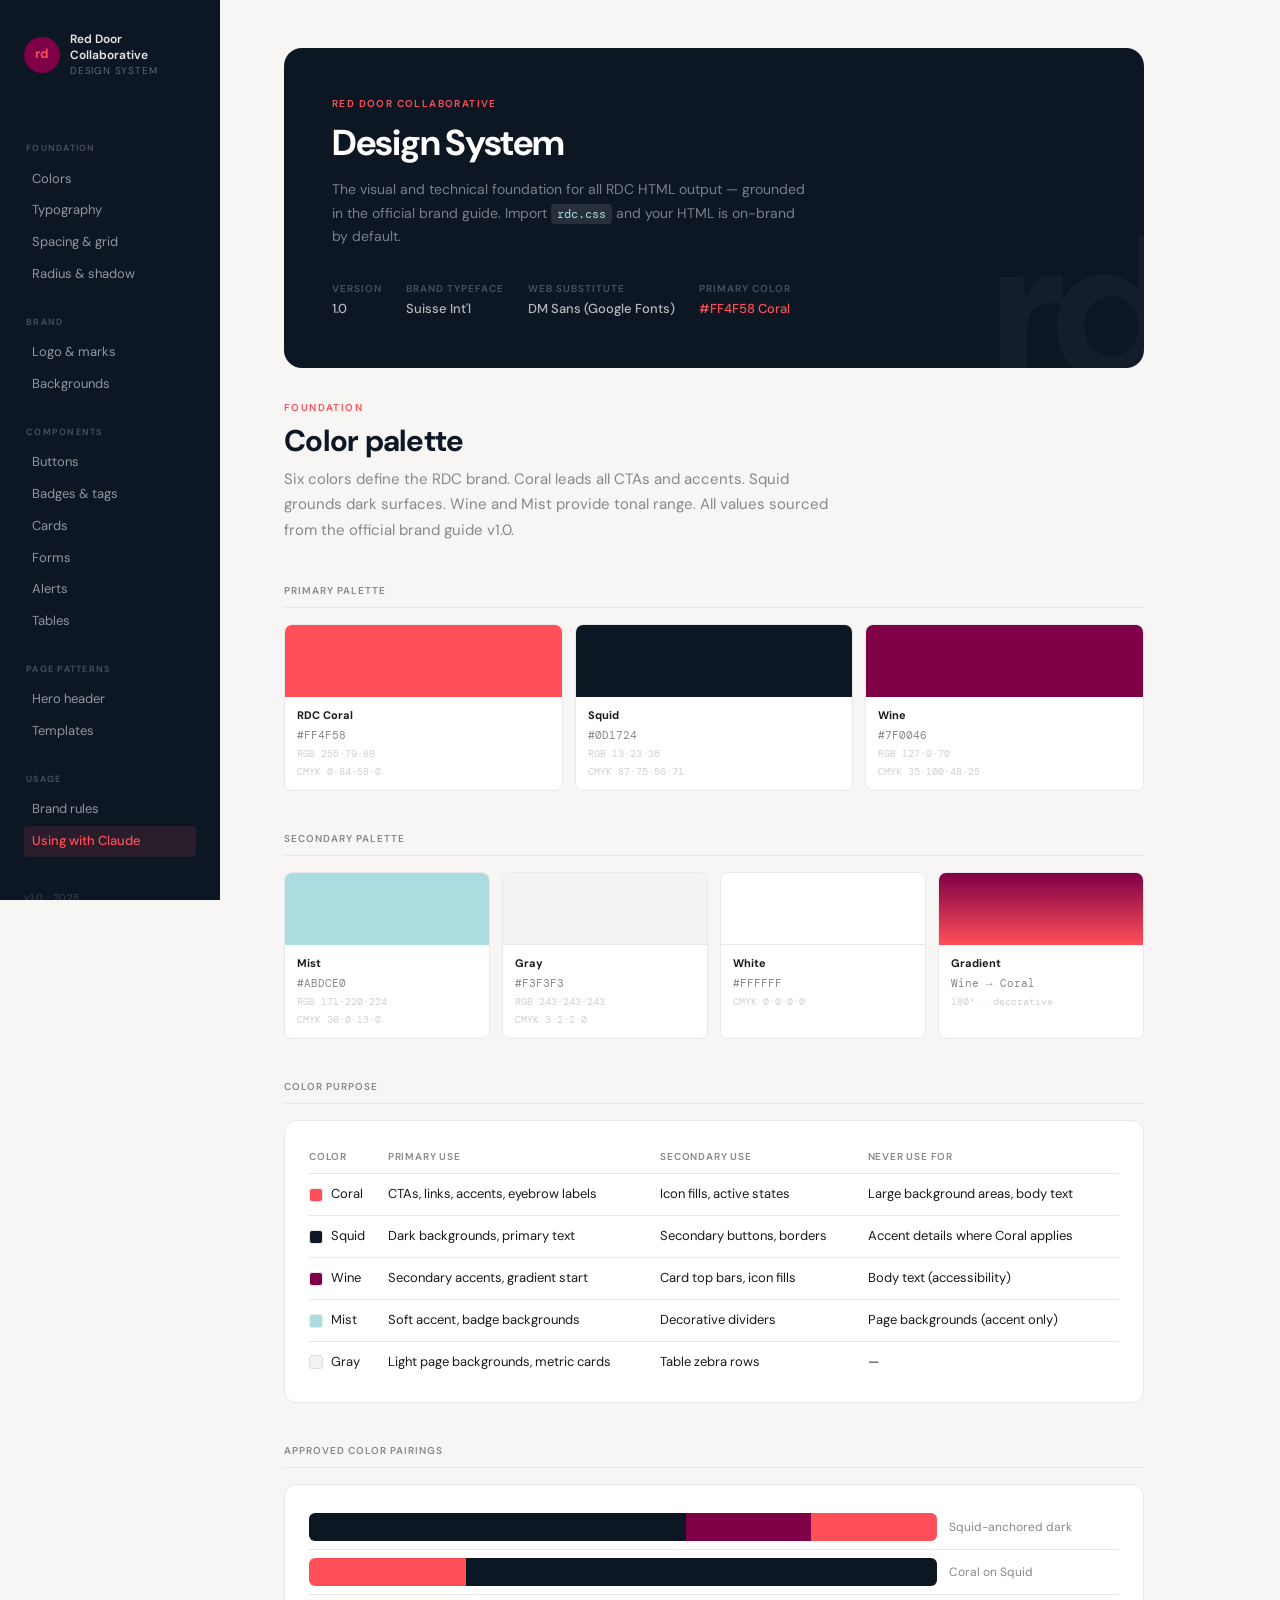
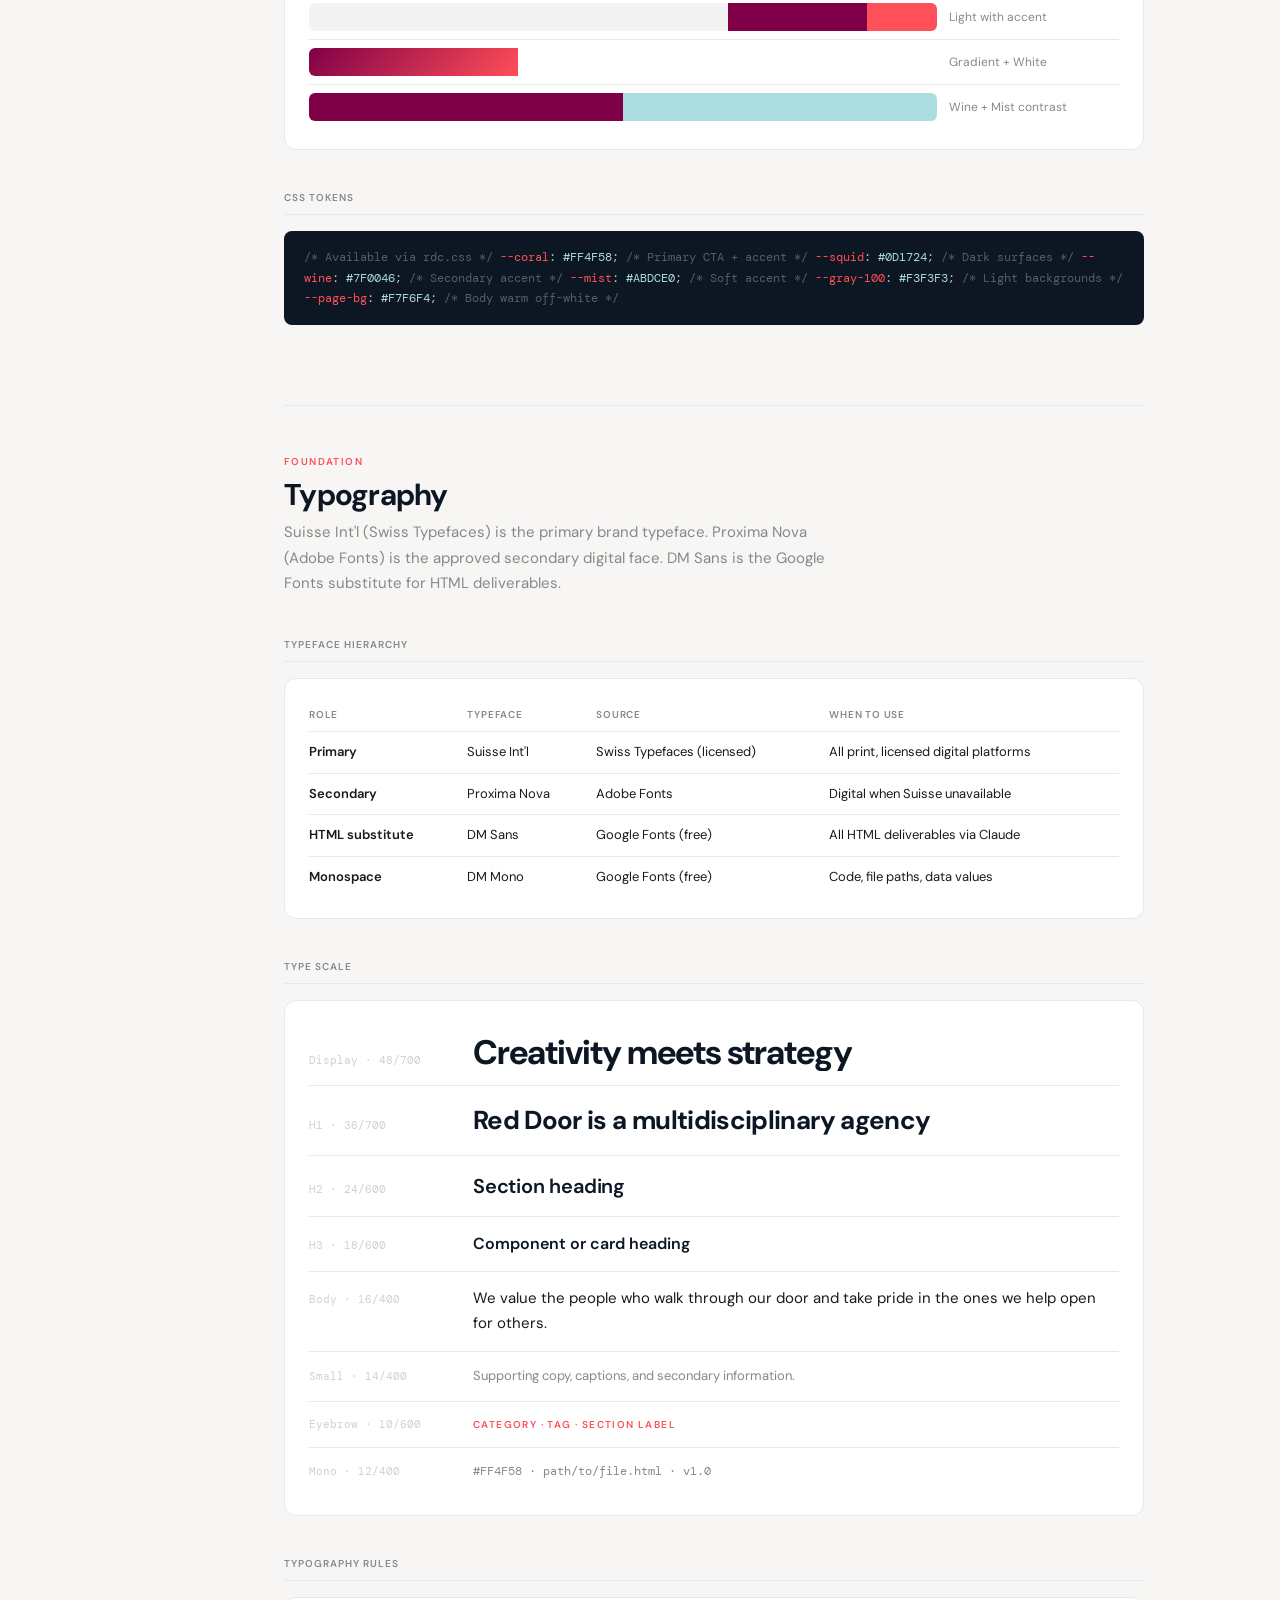
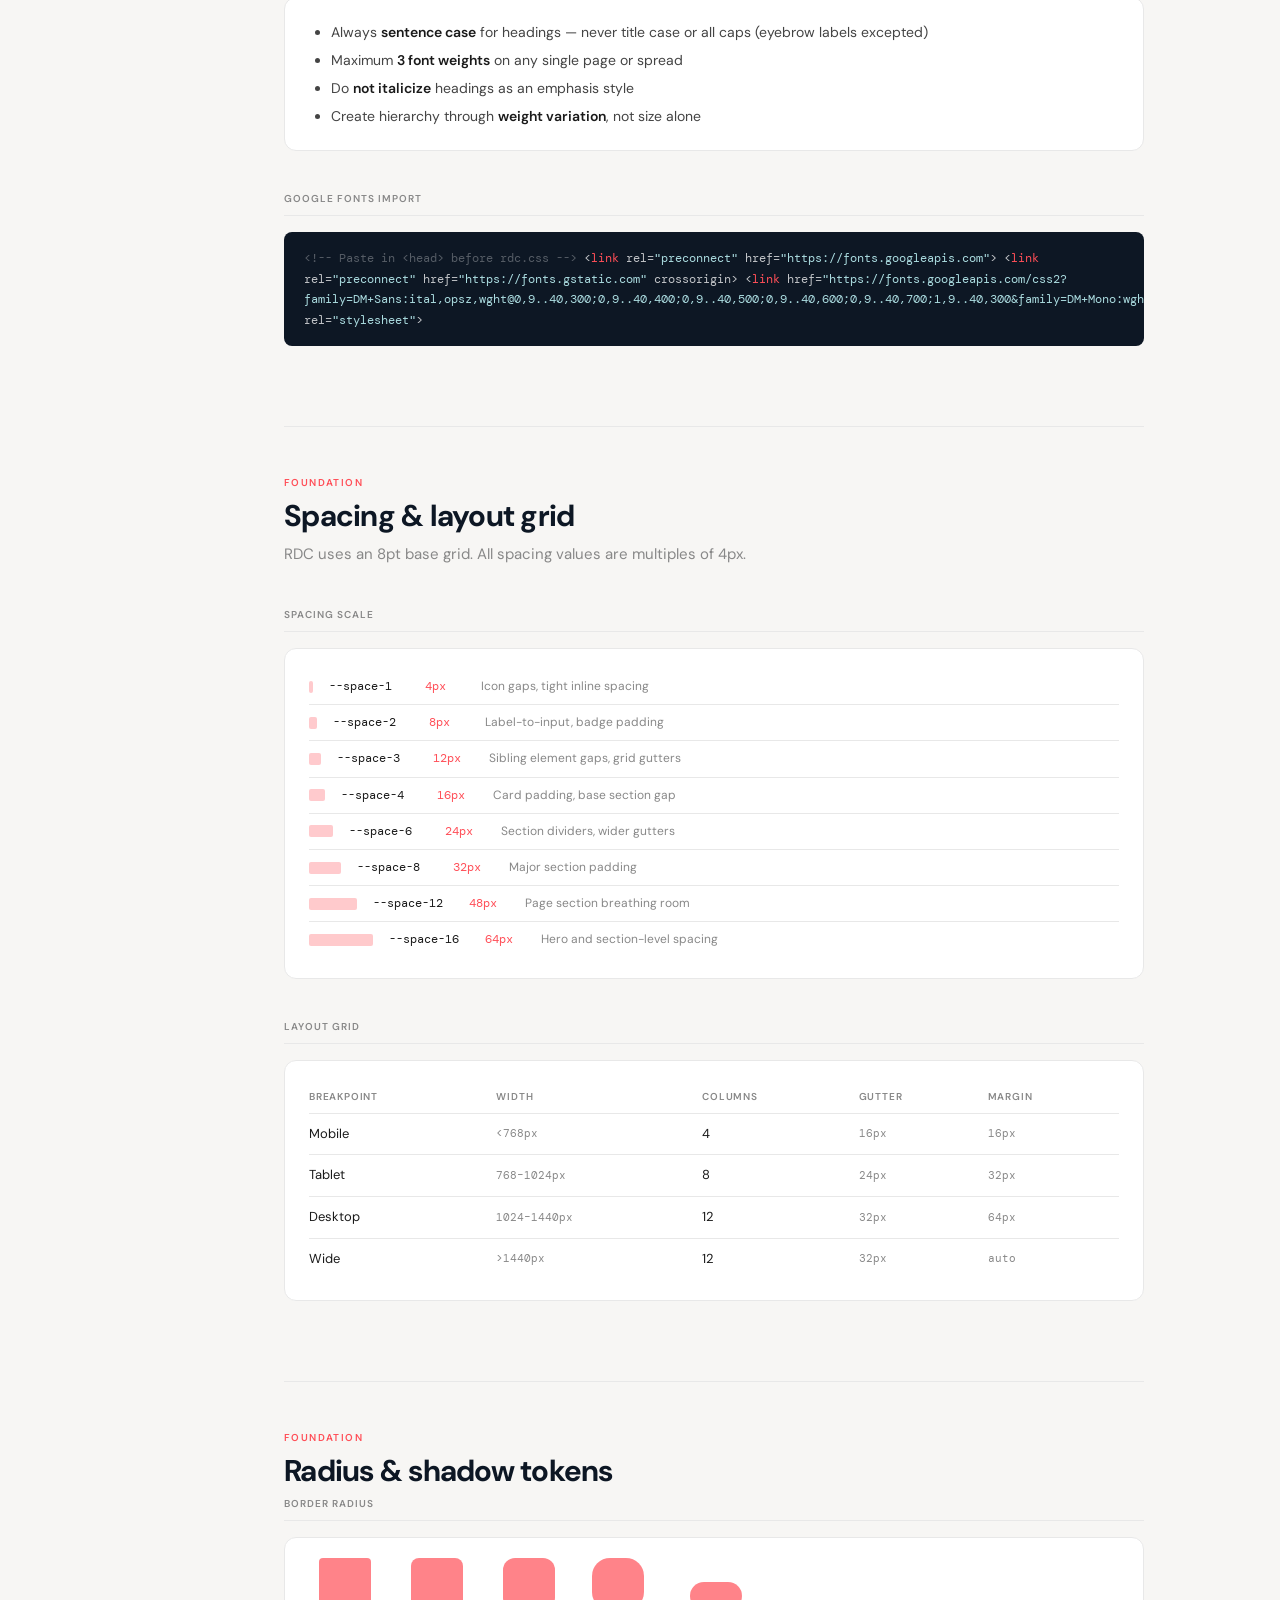
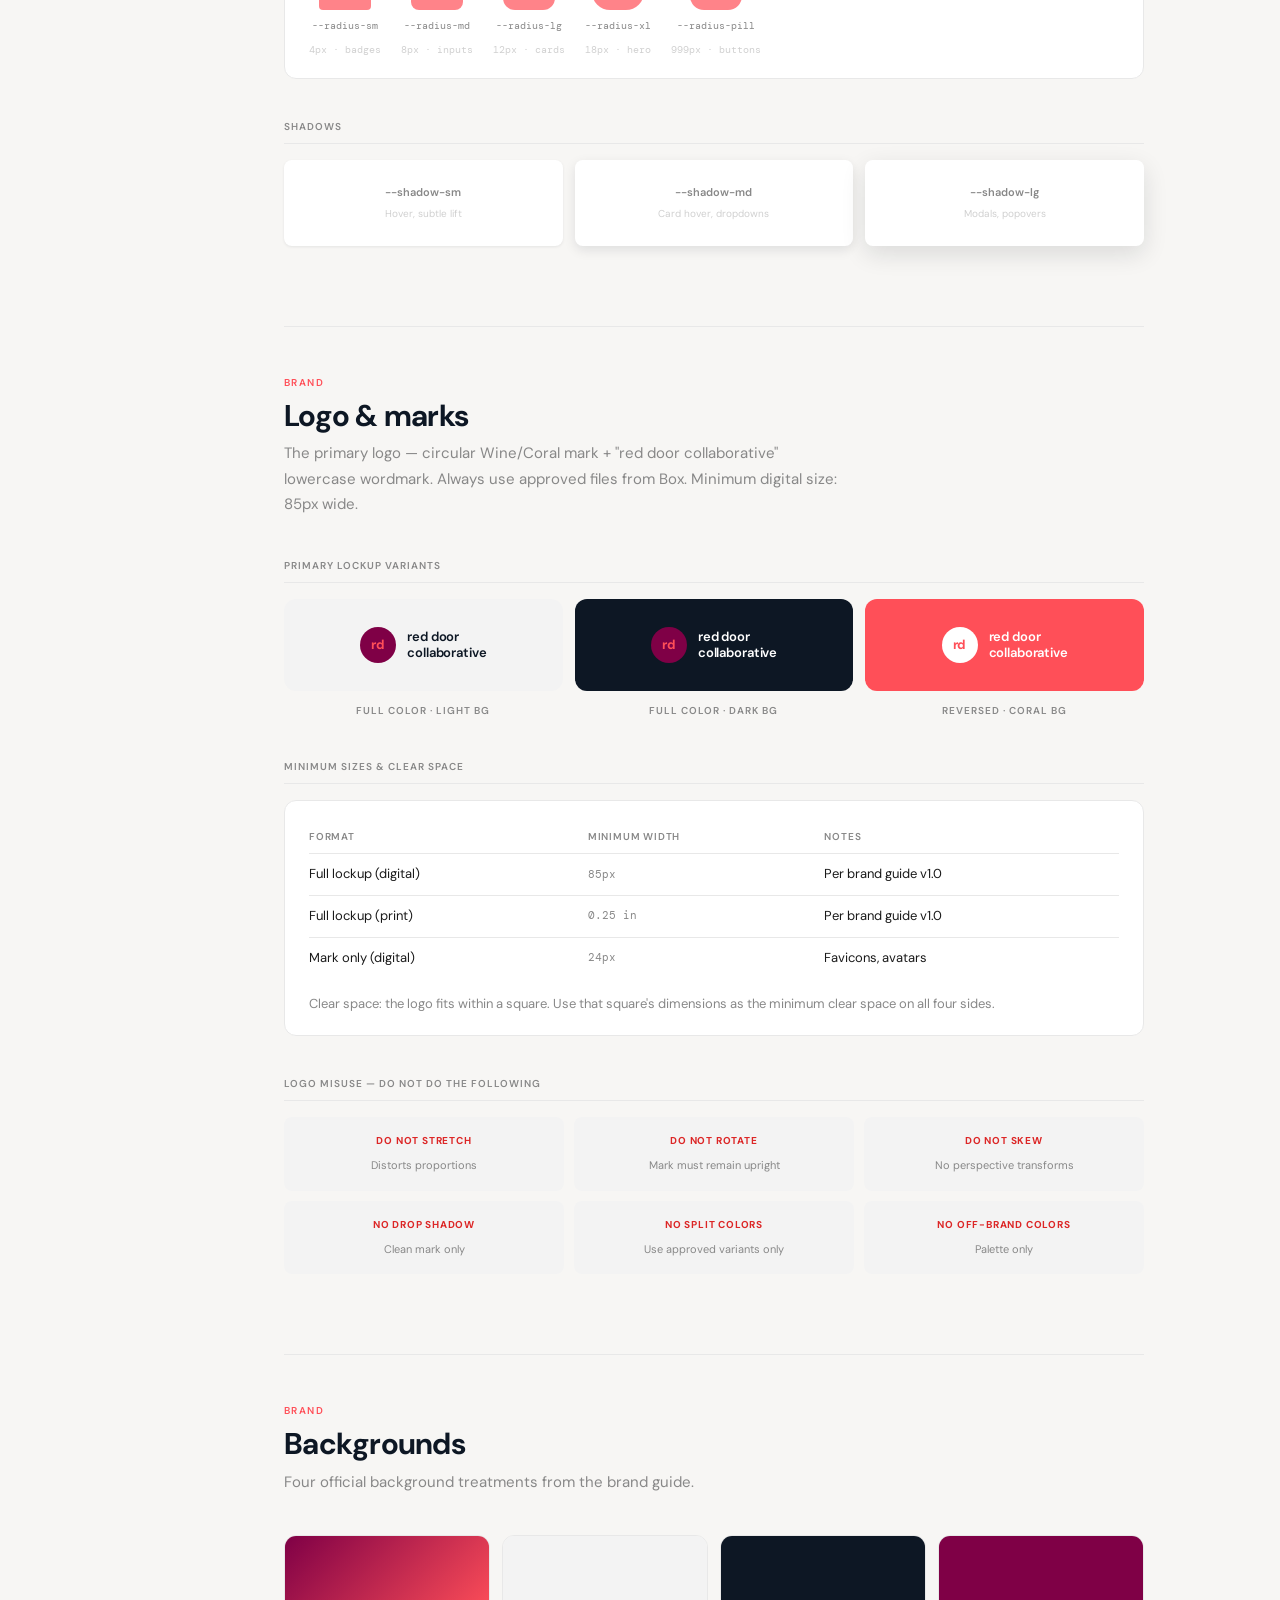
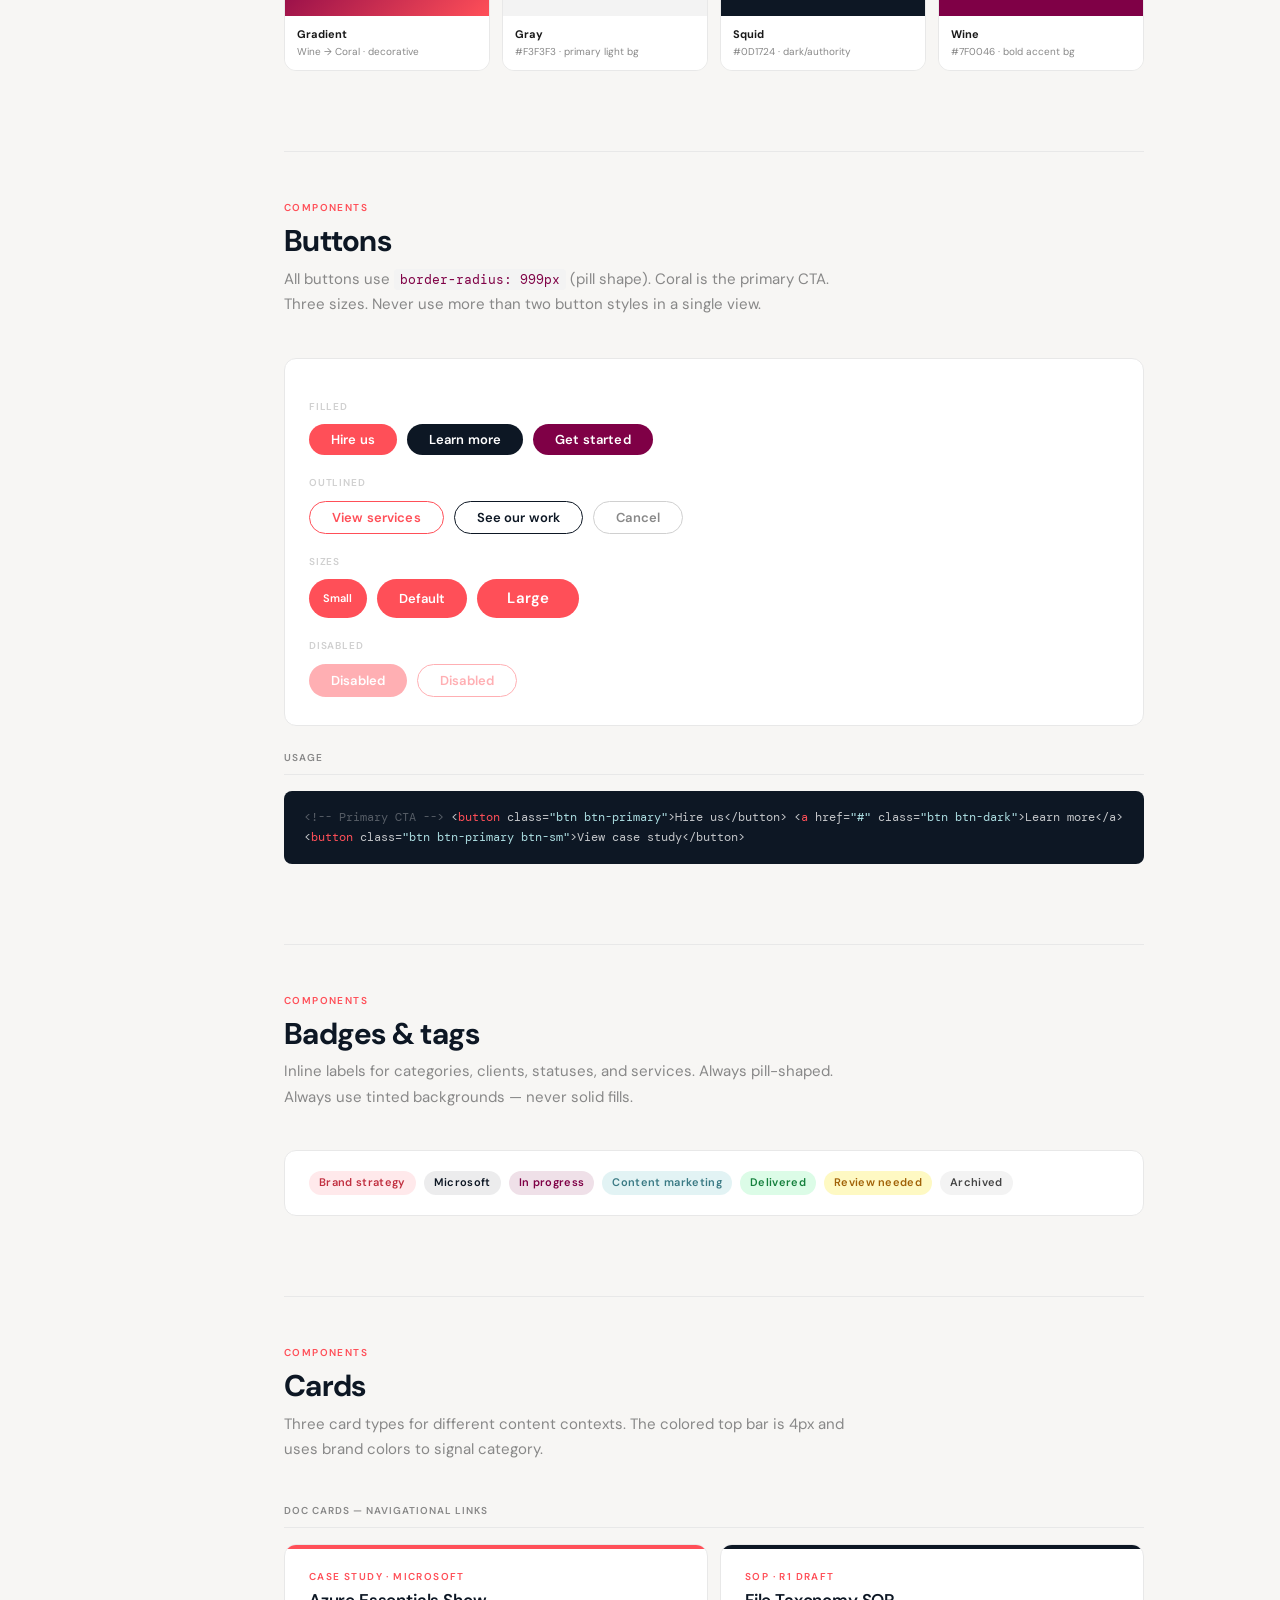
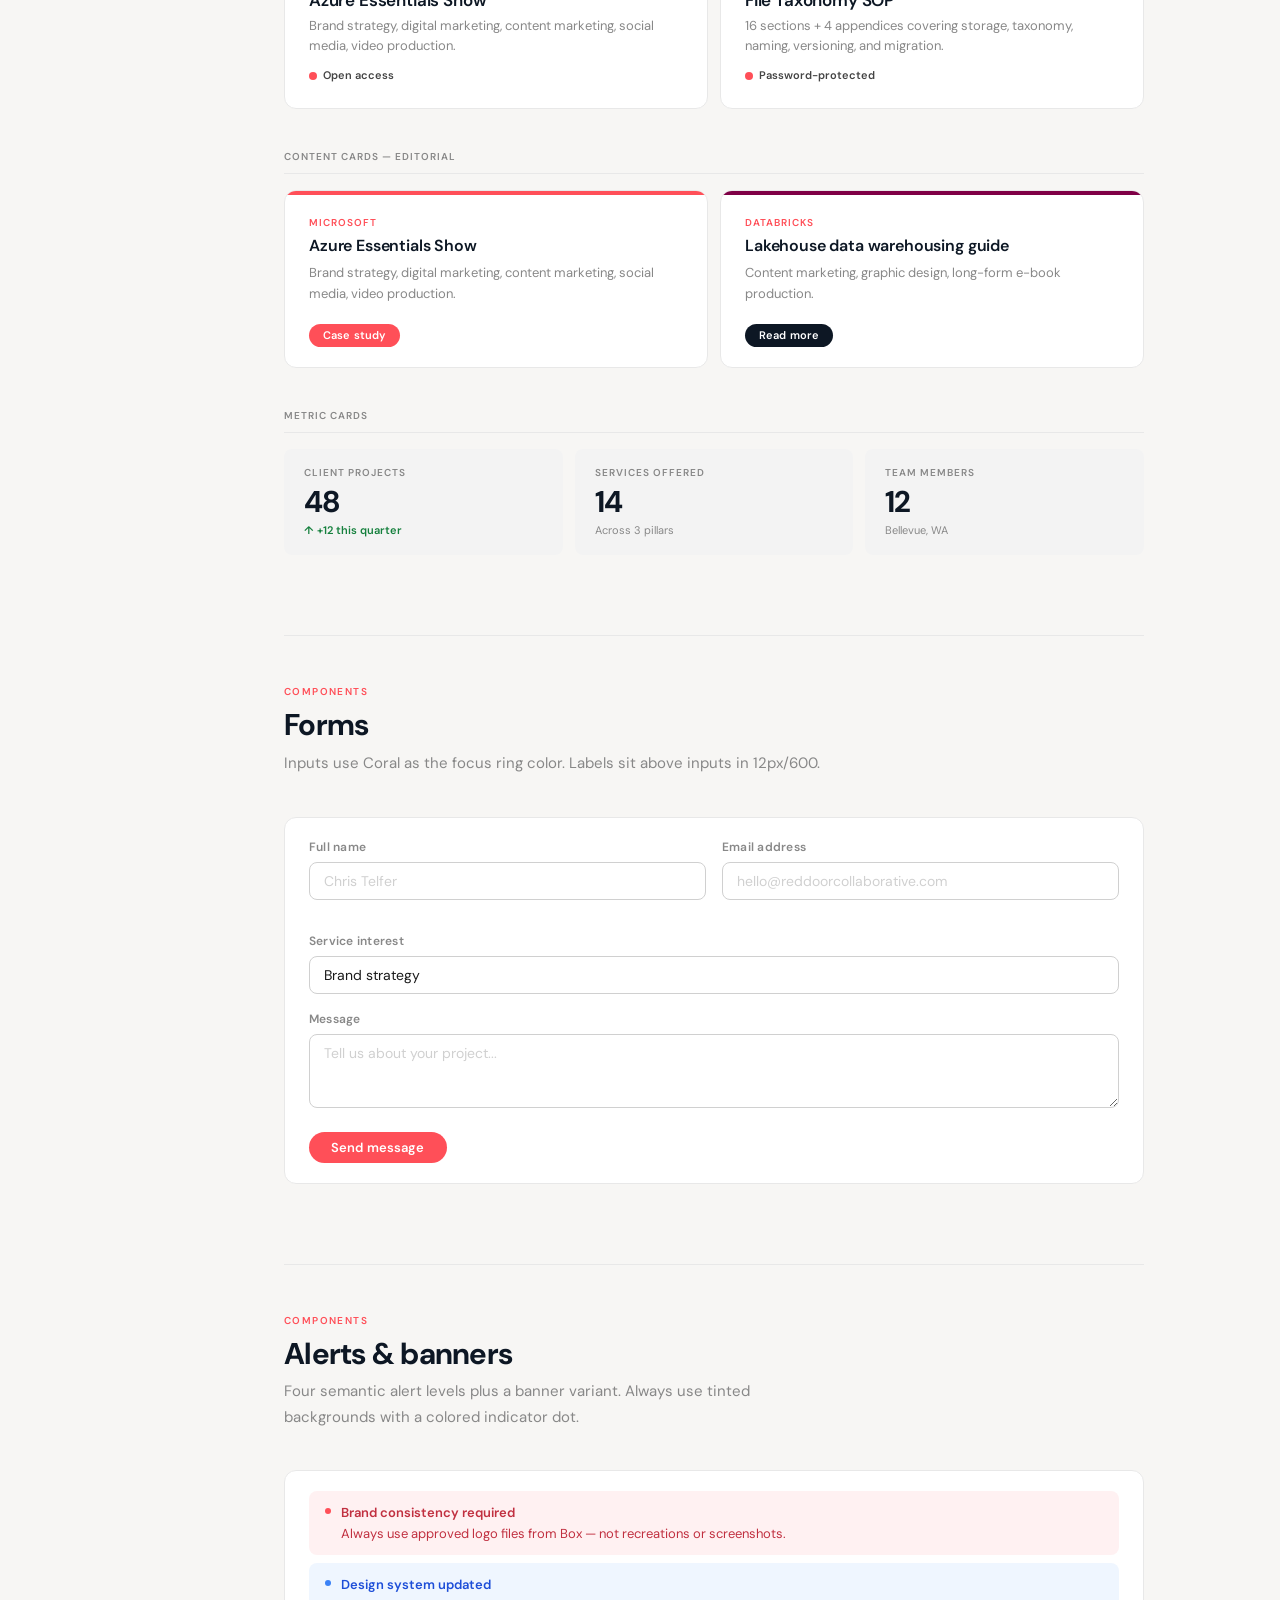
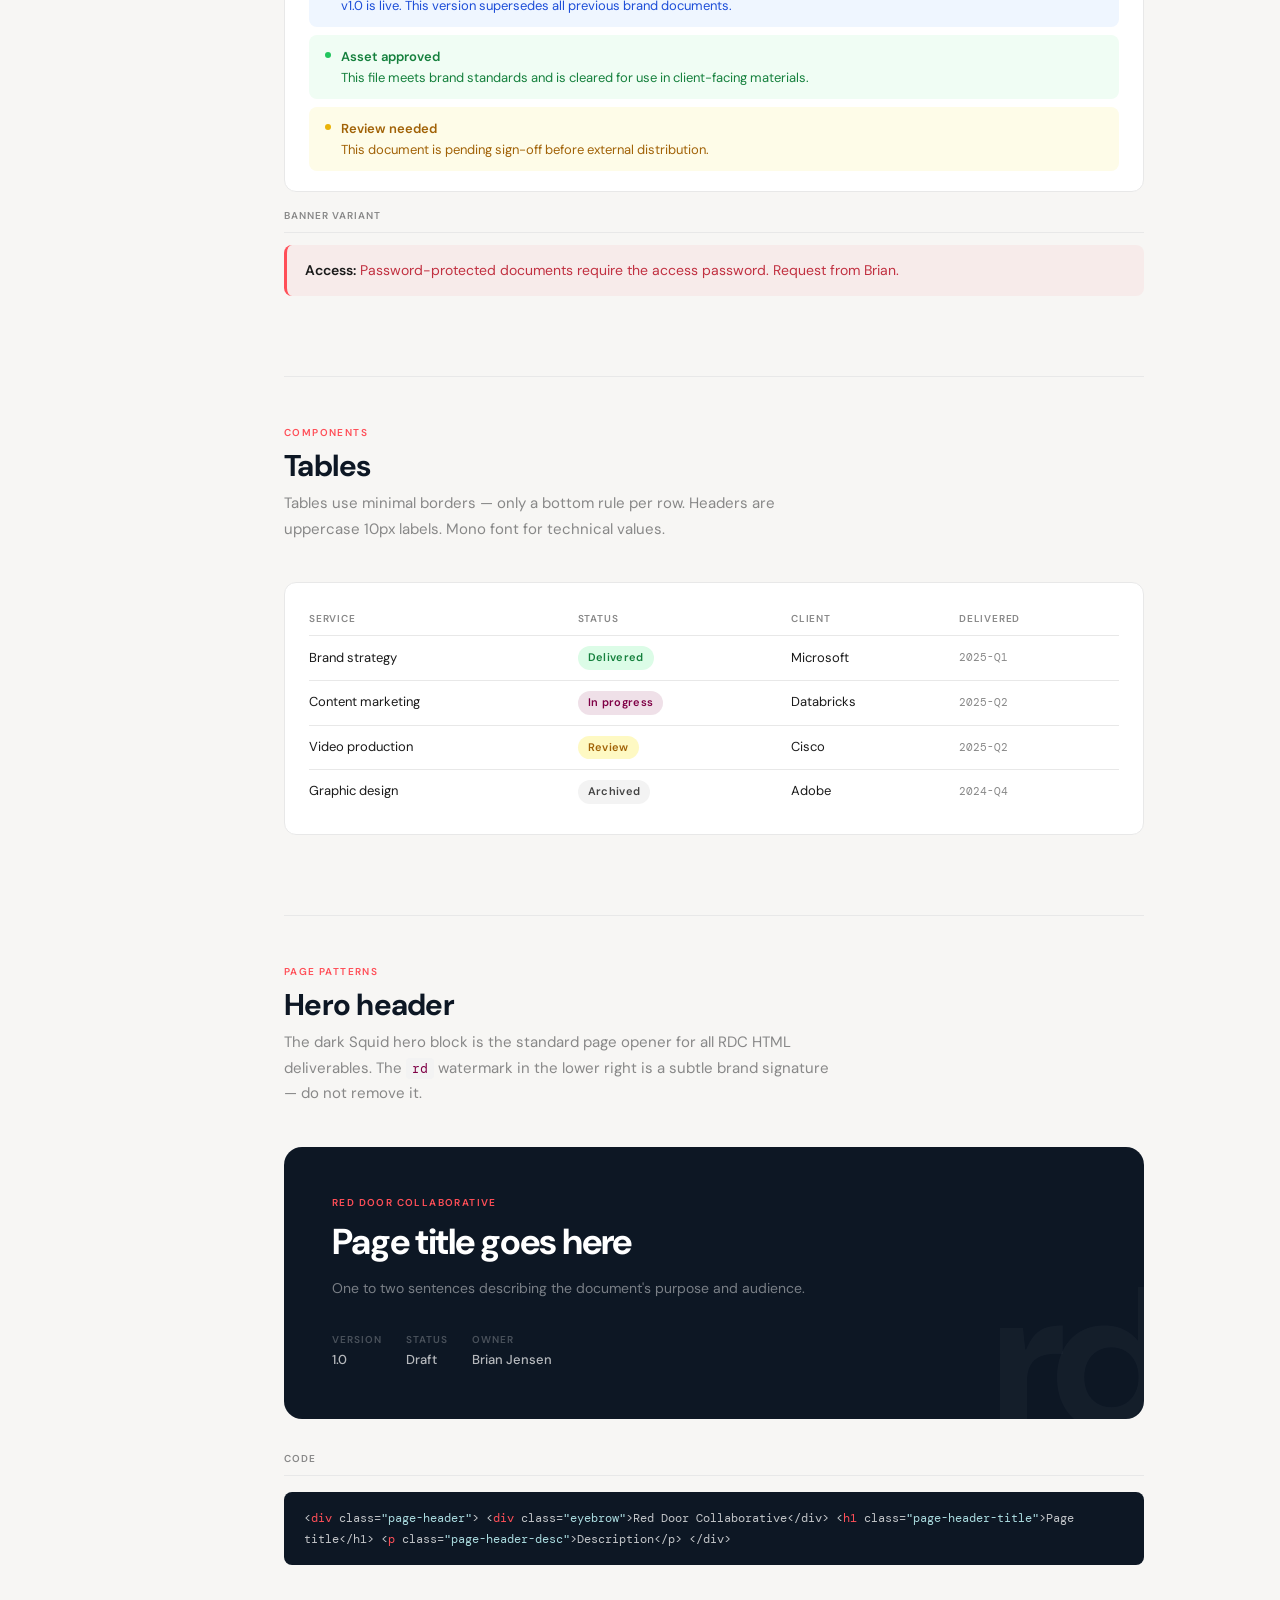
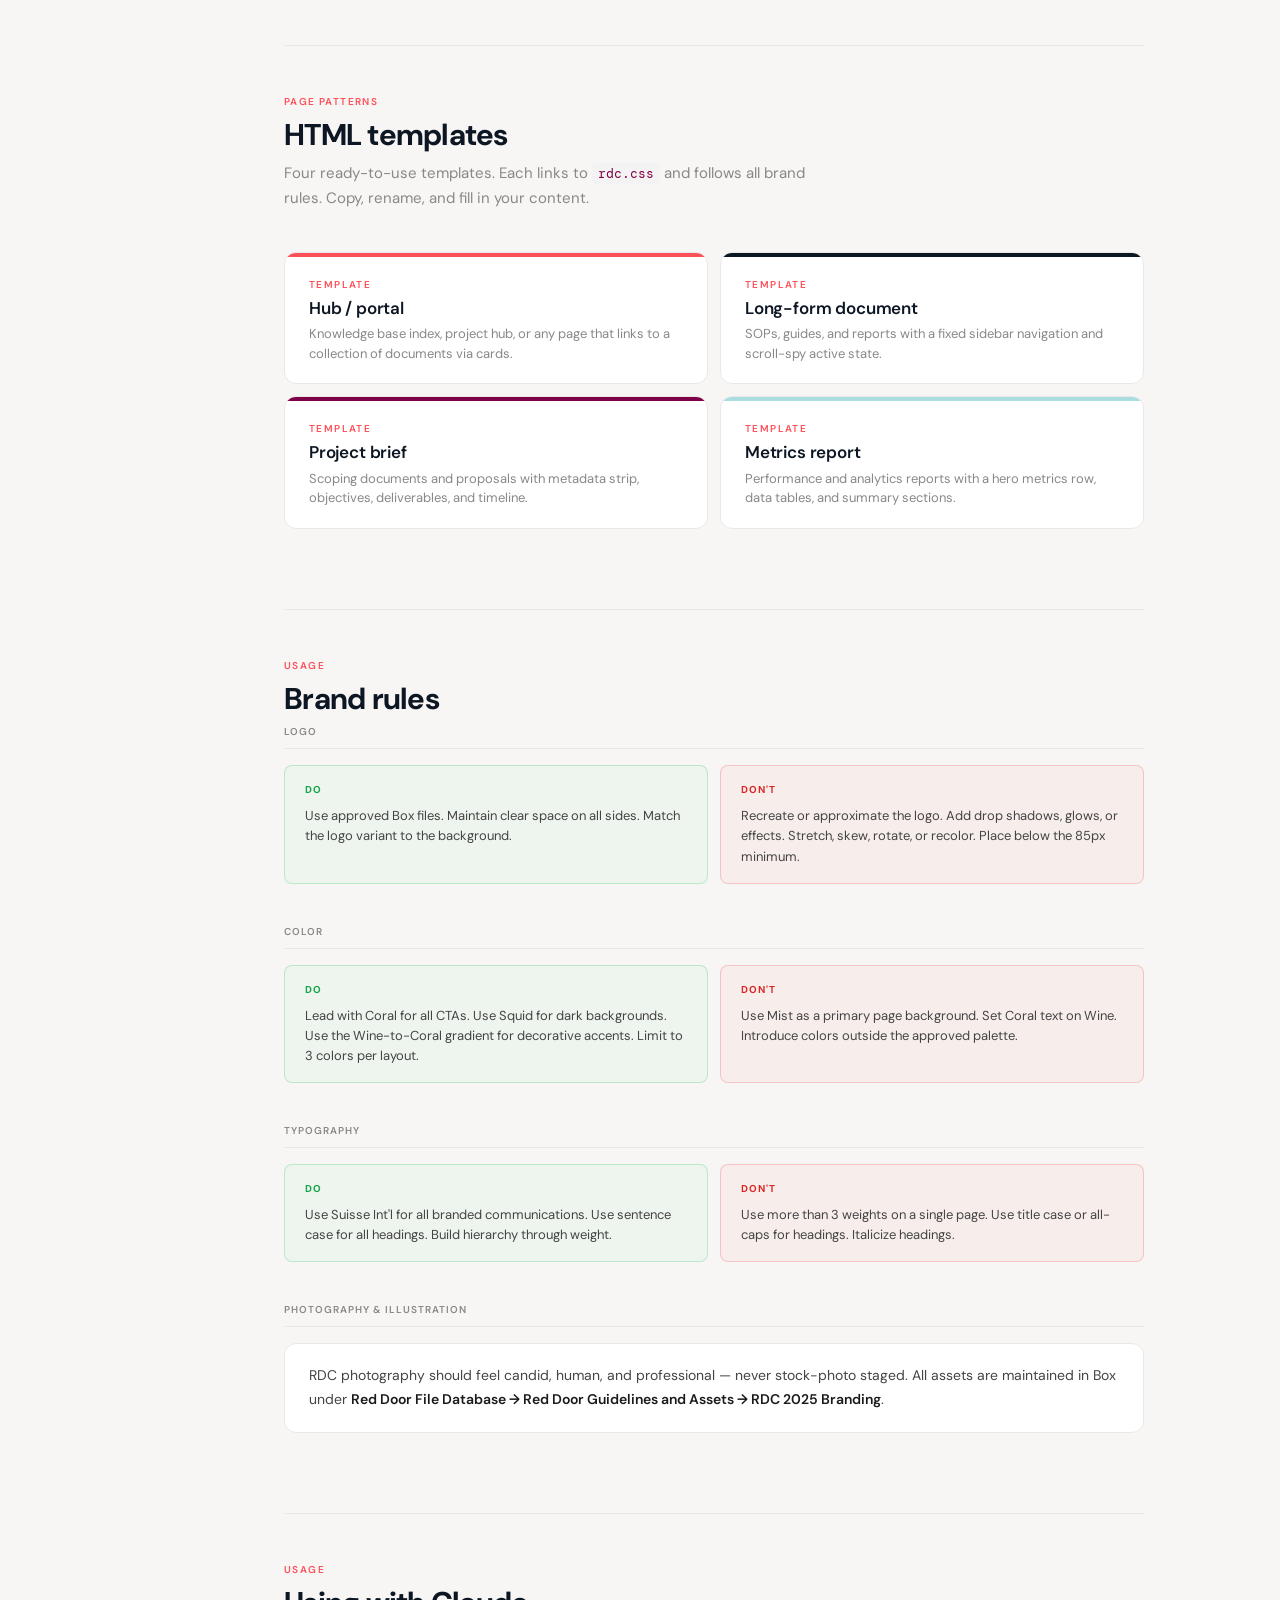
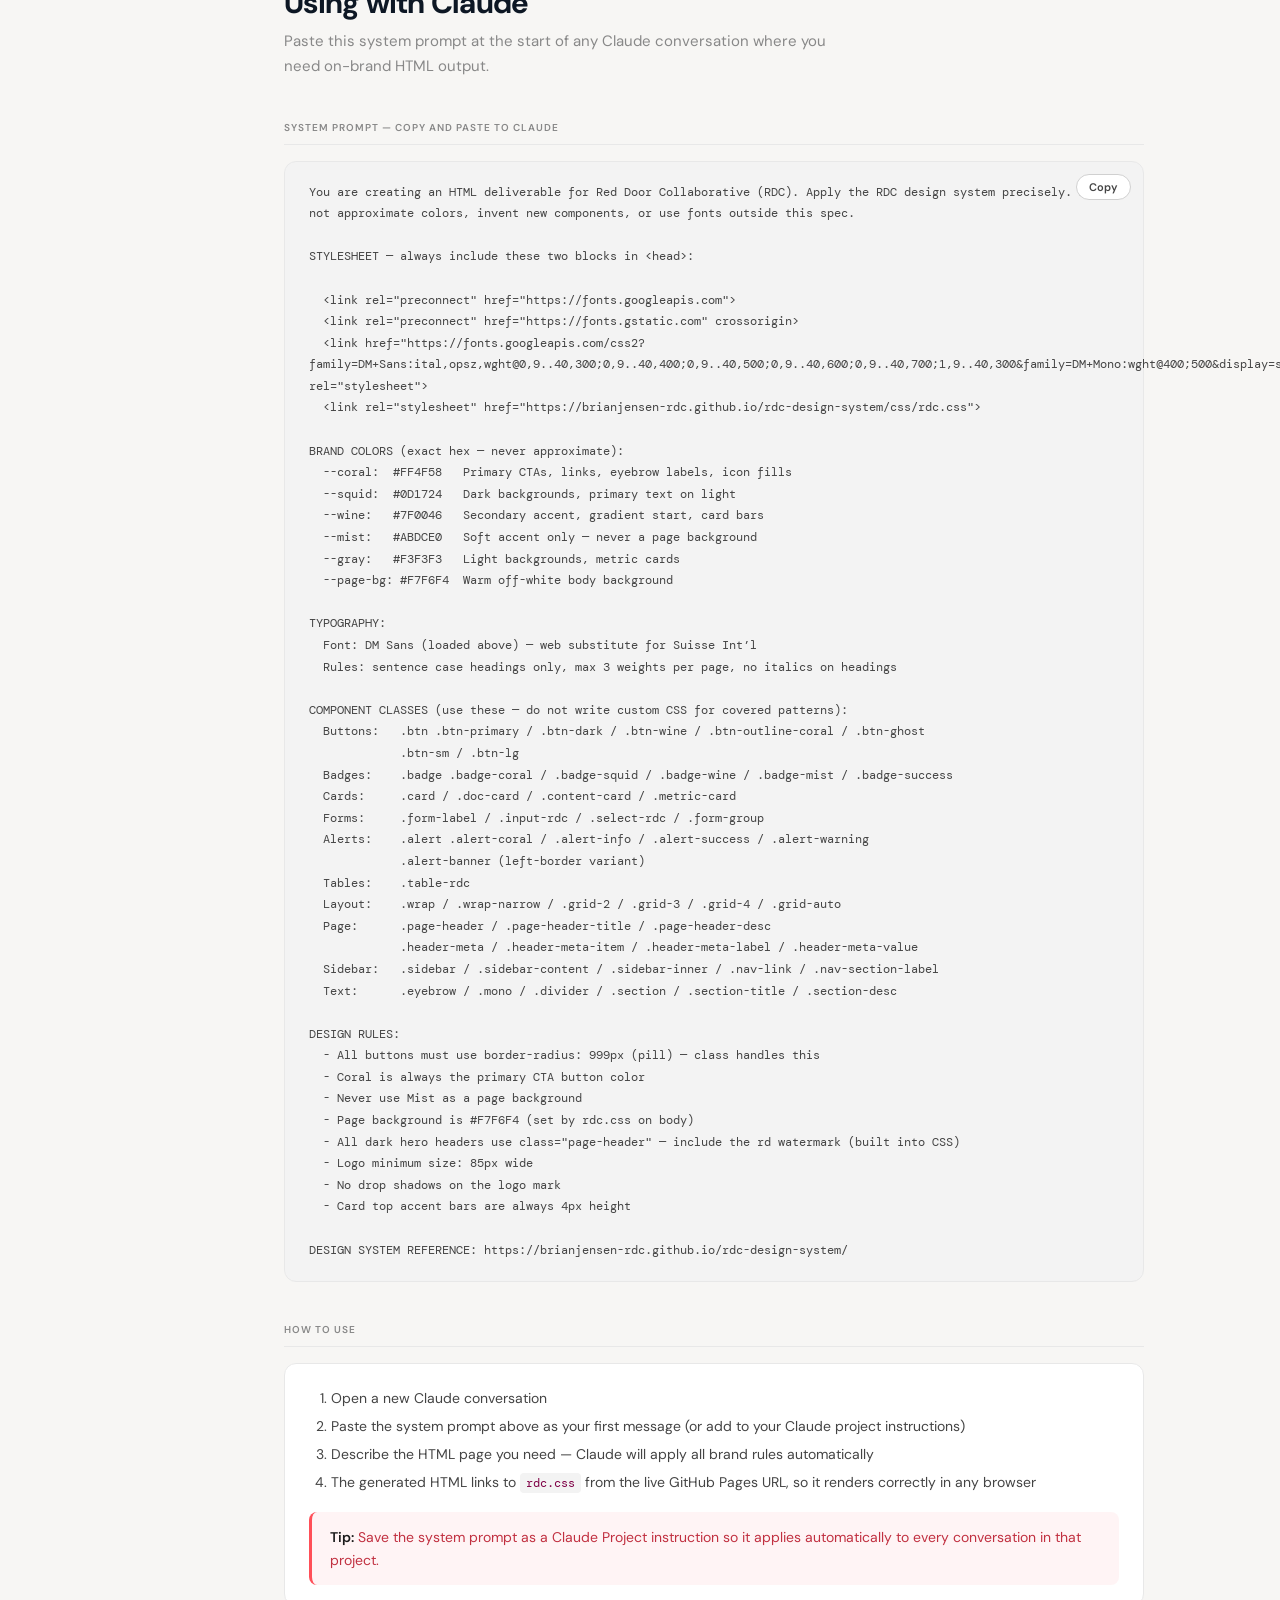
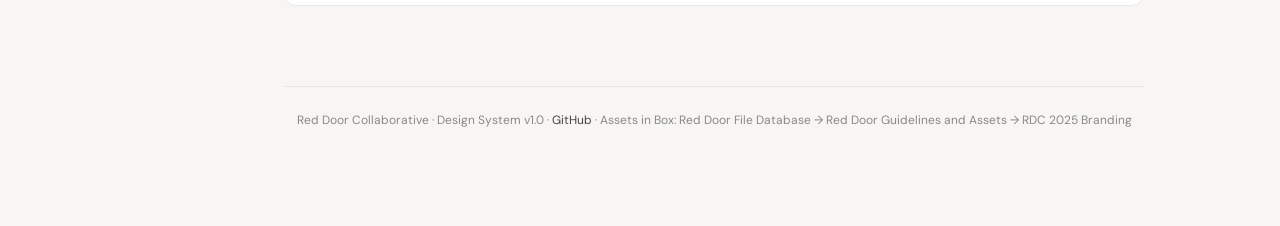
==== index.html @ 2e53ef20 "feat: add design system documentation index" ====
<!DOCTYPE html>
<html lang="en">
<head>
<meta charset="UTF-8">
<meta name="viewport" content="width=device-width, initial-scale=1.0">
<title>RDC Design System — Red Door Collaborative</title>
<link rel="preconnect" href="https://fonts.googleapis.com">
<link rel="preconnect" href="https://fonts.gstatic.com" crossorigin>
<link href="https://fonts.googleapis.com/css2?family=DM+Sans:ital,opsz,wght@0,9..40,300;0,9..40,400;0,9..40,500;0,9..40,600;0,9..40,700;1,9..40,300&family=DM+Mono:wght@400;500&display=swap" rel="stylesheet">
<link rel="stylesheet" href="css/rdc.css">
<style>
.swatch { border-radius: var(--radius-md); overflow: hidden; border: 1px solid var(--gray-200); background: var(--white); }
.swatch-block { height: 72px; width: 100%; }
.swatch-info { padding: 10px 12px; }
.swatch-name { font-size: 11px; font-weight: 700; color: var(--gray-900); margin-bottom: 2px; }
.swatch-hex  { font-family: var(--font-mono); font-size: 11px; color: var(--gray-500); }
.swatch-sub  { font-family: var(--font-mono); font-size: 10px; color: var(--gray-300); margin-top: 2px; }
.pairing-strip { display: flex; height: 28px; border-radius: 6px; overflow: hidden; flex: 1; }
.pairing-row { display: flex; align-items: center; gap: 12px; padding: 8px 0; border-bottom: 1px solid var(--gray-200); }
.pairing-row:last-child { border-bottom: none; }
.pairing-label { font-size: 12px; color: var(--gray-500); min-width: 170px; }
.type-row { display: flex; align-items: baseline; gap: 1.5rem; padding: 14px 0; border-bottom: 1px solid var(--gray-200); min-width: 0; }
.type-row:last-child { border-bottom: none; }
.type-meta { font-family: var(--font-mono); font-size: 11px; color: var(--gray-300); min-width: 140px; flex-shrink: 0; }
.type-specimen { min-width: 0; overflow: hidden; }
.space-demo { display: flex; align-items: center; gap: 16px; padding: 8px 0; border-bottom: 1px solid var(--gray-200); }
.space-demo:last-child { border-bottom: none; }
.space-bar { background: var(--coral); opacity: 0.3; height: 12px; border-radius: 2px; flex-shrink: 0; }
.space-token { font-family: var(--font-mono); font-size: 12px; color: var(--gray-900); min-width: 80px; }
.space-val { font-family: var(--font-mono); font-size: 12px; color: var(--coral); min-width: 40px; }
.space-use { font-size: 12px; color: var(--gray-500); }
.radius-row { display: flex; gap: 20px; flex-wrap: wrap; align-items: flex-end; }
.radius-item { display: flex; flex-direction: column; align-items: center; gap: 8px; }
.radius-block { width: 52px; height: 52px; background: var(--coral); opacity: 0.7; }
.radius-lbl { font-family: var(--font-mono); font-size: 10px; color: var(--gray-500); }
.logo-preview { border-radius: var(--radius-lg); padding: 1.75rem 1.5rem; display: flex; flex-direction: column; align-items: center; }
.logo-lockup { display: flex; align-items: center; gap: 11px; }
.logo-wordmark { font-size: 13px; font-weight: 600; letter-spacing: -0.01em; line-height: 1.25; }
.logo-preview-lbl { font-size: 10px; font-weight: 600; letter-spacing: 0.1em; text-transform: uppercase; color: var(--gray-500); margin-top: 0.75rem; text-align: center; }
.misuse-grid { display: grid; grid-template-columns: repeat(3, 1fr); gap: 10px; }
.misuse-item { background: var(--gray-100); border-radius: var(--radius-md); padding: 1rem; display: flex; flex-direction: column; align-items: center; gap: 8px; }
.misuse-label { font-size: 10px; font-weight: 700; color: #dc2626; text-transform: uppercase; letter-spacing: 0.08em; text-align: center; }
.btn-group-label { font-size: 10px; font-weight: 600; letter-spacing: 0.08em; text-transform: uppercase; color: var(--gray-300); margin: 1.25rem 0 0.6rem; }
.btn-row { display: flex; flex-wrap: wrap; gap: 10px; margin-bottom: 0.5rem; }
.code-block { background: var(--squid); border-radius: var(--radius-md); padding: 1rem 1.25rem; font-family: var(--font-mono); font-size: 12px; color: rgba(255,255,255,0.75); line-height: 1.7; overflow-x: auto; }
.code-block .kw { color: var(--coral); }
.code-block .str { color: var(--mist); }
.code-block .cmt { color: rgba(255,255,255,0.3); }
.prompt-box { background: var(--gray-100); border: 1px solid var(--gray-200); border-radius: var(--radius-lg); padding: 1.25rem 1.5rem; position: relative; }
.prompt-text { font-family: var(--font-mono); font-size: 12px; color: var(--gray-700); line-height: 1.8; white-space: pre-wrap; }
.copy-btn { position: absolute; top: 12px; right: 12px; font-size: 11px; font-weight: 600; padding: 5px 12px; background: var(--white); border: 1px solid var(--gray-300); border-radius: var(--radius-pill); cursor: pointer; color: var(--gray-700); transition: all 0.15s; font-family: var(--font-sans); }
.copy-btn:hover { border-color: var(--coral); color: var(--coral); }
</style>
</head>
<body>

<aside class="sidebar">
  <a class="sidebar-logo" href="#">
    <div class="logo-mark">rd</div>
    <div class="logo-text">Red Door<br>Collaborative<span>Design System</span></div>
  </a>

  <div class="nav-section-label">Foundation</div>
  <a class="nav-link active" href="#colors">Colors</a>
  <a class="nav-link" href="#typography">Typography</a>
  <a class="nav-link" href="#spacing">Spacing &amp; grid</a>
  <a class="nav-link" href="#tokens">Radius &amp; shadow</a>

  <div class="nav-section-label">Brand</div>
  <a class="nav-link" href="#logos">Logo &amp; marks</a>
  <a class="nav-link" href="#backgrounds">Backgrounds</a>

  <div class="nav-section-label">Components</div>
  <a class="nav-link" href="#buttons">Buttons</a>
  <a class="nav-link" href="#badges">Badges &amp; tags</a>
  <a class="nav-link" href="#cards">Cards</a>
  <a class="nav-link" href="#forms">Forms</a>
  <a class="nav-link" href="#alerts">Alerts</a>
  <a class="nav-link" href="#tables">Tables</a>

  <div class="nav-section-label">Page patterns</div>
  <a class="nav-link" href="#patterns">Hero header</a>
  <a class="nav-link" href="#templates">Templates</a>

  <div class="nav-section-label">Usage</div>
  <a class="nav-link" href="#guidelines">Brand rules</a>
  <a class="nav-link" href="#for-claude">Using with Claude</a>

  <div class="sidebar-version">v1.0 &middot; 2025</div>
</aside>

<main class="sidebar-content">
<div class="sidebar-inner">

  <div class="page-header">
    <div class="eyebrow">Red Door Collaborative</div>
    <h1 class="page-header-title">Design System</h1>
    <p class="page-header-desc">The visual and technical foundation for all RDC HTML output — grounded in the official brand guide. Import <code style="background:rgba(255,255,255,0.1);color:var(--mist);padding:2px 6px;border-radius:4px;font-size:12px;">rdc.css</code> and your HTML is on-brand by default.</p>
    <div class="header-meta">
      <div class="header-meta-item"><span class="header-meta-label">Version</span><span class="header-meta-value">1.0</span></div>
      <div class="header-meta-item"><span class="header-meta-label">Brand typeface</span><span class="header-meta-value">Suisse Int'l</span></div>
      <div class="header-meta-item"><span class="header-meta-label">Web substitute</span><span class="header-meta-value">DM Sans (Google Fonts)</span></div>
      <div class="header-meta-item"><span class="header-meta-label">Primary color</span><span class="header-meta-value" style="color:var(--coral);">#FF4F58 Coral</span></div>
    </div>
  </div>

  <section class="section" id="colors">
    <div class="section-eyebrow">Foundation</div>
    <h2 class="section-title">Color palette</h2>
    <p class="section-desc">Six colors define the RDC brand. Coral leads all CTAs and accents. Squid grounds dark surfaces. Wine and Mist provide tonal range. All values sourced from the official brand guide v1.0.</p>

    <div class="subsection">
      <div class="subsection-label">Primary palette</div>
      <div class="grid-3">
        <div class="swatch"><div class="swatch-block" style="background:#FF4F58;"></div><div class="swatch-info"><div class="swatch-name">RDC Coral</div><div class="swatch-hex">#FF4F58</div><div class="swatch-sub">RGB 255·79·88</div><div class="swatch-sub">CMYK 0·84·58·0</div></div></div>
        <div class="swatch"><div class="swatch-block" style="background:#0D1724;"></div><div class="swatch-info"><div class="swatch-name">Squid</div><div class="swatch-hex">#0D1724</div><div class="swatch-sub">RGB 13·23·36</div><div class="swatch-sub">CMYK 87·75·56·71</div></div></div>
        <div class="swatch"><div class="swatch-block" style="background:#7F0046;"></div><div class="swatch-info"><div class="swatch-name">Wine</div><div class="swatch-hex">#7F0046</div><div class="swatch-sub">RGB 127·0·70</div><div class="swatch-sub">CMYK 35·100·48·25</div></div></div>
      </div>
    </div>

    <div class="subsection">
      <div class="subsection-label">Secondary palette</div>
      <div class="grid-4">
        <div class="swatch"><div class="swatch-block" style="background:#ABDCE0;"></div><div class="swatch-info"><div class="swatch-name">Mist</div><div class="swatch-hex">#ABDCE0</div><div class="swatch-sub">RGB 171·220·224</div><div class="swatch-sub">CMYK 36·0·13·0</div></div></div>
        <div class="swatch"><div class="swatch-block" style="background:#F3F3F3;border-bottom:1px solid var(--gray-200);"></div><div class="swatch-info"><div class="swatch-name">Gray</div><div class="swatch-hex">#F3F3F3</div><div class="swatch-sub">RGB 243·243·243</div><div class="swatch-sub">CMYK 3·2·2·0</div></div></div>
        <div class="swatch"><div class="swatch-block" style="background:#FFFFFF;border-bottom:1px solid var(--gray-200);"></div><div class="swatch-info"><div class="swatch-name">White</div><div class="swatch-hex">#FFFFFF</div><div class="swatch-sub">CMYK 0·0·0·0</div></div></div>
        <div class="swatch"><div class="swatch-block" style="background:linear-gradient(180deg,#7F0046 0%,#FF4F58 100%);"></div><div class="swatch-info"><div class="swatch-name">Gradient</div><div class="swatch-hex">Wine → Coral</div><div class="swatch-sub">180° · decorative</div></div></div>
      </div>
    </div>

    <div class="subsection">
      <div class="subsection-label">Color purpose</div>
      <div class="card">
        <table class="table-rdc">
          <thead><tr><th>Color</th><th>Primary use</th><th>Secondary use</th><th>Never use for</th></tr></thead>
          <tbody>
            <tr><td><span class="color-dot" style="background:#FF4F58;"></span>Coral</td><td>CTAs, links, accents, eyebrow labels</td><td>Icon fills, active states</td><td>Large background areas, body text</td></tr>
            <tr><td><span class="color-dot" style="background:#0D1724;"></span>Squid</td><td>Dark backgrounds, primary text</td><td>Secondary buttons, borders</td><td>Accent details where Coral applies</td></tr>
            <tr><td><span class="color-dot" style="background:#7F0046;"></span>Wine</td><td>Secondary accents, gradient start</td><td>Card top bars, icon fills</td><td>Body text (accessibility)</td></tr>
            <tr><td><span class="color-dot" style="background:#ABDCE0;"></span>Mist</td><td>Soft accent, badge backgrounds</td><td>Decorative dividers</td><td>Page backgrounds (accent only)</td></tr>
            <tr><td><span class="color-dot" style="background:#F3F3F3;border:1px solid #ddd;"></span>Gray</td><td>Light page backgrounds, metric cards</td><td>Table zebra rows</td><td>—</td></tr>
          </tbody>
        </table>
      </div>
    </div>

    <div class="subsection">
      <div class="subsection-label">Approved color pairings</div>
      <div class="card">
        <div class="pairing-row"><div class="pairing-strip"><div style="flex:3;background:#0D1724;"></div><div style="flex:1;background:#7F0046;"></div><div style="flex:1;background:#FF4F58;"></div></div><div class="pairing-label">Squid-anchored dark</div></div>
        <div class="pairing-row"><div class="pairing-strip"><div style="flex:1;background:#FF4F58;"></div><div style="flex:3;background:#0D1724;"></div></div><div class="pairing-label">Coral on Squid</div></div>
        <div class="pairing-row"><div class="pairing-strip"><div style="flex:3;background:#F3F3F3;"></div><div style="flex:1;background:#7F0046;"></div><div style="flex:0.5;background:#FF4F58;"></div></div><div class="pairing-label">Light with accent</div></div>
        <div class="pairing-row"><div class="pairing-strip"><div style="flex:1;background:linear-gradient(135deg,#7F0046,#FF4F58);"></div><div style="flex:2;background:#FFFFFF;"></div></div><div class="pairing-label">Gradient + White</div></div>
        <div class="pairing-row"><div class="pairing-strip"><div style="flex:1;background:#7F0046;"></div><div style="flex:1;background:#ABDCE0;"></div></div><div class="pairing-label">Wine + Mist contrast</div></div>
      </div>
    </div>

    <div class="subsection">
      <div class="subsection-label">CSS tokens</div>
      <div class="code-block"><span class="cmt">/* Available via rdc.css */</span>
<span class="kw">--coral</span>:  <span class="str">#FF4F58</span>;  <span class="cmt">/* Primary CTA + accent */</span>
<span class="kw">--squid</span>:  <span class="str">#0D1724</span>;  <span class="cmt">/* Dark surfaces */</span>
<span class="kw">--wine</span>:   <span class="str">#7F0046</span>;  <span class="cmt">/* Secondary accent */</span>
<span class="kw">--mist</span>:   <span class="str">#ABDCE0</span>;  <span class="cmt">/* Soft accent */</span>
<span class="kw">--gray-100</span>: <span class="str">#F3F3F3</span>; <span class="cmt">/* Light backgrounds */</span>
<span class="kw">--page-bg</span>:  <span class="str">#F7F6F4</span>; <span class="cmt">/* Body warm off-white */</span></div>
    </div>
  </section>
  <hr class="divider">

  <section class="section" id="typography">
    <div class="section-eyebrow">Foundation</div>
    <h2 class="section-title">Typography</h2>
    <p class="section-desc">Suisse Int'l (Swiss Typefaces) is the primary brand typeface. Proxima Nova (Adobe Fonts) is the approved secondary digital face. DM Sans is the Google Fonts substitute for HTML deliverables.</p>

    <div class="subsection">
      <div class="subsection-label">Typeface hierarchy</div>
      <div class="card">
        <table class="table-rdc">
          <thead><tr><th>Role</th><th>Typeface</th><th>Source</th><th>When to use</th></tr></thead>
          <tbody>
            <tr><td><strong>Primary</strong></td><td>Suisse Int'l</td><td>Swiss Typefaces (licensed)</td><td>All print, licensed digital platforms</td></tr>
            <tr><td><strong>Secondary</strong></td><td>Proxima Nova</td><td>Adobe Fonts</td><td>Digital when Suisse unavailable</td></tr>
            <tr><td><strong>HTML substitute</strong></td><td>DM Sans</td><td>Google Fonts (free)</td><td>All HTML deliverables via Claude</td></tr>
            <tr><td><strong>Monospace</strong></td><td>DM Mono</td><td>Google Fonts (free)</td><td>Code, file paths, data values</td></tr>
          </tbody>
        </table>
      </div>
    </div>

    <div class="subsection">
      <div class="subsection-label">Type scale</div>
      <div class="card">
        <div class="type-row"><div class="type-meta">Display · 48/700</div><div class="type-specimen" style="font-size:34px;font-weight:700;letter-spacing:-0.03em;line-height:1.05;color:var(--squid);">Creativity meets strategy</div></div>
        <div class="type-row"><div class="type-meta">H1 · 36/700</div><div class="type-specimen" style="font-size:26px;font-weight:700;letter-spacing:-0.025em;color:var(--squid);">Red Door is a multidisciplinary agency</div></div>
        <div class="type-row"><div class="type-meta">H2 · 24/600</div><div class="type-specimen" style="font-size:20px;font-weight:600;letter-spacing:-0.01em;color:var(--squid);">Section heading</div></div>
        <div class="type-row"><div class="type-meta">H3 · 18/600</div><div class="type-specimen" style="font-size:16px;font-weight:600;color:var(--squid);">Component or card heading</div></div>
        <div class="type-row"><div class="type-meta">Body · 16/400</div><div class="type-specimen" style="font-size:15px;font-weight:400;line-height:1.7;color:#1A1A1A;">We value the people who walk through our door and take pride in the ones we help open for others.</div></div>
        <div class="type-row"><div class="type-meta">Small · 14/400</div><div class="type-specimen" style="font-size:13px;font-weight:400;color:var(--gray-500);line-height:1.6;">Supporting copy, captions, and secondary information.</div></div>
        <div class="type-row"><div class="type-meta">Eyebrow · 10/600</div><div class="type-specimen" style="font-size:10px;font-weight:600;letter-spacing:0.14em;text-transform:uppercase;color:var(--coral);">Category · Tag · Section label</div></div>
        <div class="type-row"><div class="type-meta">Mono · 12/400</div><div class="type-specimen" style="font-family:var(--font-mono);font-size:12px;color:var(--gray-500);">#FF4F58 · path/to/file.html · v1.0</div></div>
      </div>
    </div>

    <div class="subsection">
      <div class="subsection-label">Typography rules</div>
      <div class="card">
        <ul style="line-height:2.2;">
          <li>Always <strong>sentence case</strong> for headings — never title case or all caps (eyebrow labels excepted)</li>
          <li>Maximum <strong>3 font weights</strong> on any single page or spread</li>
          <li>Do <strong>not italicize</strong> headings as an emphasis style</li>
          <li>Create hierarchy through <strong>weight variation</strong>, not size alone</li>
        </ul>
      </div>
    </div>

    <div class="subsection">
      <div class="subsection-label">Google Fonts import</div>
      <div class="code-block"><span class="cmt">&lt;!-- Paste in &lt;head&gt; before rdc.css --&gt;</span>
&lt;<span class="kw">link</span> rel=<span class="str">"preconnect"</span> href=<span class="str">"https://fonts.googleapis.com"</span>&gt;
&lt;<span class="kw">link</span> rel=<span class="str">"preconnect"</span> href=<span class="str">"https://fonts.gstatic.com"</span> crossorigin&gt;
&lt;<span class="kw">link</span> href=<span class="str">"https://fonts.googleapis.com/css2?family=DM+Sans:ital,opsz,wght@0,9..40,300;0,9..40,400;0,9..40,500;0,9..40,600;0,9..40,700;1,9..40,300&amp;family=DM+Mono:wght@400;500&amp;display=swap"</span> rel=<span class="str">"stylesheet"</span>&gt;</div>
    </div>
  </section>
  <hr class="divider">

  <section class="section" id="spacing">
    <div class="section-eyebrow">Foundation</div>
    <h2 class="section-title">Spacing &amp; layout grid</h2>
    <p class="section-desc">RDC uses an 8pt base grid. All spacing values are multiples of 4px.</p>
    <div class="subsection">
      <div class="subsection-label">Spacing scale</div>
      <div class="card">
        <div class="space-demo"><div class="space-bar" style="width:4px;"></div><div class="space-token">--space-1</div><div class="space-val">4px</div><div class="space-use">Icon gaps, tight inline spacing</div></div>
        <div class="space-demo"><div class="space-bar" style="width:8px;"></div><div class="space-token">--space-2</div><div class="space-val">8px</div><div class="space-use">Label-to-input, badge padding</div></div>
        <div class="space-demo"><div class="space-bar" style="width:12px;"></div><div class="space-token">--space-3</div><div class="space-val">12px</div><div class="space-use">Sibling element gaps, grid gutters</div></div>
        <div class="space-demo"><div class="space-bar" style="width:16px;"></div><div class="space-token">--space-4</div><div class="space-val">16px</div><div class="space-use">Card padding, base section gap</div></div>
        <div class="space-demo"><div class="space-bar" style="width:24px;"></div><div class="space-token">--space-6</div><div class="space-val">24px</div><div class="space-use">Section dividers, wider gutters</div></div>
        <div class="space-demo"><div class="space-bar" style="width:32px;"></div><div class="space-token">--space-8</div><div class="space-val">32px</div><div class="space-use">Major section padding</div></div>
        <div class="space-demo"><div class="space-bar" style="width:48px;"></div><div class="space-token">--space-12</div><div class="space-val">48px</div><div class="space-use">Page section breathing room</div></div>
        <div class="space-demo"><div class="space-bar" style="width:64px;"></div><div class="space-token">--space-16</div><div class="space-val">64px</div><div class="space-use">Hero and section-level spacing</div></div>
      </div>
    </div>
    <div class="subsection">
      <div class="subsection-label">Layout grid</div>
      <div class="card">
        <table class="table-rdc">
          <thead><tr><th>Breakpoint</th><th>Width</th><th>Columns</th><th>Gutter</th><th>Margin</th></tr></thead>
          <tbody>
            <tr><td>Mobile</td><td class="mono">&lt;768px</td><td>4</td><td class="mono">16px</td><td class="mono">16px</td></tr>
            <tr><td>Tablet</td><td class="mono">768–1024px</td><td>8</td><td class="mono">24px</td><td class="mono">32px</td></tr>
            <tr><td>Desktop</td><td class="mono">1024–1440px</td><td>12</td><td class="mono">32px</td><td class="mono">64px</td></tr>
            <tr><td>Wide</td><td class="mono">&gt;1440px</td><td>12</td><td class="mono">32px</td><td class="mono">auto</td></tr>
          </tbody>
        </table>
      </div>
    </div>
  </section>
  <hr class="divider">

  <section class="section" id="tokens">
    <div class="section-eyebrow">Foundation</div>
    <h2 class="section-title">Radius &amp; shadow tokens</h2>
    <div class="subsection">
      <div class="subsection-label">Border radius</div>
      <div class="card">
        <div class="radius-row">
          <div class="radius-item"><div class="radius-block" style="border-radius:4px;"></div><div class="radius-lbl">--radius-sm</div><div class="radius-lbl" style="color:var(--gray-300);">4px · badges</div></div>
          <div class="radius-item"><div class="radius-block" style="border-radius:8px;"></div><div class="radius-lbl">--radius-md</div><div class="radius-lbl" style="color:var(--gray-300);">8px · inputs</div></div>
          <div class="radius-item"><div class="radius-block" style="border-radius:12px;"></div><div class="radius-lbl">--radius-lg</div><div class="radius-lbl" style="color:var(--gray-300);">12px · cards</div></div>
          <div class="radius-item"><div class="radius-block" style="border-radius:18px;"></div><div class="radius-lbl">--radius-xl</div><div class="radius-lbl" style="color:var(--gray-300);">18px · hero</div></div>
          <div class="radius-item"><div class="radius-block" style="border-radius:999px;width:52px;height:28px;"></div><div class="radius-lbl">--radius-pill</div><div class="radius-lbl" style="color:var(--gray-300);">999px · buttons</div></div>
        </div>
      </div>
    </div>
    <div class="subsection">
      <div class="subsection-label">Shadows</div>
      <div class="grid-3">
        <div style="background:var(--white);border-radius:var(--radius-md);padding:1.5rem;box-shadow:var(--shadow-sm);text-align:center;"><div style="font-size:11px;color:var(--gray-500);font-weight:600;">--shadow-sm</div><div style="font-size:10px;color:var(--gray-300);margin-top:4px;">Hover, subtle lift</div></div>
        <div style="background:var(--white);border-radius:var(--radius-md);padding:1.5rem;box-shadow:var(--shadow-md);text-align:center;"><div style="font-size:11px;color:var(--gray-500);font-weight:600;">--shadow-md</div><div style="font-size:10px;color:var(--gray-300);margin-top:4px;">Card hover, dropdowns</div></div>
        <div style="background:var(--white);border-radius:var(--radius-md);padding:1.5rem;box-shadow:var(--shadow-lg);text-align:center;"><div style="font-size:11px;color:var(--gray-500);font-weight:600;">--shadow-lg</div><div style="font-size:10px;color:var(--gray-300);margin-top:4px;">Modals, popovers</div></div>
      </div>
    </div>
  </section>
  <hr class="divider">

  <section class="section" id="logos">
    <div class="section-eyebrow">Brand</div>
    <h2 class="section-title">Logo &amp; marks</h2>
    <p class="section-desc">The primary logo — circular Wine/Coral mark + "red door collaborative" lowercase wordmark. Always use approved files from Box. Minimum digital size: 85px wide.</p>
    <div class="subsection">
      <div class="subsection-label">Primary lockup variants</div>
      <div class="grid-3">
        <div><div class="logo-preview" style="background:#F3F3F3;"><div class="logo-lockup"><div class="logo-mark">rd</div><div class="logo-wordmark" style="color:var(--squid);">red door<br>collaborative</div></div></div><div class="logo-preview-lbl">Full color · light bg</div></div>
        <div><div class="logo-preview" style="background:var(--squid);"><div class="logo-lockup"><div class="logo-mark">rd</div><div class="logo-wordmark" style="color:#fff;">red door<br>collaborative</div></div></div><div class="logo-preview-lbl">Full color · dark bg</div></div>
        <div><div class="logo-preview" style="background:var(--coral);"><div class="logo-lockup"><div class="logo-mark" style="background:#fff;color:var(--coral);">rd</div><div class="logo-wordmark" style="color:#fff;">red door<br>collaborative</div></div></div><div class="logo-preview-lbl">Reversed · coral bg</div></div>
      </div>
    </div>
    <div class="subsection">
      <div class="subsection-label">Minimum sizes &amp; clear space</div>
      <div class="card">
        <table class="table-rdc">
          <thead><tr><th>Format</th><th>Minimum width</th><th>Notes</th></tr></thead>
          <tbody>
            <tr><td>Full lockup (digital)</td><td class="mono">85px</td><td>Per brand guide v1.0</td></tr>
            <tr><td>Full lockup (print)</td><td class="mono">0.25 in</td><td>Per brand guide v1.0</td></tr>
            <tr><td>Mark only (digital)</td><td class="mono">24px</td><td>Favicons, avatars</td></tr>
          </tbody>
        </table>
        <p style="font-size:13px;color:var(--gray-500);margin-top:1rem;line-height:1.6;">Clear space: the logo fits within a square. Use that square's dimensions as the minimum clear space on all four sides.</p>
      </div>
    </div>
    <div class="subsection">
      <div class="subsection-label">Logo misuse — do not do the following</div>
      <div class="misuse-grid">
        <div class="misuse-item"><div class="misuse-label">Do not stretch</div><div style="font-size:11px;color:var(--gray-500);text-align:center;">Distorts proportions</div></div>
        <div class="misuse-item"><div class="misuse-label">Do not rotate</div><div style="font-size:11px;color:var(--gray-500);text-align:center;">Mark must remain upright</div></div>
        <div class="misuse-item"><div class="misuse-label">Do not skew</div><div style="font-size:11px;color:var(--gray-500);text-align:center;">No perspective transforms</div></div>
        <div class="misuse-item"><div class="misuse-label">No drop shadow</div><div style="font-size:11px;color:var(--gray-500);text-align:center;">Clean mark only</div></div>
        <div class="misuse-item"><div class="misuse-label">No split colors</div><div style="font-size:11px;color:var(--gray-500);text-align:center;">Use approved variants only</div></div>
        <div class="misuse-item"><div class="misuse-label">No off-brand colors</div><div style="font-size:11px;color:var(--gray-500);text-align:center;">Palette only</div></div>
      </div>
    </div>
  </section>
  <hr class="divider">

  <section class="section" id="backgrounds">
    <div class="section-eyebrow">Brand</div>
    <h2 class="section-title">Backgrounds</h2>
    <p class="section-desc">Four official background treatments from the brand guide.</p>
    <div class="grid-4">
      <div style="border-radius:var(--radius-lg);overflow:hidden;border:1px solid var(--gray-200);"><div style="height:80px;background:linear-gradient(135deg,#7F0046,#FF4F58);"></div><div style="padding:10px 12px;background:var(--white);"><div style="font-size:11px;font-weight:700;color:var(--gray-900);">Gradient</div><div style="font-size:10px;color:var(--gray-500);">Wine → Coral · decorative</div></div></div>
      <div style="border-radius:var(--radius-lg);overflow:hidden;border:1px solid var(--gray-200);"><div style="height:80px;background:#F3F3F3;"></div><div style="padding:10px 12px;background:var(--white);"><div style="font-size:11px;font-weight:700;color:var(--gray-900);">Gray</div><div style="font-size:10px;color:var(--gray-500);">#F3F3F3 · primary light bg</div></div></div>
      <div style="border-radius:var(--radius-lg);overflow:hidden;border:1px solid var(--gray-200);"><div style="height:80px;background:#0D1724;"></div><div style="padding:10px 12px;background:var(--white);"><div style="font-size:11px;font-weight:700;color:var(--gray-900);">Squid</div><div style="font-size:10px;color:var(--gray-500);">#0D1724 · dark/authority</div></div></div>
      <div style="border-radius:var(--radius-lg);overflow:hidden;border:1px solid var(--gray-200);"><div style="height:80px;background:#7F0046;"></div><div style="padding:10px 12px;background:var(--white);"><div style="font-size:11px;font-weight:700;color:var(--gray-900);">Wine</div><div style="font-size:10px;color:var(--gray-500);">#7F0046 · bold accent bg</div></div></div>
    </div>
  </section>
  <hr class="divider">

  <section class="section" id="buttons">
    <div class="section-eyebrow">Components</div>
    <h2 class="section-title">Buttons</h2>
    <p class="section-desc">All buttons use <code>border-radius: 999px</code> (pill shape). Coral is the primary CTA. Three sizes. Never use more than two button styles in a single view.</p>
    <div class="card">
      <div class="btn-group-label">Filled</div>
      <div class="btn-row"><button class="btn btn-primary">Hire us</button><button class="btn btn-dark">Learn more</button><button class="btn btn-wine">Get started</button></div>
      <div class="btn-group-label">Outlined</div>
      <div class="btn-row"><button class="btn btn-outline-coral">View services</button><button class="btn btn-outline-dark">See our work</button><button class="btn btn-ghost">Cancel</button></div>
      <div class="btn-group-label">Sizes</div>
      <div class="btn-row"><button class="btn btn-primary btn-sm">Small</button><button class="btn btn-primary">Default</button><button class="btn btn-primary btn-lg">Large</button></div>
      <div class="btn-group-label">Disabled</div>
      <div class="btn-row"><button class="btn btn-primary" disabled>Disabled</button><button class="btn btn-outline-coral" disabled>Disabled</button></div>
    </div>
    <div class="subsection" style="margin-top:1.5rem;">
      <div class="subsection-label">Usage</div>
      <div class="code-block"><span class="cmt">&lt;!-- Primary CTA --&gt;</span>
&lt;<span class="kw">button</span> class=<span class="str">"btn btn-primary"</span>&gt;Hire us&lt;/button&gt;
&lt;<span class="kw">a</span> href=<span class="str">"#"</span> class=<span class="str">"btn btn-dark"</span>&gt;Learn more&lt;/a&gt;
&lt;<span class="kw">button</span> class=<span class="str">"btn btn-primary btn-sm"</span>&gt;View case study&lt;/button&gt;</div>
    </div>
  </section>
  <hr class="divider">

  <section class="section" id="badges">
    <div class="section-eyebrow">Components</div>
    <h2 class="section-title">Badges &amp; tags</h2>
    <p class="section-desc">Inline labels for categories, clients, statuses, and services. Always pill-shaped. Always use tinted backgrounds — never solid fills.</p>
    <div class="card">
      <div class="tag-row">
        <span class="badge badge-coral">Brand strategy</span>
        <span class="badge badge-squid">Microsoft</span>
        <span class="badge badge-wine">In progress</span>
        <span class="badge badge-mist">Content marketing</span>
        <span class="badge badge-success">Delivered</span>
        <span class="badge badge-warning">Review needed</span>
        <span class="badge badge-neutral">Archived</span>
      </div>
    </div>
  </section>
  <hr class="divider">

  <section class="section" id="cards">
    <div class="section-eyebrow">Components</div>
    <h2 class="section-title">Cards</h2>
    <p class="section-desc">Three card types for different content contexts. The colored top bar is 4px and uses brand colors to signal category.</p>
    <div class="subsection">
      <div class="subsection-label">Doc cards — navigational links</div>
      <div class="grid-2">
        <a href="#" class="doc-card"><div class="doc-card-bar"></div><div class="doc-card-body"><div class="eyebrow">Case study · Microsoft</div><h3>Azure Essentials Show</h3><p>Brand strategy, digital marketing, content marketing, social media, video production.</p><div class="doc-card-lock">Open access</div></div></a>
        <a href="#" class="doc-card"><div class="doc-card-bar" style="background:var(--squid);"></div><div class="doc-card-body"><div class="eyebrow">SOP · R1 Draft</div><h3>File Taxonomy SOP</h3><p>16 sections + 4 appendices covering storage, taxonomy, naming, versioning, and migration.</p><div class="doc-card-lock">Password-protected</div></div></a>
      </div>
    </div>
    <div class="subsection">
      <div class="subsection-label">Content cards — editorial</div>
      <div class="grid-2">
        <div class="content-card"><div class="content-card-bar" style="background:var(--coral);"></div><div class="content-card-body"><div class="content-card-eyebrow">Microsoft</div><div class="content-card-title">Azure Essentials Show</div><div class="content-card-copy">Brand strategy, digital marketing, content marketing, social media, video production.</div><button class="btn btn-primary btn-sm">Case study</button></div></div>
        <div class="content-card"><div class="content-card-bar" style="background:var(--wine);"></div><div class="content-card-body"><div class="content-card-eyebrow">Databricks</div><div class="content-card-title">Lakehouse data warehousing guide</div><div class="content-card-copy">Content marketing, graphic design, long-form e-book production.</div><button class="btn btn-dark btn-sm">Read more</button></div></div>
      </div>
    </div>
    <div class="subsection">
      <div class="subsection-label">Metric cards</div>
      <div class="grid-3">
        <div class="metric-card"><div class="metric-label">Client projects</div><div class="metric-value">48</div><div class="metric-delta">↑ +12 this quarter</div></div>
        <div class="metric-card"><div class="metric-label">Services offered</div><div class="metric-value">14</div><div class="metric-sub">Across 3 pillars</div></div>
        <div class="metric-card"><div class="metric-label">Team members</div><div class="metric-value">12</div><div class="metric-sub">Bellevue, WA</div></div>
      </div>
    </div>
  </section>
  <hr class="divider">

  <section class="section" id="forms">
    <div class="section-eyebrow">Components</div>
    <h2 class="section-title">Forms</h2>
    <p class="section-desc">Inputs use Coral as the focus ring color. Labels sit above inputs in 12px/600.</p>
    <div class="card">
      <div class="grid-2" style="gap:var(--space-4);margin-bottom:var(--space-4);">
        <div class="form-group"><label class="form-label">Full name</label><input class="input-rdc" type="text" placeholder="Chris Telfer"></div>
        <div class="form-group"><label class="form-label">Email address</label><input class="input-rdc" type="email" placeholder="hello@reddoorcollaborative.com"></div>
      </div>
      <div class="form-group"><label class="form-label">Service interest</label><select class="select-rdc"><option>Brand strategy</option><option>Content marketing</option><option>Digital marketing</option><option>Graphic design services</option><option>Video marketing and production</option></select></div>
      <div class="form-group"><label class="form-label">Message</label><textarea class="input-rdc" rows="3" placeholder="Tell us about your project..." style="resize:vertical;"></textarea></div>
      <button class="btn btn-primary">Send message</button>
    </div>
  </section>
  <hr class="divider">

  <section class="section" id="alerts">
    <div class="section-eyebrow">Components</div>
    <h2 class="section-title">Alerts &amp; banners</h2>
    <p class="section-desc">Four semantic alert levels plus a banner variant. Always use tinted backgrounds with a colored indicator dot.</p>
    <div class="card" style="display:flex;flex-direction:column;gap:0;">
      <div class="alert alert-coral"><div class="alert-dot"></div><div class="alert-body"><div class="alert-title">Brand consistency required</div>Always use approved logo files from Box — not recreations or screenshots.</div></div>
      <div class="alert alert-info"><div class="alert-dot"></div><div class="alert-body"><div class="alert-title">Design system updated</div>v1.0 is live. This version supersedes all previous brand documents.</div></div>
      <div class="alert alert-success"><div class="alert-dot"></div><div class="alert-body"><div class="alert-title">Asset approved</div>This file meets brand standards and is cleared for use in client-facing materials.</div></div>
      <div class="alert alert-warning"><div class="alert-dot"></div><div class="alert-body"><div class="alert-title">Review needed</div>This document is pending sign-off before external distribution.</div></div>
    </div>
    <div style="margin-top:var(--space-4);">
      <div class="subsection-label" style="margin-bottom:var(--space-3);">Banner variant</div>
      <div class="alert-banner"><strong>Access:</strong> Password-protected documents require the access password. Request from Brian.</div>
    </div>
  </section>
  <hr class="divider">

  <section class="section" id="tables">
    <div class="section-eyebrow">Components</div>
    <h2 class="section-title">Tables</h2>
    <p class="section-desc">Tables use minimal borders — only a bottom rule per row. Headers are uppercase 10px labels. Mono font for technical values.</p>
    <div class="card">
      <table class="table-rdc">
        <thead><tr><th>Service</th><th>Status</th><th>Client</th><th>Delivered</th></tr></thead>
        <tbody>
          <tr><td>Brand strategy</td><td><span class="badge badge-success">Delivered</span></td><td>Microsoft</td><td class="mono">2025-Q1</td></tr>
          <tr><td>Content marketing</td><td><span class="badge badge-wine">In progress</span></td><td>Databricks</td><td class="mono">2025-Q2</td></tr>
          <tr><td>Video production</td><td><span class="badge badge-warning">Review</span></td><td>Cisco</td><td class="mono">2025-Q2</td></tr>
          <tr><td>Graphic design</td><td><span class="badge badge-neutral">Archived</span></td><td>Adobe</td><td class="mono">2024-Q4</td></tr>
        </tbody>
      </table>
    </div>
  </section>
  <hr class="divider">

  <section class="section" id="patterns">
    <div class="section-eyebrow">Page patterns</div>
    <h2 class="section-title">Hero header</h2>
    <p class="section-desc">The dark Squid hero block is the standard page opener for all RDC HTML deliverables. The <code>rd</code> watermark in the lower right is a subtle brand signature — do not remove it.</p>
    <div class="page-header" style="margin-bottom:0;">
      <div class="eyebrow">Red Door Collaborative</div>
      <h1 class="page-header-title">Page title goes here</h1>
      <p class="page-header-desc">One to two sentences describing the document's purpose and audience.</p>
      <div class="header-meta"><div class="header-meta-item"><span class="header-meta-label">Version</span><span class="header-meta-value">1.0</span></div><div class="header-meta-item"><span class="header-meta-label">Status</span><span class="header-meta-value">Draft</span></div><div class="header-meta-item"><span class="header-meta-label">Owner</span><span class="header-meta-value">Brian Jensen</span></div></div>
    </div>
    <div class="subsection" style="margin-top:2rem;">
      <div class="subsection-label">Code</div>
      <div class="code-block">&lt;<span class="kw">div</span> class=<span class="str">"page-header"</span>&gt;
  &lt;<span class="kw">div</span> class=<span class="str">"eyebrow"</span>&gt;Red Door Collaborative&lt;/div&gt;
  &lt;<span class="kw">h1</span> class=<span class="str">"page-header-title"</span>&gt;Page title&lt;/h1&gt;
  &lt;<span class="kw">p</span> class=<span class="str">"page-header-desc"</span>&gt;Description&lt;/p&gt;
&lt;/div&gt;</div>
    </div>
  </section>
  <hr class="divider">

  <section class="section" id="templates">
    <div class="section-eyebrow">Page patterns</div>
    <h2 class="section-title">HTML templates</h2>
    <p class="section-desc">Four ready-to-use templates. Each links to <code>rdc.css</code> and follows all brand rules. Copy, rename, and fill in your content.</p>
    <div class="grid-2">
      <a href="templates/hub.html" class="doc-card"><div class="doc-card-bar"></div><div class="doc-card-body"><div class="eyebrow">Template</div><h3>Hub / portal</h3><p>Knowledge base index, project hub, or any page that links to a collection of documents via cards.</p></div></a>
      <a href="templates/document.html" class="doc-card"><div class="doc-card-bar" style="background:var(--squid);"></div><div class="doc-card-body"><div class="eyebrow">Template</div><h3>Long-form document</h3><p>SOPs, guides, and reports with a fixed sidebar navigation and scroll-spy active state.</p></div></a>
      <a href="templates/brief.html" class="doc-card"><div class="doc-card-bar" style="background:var(--wine);"></div><div class="doc-card-body"><div class="eyebrow">Template</div><h3>Project brief</h3><p>Scoping documents and proposals with metadata strip, objectives, deliverables, and timeline.</p></div></a>
      <a href="templates/report.html" class="doc-card"><div class="doc-card-bar" style="background:var(--mist);"></div><div class="doc-card-body"><div class="eyebrow">Template</div><h3>Metrics report</h3><p>Performance and analytics reports with a hero metrics row, data tables, and summary sections.</p></div></a>
    </div>
  </section>
  <hr class="divider">

  <section class="section" id="guidelines">
    <div class="section-eyebrow">Usage</div>
    <h2 class="section-title">Brand rules</h2>
    <div class="subsection"><div class="subsection-label">Logo</div><div class="do-dont"><div class="do-box"><div class="do-label">Do</div><p>Use approved Box files. Maintain clear space on all sides. Match the logo variant to the background.</p></div><div class="dont-box"><div class="dont-label">Don't</div><p>Recreate or approximate the logo. Add drop shadows, glows, or effects. Stretch, skew, rotate, or recolor. Place below the 85px minimum.</p></div></div></div>
    <div class="subsection"><div class="subsection-label">Color</div><div class="do-dont"><div class="do-box"><div class="do-label">Do</div><p>Lead with Coral for all CTAs. Use Squid for dark backgrounds. Use the Wine-to-Coral gradient for decorative accents. Limit to 3 colors per layout.</p></div><div class="dont-box"><div class="dont-label">Don't</div><p>Use Mist as a primary page background. Set Coral text on Wine. Introduce colors outside the approved palette.</p></div></div></div>
    <div class="subsection"><div class="subsection-label">Typography</div><div class="do-dont"><div class="do-box"><div class="do-label">Do</div><p>Use Suisse Int'l for all branded communications. Use sentence case for all headings. Build hierarchy through weight.</p></div><div class="dont-box"><div class="dont-label">Don't</div><p>Use more than 3 weights on a single page. Use title case or all-caps for headings. Italicize headings.</p></div></div></div>
    <div class="subsection"><div class="subsection-label">Photography &amp; illustration</div><div class="card"><p style="font-size:14px;line-height:1.7;">RDC photography should feel candid, human, and professional — never stock-photo staged. All assets are maintained in Box under <strong>Red Door File Database → Red Door Guidelines and Assets → RDC 2025 Branding</strong>.</p></div></div>
  </section>
  <hr class="divider">

  <section class="section" id="for-claude">
    <div class="section-eyebrow">Usage</div>
    <h2 class="section-title">Using with Claude</h2>
    <p class="section-desc">Paste this system prompt at the start of any Claude conversation where you need on-brand HTML output.</p>
    <div class="subsection">
      <div class="subsection-label">System prompt — copy and paste to Claude</div>
      <div class="prompt-box">
        <button class="copy-btn" onclick="copyPrompt()">Copy</button>
        <div class="prompt-text" id="claude-prompt">You are creating an HTML deliverable for Red Door Collaborative (RDC). Apply the RDC design system precisely. Do not approximate colors, invent new components, or use fonts outside this spec.

STYLESHEET — always include these two blocks in &lt;head&gt;:

  &lt;link rel="preconnect" href="https://fonts.googleapis.com"&gt;
  &lt;link rel="preconnect" href="https://fonts.gstatic.com" crossorigin&gt;
  &lt;link href="https://fonts.googleapis.com/css2?family=DM+Sans:ital,opsz,wght@0,9..40,300;0,9..40,400;0,9..40,500;0,9..40,600;0,9..40,700;1,9..40,300&family=DM+Mono:wght@400;500&display=swap" rel="stylesheet"&gt;
  &lt;link rel="stylesheet" href="https://brianjensen-rdc.github.io/rdc-design-system/css/rdc.css"&gt;

BRAND COLORS (exact hex — never approximate):
  --coral:  #FF4F58   Primary CTAs, links, eyebrow labels, icon fills
  --squid:  #0D1724   Dark backgrounds, primary text on light
  --wine:   #7F0046   Secondary accent, gradient start, card bars
  --mist:   #ABDCE0   Soft accent only — never a page background
  --gray:   #F3F3F3   Light backgrounds, metric cards
  --page-bg: #F7F6F4  Warm off-white body background

TYPOGRAPHY:
  Font: DM Sans (loaded above) — web substitute for Suisse Int’l
  Rules: sentence case headings only, max 3 weights per page, no italics on headings

COMPONENT CLASSES (use these — do not write custom CSS for covered patterns):
  Buttons:   .btn .btn-primary / .btn-dark / .btn-wine / .btn-outline-coral / .btn-ghost
             .btn-sm / .btn-lg
  Badges:    .badge .badge-coral / .badge-squid / .badge-wine / .badge-mist / .badge-success
  Cards:     .card / .doc-card / .content-card / .metric-card
  Forms:     .form-label / .input-rdc / .select-rdc / .form-group
  Alerts:    .alert .alert-coral / .alert-info / .alert-success / .alert-warning
             .alert-banner (left-border variant)
  Tables:    .table-rdc
  Layout:    .wrap / .wrap-narrow / .grid-2 / .grid-3 / .grid-4 / .grid-auto
  Page:      .page-header / .page-header-title / .page-header-desc
             .header-meta / .header-meta-item / .header-meta-label / .header-meta-value
  Sidebar:   .sidebar / .sidebar-content / .sidebar-inner / .nav-link / .nav-section-label
  Text:      .eyebrow / .mono / .divider / .section / .section-title / .section-desc

DESIGN RULES:
  - All buttons must use border-radius: 999px (pill) — class handles this
  - Coral is always the primary CTA button color
  - Never use Mist as a page background
  - Page background is #F7F6F4 (set by rdc.css on body)
  - All dark hero headers use class="page-header" — include the rd watermark (built into CSS)
  - Logo minimum size: 85px wide
  - No drop shadows on the logo mark
  - Card top accent bars are always 4px height

DESIGN SYSTEM REFERENCE: https://brianjensen-rdc.github.io/rdc-design-system/</div>
      </div>
    </div>
    <div class="subsection">
      <div class="subsection-label">How to use</div>
      <div class="card">
        <ol style="line-height:2.4;">
          <li>Open a new Claude conversation</li>
          <li>Paste the system prompt above as your first message (or add to your Claude project instructions)</li>
          <li>Describe the HTML page you need — Claude will apply all brand rules automatically</li>
          <li>The generated HTML links to <code>rdc.css</code> from the live GitHub Pages URL, so it renders correctly in any browser</li>
        </ol>
        <div class="alert-banner" style="margin-top:var(--space-4);"><strong>Tip:</strong> Save the system prompt as a Claude Project instruction so it applies automatically to every conversation in that project.</div>
      </div>
    </div>
  </section>

  <div class="page-footer">
    Red Door Collaborative &middot; Design System v1.0 &middot;
    <a href="https://github.com/brianjensen-rdc/rdc-design-system">GitHub</a> &middot;
    Assets in Box: Red Door File Database → Red Door Guidelines and Assets → RDC 2025 Branding
  </div>

</div>
</main>

<script>
(function() {
  const sections = document.querySelectorAll('.section');
  const navLinks = document.querySelectorAll('.nav-link');
  const observer = new IntersectionObserver(entries => {
    entries.forEach(entry => {
      if (entry.isIntersecting) {
        const id = entry.target.getAttribute('id');
        navLinks.forEach(l => l.classList.toggle('active', l.getAttribute('href') === '#' + id));
      }
    });
  }, { rootMargin: '-20% 0px -70% 0px' });
  sections.forEach(s => observer.observe(s));
  navLinks.forEach(l => l.addEventListener('click', function() {
    navLinks.forEach(x => x.classList.remove('active'));
    this.classList.add('active');
  }));
})();

function copyPrompt() {
  const text = document.getElementById('claude-prompt').innerText;
  navigator.clipboard.writeText(text).then(() => {
    const btn = document.querySelector('.copy-btn');
    btn.textContent = 'Copied!';
    btn.style.color = '#15803d';
    btn.style.borderColor = '#15803d';
    setTimeout(() => { btn.textContent = 'Copy'; btn.style.color = ''; btn.style.borderColor = ''; }, 2000);
  });
}
</script>

</body>
</html>
---- css/rdc.css ----
/* ================================================================
   RED DOOR COLLABORATIVE — DESIGN SYSTEM
   rdc.css v1.0

   Usage in any HTML file:
     <link rel="preconnect" href="https://fonts.googleapis.com">
     <link rel="preconnect" href="https://fonts.gstatic.com" crossorigin>
     <link href="https://fonts.googleapis.com/css2?family=DM+Sans:ital,opsz,wght@0,9..40,300;0,9..40,400;0,9..40,500;0,9..40,600;0,9..40,700;1,9..40,300&family=DM+Mono:wght@400;500&display=swap" rel="stylesheet">
     <link rel="stylesheet" href="path/to/css/rdc.css">

   Typeface note:
     Brand typeface is Suisse Int'l (Swiss Typefaces, licensed).
     DM Sans is the approved Google Fonts substitute for HTML deliverables.
     Proxima Nova (Adobe Fonts) is the secondary approved digital face.
================================================================ */


/* ——————————————————————————————————————————
   1. TOKENS
—————————————————————————————————————————— */
:root {
  /* Brand colors */
  --coral:  #FF4F58;
  --squid:  #0D1724;
  --wine:   #7F0046;
  --mist:   #ABDCE0;
  --white:  #FFFFFF;

  /* Neutral scale */
  --gray-50:  #FAFAFA;
  --gray-100: #F3F3F3;
  --gray-200: #E8E8E8;
  --gray-300: #D0D0D0;
  --gray-500: #888888;
  --gray-700: #444444;
  --gray-900: #1A1A1A;

  /* Page background */
  --page-bg: #F7F6F4;

  /* Typography */
  --font-sans: 'DM Sans', 'Suisse Int\'l', system-ui, -apple-system, sans-serif;
  --font-mono: 'DM Mono', 'Suisse Mono', ui-monospace, monospace;

  /* Spacing (8pt base grid, 4px increments) */
  --space-1:  4px;
  --space-2:  8px;
  --space-3:  12px;
  --space-4:  16px;
  --space-5:  20px;
  --space-6:  24px;
  --space-8:  32px;
  --space-10: 40px;
  --space-12: 48px;
  --space-16: 64px;
  --space-20: 80px;
  --space-24: 96px;

  /* Border radius */
  --radius-sm:   4px;
  --radius-md:   8px;
  --radius-lg:   12px;
  --radius-xl:   18px;
  --radius-2xl:  24px;
  --radius-pill: 999px;

  /* Shadows */
  --shadow-sm: 0 1px 3px rgba(13, 23, 36, 0.08);
  --shadow-md: 0 4px 12px rgba(13, 23, 36, 0.10);
  --shadow-lg: 0 8px 24px rgba(13, 23, 36, 0.12);

  /* Layout */
  --sidebar-w:   220px;
  --content-max: 860px;
  --page-max:    1280px;
}


/* ——————————————————————————————————————————
   2. RESET
—————————————————————————————————————————— */
*, *::before, *::after {
  box-sizing: border-box;
  margin: 0;
  padding: 0;
}

html {
  scroll-behavior: smooth;
}


/* ——————————————————————————————————————————
   3. BASE
—————————————————————————————————————————— */
body {
  font-family: var(--font-sans);
  background: var(--page-bg);
  color: var(--gray-900);
  line-height: 1.6;
  min-height: 100vh;
  -webkit-font-smoothing: antialiased;
  -moz-osx-font-smoothing: grayscale;
}


/* ——————————————————————————————————————————
   4. TYPOGRAPHY
—————————————————————————————————————————— */
h1, h2, h3, h4, h5, h6 {
  font-family: var(--font-sans);
  color: var(--squid);
  line-height: 1.15;
  letter-spacing: -0.02em;
  font-weight: 700;
}

h1 { font-size: clamp(28px, 4vw, 42px); }
h2 { font-size: clamp(22px, 3vw, 32px); font-weight: 600; }
h3 { font-size: 20px; font-weight: 600; letter-spacing: -0.01em; }
h4 { font-size: 16px; font-weight: 600; letter-spacing: -0.01em; }
h5 { font-size: 14px; font-weight: 600; letter-spacing: 0; }
h6 {
  font-size: 11px;
  font-weight: 600;
  text-transform: uppercase;
  letter-spacing: 0.1em;
  color: var(--gray-500);
}

p {
  font-size: 15px;
  line-height: 1.7;
  color: var(--gray-700);
}
p + p { margin-top: 1em; }

a {
  color: var(--coral);
  text-decoration: none;
}
a:hover { text-decoration: underline; }

strong { font-weight: 600; color: var(--gray-900); }
em { font-style: italic; }

ul, ol { padding-left: 1.4em; }
li {
  font-size: 14px;
  line-height: 2;
  color: var(--gray-700);
}

code {
  font-family: var(--font-mono);
  font-size: 0.875em;
  background: var(--gray-100);
  border-radius: var(--radius-sm);
  padding: 2px 6px;
  color: var(--wine);
}

pre {
  font-family: var(--font-mono);
  font-size: 13px;
  background: var(--gray-100);
  border-radius: var(--radius-md);
  padding: var(--space-4);
  overflow-x: auto;
  line-height: 1.6;
}

blockquote {
  border-left: 3px solid var(--coral);
  padding: var(--space-2) var(--space-4);
  background: rgba(255, 79, 88, 0.04);
  border-radius: 0 var(--radius-sm) var(--radius-sm) 0;
  font-size: 15px;
  color: var(--gray-700);
  margin: var(--space-4) 0;
}

hr {
  border: none;
  border-top: 1px solid var(--gray-200);
}

/* ——— Typography utilities ——— */

.eyebrow {
  font-size: 10px;
  font-weight: 600;
  letter-spacing: 0.14em;
  text-transform: uppercase;
  color: var(--coral);
}

.mono {
  font-family: var(--font-mono);
  font-size: 11px;
  color: var(--gray-500);
}

.text-muted { color: var(--gray-500); }
.text-squid { color: var(--squid); }
.text-coral { color: var(--coral); }
.text-wine  { color: var(--wine); }
.text-sm    { font-size: 13px; }
.text-xs    { font-size: 11px; }


/* ——————————————————————————————————————————
   5. LAYOUT
—————————————————————————————————————————— */

/* Centered wrapper */
.wrap {
  max-width: var(--page-max);
  margin: 0 auto;
  padding: var(--space-8) var(--space-8) var(--space-24);
}

.wrap-narrow {
  max-width: var(--content-max);
  margin: 0 auto;
  padding: var(--space-8) var(--space-8) var(--space-24);
}

/* Sidebar layout — for long-form documents */
.sidebar {
  position: fixed;
  top: 0; left: 0;
  width: var(--sidebar-w);
  height: 100vh;
  background: var(--squid);
  padding: 2rem 1.5rem;
  display: flex;
  flex-direction: column;
  overflow-y: auto;
  z-index: 100;
}

.sidebar-content {
  margin-left: var(--sidebar-w);
  width: calc(100% - var(--sidebar-w));
  min-width: 0;
  padding: 3rem 4rem 6rem;
}

.sidebar-inner {
  max-width: var(--content-max);
}

/* Grids */
.grid-2    { display: grid; grid-template-columns: repeat(2, minmax(0, 1fr)); gap: var(--space-3); }
.grid-3    { display: grid; grid-template-columns: repeat(3, minmax(0, 1fr)); gap: var(--space-3); }
.grid-4    { display: grid; grid-template-columns: repeat(4, minmax(0, 1fr)); gap: var(--space-3); }
.grid-auto { display: grid; grid-template-columns: repeat(auto-fit, minmax(280px, 1fr)); gap: var(--space-4); }

/* Flex utilities */
.flex        { display: flex; }
.flex-center { display: flex; align-items: center; }
.gap-2 { gap: var(--space-2); }
.gap-3 { gap: var(--space-3); }
.gap-4 { gap: var(--space-4); }

/* Divider */
.divider {
  border: none;
  border-top: 1px solid var(--gray-200);
  margin: var(--space-12) 0;
}

/* Section structure (for long-form docs) */
.section        { margin-bottom: 5rem; scroll-margin-top: 2rem; }
.section-eyebrow { font-size: 10px; font-weight: 600; letter-spacing: 0.14em; text-transform: uppercase; color: var(--coral); margin-bottom: 0.5rem; }
.section-title  { font-size: 30px; font-weight: 700; letter-spacing: -0.025em; color: var(--squid); margin-bottom: 0.6rem; line-height: 1.1; }
.section-desc   { font-size: 15px; color: var(--gray-500); line-height: 1.7; max-width: 560px; margin-bottom: 2.5rem; }
.subsection       { margin-bottom: 2.5rem; }
.subsection-label { font-size: 10px; font-weight: 600; letter-spacing: 0.1em; text-transform: uppercase; color: var(--gray-500); margin-bottom: 1rem; padding-bottom: 8px; border-bottom: 1px solid var(--gray-200); }


/* ——————————————————————————————————————————
   6. PAGE PATTERNS
—————————————————————————————————————————— */

/* ——— Dark hero header ——— */
.page-header {
  background: var(--squid);
  border-radius: var(--radius-xl);
  padding: 3rem;
  margin-bottom: var(--space-8);
  position: relative;
  overflow: hidden;
}

.page-header::before {
  content: 'rd';
  position: absolute;
  right: -20px;
  bottom: -40px;
  font-size: 200px;
  font-weight: 700;
  color: rgba(255, 255, 255, 0.03);
  letter-spacing: -0.05em;
  line-height: 1;
  pointer-events: none;
  font-family: var(--font-sans);
  user-select: none;
}

.page-header .eyebrow    { color: var(--coral); margin-bottom: 0.75rem; }
.page-header-title       { font-size: clamp(26px, 4vw, 36px); font-weight: 700; letter-spacing: -0.03em; color: #fff; line-height: 1.05; margin-bottom: 1rem; }
.page-header-desc        { font-size: 14px; color: rgba(255, 255, 255, 0.45); line-height: 1.7; max-width: 480px; }

/* Header metadata strip */
.header-meta       { display: flex; gap: 1.5rem; margin-top: 2rem; flex-wrap: wrap; }
.header-meta-item  { display: flex; flex-direction: column; gap: 2px; }
.header-meta-label { font-size: 10px; font-weight: 600; letter-spacing: 0.1em; text-transform: uppercase; color: rgba(255, 255, 255, 0.25); }
.header-meta-value { font-size: 13px; font-weight: 500; color: rgba(255, 255, 255, 0.7); }

/* ——— Logo mark ——— */
.logo-mark {
  width: 36px; height: 36px;
  border-radius: 50%;
  background: var(--wine);
  display: flex; align-items: center; justify-content: center;
  font-size: 13px; font-weight: 700;
  color: var(--coral);
  letter-spacing: -0.02em;
  flex-shrink: 0;
}

.logo-text {
  font-size: 12px;
  font-weight: 600;
  color: rgba(255, 255, 255, 0.9);
  line-height: 1.3;
}

.logo-text span {
  display: block;
  font-weight: 300;
  font-size: 10px;
  color: rgba(255, 255, 255, 0.4);
  letter-spacing: 0.08em;
  text-transform: uppercase;
  margin-top: 1px;
}

/* ——— Sidebar navigation ——— */
.sidebar-logo {
  display: flex; align-items: center; gap: 10px;
  margin-bottom: 2.5rem;
  text-decoration: none;
}
.sidebar-logo:hover { text-decoration: none; }

.sidebar-version {
  margin-top: auto;
  padding-top: 2rem;
  font-size: 10px;
  color: rgba(255, 255, 255, 0.2);
  letter-spacing: 0.05em;
}

.nav-section-label {
  font-size: 9px; font-weight: 600;
  letter-spacing: 0.14em;
  text-transform: uppercase;
  color: rgba(255, 255, 255, 0.25);
  margin: 1.5rem 0 0.5rem;
  padding-left: 2px;
}

.nav-link {
  display: block;
  font-size: 13px; font-weight: 400;
  color: rgba(255, 255, 255, 0.55);
  text-decoration: none;
  padding: 5px 8px;
  border-radius: var(--radius-sm);
  margin-bottom: 1px;
  transition: color 0.15s, background 0.15s;
}

.nav-link:hover {
  color: rgba(255, 255, 255, 0.95);
  background: rgba(255, 255, 255, 0.06);
  text-decoration: none;
}

.nav-link.active {
  color: var(--coral);
  background: rgba(255, 79, 88, 0.12);
  font-weight: 500;
}

/* ——— Page footer ——— */
.page-footer {
  margin-top: var(--space-12);
  padding-top: var(--space-6);
  border-top: 1px solid var(--gray-200);
  font-size: 12px;
  color: var(--gray-500);
  text-align: center;
}
.page-footer a { color: var(--gray-700); }
.page-footer a:hover { color: var(--coral); text-decoration: none; }


/* ——————————————————————————————————————————
   7. COMPONENTS — BUTTONS
—————————————————————————————————————————— */
.btn {
  font-family: var(--font-sans);
  font-size: 13px; font-weight: 600;
  padding: 9px 22px;
  border-radius: var(--radius-pill);
  border: none;
  cursor: pointer;
  letter-spacing: 0.01em;
  transition: transform 0.12s, box-shadow 0.12s, opacity 0.12s;
  display: inline-flex; align-items: center; gap: 6px;
  text-decoration: none;
  white-space: nowrap;
  line-height: 1;
}

.btn:hover { transform: translateY(-1px); box-shadow: var(--shadow-sm); text-decoration: none; }
.btn:active { transform: translateY(0); box-shadow: none; }
.btn:disabled, .btn[disabled] { opacity: 0.45; cursor: not-allowed; transform: none; }

/* Filled variants */
.btn-primary { background: var(--coral); color: #fff; }
.btn-dark    { background: var(--squid); color: #fff; }
.btn-wine    { background: var(--wine);  color: #fff; }

/* Outlined variants */
.btn-outline-coral { background: transparent; color: var(--coral); border: 1.5px solid var(--coral); }
.btn-outline-dark  { background: transparent; color: var(--squid); border: 1.5px solid var(--squid); }
.btn-ghost         { background: transparent; color: var(--gray-500); border: 1px solid var(--gray-300); }

/* Sizes */
.btn-sm { font-size: 11px; padding: 6px 14px; }
.btn-lg { font-size: 15px; padding: 12px 30px; }


/* ——————————————————————————————————————————
   8. COMPONENTS — BADGES & TAGS
—————————————————————————————————————————— */
.badge {
  display: inline-flex; align-items: center;
  font-size: 11px; font-weight: 600;
  padding: 3px 10px;
  border-radius: var(--radius-pill);
  letter-spacing: 0.03em;
}

.badge-coral   { background: rgba(255, 79, 88, 0.12);   color: #C13040; }
.badge-squid   { background: rgba(13, 23, 36, 0.08);    color: var(--squid); }
.badge-wine    { background: rgba(127, 0, 70, 0.12);    color: var(--wine); }
.badge-mist    { background: rgba(171, 220, 224, 0.35); color: #3a7a84; }
.badge-success { background: #dcfce7; color: #15803d; }
.badge-warning { background: #fef9c3; color: #a16207; }
.badge-neutral { background: var(--gray-100); color: var(--gray-700); }

.tag-row { display: flex; flex-wrap: wrap; gap: 8px; }


/* ——————————————————————————————————————————
   9. COMPONENTS — CARDS
—————————————————————————————————————————— */

/* Base card */
.card {
  background: var(--white);
  border: 1px solid var(--gray-200);
  border-radius: var(--radius-lg);
  padding: 1.25rem 1.5rem;
}

/* Doc card — link card with colored top bar */
.doc-card {
  background: var(--white);
  border: 1px solid var(--gray-200);
  border-radius: var(--radius-lg);
  overflow: hidden;
  transition: transform 0.12s, box-shadow 0.12s;
  text-decoration: none;
  color: inherit;
  display: block;
}
.doc-card:hover { transform: translateY(-2px); box-shadow: var(--shadow-md); text-decoration: none; }
.doc-card-bar   { height: 4px; background: var(--coral); }
.doc-card-body  { padding: 20px 24px; }
.doc-card .eyebrow { margin-bottom: 6px; }
.doc-card h3    { margin: 0 0 6px; font-size: 17px; font-weight: 600; color: var(--squid); }
.doc-card p     { margin: 0; font-size: 13px; color: var(--gray-500); line-height: 1.5; }
.doc-card-lock  {
  margin-top: 12px;
  font-size: 11px; font-weight: 600;
  color: var(--gray-700);
  display: inline-flex; align-items: center; gap: 6px;
}
.doc-card-lock::before {
  content: '';
  display: inline-block;
  width: 8px; height: 8px;
  background: var(--coral);
  border-radius: 50%;
}
.doc-card-open::before { background: #15803d; }

/* Content card — editorial use */
.content-card       { background: var(--white); border: 1px solid var(--gray-200); border-radius: var(--radius-lg); overflow: hidden; }
.content-card-bar   { height: 4px; }
.content-card-body  { padding: 1.25rem 1.5rem; }
.content-card-eyebrow { font-size: 10px; font-weight: 600; letter-spacing: 0.1em; text-transform: uppercase; color: var(--coral); margin-bottom: 5px; }
.content-card-title { font-size: 16px; font-weight: 600; letter-spacing: -0.01em; color: var(--squid); margin-bottom: 7px; line-height: 1.3; }
.content-card-copy  { font-size: 13px; color: var(--gray-500); line-height: 1.6; margin-bottom: 1rem; }

/* Metric card — dashboards and summaries */
.metric-card  { background: var(--gray-100); border-radius: var(--radius-md); padding: 1rem 1.25rem; }
.metric-label { font-size: 10px; font-weight: 600; letter-spacing: 0.1em; text-transform: uppercase; color: var(--gray-500); margin-bottom: 6px; }
.metric-value { font-size: 30px; font-weight: 700; letter-spacing: -0.03em; color: var(--squid); line-height: 1; }
.metric-delta { font-size: 11px; font-weight: 600; color: #15803d; margin-top: 5px; }
.metric-sub   { font-size: 11px; color: var(--gray-500); margin-top: 5px; }


/* ——————————————————————————————————————————
   10. COMPONENTS — FORMS
—————————————————————————————————————————— */
.form-group { margin-bottom: var(--space-4); }

.form-label {
  font-size: 12px; font-weight: 600;
  color: var(--gray-500);
  margin-bottom: 5px;
  display: block;
  letter-spacing: 0.02em;
}

.input-rdc {
  font-family: var(--font-sans);
  font-size: 14px;
  width: 100%;
  padding: 9px 14px;
  border: 1px solid var(--gray-300);
  border-radius: var(--radius-md);
  background: var(--white);
  color: var(--gray-900);
  outline: none;
  transition: border-color 0.15s, box-shadow 0.15s;
}
.input-rdc::placeholder { color: var(--gray-300); }
.input-rdc:focus        { border-color: var(--coral); box-shadow: 0 0 0 3px rgba(255, 79, 88, 0.12); }

.select-rdc {
  font-family: var(--font-sans);
  font-size: 14px;
  width: 100%;
  padding: 9px 14px;
  border: 1px solid var(--gray-300);
  border-radius: var(--radius-md);
  background: var(--white);
  color: var(--gray-900);
  outline: none;
  appearance: none;
  cursor: pointer;
  transition: border-color 0.15s;
}
.select-rdc:focus { border-color: var(--coral); box-shadow: 0 0 0 3px rgba(255, 79, 88, 0.12); }


/* ——————————————————————————————————————————
   11. COMPONENTS — ALERTS
—————————————————————————————————————————— */
.alert {
  display: flex; gap: 10px;
  padding: 12px 16px;
  border-radius: var(--radius-md);
  align-items: flex-start;
}
.alert + .alert { margin-top: 8px; }

.alert-dot   { width: 6px; height: 6px; border-radius: 50%; margin-top: 5px; flex-shrink: 0; }
.alert-body  { font-size: 13px; line-height: 1.5; }
.alert-title { font-weight: 600; margin-bottom: 1px; }

.alert-coral   { background: rgba(255, 79, 88, 0.08); color: #C13040; }
.alert-coral .alert-dot { background: var(--coral); }

.alert-info    { background: #eff6ff; color: #1d4ed8; }
.alert-info .alert-dot { background: #3b82f6; }

.alert-success { background: #f0fdf4; color: #15803d; }
.alert-success .alert-dot { background: #22c55e; }

.alert-warning { background: #fefce8; color: #a16207; }
.alert-warning .alert-dot { background: #eab308; }

/* Banner variant — left border accent */
.alert-banner {
  border-radius: var(--radius-md);
  border-left: 3px solid var(--coral);
  background: rgba(255, 79, 88, 0.06);
  color: #C13040;
  padding: 14px 18px;
  font-size: 14px;
  line-height: 1.6;
}


/* ——————————————————————————————————————————
   12. COMPONENTS — TABLES
—————————————————————————————————————————— */
.table-rdc {
  width: 100%;
  border-collapse: collapse;
  font-size: 13px;
}

.table-rdc th {
  font-size: 10px; font-weight: 600;
  letter-spacing: 0.08em;
  text-transform: uppercase;
  color: var(--gray-500);
  padding: 8px 12px 8px 0;
  border-bottom: 1px solid var(--gray-200);
  text-align: left;
}

.table-rdc td {
  padding: 10px 12px 10px 0;
  border-bottom: 1px solid var(--gray-200);
  vertical-align: middle;
  color: var(--gray-900);
}

.table-rdc tr:last-child td { border-bottom: none; }
.table-rdc .mono { font-family: var(--font-mono); font-size: 11px; color: var(--gray-500); }

/* Striped rows */
.table-rdc.striped tbody tr:nth-child(even) { background: var(--gray-50); }

/* Color dot — used in tables and swatches */
.color-dot {
  width: 14px; height: 14px;
  border-radius: 3px;
  display: inline-block;
  border: 1px solid var(--gray-200);
  vertical-align: middle;
  margin-right: 8px;
}


/* ——————————————————————————————————————————
   13. COMPONENTS — MISC
—————————————————————————————————————————— */

/* Do / Don't guidance boxes */
.do-dont {
  display: grid;
  grid-template-columns: repeat(2, minmax(0, 1fr));
  gap: var(--space-3);
  margin-bottom: var(--space-4);
}
.do-box {
  border-radius: var(--radius-md);
  padding: 1rem 1.25rem;
  border: 1px solid rgba(34, 197, 94, 0.25);
  background: rgba(34, 197, 94, 0.04);
}
.dont-box {
  border-radius: var(--radius-md);
  padding: 1rem 1.25rem;
  border: 1px solid rgba(239, 68, 68, 0.25);
  background: rgba(239, 68, 68, 0.04);
}
.do-label   { font-size: 10px; font-weight: 700; letter-spacing: 0.1em; text-transform: uppercase; color: #16a34a; margin-bottom: 8px; }
.dont-label { font-size: 10px; font-weight: 700; letter-spacing: 0.1em; text-transform: uppercase; color: #dc2626; margin-bottom: 8px; }
.do-box p, .dont-box p { font-size: 13px; color: var(--gray-700); line-height: 1.55; }

/* Asset / file reference rows */
.asset-row {
  display: flex; justify-content: space-between; align-items: center;
  padding: 12px 0;
  border-bottom: 1px solid var(--gray-200);
  gap: 1rem;
}
.asset-row:last-child { border-bottom: none; }
.asset-name   { font-size: 13px; font-weight: 500; color: var(--gray-900); margin-bottom: 2px; }
.asset-format { font-size: 11px; color: var(--gray-500); }
.asset-path   { font-family: var(--font-mono); font-size: 11px; color: var(--gray-300); text-align: right; }

/* Inline status dot */
.status-dot {
  display: inline-block;
  width: 8px; height: 8px;
  border-radius: 50%;
  margin-right: 6px;
  vertical-align: middle;
}
.status-dot-coral   { background: var(--coral); }
.status-dot-success { background: #22c55e; }
.status-dot-warning { background: #eab308; }
.status-dot-muted   { background: var(--gray-300); }


/* ——————————————————————————————————————————
   14. RESPONSIVE
—————————————————————————————————————————— */
@media (max-width: 1024px) {
  .grid-4 { grid-template-columns: repeat(2, minmax(0, 1fr)); }
}

@media (max-width: 768px) {
  .sidebar {
    position: static;
    width: 100%;
    height: auto;
    padding: 1rem 1.5rem;
    flex-direction: row;
    flex-wrap: wrap;
  }
  .sidebar-version { display: none; }
  .sidebar-content {
    margin-left: 0;
    width: 100%;
    padding: 1.5rem;
  }
  .wrap, .wrap-narrow {
    padding: var(--space-4) var(--space-4) var(--space-16);
  }
  .grid-2, .grid-3, .grid-4 { grid-template-columns: 1fr; }
  .grid-auto { grid-template-columns: 1fr; }
  .do-dont { grid-template-columns: 1fr; }
  .page-header { padding: 1.5rem; }
  .page-header-title { font-size: 26px; }
  .header-meta { gap: 1rem; }
}

@media (max-width: 480px) {
  h1 { font-size: 26px; }
  h2 { font-size: 22px; }
  .section-title { font-size: 24px; }
}
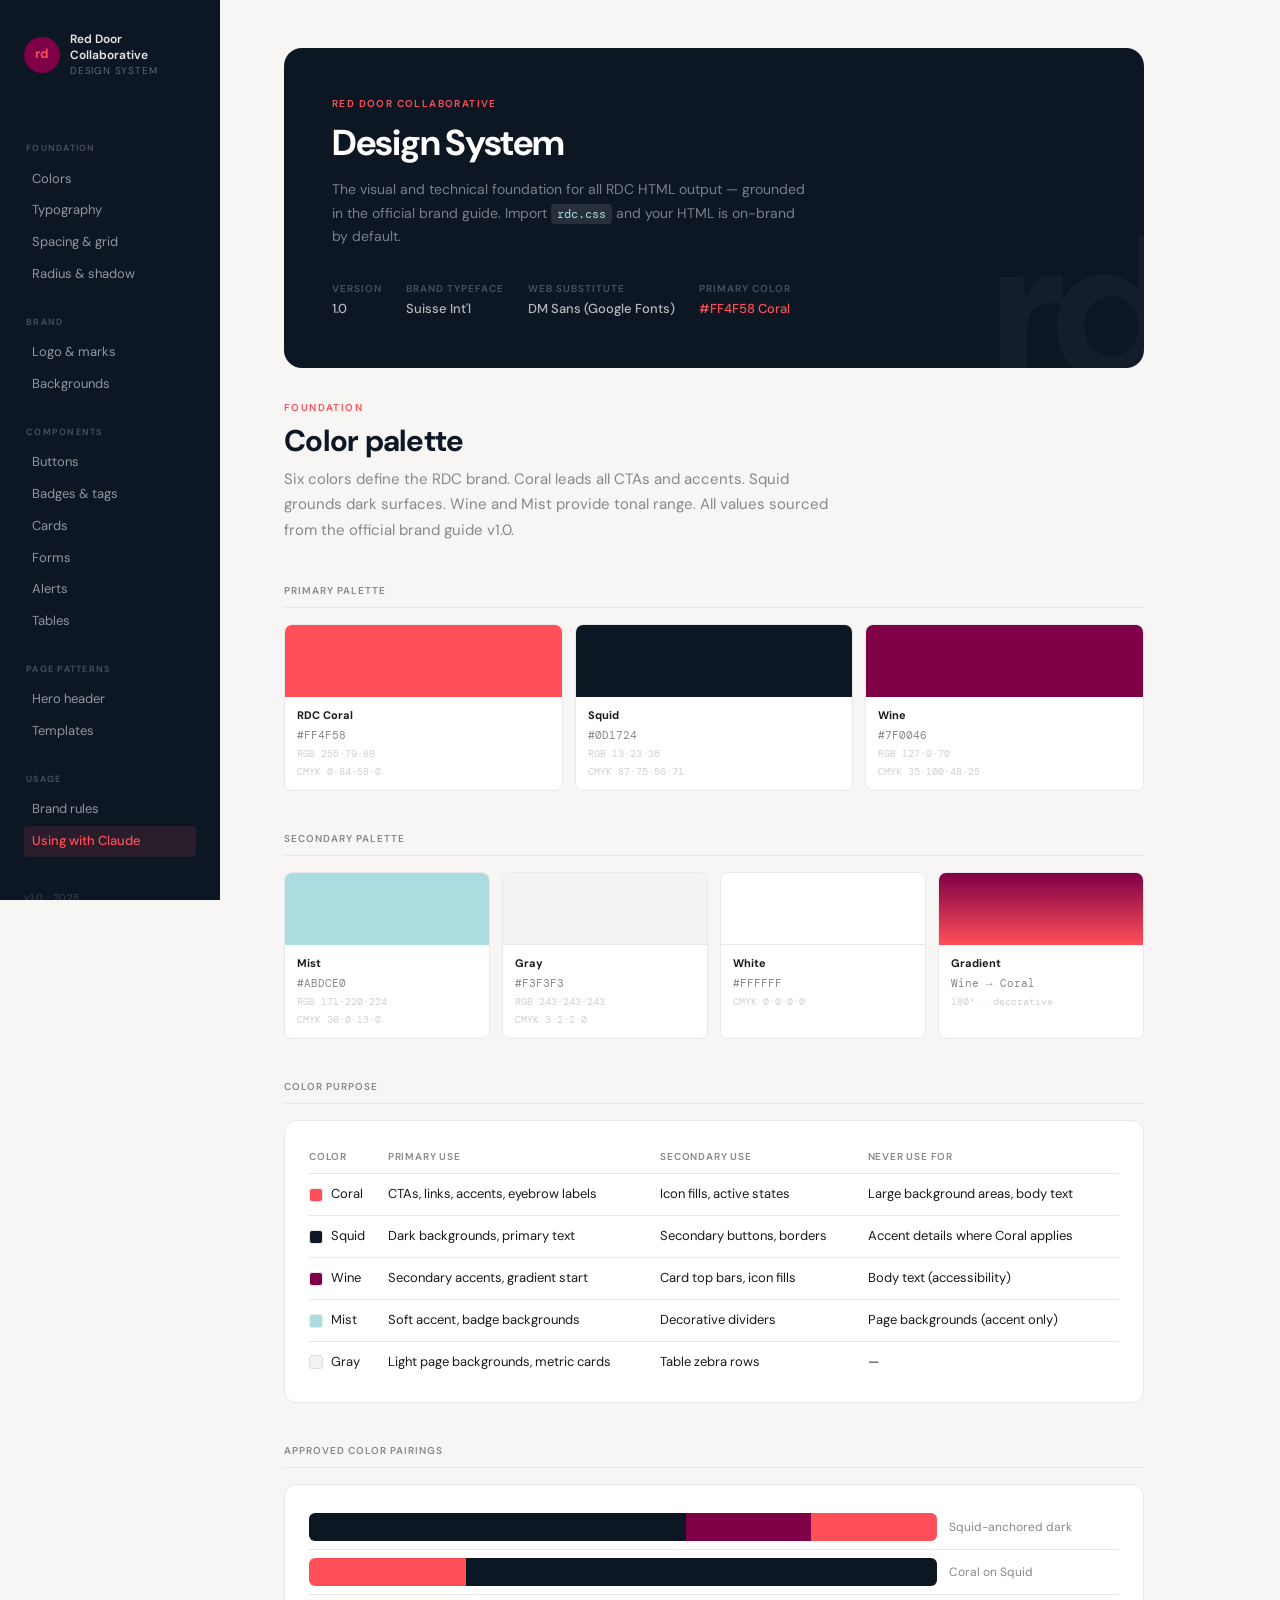
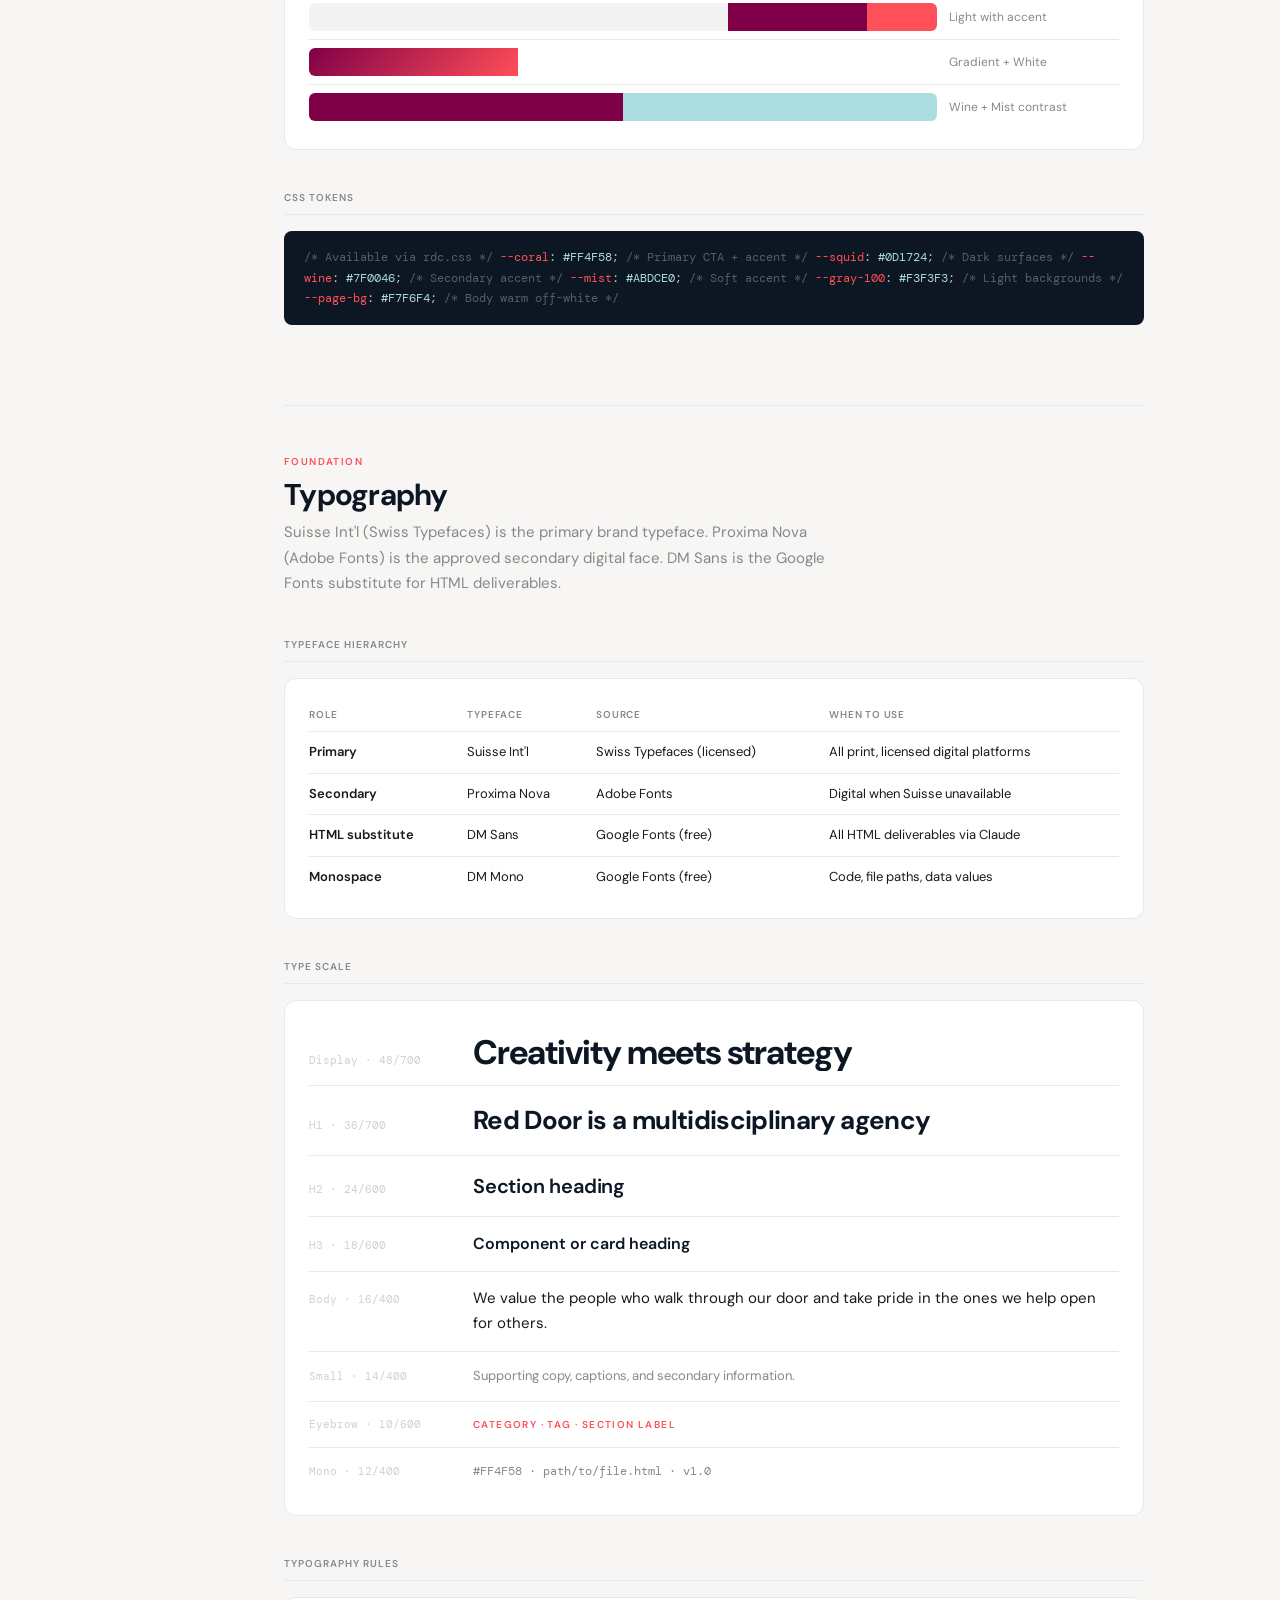
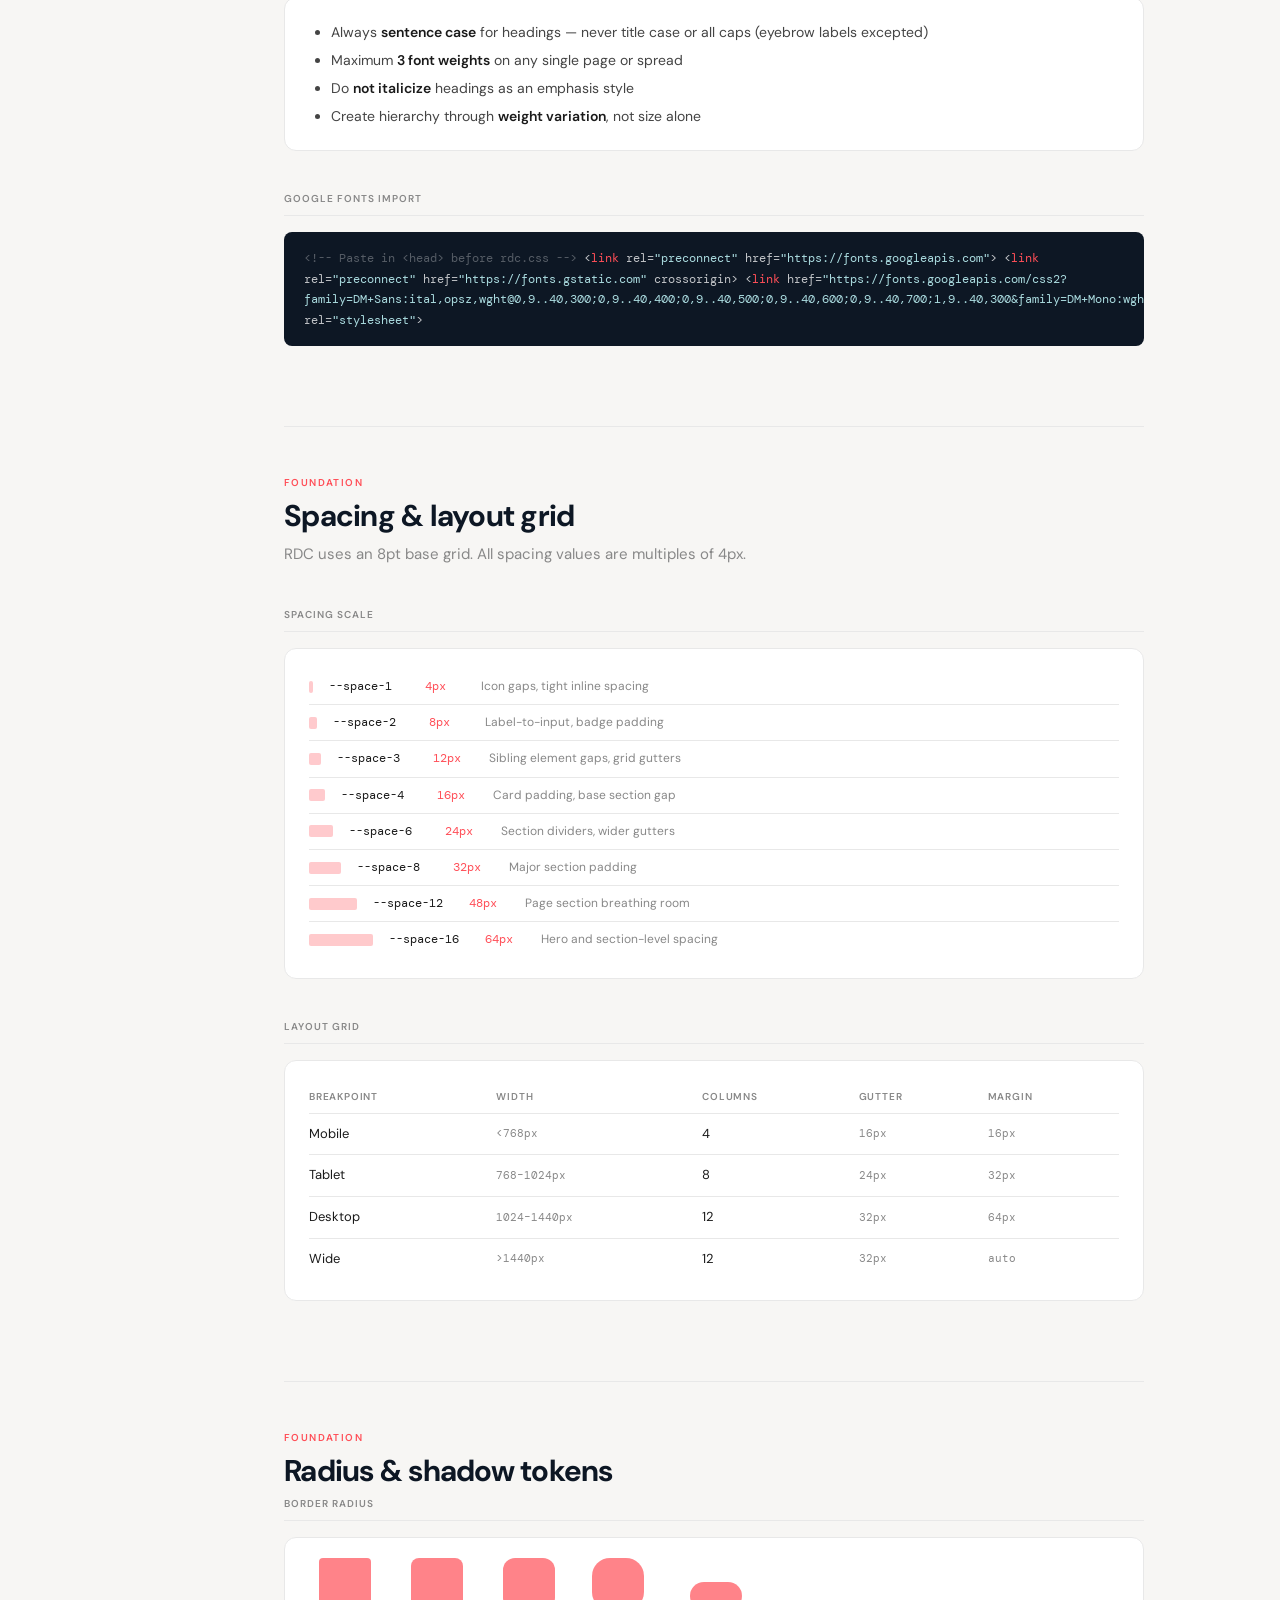
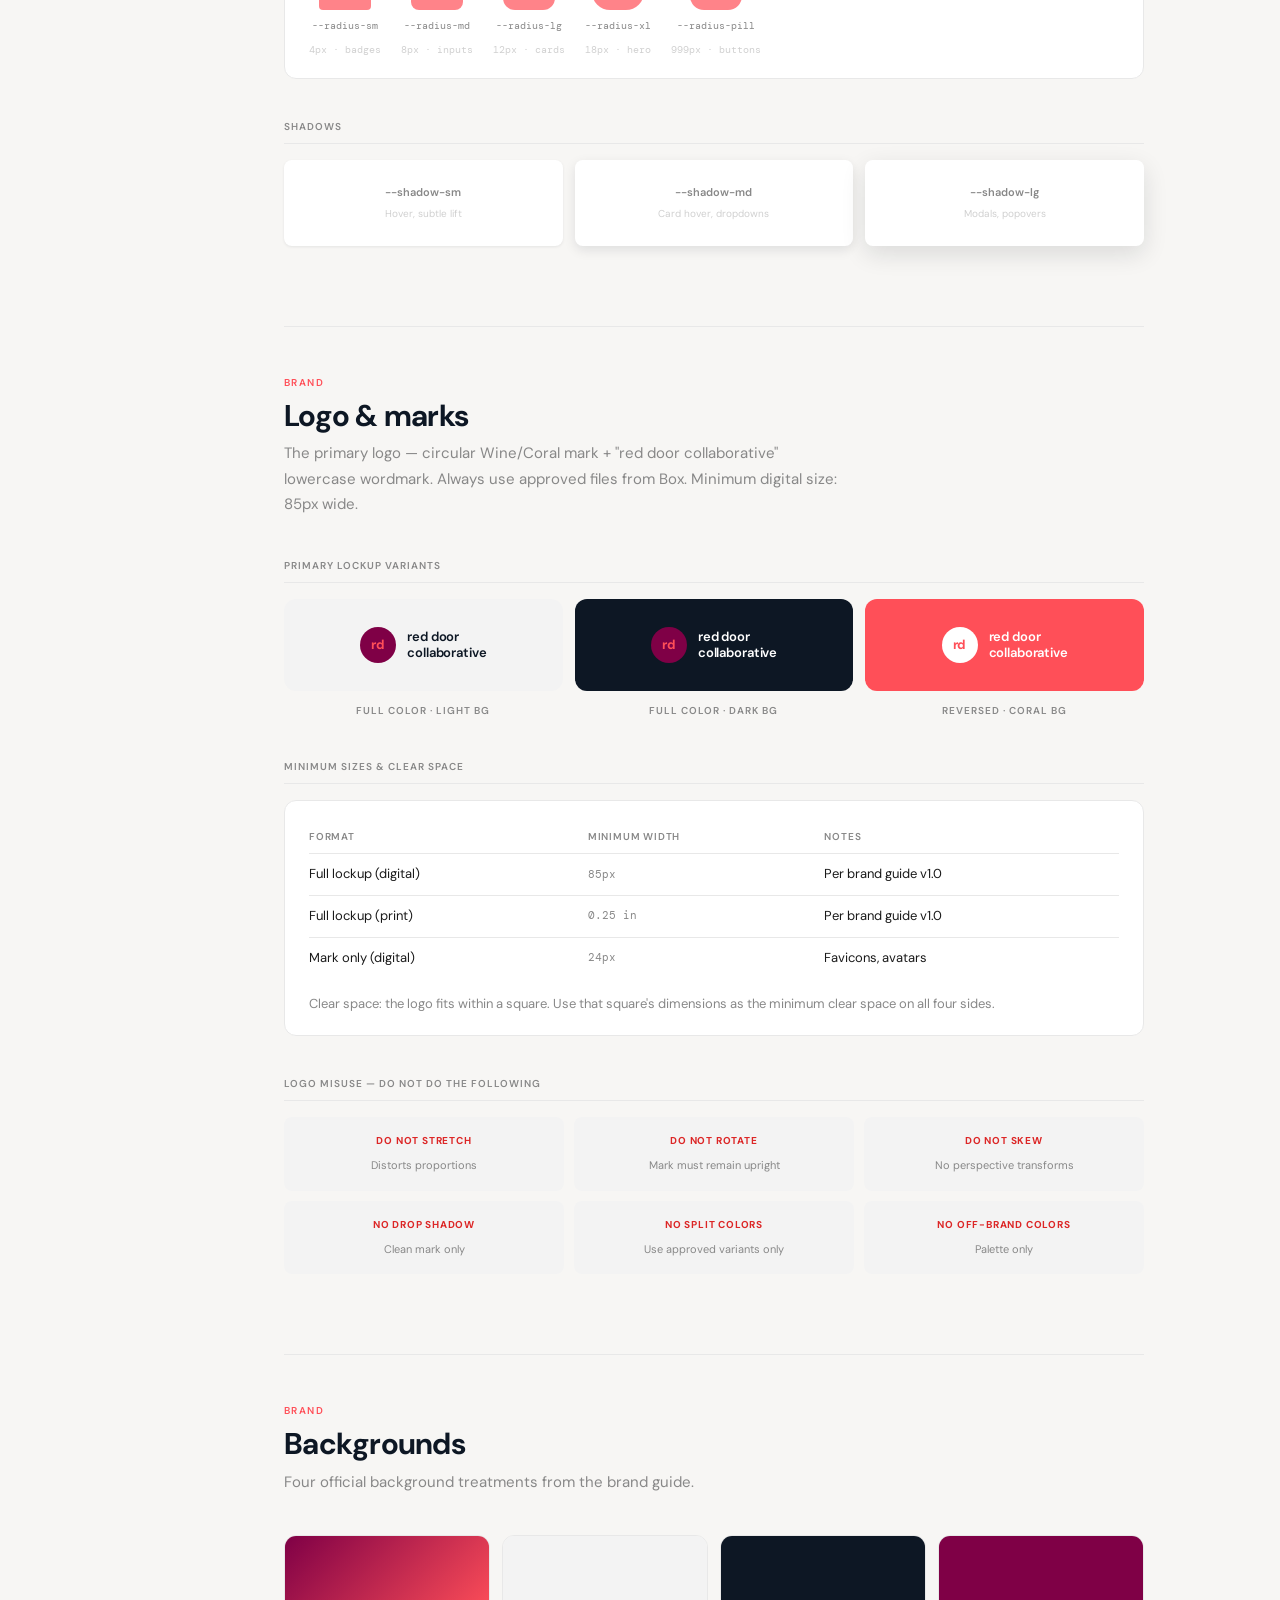
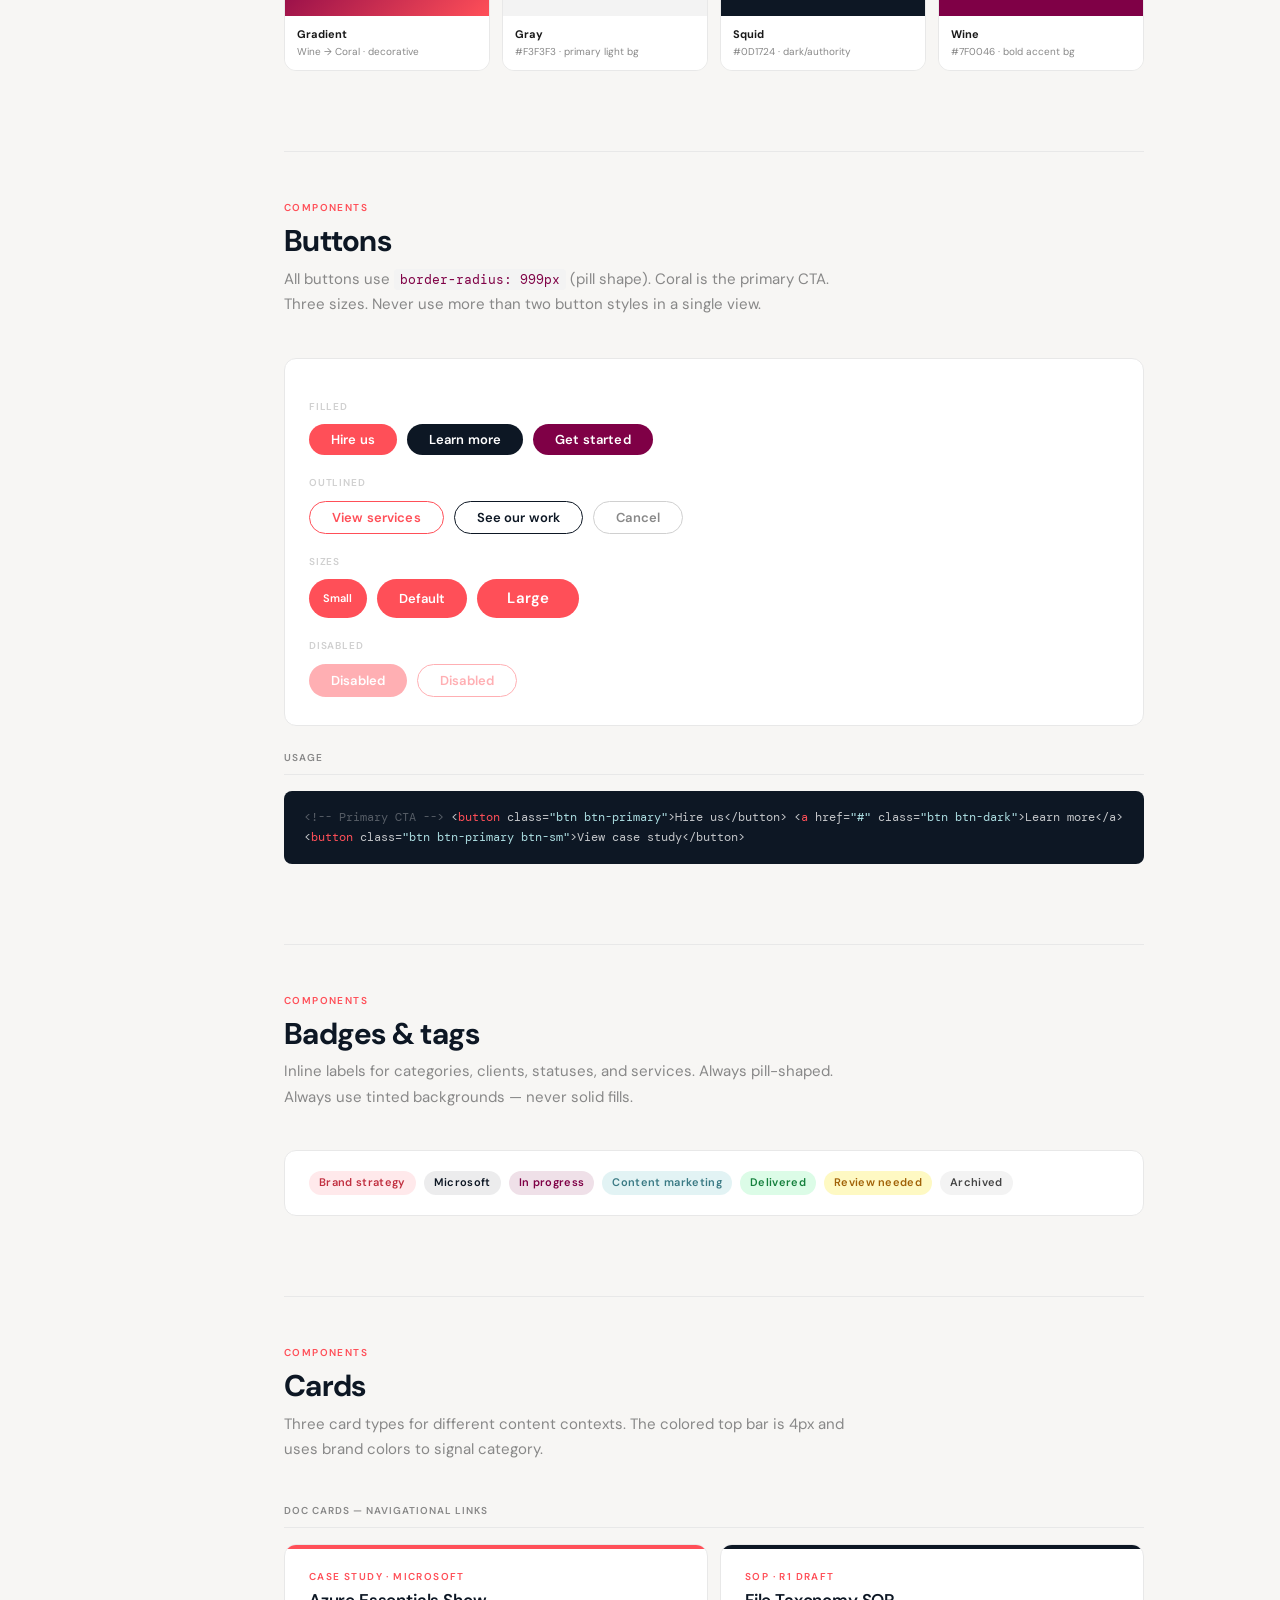
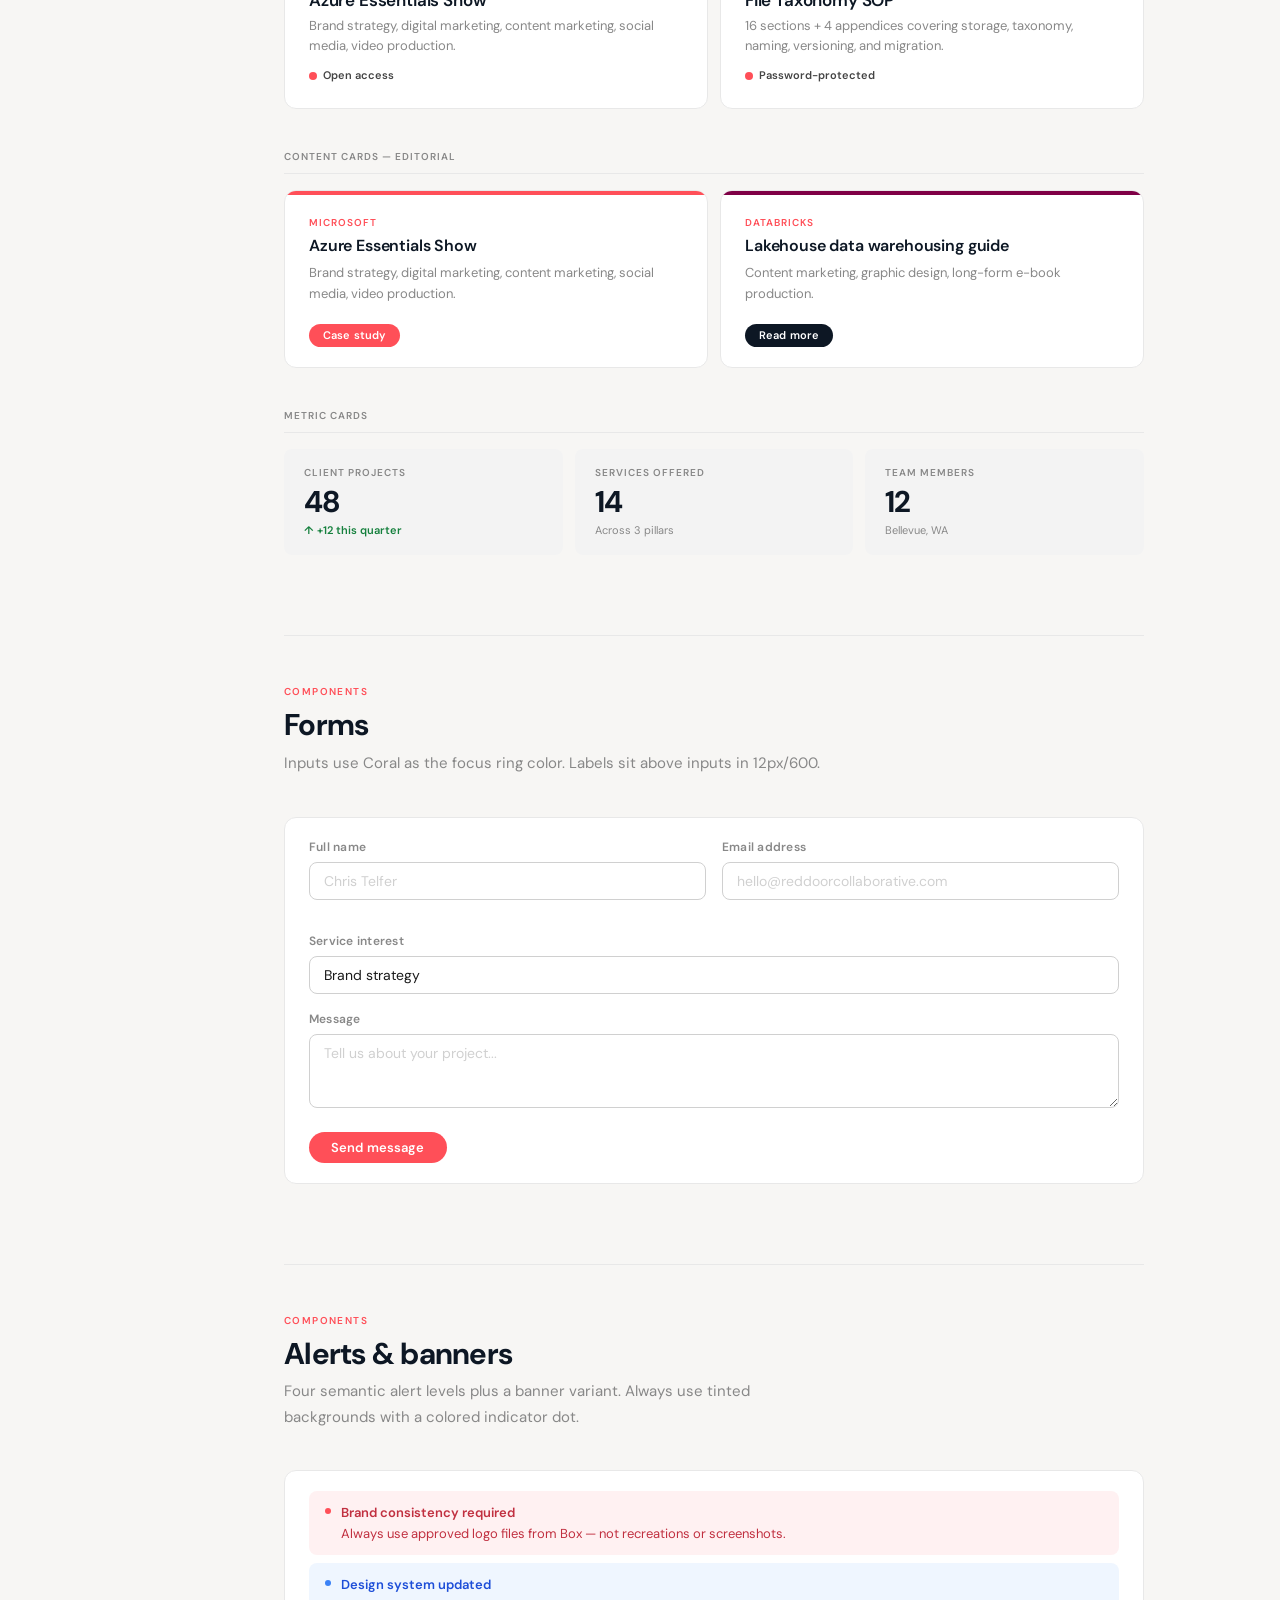
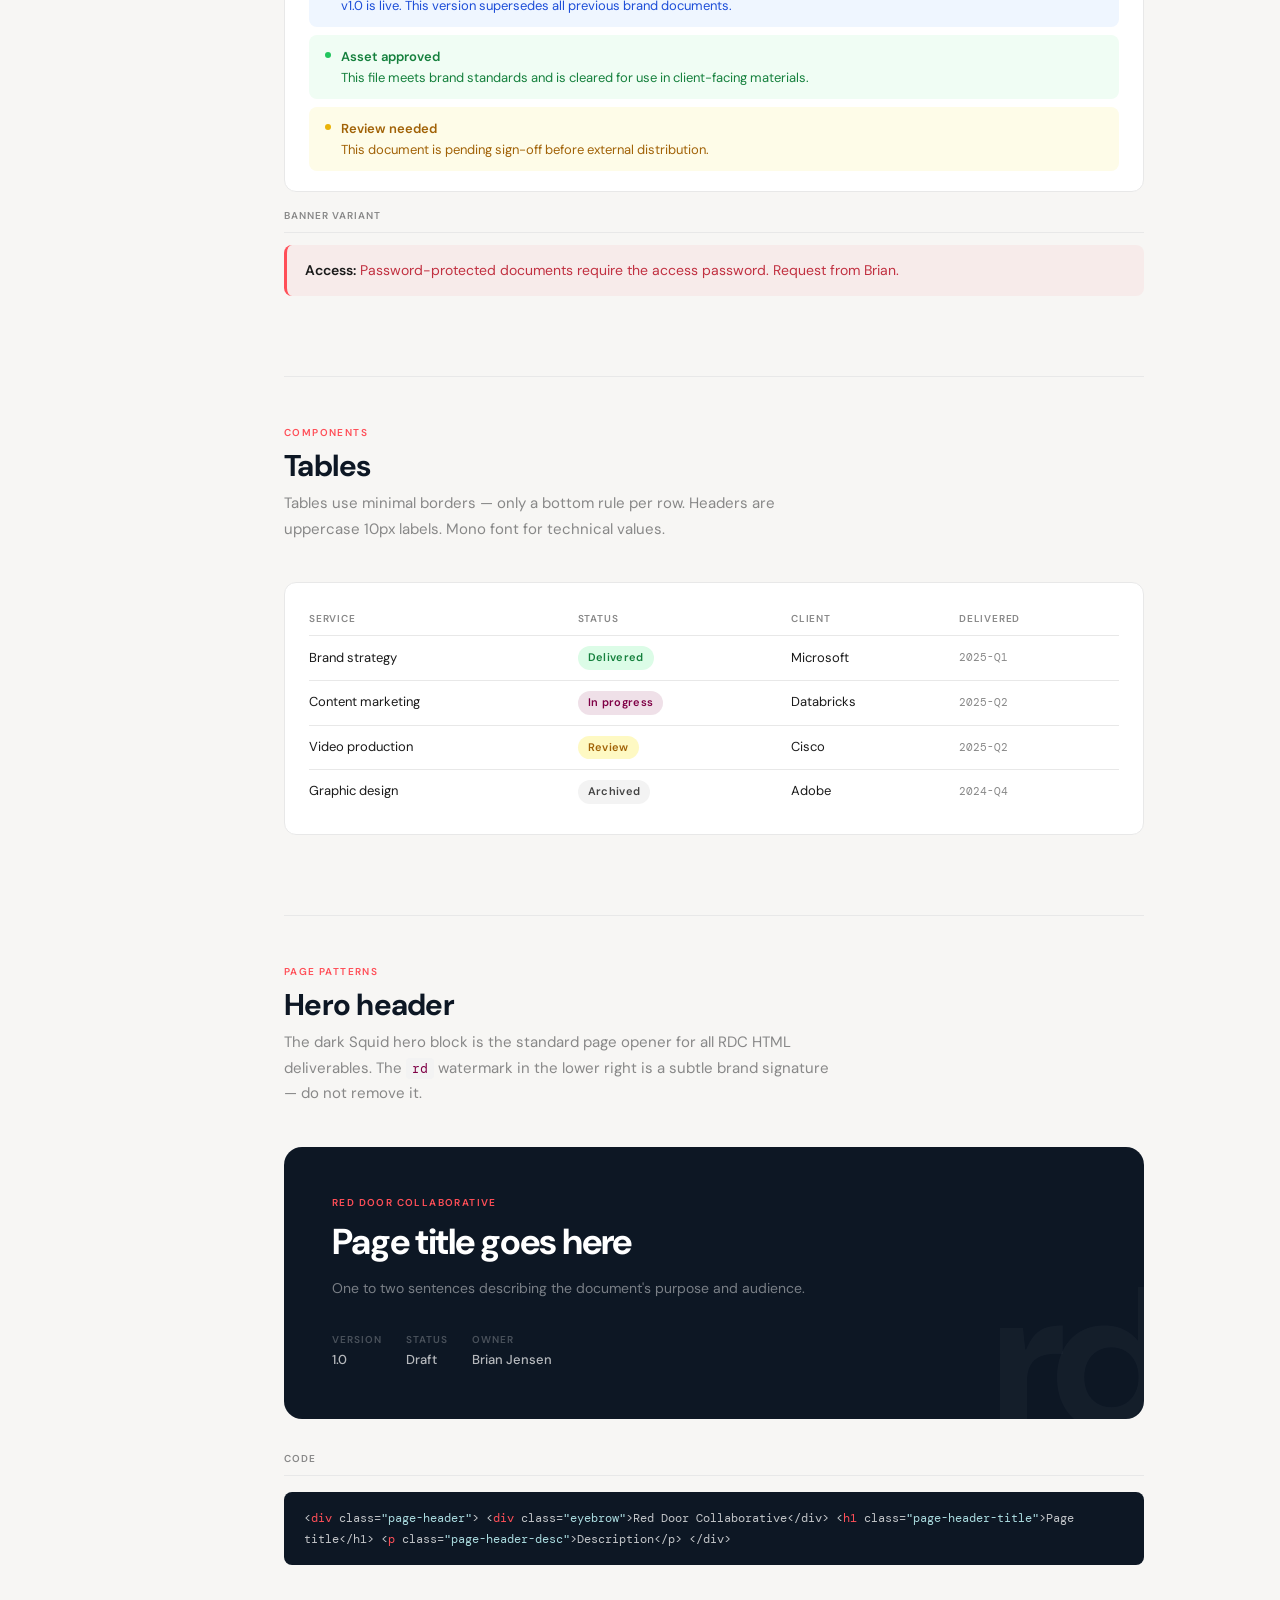
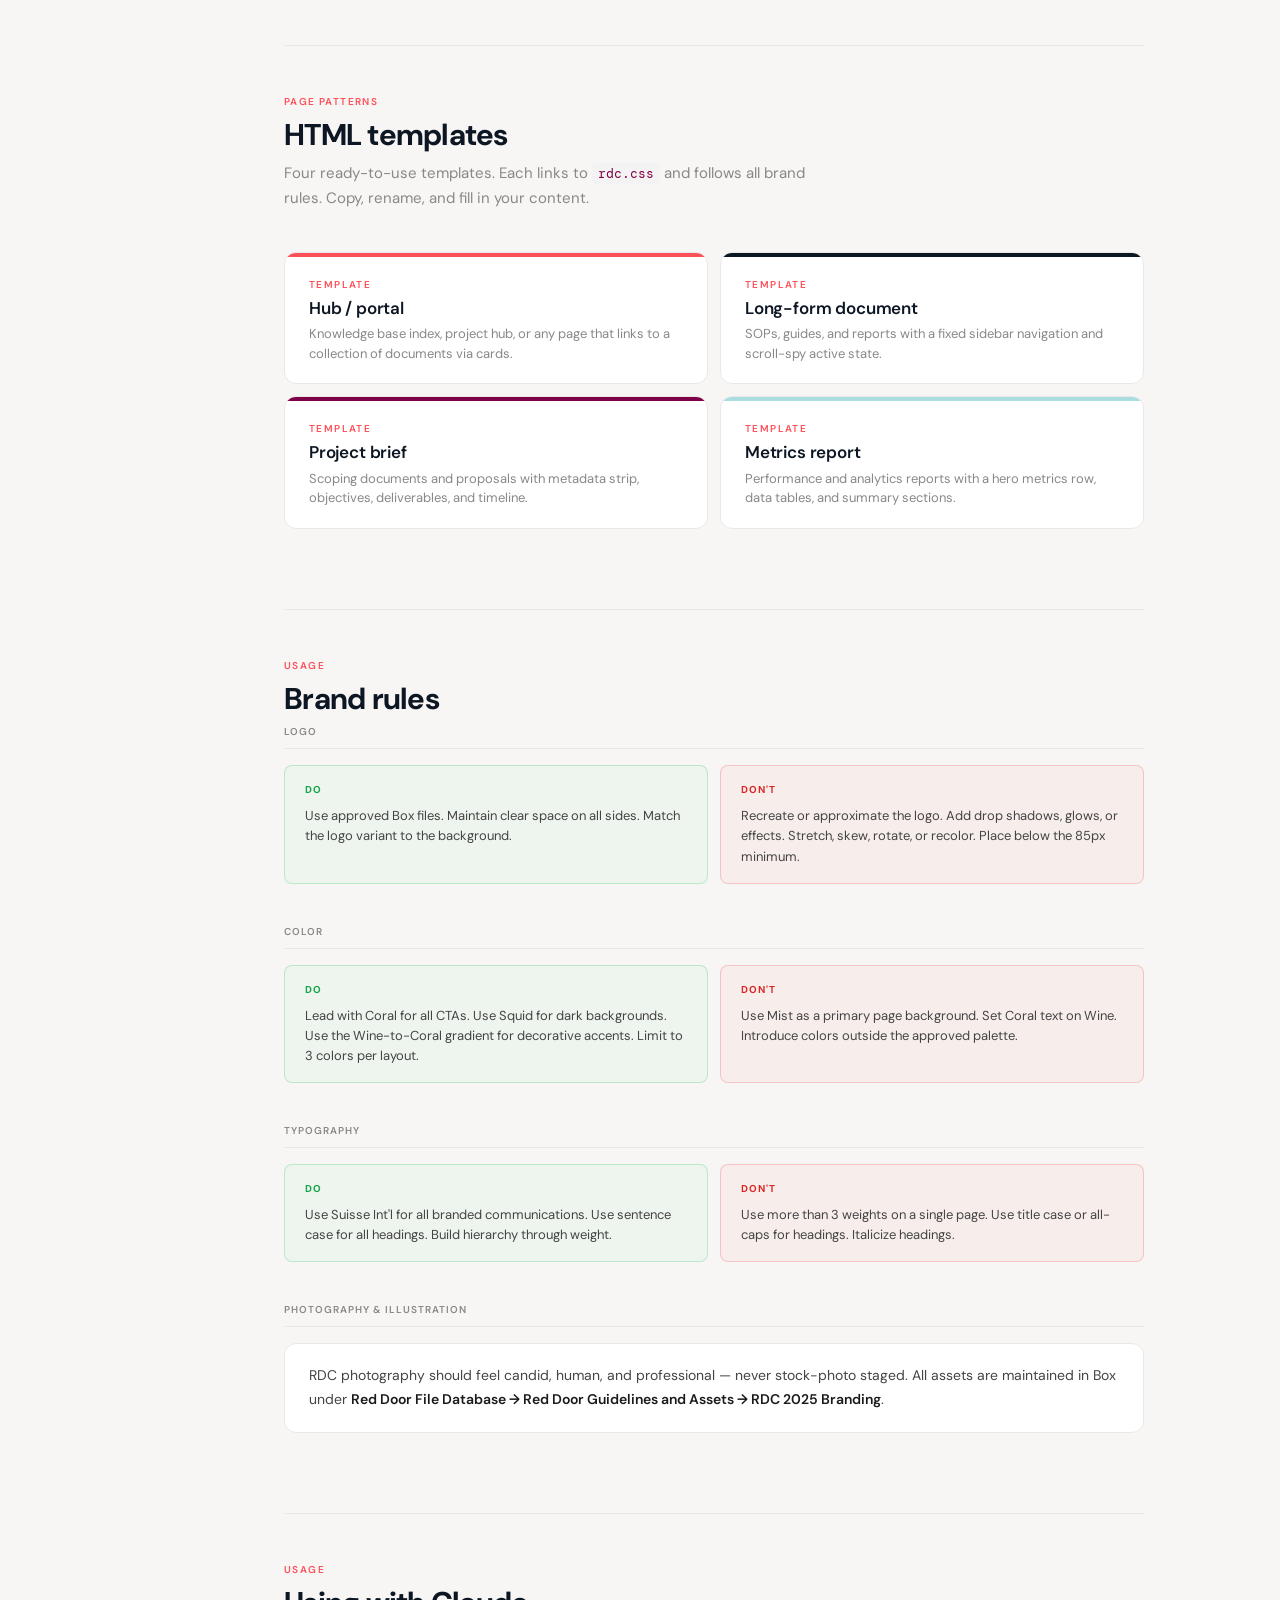
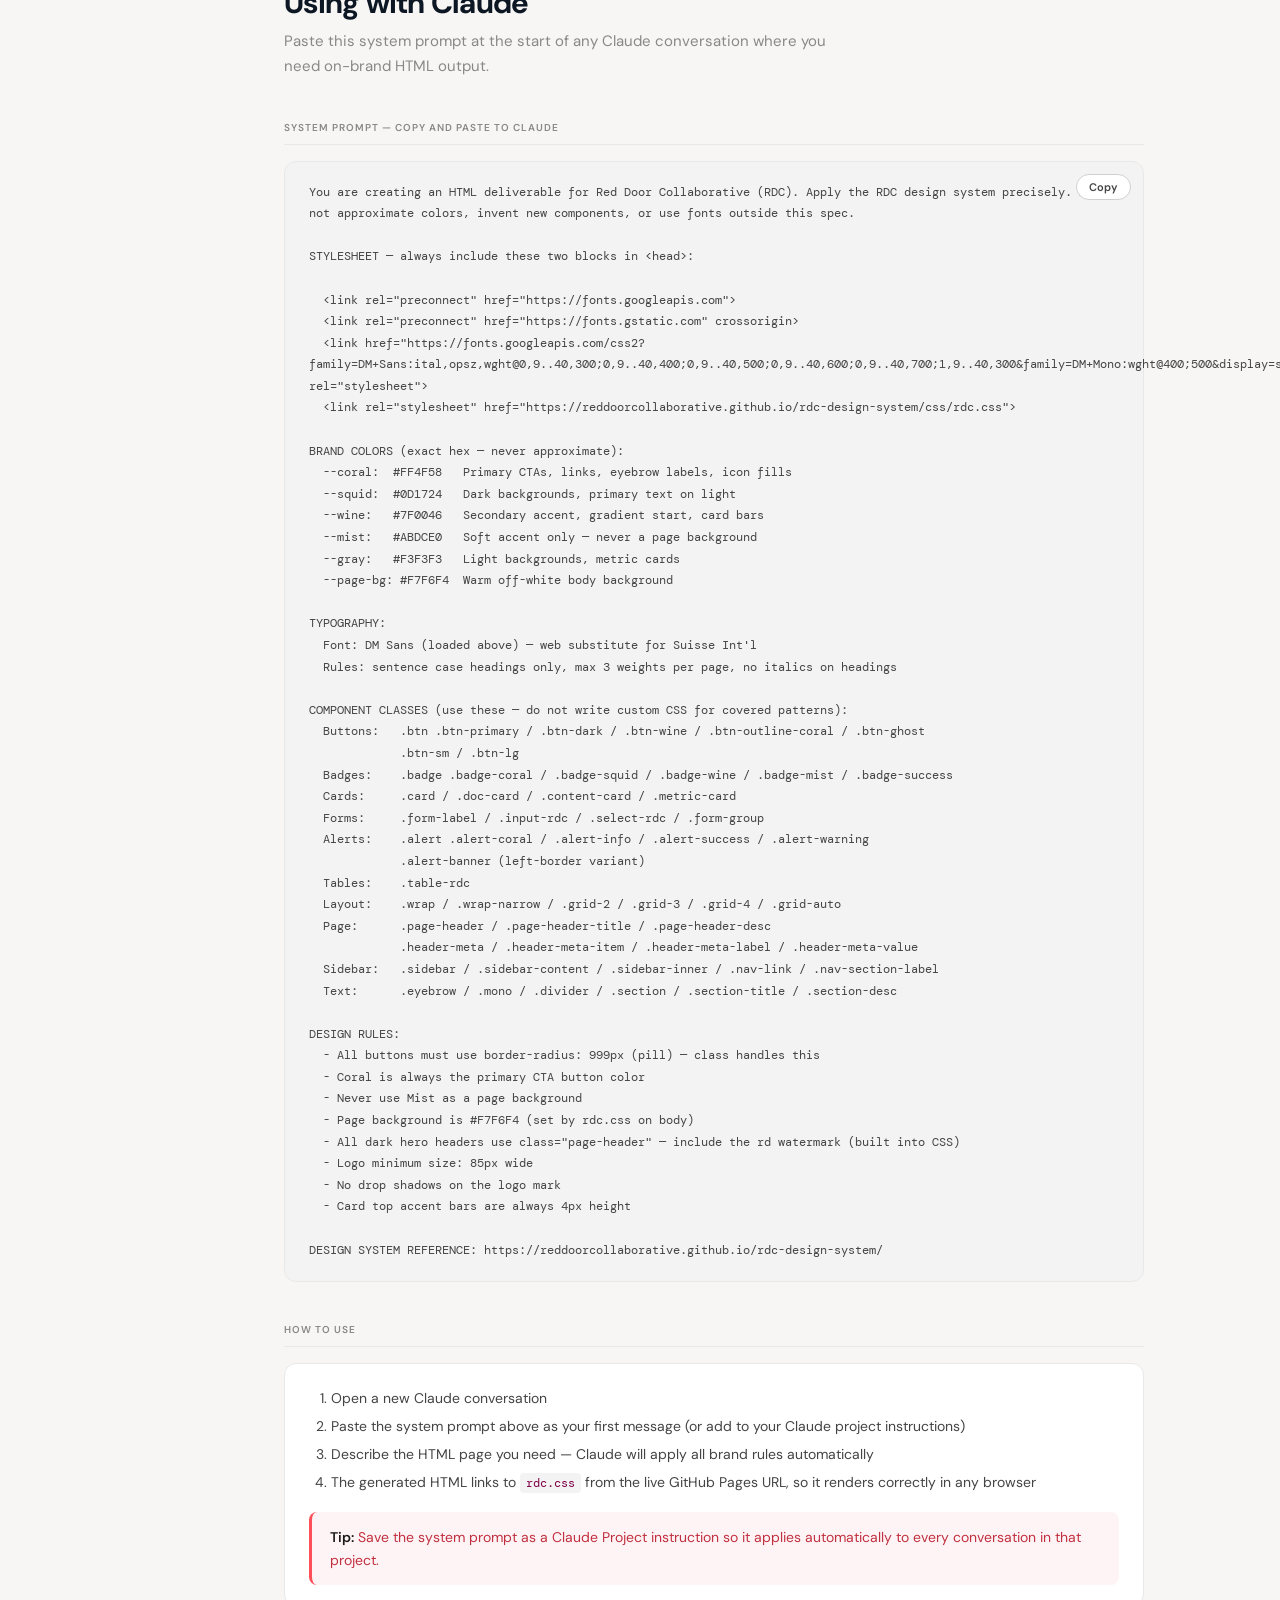
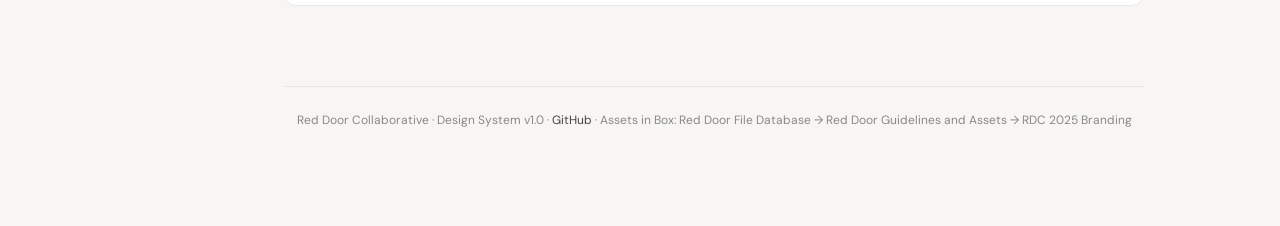
==== commit ed21e018: "fix: update all URLs from brianjensen-rdc to reddoorcollaborative org" ====
--- a/index.html
+++ b/index.html
@@ -518,7 +518,7 @@
   &lt;link rel="preconnect" href="https://fonts.googleapis.com"&gt;
   &lt;link rel="preconnect" href="https://fonts.gstatic.com" crossorigin&gt;
   &lt;link href="https://fonts.googleapis.com/css2?family=DM+Sans:ital,opsz,wght@0,9..40,300;0,9..40,400;0,9..40,500;0,9..40,600;0,9..40,700;1,9..40,300&family=DM+Mono:wght@400;500&display=swap" rel="stylesheet"&gt;
-  &lt;link rel="stylesheet" href="https://brianjensen-rdc.github.io/rdc-design-system/css/rdc.css"&gt;
+  &lt;link rel="stylesheet" href="https://reddoorcollaborative.github.io/rdc-design-system/css/rdc.css"&gt;
 
 BRAND COLORS (exact hex — never approximate):
   --coral:  #FF4F58   Primary CTAs, links, eyebrow labels, icon fills
@@ -529,7 +529,7 @@
   --page-bg: #F7F6F4  Warm off-white body background
 
 TYPOGRAPHY:
-  Font: DM Sans (loaded above) — web substitute for Suisse Int’l
+  Font: DM Sans (loaded above) — web substitute for Suisse Int'l
   Rules: sentence case headings only, max 3 weights per page, no italics on headings
 
 COMPONENT CLASSES (use these — do not write custom CSS for covered patterns):
@@ -557,7 +557,7 @@
   - No drop shadows on the logo mark
   - Card top accent bars are always 4px height
 
-DESIGN SYSTEM REFERENCE: https://brianjensen-rdc.github.io/rdc-design-system/</div>
+DESIGN SYSTEM REFERENCE: https://reddoorcollaborative.github.io/rdc-design-system/</div>
       </div>
     </div>
     <div class="subsection">
@@ -576,7 +576,7 @@
 
   <div class="page-footer">
     Red Door Collaborative &middot; Design System v1.0 &middot;
-    <a href="https://github.com/brianjensen-rdc/rdc-design-system">GitHub</a> &middot;
+    <a href="https://github.com/reddoorcollaborative/rdc-design-system">GitHub</a> &middot;
     Assets in Box: Red Door File Database → Red Door Guidelines and Assets → RDC 2025 Branding
   </div>
 
@@ -615,4 +615,4 @@
 </script>
 
 </body>
-</html>
+</html>
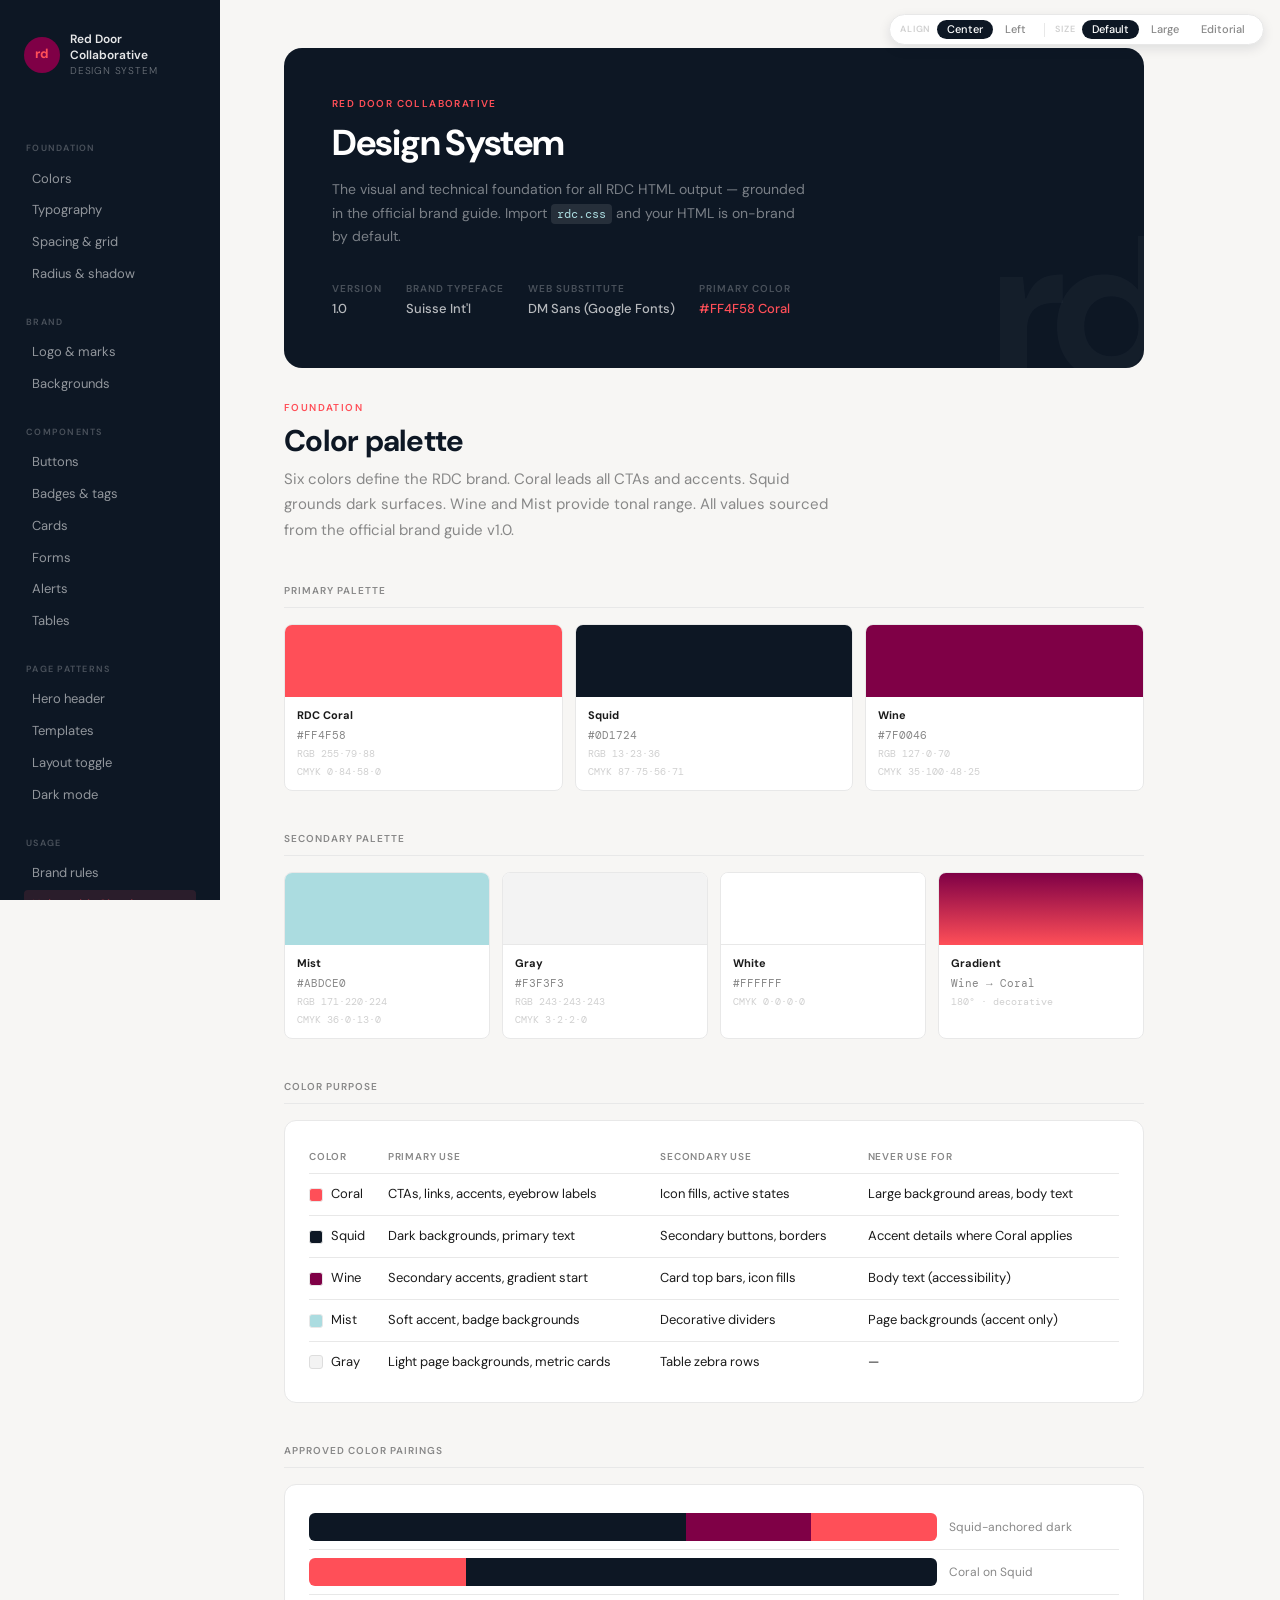
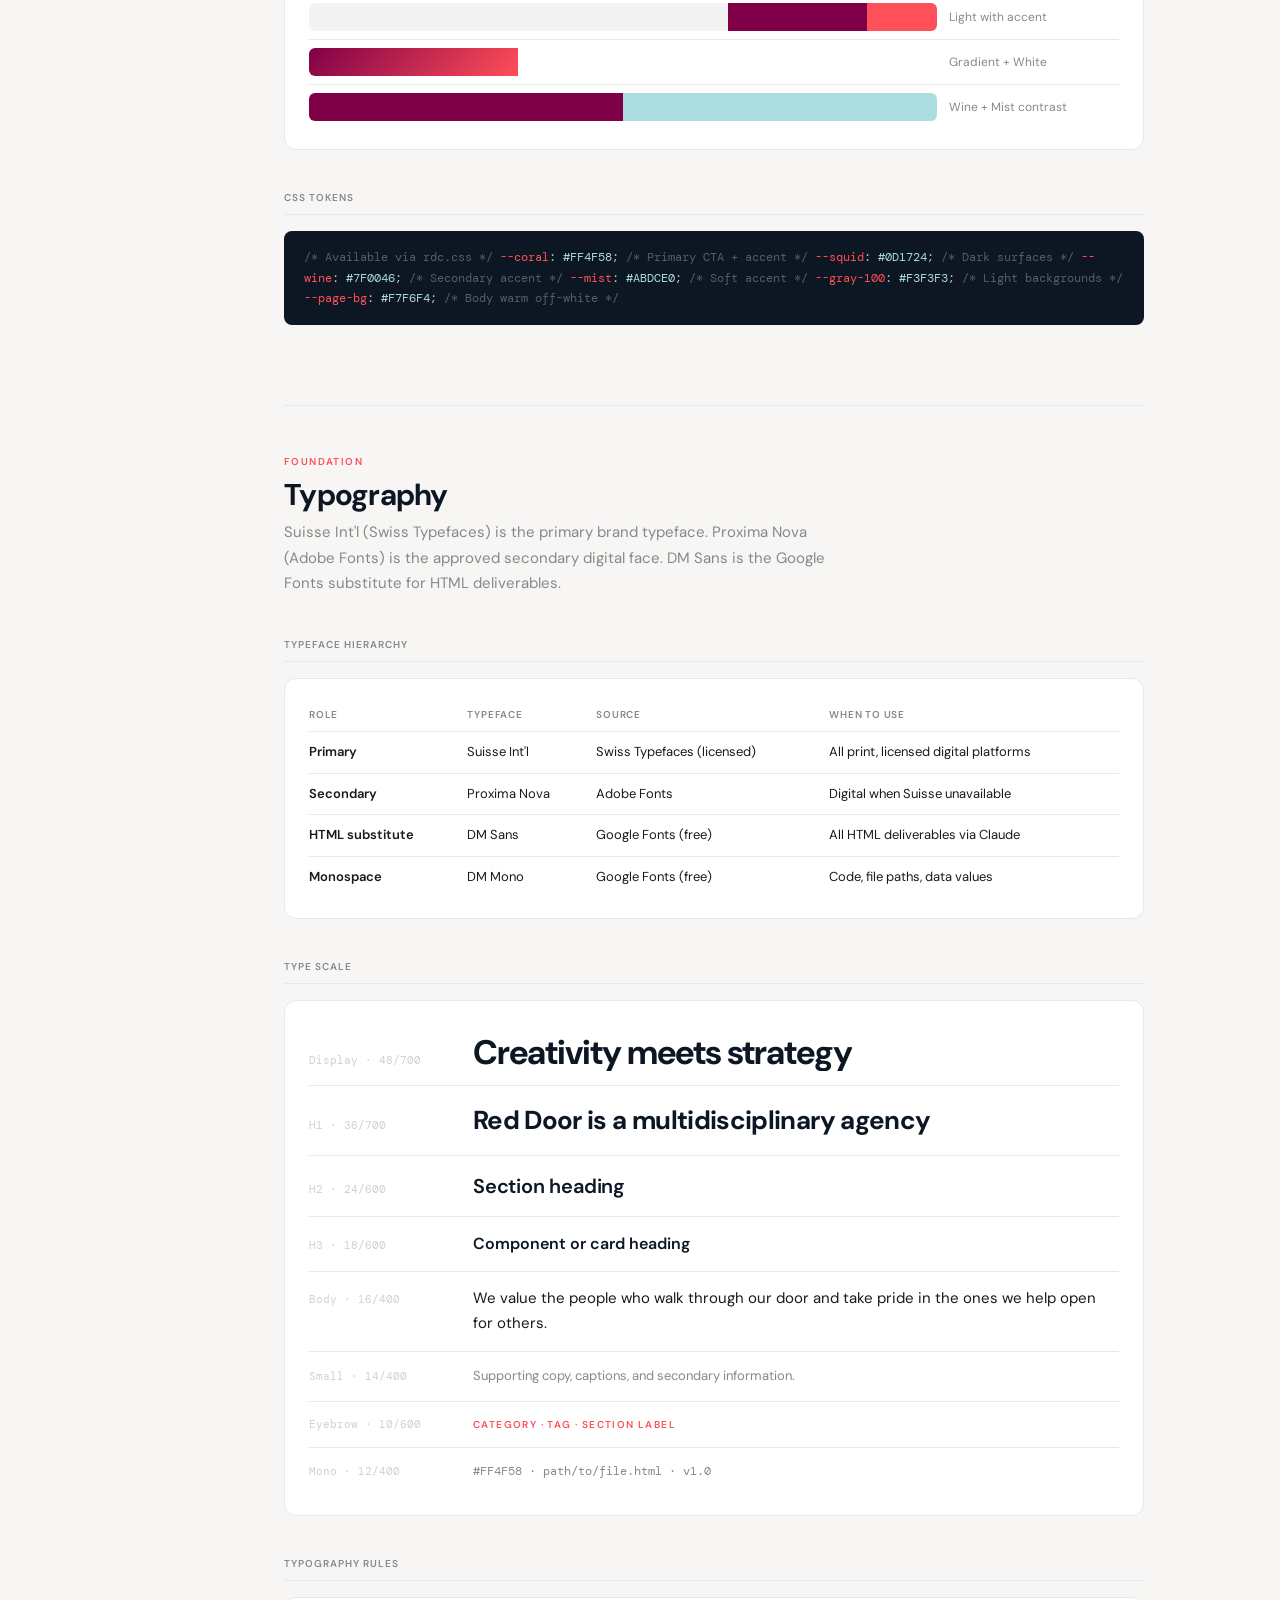
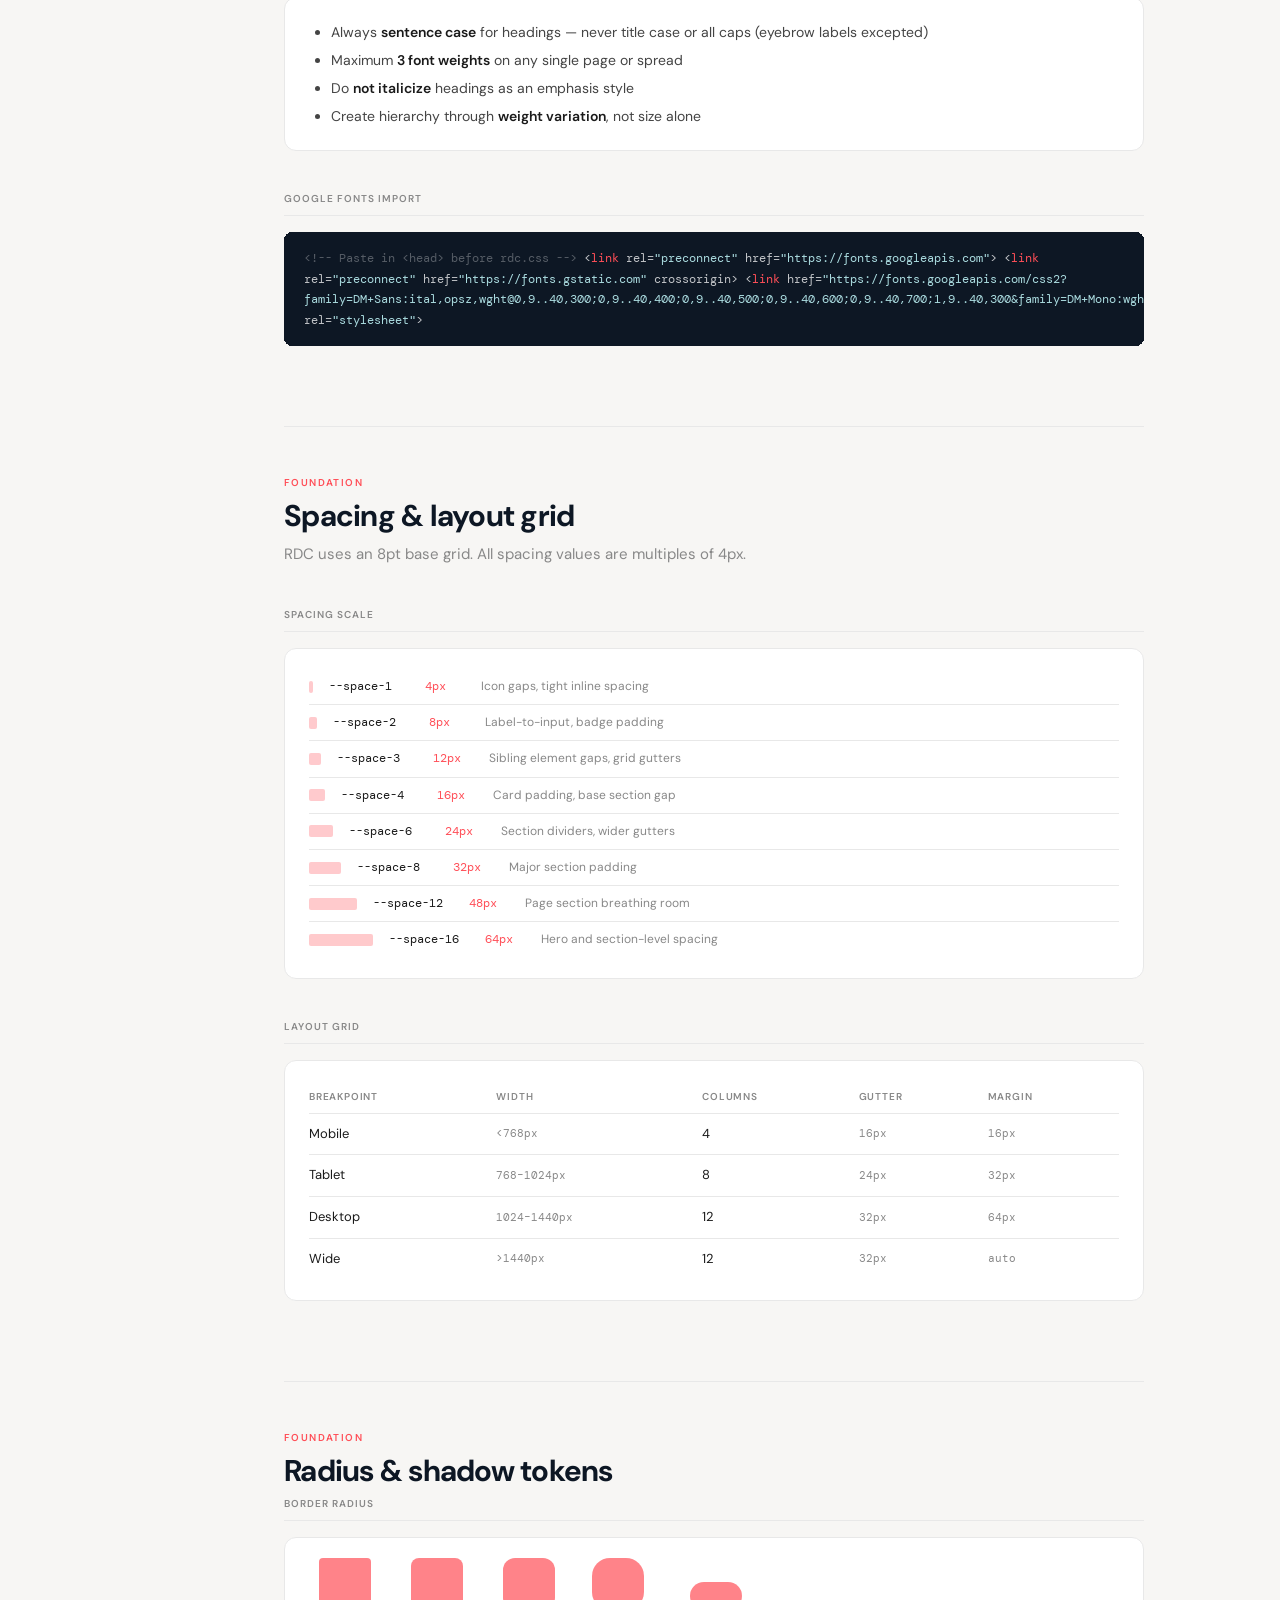
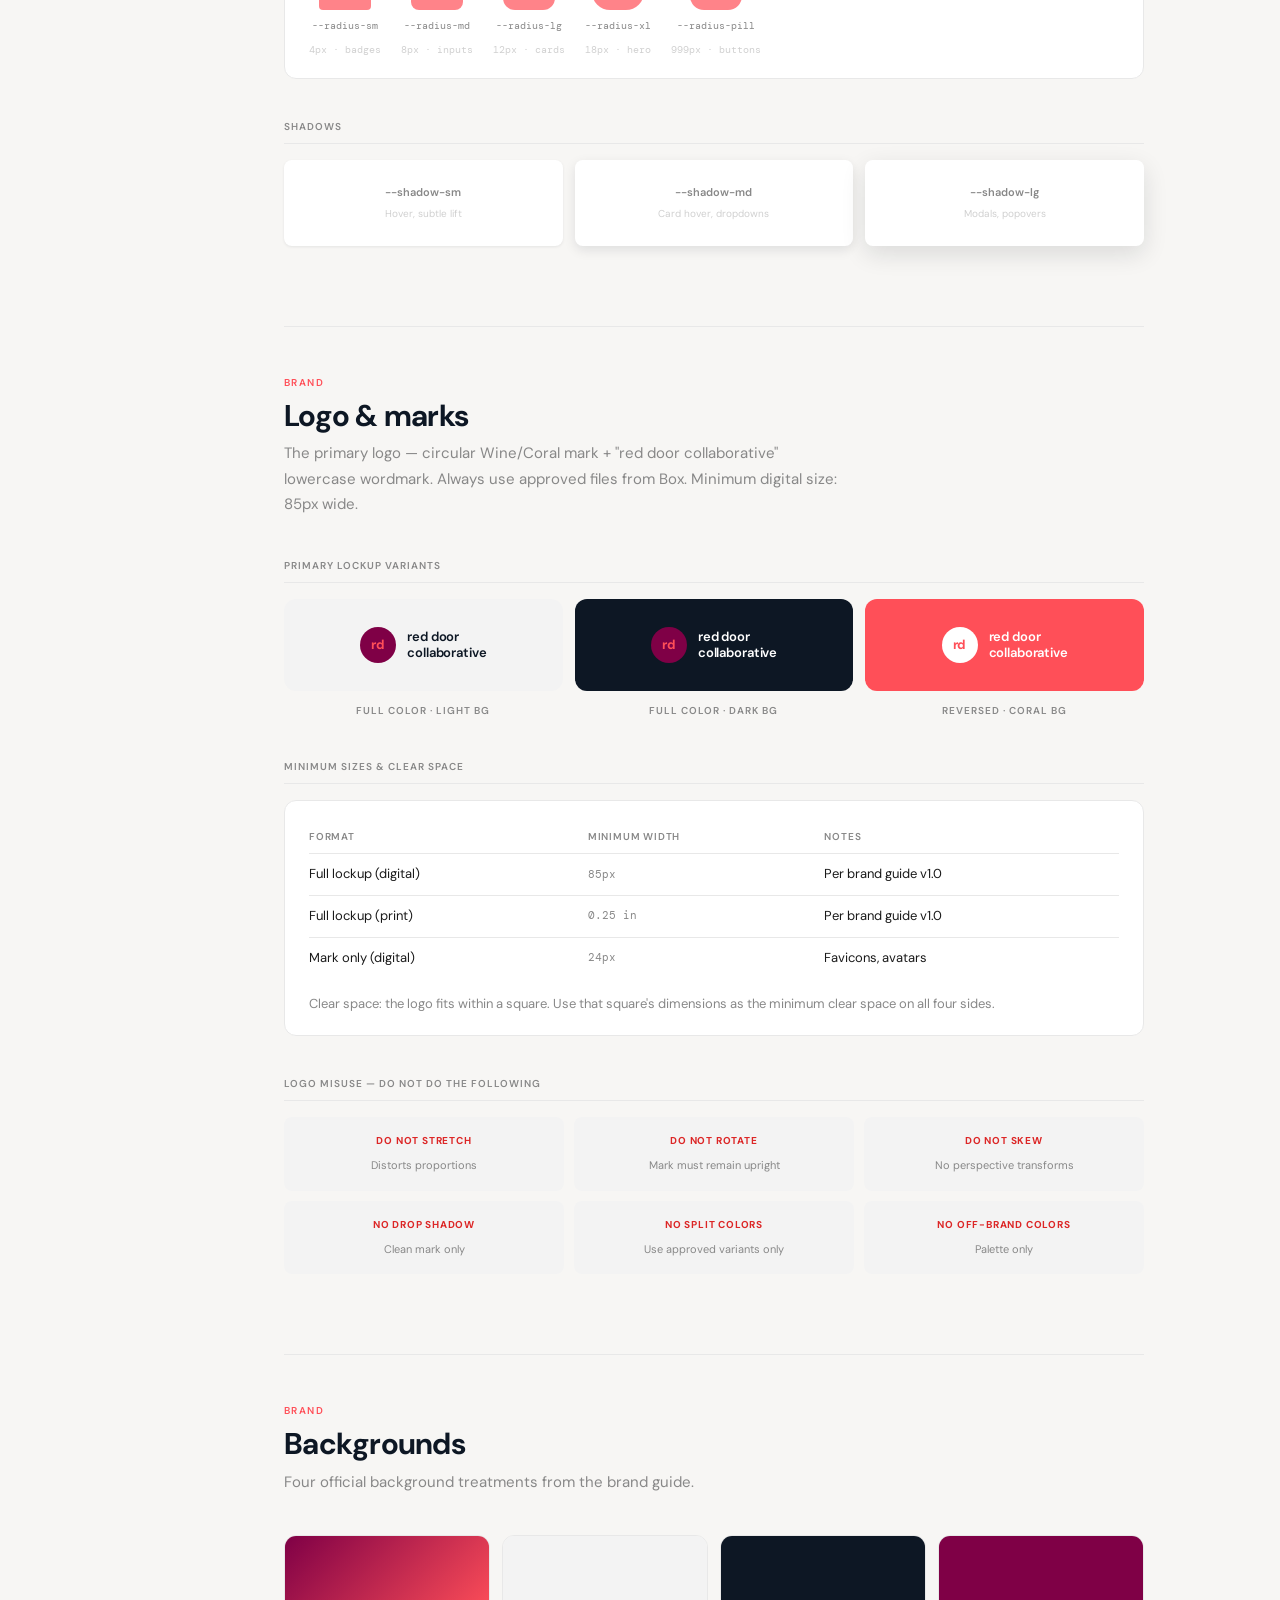
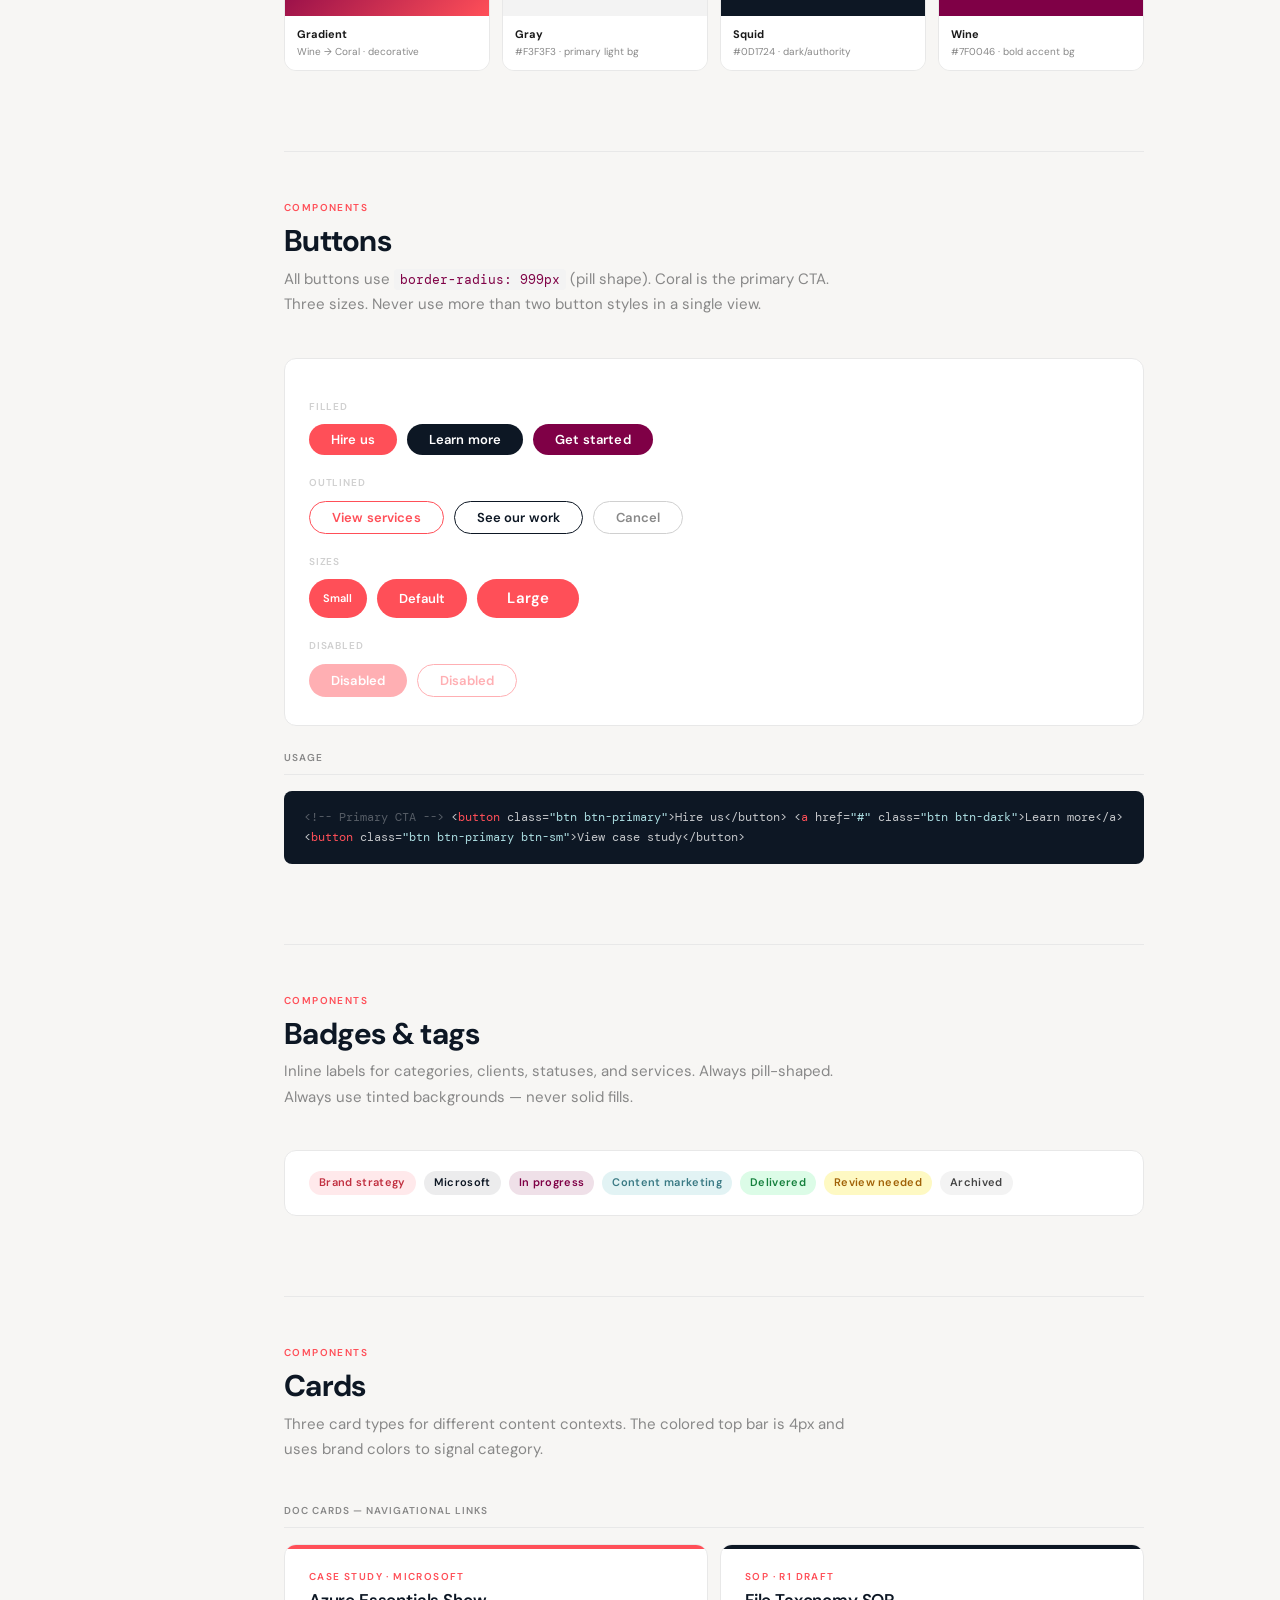
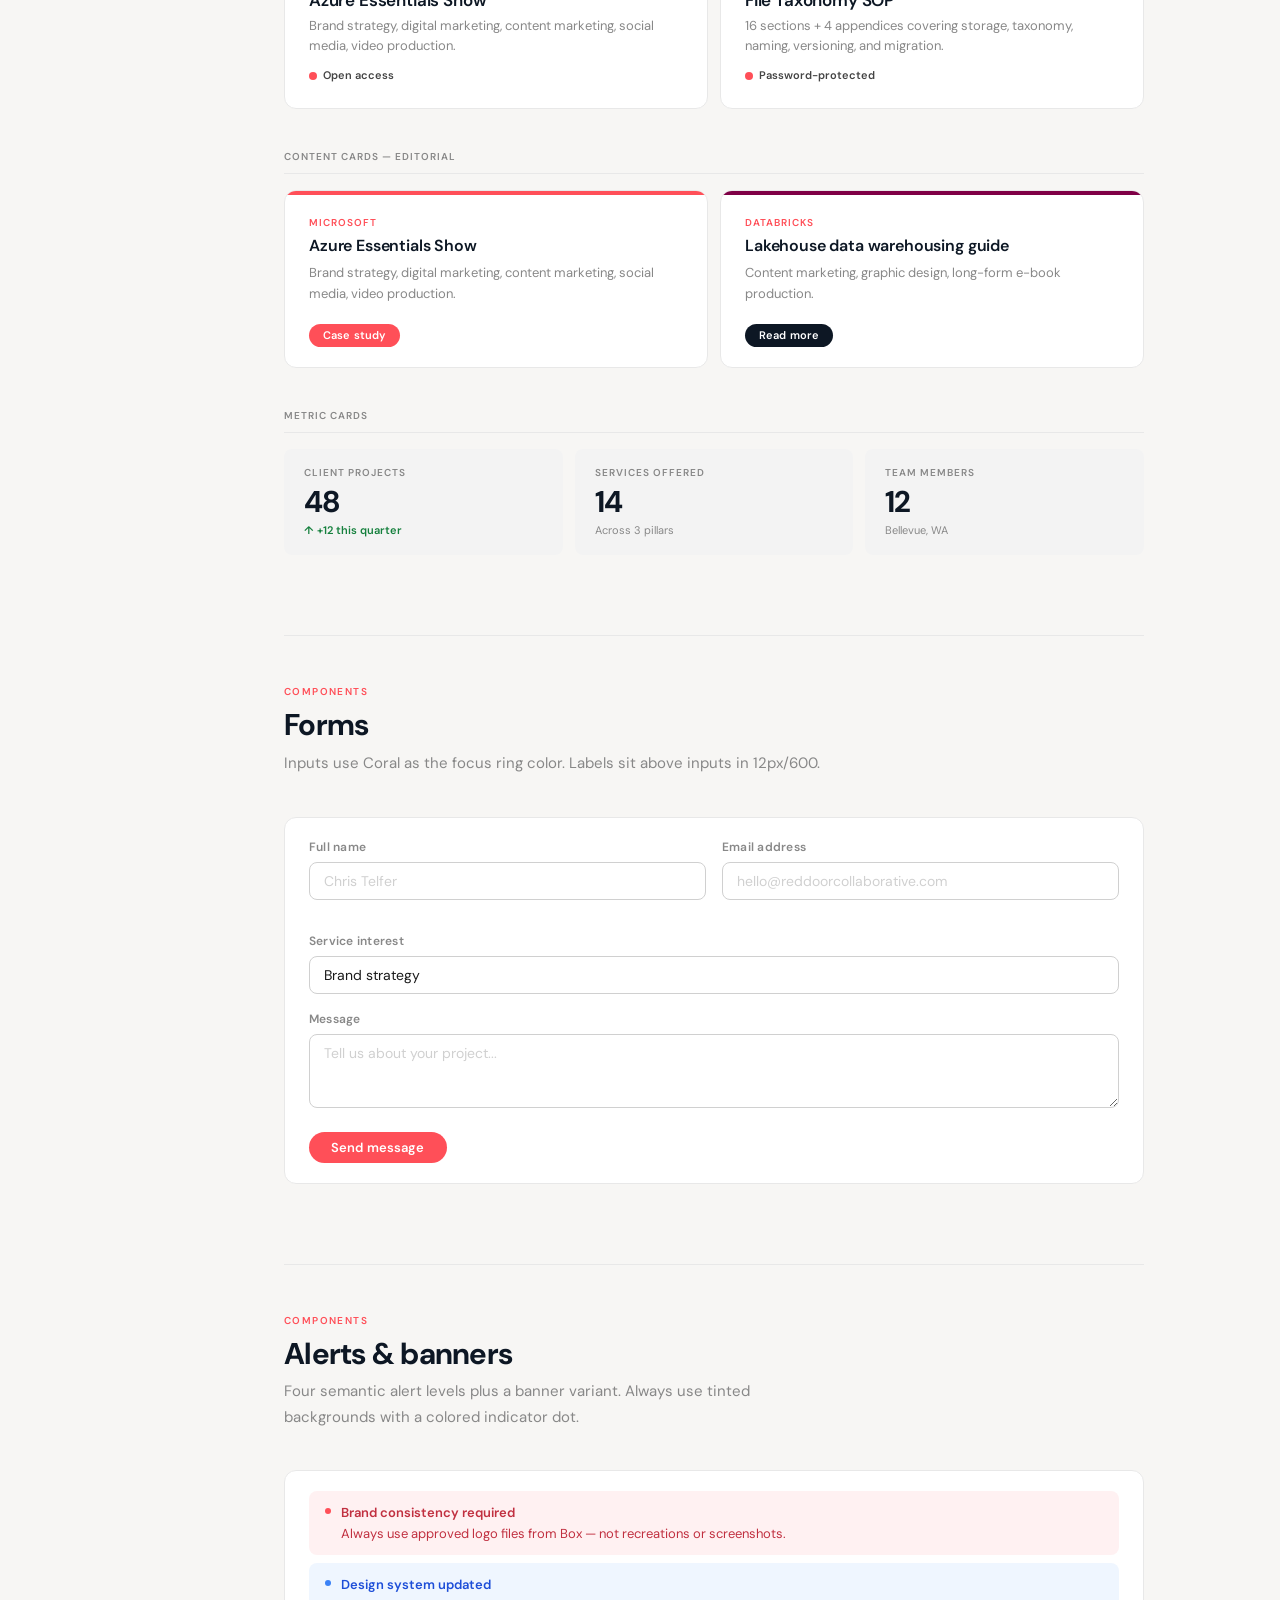
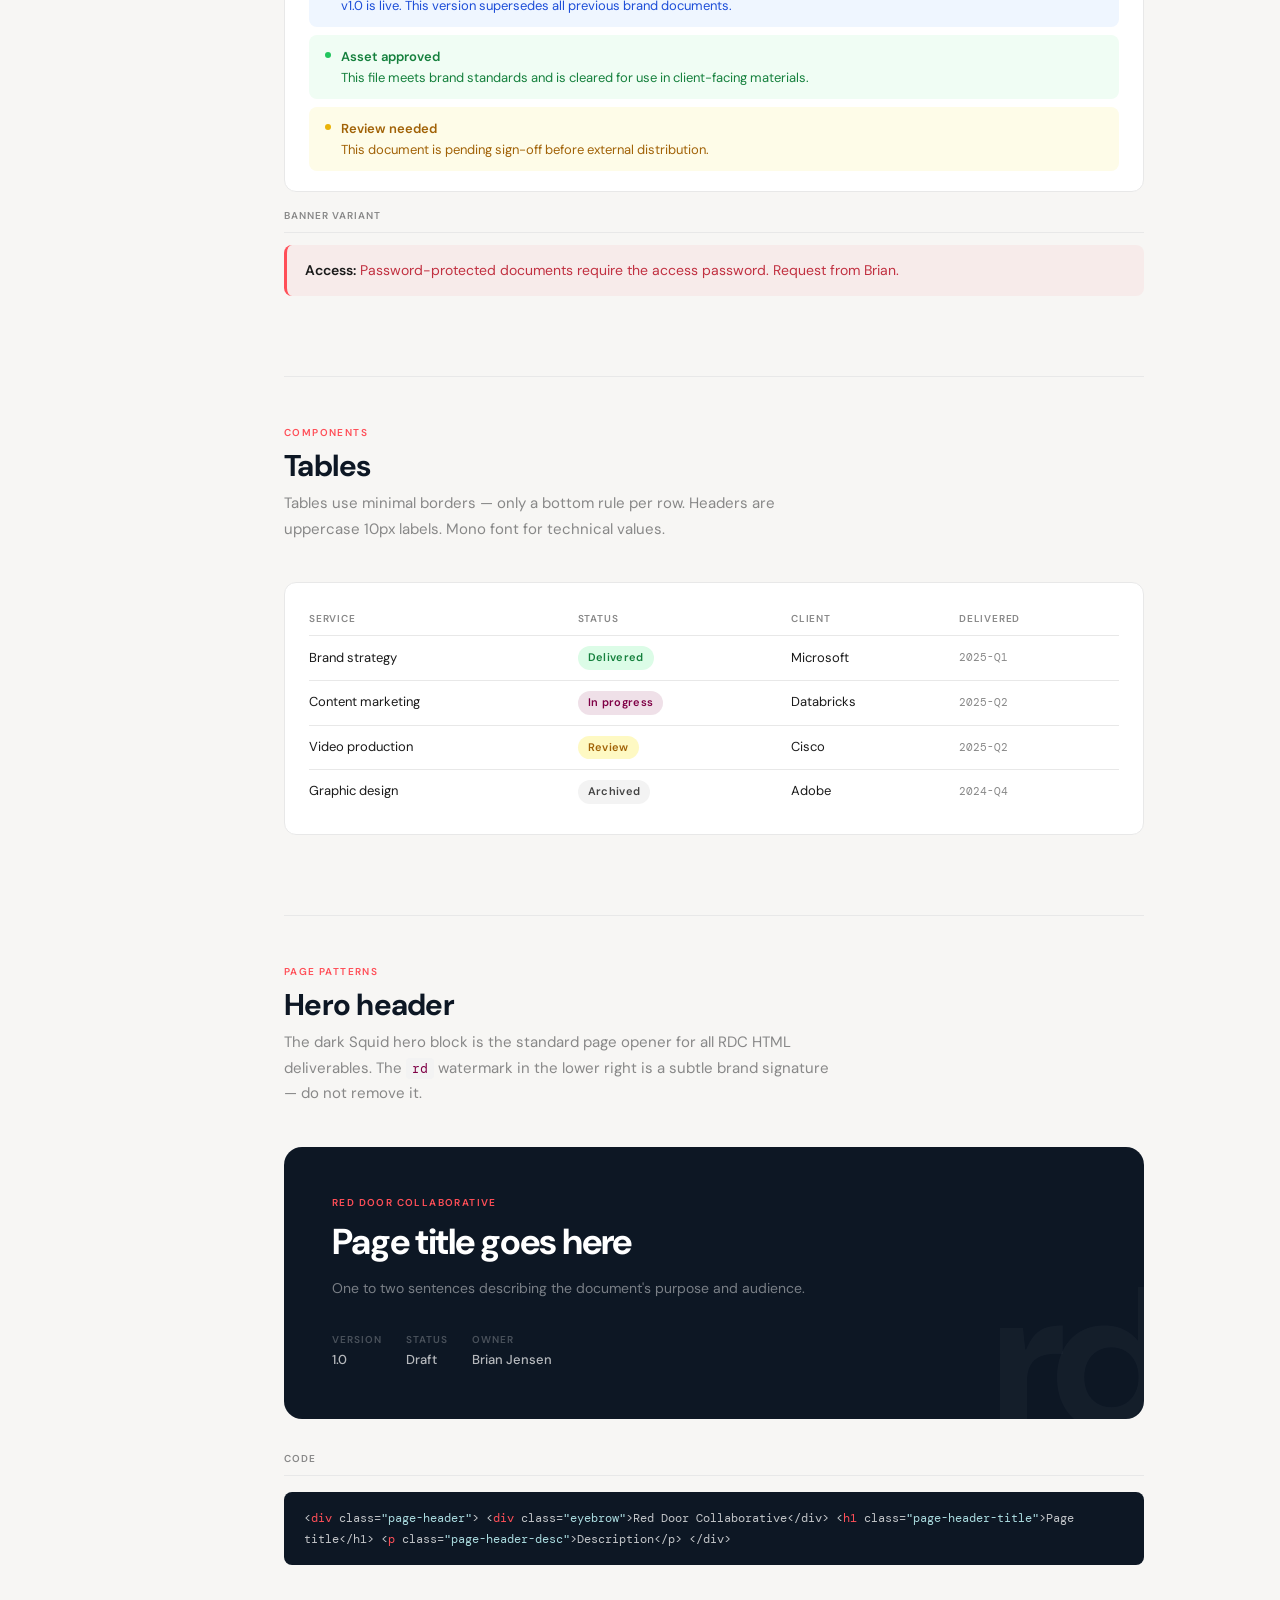
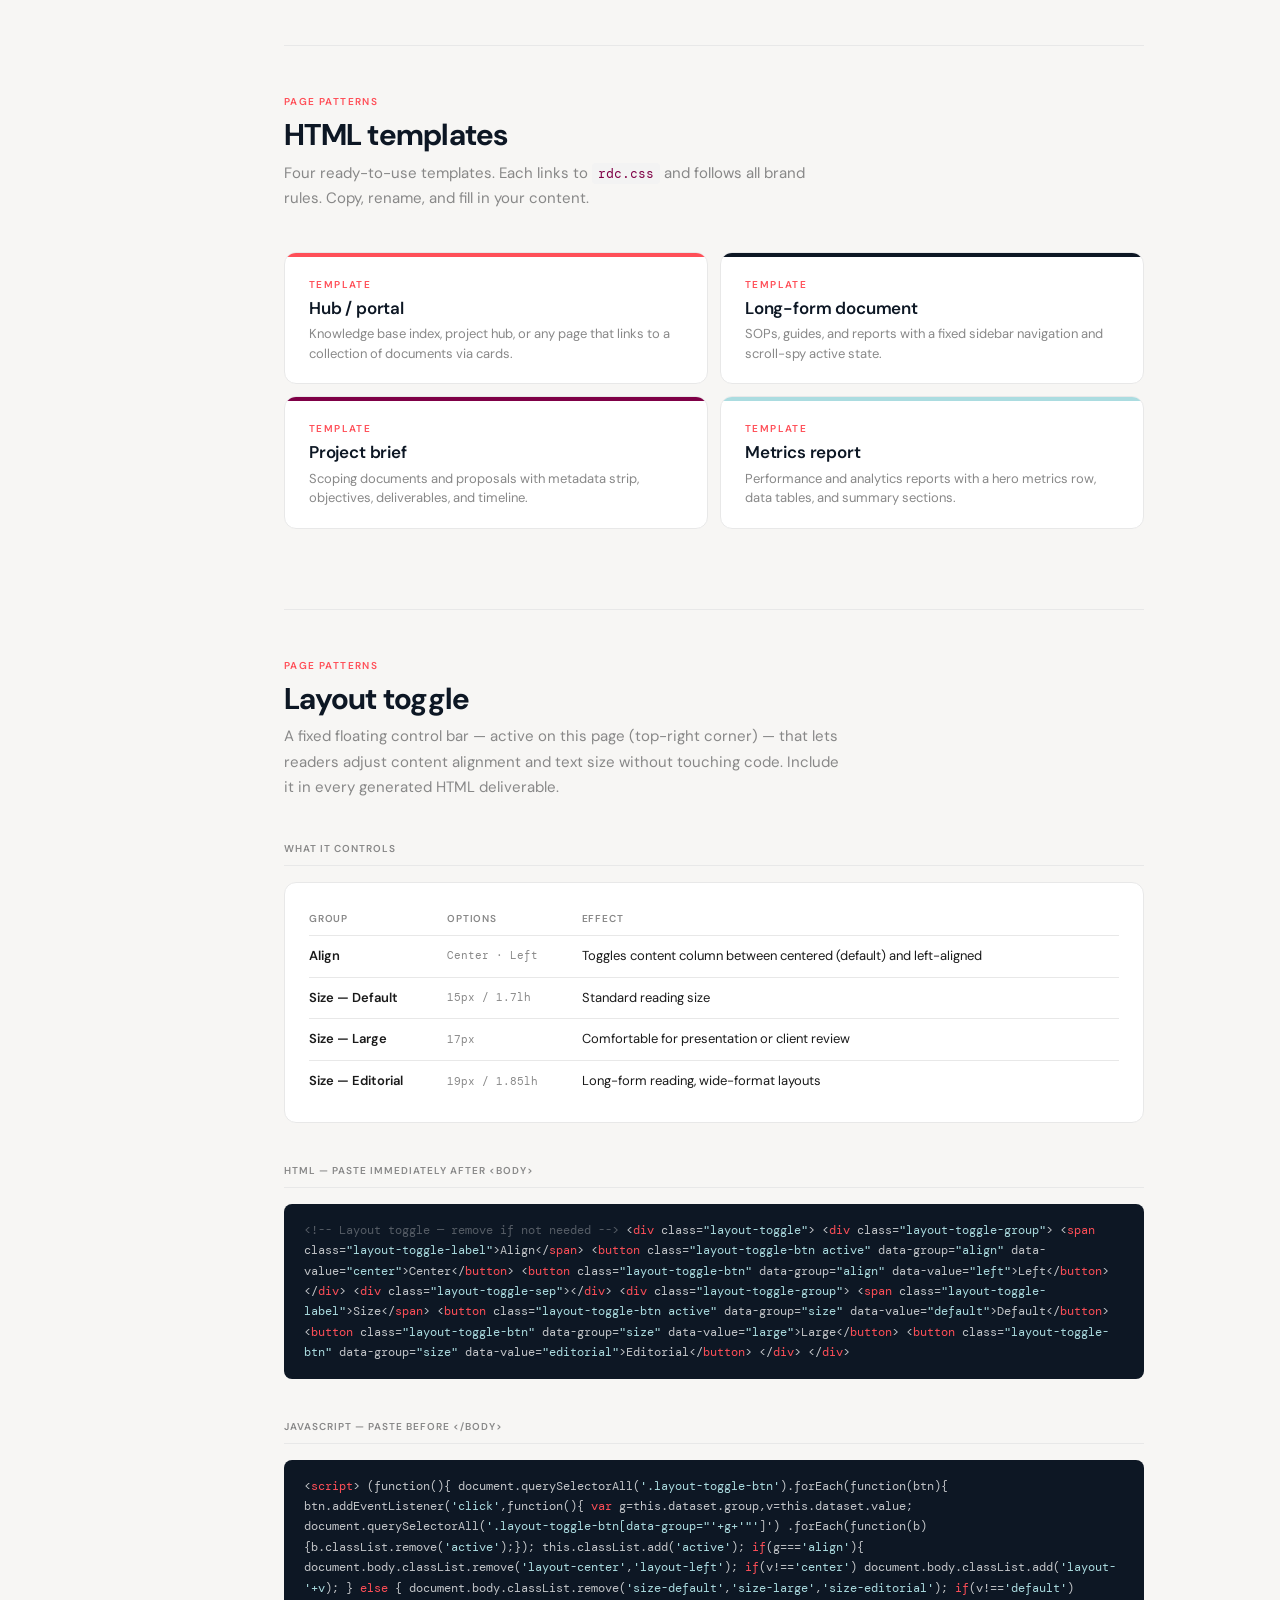
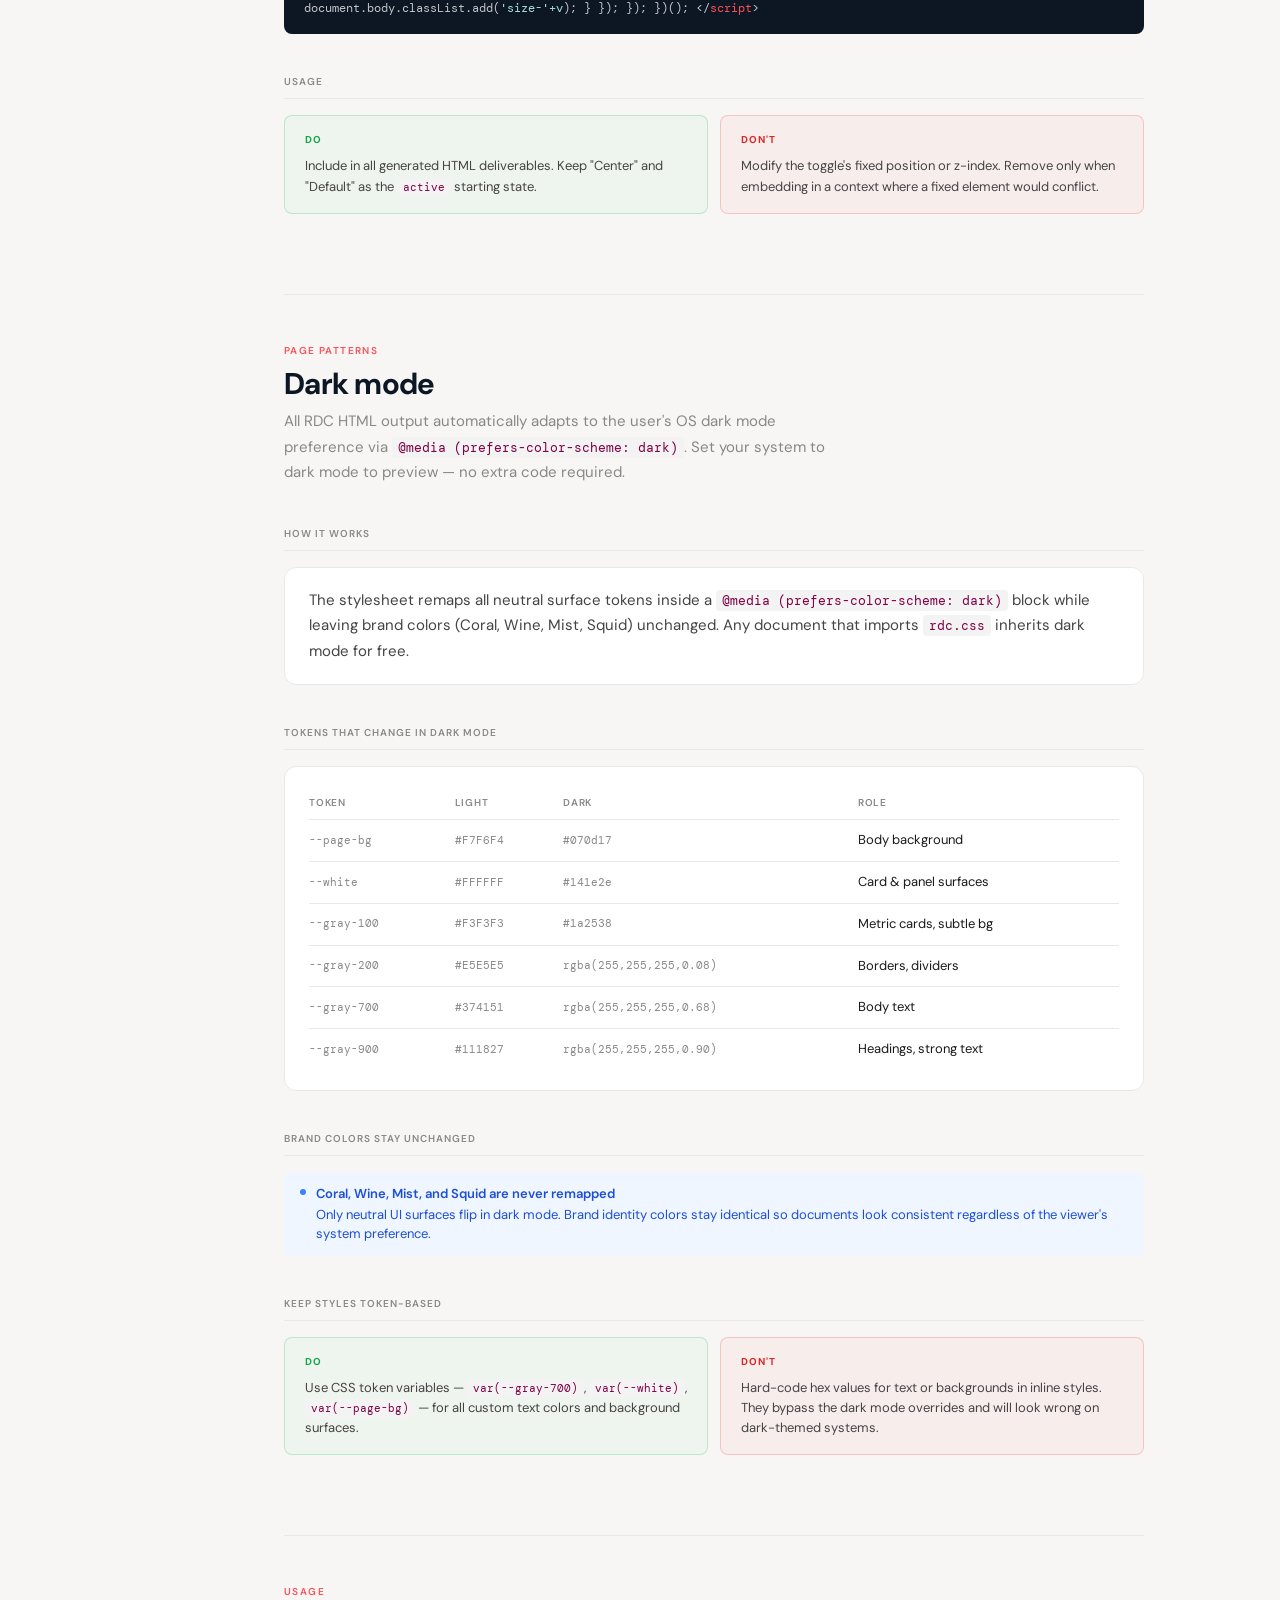
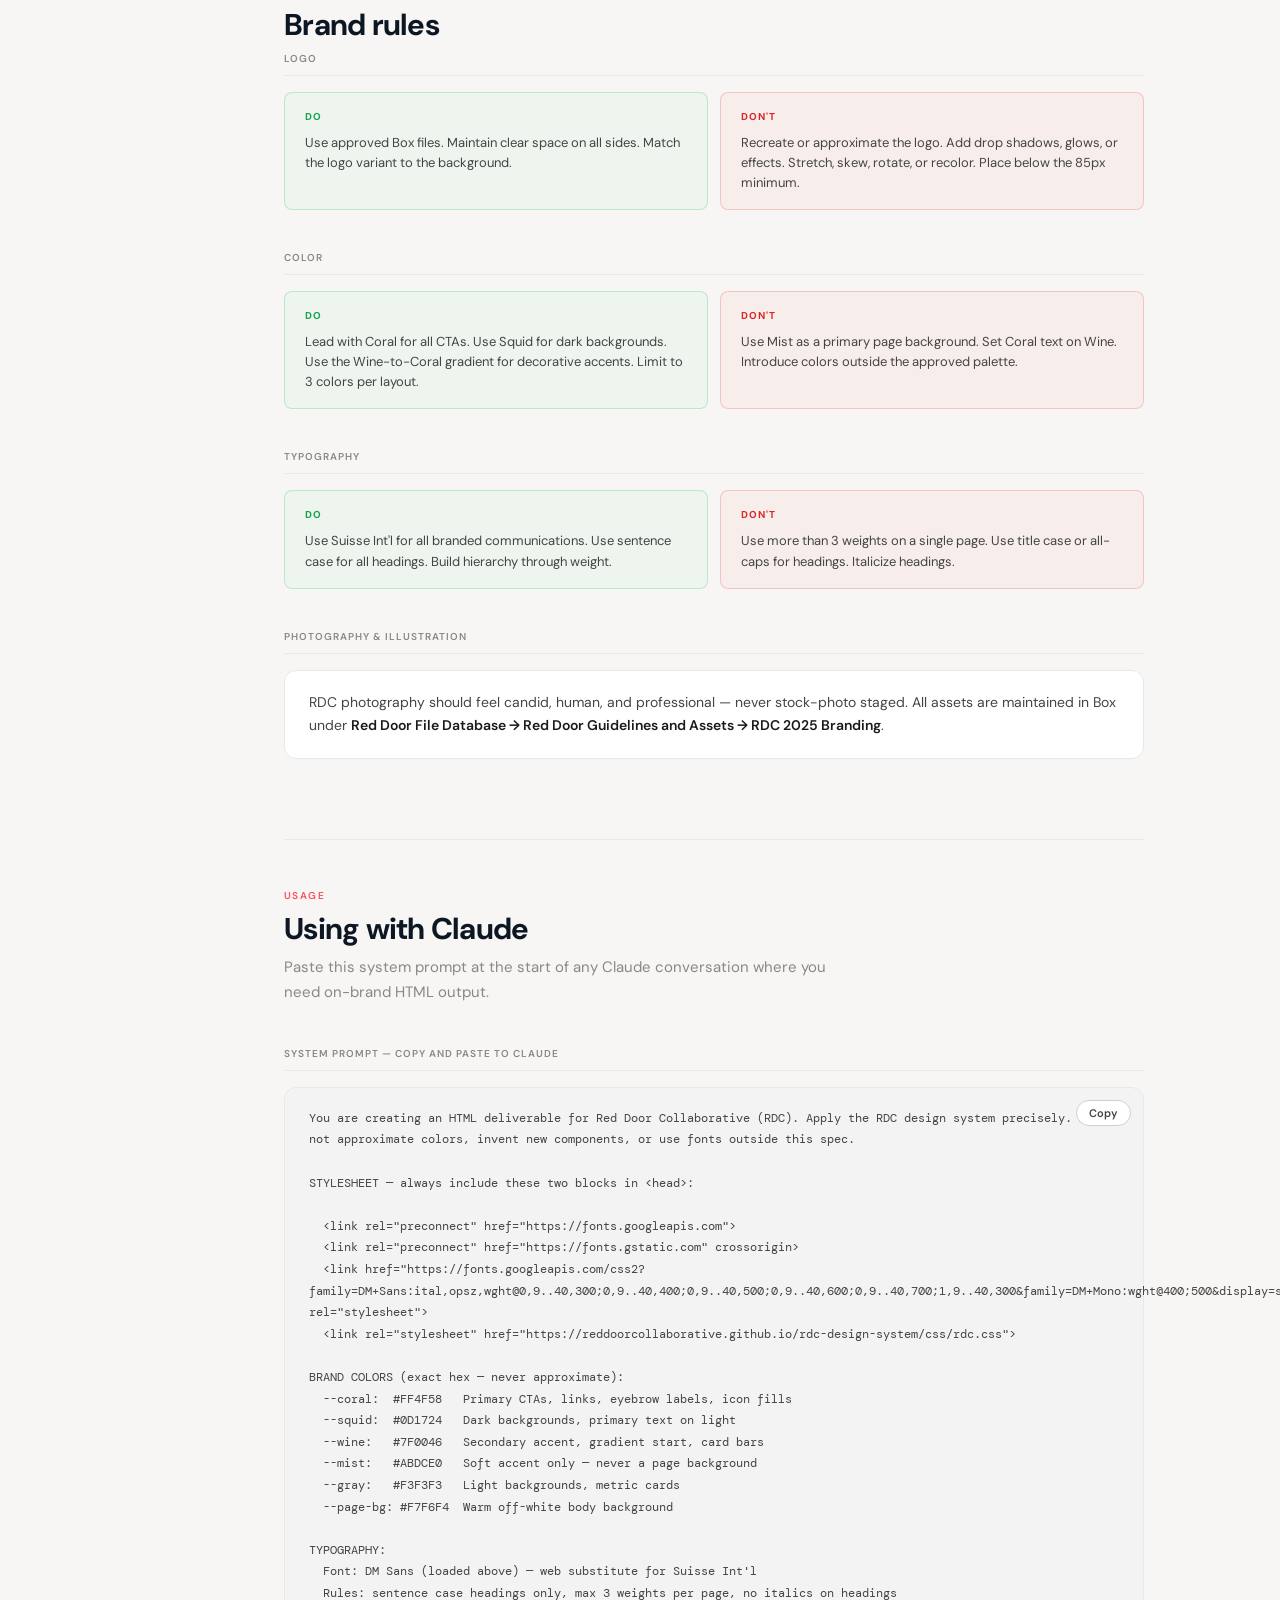
==== commit 3df42a6b: "docs(index): add layout toggle + dark mode sections, update Claude prompt - Layout toggle HTML + JS " ====
--- a/index.html
+++ b/index.html
@@ -9,6 +9,7 @@
 <link href="https://fonts.googleapis.com/css2?family=DM+Sans:ital,opsz,wght@0,9..40,300;0,9..40,400;0,9..40,500;0,9..40,600;0,9..40,700;1,9..40,300&family=DM+Mono:wght@400;500&display=swap" rel="stylesheet">
 <link rel="stylesheet" href="css/rdc.css">
 <style>
+/* Doc-only styles — not part of rdc.css */
 .swatch { border-radius: var(--radius-md); overflow: hidden; border: 1px solid var(--gray-200); background: var(--white); }
 .swatch-block { height: 72px; width: 100%; }
 .swatch-info { padding: 10px 12px; }
@@ -54,6 +55,22 @@
 </head>
 <body>
 
+<!-- Layout toggle -->
+<div class="layout-toggle">
+  <div class="layout-toggle-group">
+    <span class="layout-toggle-label">Align</span>
+    <button class="layout-toggle-btn active" data-group="align" data-value="center">Center</button>
+    <button class="layout-toggle-btn" data-group="align" data-value="left">Left</button>
+  </div>
+  <div class="layout-toggle-sep"></div>
+  <div class="layout-toggle-group">
+    <span class="layout-toggle-label">Size</span>
+    <button class="layout-toggle-btn active" data-group="size" data-value="default">Default</button>
+    <button class="layout-toggle-btn" data-group="size" data-value="large">Large</button>
+    <button class="layout-toggle-btn" data-group="size" data-value="editorial">Editorial</button>
+  </div>
+</div>
+
 <aside class="sidebar">
   <a class="sidebar-logo" href="#">
     <div class="logo-mark">rd</div>
@@ -81,6 +98,8 @@
   <div class="nav-section-label">Page patterns</div>
   <a class="nav-link" href="#patterns">Hero header</a>
   <a class="nav-link" href="#templates">Templates</a>
+  <a class="nav-link" href="#layout-toggle">Layout toggle</a>
+  <a class="nav-link" href="#dark-mode">Dark mode</a>
 
   <div class="nav-section-label">Usage</div>
   <a class="nav-link" href="#guidelines">Brand rules</a>
@@ -89,6 +108,9 @@
   <div class="sidebar-version">v1.0 &middot; 2025</div>
 </aside>
 
+<!-- ============================================================
+     MAIN CONTENT
+============================================================ -->
 <main class="sidebar-content">
 <div class="sidebar-inner">
 
@@ -108,7 +130,6 @@
     <div class="section-eyebrow">Foundation</div>
     <h2 class="section-title">Color palette</h2>
     <p class="section-desc">Six colors define the RDC brand. Coral leads all CTAs and accents. Squid grounds dark surfaces. Wine and Mist provide tonal range. All values sourced from the official brand guide v1.0.</p>
-
     <div class="subsection">
       <div class="subsection-label">Primary palette</div>
       <div class="grid-3">
@@ -117,7 +138,6 @@
         <div class="swatch"><div class="swatch-block" style="background:#7F0046;"></div><div class="swatch-info"><div class="swatch-name">Wine</div><div class="swatch-hex">#7F0046</div><div class="swatch-sub">RGB 127·0·70</div><div class="swatch-sub">CMYK 35·100·48·25</div></div></div>
       </div>
     </div>
-
     <div class="subsection">
       <div class="subsection-label">Secondary palette</div>
       <div class="grid-4">
@@ -127,7 +147,6 @@
         <div class="swatch"><div class="swatch-block" style="background:linear-gradient(180deg,#7F0046 0%,#FF4F58 100%);"></div><div class="swatch-info"><div class="swatch-name">Gradient</div><div class="swatch-hex">Wine → Coral</div><div class="swatch-sub">180° · decorative</div></div></div>
       </div>
     </div>
-
     <div class="subsection">
       <div class="subsection-label">Color purpose</div>
       <div class="card">
@@ -143,7 +162,6 @@
         </table>
       </div>
     </div>
-
     <div class="subsection">
       <div class="subsection-label">Approved color pairings</div>
       <div class="card">
@@ -154,7 +172,6 @@
         <div class="pairing-row"><div class="pairing-strip"><div style="flex:1;background:#7F0046;"></div><div style="flex:1;background:#ABDCE0;"></div></div><div class="pairing-label">Wine + Mist contrast</div></div>
       </div>
     </div>
-
     <div class="subsection">
       <div class="subsection-label">CSS tokens</div>
       <div class="code-block"><span class="cmt">/* Available via rdc.css */</span>
@@ -172,7 +189,6 @@
     <div class="section-eyebrow">Foundation</div>
     <h2 class="section-title">Typography</h2>
     <p class="section-desc">Suisse Int'l (Swiss Typefaces) is the primary brand typeface. Proxima Nova (Adobe Fonts) is the approved secondary digital face. DM Sans is the Google Fonts substitute for HTML deliverables.</p>
-
     <div class="subsection">
       <div class="subsection-label">Typeface hierarchy</div>
       <div class="card">
@@ -187,7 +203,6 @@
         </table>
       </div>
     </div>
-
     <div class="subsection">
       <div class="subsection-label">Type scale</div>
       <div class="card">
@@ -201,7 +216,6 @@
         <div class="type-row"><div class="type-meta">Mono · 12/400</div><div class="type-specimen" style="font-family:var(--font-mono);font-size:12px;color:var(--gray-500);">#FF4F58 · path/to/file.html · v1.0</div></div>
       </div>
     </div>
-
     <div class="subsection">
       <div class="subsection-label">Typography rules</div>
       <div class="card">
@@ -213,7 +227,6 @@
         </ul>
       </div>
     </div>
-
     <div class="subsection">
       <div class="subsection-label">Google Fonts import</div>
       <div class="code-block"><span class="cmt">&lt;!-- Paste in &lt;head&gt; before rdc.css --&gt;</span>
@@ -493,6 +506,120 @@
   </section>
   <hr class="divider">
 
+  <section class="section" id="layout-toggle">
+    <div class="section-eyebrow">Page patterns</div>
+    <h2 class="section-title">Layout toggle</h2>
+    <p class="section-desc">A fixed floating control bar — active on this page (top-right corner) — that lets readers adjust content alignment and text size without touching code. Include it in every generated HTML deliverable.</p>
+    <div class="subsection">
+      <div class="subsection-label">What it controls</div>
+      <div class="card">
+        <table class="table-rdc">
+          <thead><tr><th>Group</th><th>Options</th><th>Effect</th></tr></thead>
+          <tbody>
+            <tr><td><strong>Align</strong></td><td class="mono">Center · Left</td><td>Toggles content column between centered (default) and left-aligned</td></tr>
+            <tr><td><strong>Size — Default</strong></td><td class="mono">15px / 1.7lh</td><td>Standard reading size</td></tr>
+            <tr><td><strong>Size — Large</strong></td><td class="mono">17px</td><td>Comfortable for presentation or client review</td></tr>
+            <tr><td><strong>Size — Editorial</strong></td><td class="mono">19px / 1.85lh</td><td>Long-form reading, wide-format layouts</td></tr>
+          </tbody>
+        </table>
+      </div>
+    </div>
+    <div class="subsection">
+      <div class="subsection-label">HTML — paste immediately after &lt;body&gt;</div>
+      <div class="code-block"><span class="cmt">&lt;!-- Layout toggle — remove if not needed --&gt;</span>
+&lt;<span class="kw">div</span> class=<span class="str">"layout-toggle"</span>&gt;
+  &lt;<span class="kw">div</span> class=<span class="str">"layout-toggle-group"</span>&gt;
+    &lt;<span class="kw">span</span> class=<span class="str">"layout-toggle-label"</span>&gt;Align&lt;/<span class="kw">span</span>&gt;
+    &lt;<span class="kw">button</span> class=<span class="str">"layout-toggle-btn active"</span> data-group=<span class="str">"align"</span> data-value=<span class="str">"center"</span>&gt;Center&lt;/<span class="kw">button</span>&gt;
+    &lt;<span class="kw">button</span> class=<span class="str">"layout-toggle-btn"</span> data-group=<span class="str">"align"</span> data-value=<span class="str">"left"</span>&gt;Left&lt;/<span class="kw">button</span>&gt;
+  &lt;/<span class="kw">div</span>&gt;
+  &lt;<span class="kw">div</span> class=<span class="str">"layout-toggle-sep"</span>&gt;&lt;/<span class="kw">div</span>&gt;
+  &lt;<span class="kw">div</span> class=<span class="str">"layout-toggle-group"</span>&gt;
+    &lt;<span class="kw">span</span> class=<span class="str">"layout-toggle-label"</span>&gt;Size&lt;/<span class="kw">span</span>&gt;
+    &lt;<span class="kw">button</span> class=<span class="str">"layout-toggle-btn active"</span> data-group=<span class="str">"size"</span> data-value=<span class="str">"default"</span>&gt;Default&lt;/<span class="kw">button</span>&gt;
+    &lt;<span class="kw">button</span> class=<span class="str">"layout-toggle-btn"</span> data-group=<span class="str">"size"</span> data-value=<span class="str">"large"</span>&gt;Large&lt;/<span class="kw">button</span>&gt;
+    &lt;<span class="kw">button</span> class=<span class="str">"layout-toggle-btn"</span> data-group=<span class="str">"size"</span> data-value=<span class="str">"editorial"</span>&gt;Editorial&lt;/<span class="kw">button</span>&gt;
+  &lt;/<span class="kw">div</span>&gt;
+&lt;/<span class="kw">div</span>&gt;</div>
+    </div>
+    <div class="subsection">
+      <div class="subsection-label">JavaScript — paste before &lt;/body&gt;</div>
+      <div class="code-block">&lt;<span class="kw">script</span>&gt;
+(function(){
+  document.querySelectorAll(<span class="str">'.layout-toggle-btn'</span>).forEach(function(btn){
+    btn.addEventListener(<span class="str">'click'</span>,function(){
+      <span class="kw">var</span> g=this.dataset.group,v=this.dataset.value;
+      document.querySelectorAll(<span class="str">'.layout-toggle-btn[data-group="'+g+'"'</span>]')
+        .forEach(function(b){b.classList.remove(<span class="str">'active'</span>);});
+      this.classList.add(<span class="str">'active'</span>);
+      <span class="kw">if</span>(g===<span class="str">'align'</span>){
+        document.body.classList.remove(<span class="str">'layout-center'</span>,<span class="str">'layout-left'</span>);
+        <span class="kw">if</span>(v!==<span class="str">'center'</span>) document.body.classList.add(<span class="str">'layout-'+v</span>);
+      } <span class="kw">else</span> {
+        document.body.classList.remove(<span class="str">'size-default'</span>,<span class="str">'size-large'</span>,<span class="str">'size-editorial'</span>);
+        <span class="kw">if</span>(v!==<span class="str">'default'</span>) document.body.classList.add(<span class="str">'size-'+v</span>);
+      }
+    });
+  });
+})();
+&lt;/<span class="kw">script</span>&gt;</div>
+    </div>
+    <div class="subsection">
+      <div class="subsection-label">Usage</div>
+      <div class="do-dont">
+        <div class="do-box"><div class="do-label">Do</div><p>Include in all generated HTML deliverables. Keep "Center" and "Default" as the <code>active</code> starting state.</p></div>
+        <div class="dont-box"><div class="dont-label">Don't</div><p>Modify the toggle's fixed position or z-index. Remove only when embedding in a context where a fixed element would conflict.</p></div>
+      </div>
+    </div>
+  </section>
+  <hr class="divider">
+
+  <section class="section" id="dark-mode">
+    <div class="section-eyebrow">Page patterns</div>
+    <h2 class="section-title">Dark mode</h2>
+    <p class="section-desc">All RDC HTML output automatically adapts to the user's OS dark mode preference via <code>@media (prefers-color-scheme: dark)</code>. Set your system to dark mode to preview — no extra code required.</p>
+    <div class="subsection">
+      <div class="subsection-label">How it works</div>
+      <div class="card">
+        <p>The stylesheet remaps all neutral surface tokens inside a <code>@media (prefers-color-scheme: dark)</code> block while leaving brand colors (Coral, Wine, Mist, Squid) unchanged. Any document that imports <code>rdc.css</code> inherits dark mode for free.</p>
+      </div>
+    </div>
+    <div class="subsection">
+      <div class="subsection-label">Tokens that change in dark mode</div>
+      <div class="card">
+        <table class="table-rdc">
+          <thead><tr><th>Token</th><th>Light</th><th>Dark</th><th>Role</th></tr></thead>
+          <tbody>
+            <tr><td class="mono">--page-bg</td><td class="mono">#F7F6F4</td><td class="mono">#070d17</td><td>Body background</td></tr>
+            <tr><td class="mono">--white</td><td class="mono">#FFFFFF</td><td class="mono">#141e2e</td><td>Card &amp; panel surfaces</td></tr>
+            <tr><td class="mono">--gray-100</td><td class="mono">#F3F3F3</td><td class="mono">#1a2538</td><td>Metric cards, subtle bg</td></tr>
+            <tr><td class="mono">--gray-200</td><td class="mono">#E5E5E5</td><td class="mono">rgba(255,255,255,0.08)</td><td>Borders, dividers</td></tr>
+            <tr><td class="mono">--gray-700</td><td class="mono">#374151</td><td class="mono">rgba(255,255,255,0.68)</td><td>Body text</td></tr>
+            <tr><td class="mono">--gray-900</td><td class="mono">#111827</td><td class="mono">rgba(255,255,255,0.90)</td><td>Headings, strong text</td></tr>
+          </tbody>
+        </table>
+      </div>
+    </div>
+    <div class="subsection">
+      <div class="subsection-label">Brand colors stay unchanged</div>
+      <div class="alert alert-info">
+        <div class="alert-dot"></div>
+        <div class="alert-body">
+          <div class="alert-title">Coral, Wine, Mist, and Squid are never remapped</div>
+          Only neutral UI surfaces flip in dark mode. Brand identity colors stay identical so documents look consistent regardless of the viewer's system preference.
+        </div>
+      </div>
+    </div>
+    <div class="subsection">
+      <div class="subsection-label">Keep styles token-based</div>
+      <div class="do-dont">
+        <div class="do-box"><div class="do-label">Do</div><p>Use CSS token variables — <code>var(--gray-700)</code>, <code>var(--white)</code>, <code>var(--page-bg)</code> — for all custom text colors and background surfaces.</p></div>
+        <div class="dont-box"><div class="dont-label">Don't</div><p>Hard-code hex values for text or backgrounds in inline styles. They bypass the dark mode overrides and will look wrong on dark-themed systems.</p></div>
+      </div>
+    </div>
+  </section>
+  <hr class="divider">
+
   <section class="section" id="guidelines">
     <div class="section-eyebrow">Usage</div>
     <h2 class="section-title">Brand rules</h2>
@@ -556,6 +683,50 @@
   - Logo minimum size: 85px wide
   - No drop shadows on the logo mark
   - Card top accent bars are always 4px height
+
+LAYOUT TOGGLE — include in every generated HTML file:
+  Paste immediately after the opening &lt;body&gt; tag:
+
+  &lt;div class="layout-toggle"&gt;
+    &lt;div class="layout-toggle-group"&gt;
+      &lt;span class="layout-toggle-label"&gt;Align&lt;/span&gt;
+      &lt;button class="layout-toggle-btn active" data-group="align" data-value="center"&gt;Center&lt;/button&gt;
+      &lt;button class="layout-toggle-btn" data-group="align" data-value="left"&gt;Left&lt;/button&gt;
+    &lt;/div&gt;
+    &lt;div class="layout-toggle-sep"&gt;&lt;/div&gt;
+    &lt;div class="layout-toggle-group"&gt;
+      &lt;span class="layout-toggle-label"&gt;Size&lt;/span&gt;
+      &lt;button class="layout-toggle-btn active" data-group="size" data-value="default"&gt;Default&lt;/button&gt;
+      &lt;button class="layout-toggle-btn" data-group="size" data-value="large"&gt;Large&lt;/button&gt;
+      &lt;button class="layout-toggle-btn" data-group="size" data-value="editorial"&gt;Editorial&lt;/button&gt;
+    &lt;/div&gt;
+  &lt;/div&gt;
+
+  Paste immediately before the closing &lt;/body&gt; tag:
+
+  &lt;script&gt;
+  (function(){
+    document.querySelectorAll('.layout-toggle-btn').forEach(function(btn){
+      btn.addEventListener('click',function(){
+        var g=this.dataset.group,v=this.dataset.value;
+        document.querySelectorAll('.layout-toggle-btn[data-group="'+g+'"')
+          .forEach(function(b){b.classList.remove('active');});
+        this.classList.add('active');
+        if(g==='align'){
+          document.body.classList.remove('layout-center','layout-left');
+          if(v!=='center') document.body.classList.add('layout-'+v);
+        } else {
+          document.body.classList.remove('size-default','size-large','size-editorial');
+          if(v!=='default') document.body.classList.add('size-'+v);
+        }
+      });
+    });
+  })();
+  &lt;/script&gt;
+
+DARK MODE — automatic, no extra code needed:
+  rdc.css adapts to @media (prefers-color-scheme: dark) automatically.
+  Always use var(--token) variables for text and backgrounds — never hard-code hex values.
 
 DESIGN SYSTEM REFERENCE: https://reddoorcollaborative.github.io/rdc-design-system/</div>
       </div>
@@ -614,5 +785,25 @@
 }
 </script>
 
+<script>
+(function(){
+  document.querySelectorAll('.layout-toggle-btn').forEach(function(btn){
+    btn.addEventListener('click',function(){
+      var g=this.dataset.group,v=this.dataset.value;
+      document.querySelectorAll('.layout-toggle-btn[data-group="'+g+'"')
+        .forEach(function(b){b.classList.remove('active');});
+      this.classList.add('active');
+      if(g==='align'){
+        document.body.classList.remove('layout-center','layout-left');
+        if(v!=='center') document.body.classList.add('layout-'+v);
+      } else {
+        document.body.classList.remove('size-default','size-large','size-editorial');
+        if(v!=='default') document.body.classList.add('size-'+v);
+      }
+    });
+  });
+})();
+</script>
+
 </body>
-</html>+</html>
--- a/css/rdc.css
+++ b/css/rdc.css
@@ -746,3 +746,187 @@
   h2 { font-size: 22px; }
   .section-title { font-size: 24px; }
 }
+
+
+/* ——————————————————————————————————————————
+   15. LAYOUT TOGGLE
+   Floating view-control bar. Add the HTML snippet
+   (from the design system docs) to any page.
+—————————————————————————————————————————— */
+.layout-toggle {
+  position: fixed;
+  top: 14px; right: 16px;
+  z-index: 200;
+  display: flex; align-items: center; gap: 6px;
+  background: var(--white);
+  border: 1px solid var(--gray-200);
+  border-radius: var(--radius-pill);
+  padding: 5px 8px;
+  box-shadow: var(--shadow-md);
+  font-family: var(--font-sans);
+}
+
+.layout-toggle-group { display: flex; align-items: center; gap: 2px; }
+
+.layout-toggle-label {
+  font-size: 9px; font-weight: 600;
+  letter-spacing: 0.1em; text-transform: uppercase;
+  color: var(--gray-300);
+  padding: 0 4px 0 2px;
+  white-space: nowrap;
+}
+
+.layout-toggle-sep {
+  width: 1px; height: 14px;
+  background: var(--gray-200);
+  margin: 0 2px;
+}
+
+.layout-toggle-btn {
+  font-family: var(--font-sans);
+  font-size: 11px; font-weight: 500;
+  padding: 4px 10px;
+  border-radius: var(--radius-pill);
+  border: none; cursor: pointer;
+  background: transparent;
+  color: var(--gray-500);
+  transition: background 0.12s, color 0.12s;
+  line-height: 1;
+  white-space: nowrap;
+}
+
+.layout-toggle-btn:hover {
+  background: var(--gray-100);
+  color: var(--gray-900);
+}
+
+.layout-toggle-btn.active {
+  background: var(--squid);
+  color: #fff;
+}
+
+/* ——— Alignment body classes ——— */
+body.layout-left .wrap,
+body.layout-left .wrap-narrow { margin-left: 0; margin-right: 0; }
+
+/* ——— Size body classes ——— */
+body.size-large p,
+body.size-large li                 { font-size: 17px; }
+body.size-large h2                 { font-size: clamp(24px, 3.2vw, 36px); }
+body.size-large h3                 { font-size: 22px; }
+body.size-large .section-title     { font-size: 34px; }
+body.size-large .page-header-title { font-size: clamp(30px, 4.5vw, 44px); }
+
+body.size-editorial p,
+body.size-editorial li                  { font-size: 19px; line-height: 1.85; }
+body.size-editorial h1                  { font-size: clamp(36px, 5vw, 56px); }
+body.size-editorial h2                  { font-size: clamp(28px, 3.8vw, 42px); }
+body.size-editorial h3                  { font-size: 26px; }
+body.size-editorial .section-title      { font-size: 40px; }
+body.size-editorial .section-desc       { font-size: 17px; }
+body.size-editorial .page-header-desc   { font-size: 16px; line-height: 1.75; }
+body.size-editorial .page-header-title  { font-size: clamp(32px, 5vw, 50px); }
+
+
+/* ——————————————————————————————————————————
+   16. DARK MODE
+   Applied automatically when the OS/browser is set to dark.
+   Brand colors (coral, wine, mist, squid) are unchanged.
+—————————————————————————————————————————— */
+@media (prefers-color-scheme: dark) {
+
+  :root {
+    /* Page hierarchy — darker = deeper layer */
+    --page-bg:  #070d17;   /* Body canvas */
+    --white:    #141e2e;   /* Card surfaces */
+
+    /* Neutral scale */
+    --gray-50:  #111828;
+    --gray-100: #1a2538;
+    --gray-200: rgba(255,255,255,0.08);
+    --gray-300: rgba(255,255,255,0.16);
+    --gray-500: rgba(255,255,255,0.42);
+    --gray-700: rgba(255,255,255,0.68);
+    --gray-900: rgba(255,255,255,0.90);
+
+    /* Shadows */
+    --shadow-sm: 0 1px 3px  rgba(0,0,0,0.45);
+    --shadow-md: 0 4px 12px rgba(0,0,0,0.55);
+    --shadow-lg: 0 8px 24px rgba(0,0,0,0.65);
+  }
+
+  /* Headings default to squid — remap for dark bg */
+  h1, h2, h3, h4 { color: rgba(255,255,255,0.90); }
+  h5             { color: rgba(255,255,255,0.90); }
+  h6             { color: rgba(255,255,255,0.40); }
+
+  strong { color: rgba(255,255,255,0.90); }
+
+  /* Dividers & rules */
+  hr, .divider    { border-top-color: rgba(255,255,255,0.07); }
+
+  /* Inline code */
+  code { background: rgba(255,255,255,0.07); color: var(--mist); }
+  pre  { background: rgba(255,255,255,0.05); }
+
+  blockquote { background: rgba(255,79,88,0.06); }
+
+  /* Page header — add border to distinguish from dark page bg */
+  .page-header { border: 1px solid rgba(255,255,255,0.05); }
+
+  /* Section title (explicitly sets --squid, needs override) */
+  .section-title    { color: rgba(255,255,255,0.90); }
+  .section-desc     { color: rgba(255,255,255,0.42); }
+  .subsection-label { border-bottom-color: rgba(255,255,255,0.07); }
+
+  /* Sidebar — subtle right border to separate from dark content area */
+  .sidebar { border-right: 1px solid rgba(255,255,255,0.05); }
+
+  /* Page footer */
+  .page-footer { border-top-color: rgba(255,255,255,0.07); }
+  .page-footer a { color: rgba(255,255,255,0.50); }
+
+  /* Tables */
+  .table-rdc th,
+  .table-rdc td { border-bottom-color: rgba(255,255,255,0.07); }
+
+  /* Buttons — adjust dark variants for dark bg */
+  .btn-dark { border: 1px solid rgba(255,255,255,0.08); }
+  .btn-outline-dark {
+    color: rgba(255,255,255,0.80);
+    border-color: rgba(255,255,255,0.22);
+  }
+
+  /* Alerts — override hardcoded light backgrounds */
+  .alert-info    { background: rgba(59,130,246,0.12);  color: #93c5fd; }
+  .alert-info .alert-dot { background: #60a5fa; }
+
+  .alert-success { background: rgba(34,197,94,0.10);   color: #86efac; }
+  .alert-success .alert-dot { background: #4ade80; }
+
+  .alert-warning { background: rgba(234,179,8,0.10);   color: #fde68a; }
+  .alert-warning .alert-dot { background: #facc15; }
+
+  .alert-banner  { background: rgba(255,79,88,0.08); }
+
+  /* Badges — override hardcoded light backgrounds */
+  .badge-success { background: rgba(34,197,94,0.15);   color: #4ade80; }
+  .badge-warning { background: rgba(234,179,8,0.13);   color: #fde068; }
+  .badge-neutral { background: rgba(255,255,255,0.08); color: rgba(255,255,255,0.55); }
+  .badge-squid   { background: rgba(255,255,255,0.08); color: rgba(255,255,255,0.70); }
+
+  /* Do / Don't boxes */
+  .do-box   { background: rgba(34,197,94,0.06);  border-color: rgba(34,197,94,0.18); }
+  .dont-box { background: rgba(239,68,68,0.06);  border-color: rgba(239,68,68,0.18); }
+  .do-box p, .dont-box p { color: rgba(255,255,255,0.68); }
+
+  /* Layout toggle — active btn on dark surface */
+  .layout-toggle-btn.active {
+    background: rgba(255,255,255,0.14);
+    color: #fff;
+  }
+  .layout-toggle-btn:hover {
+    background: rgba(255,255,255,0.07);
+    color: rgba(255,255,255,0.90);
+  }
+}
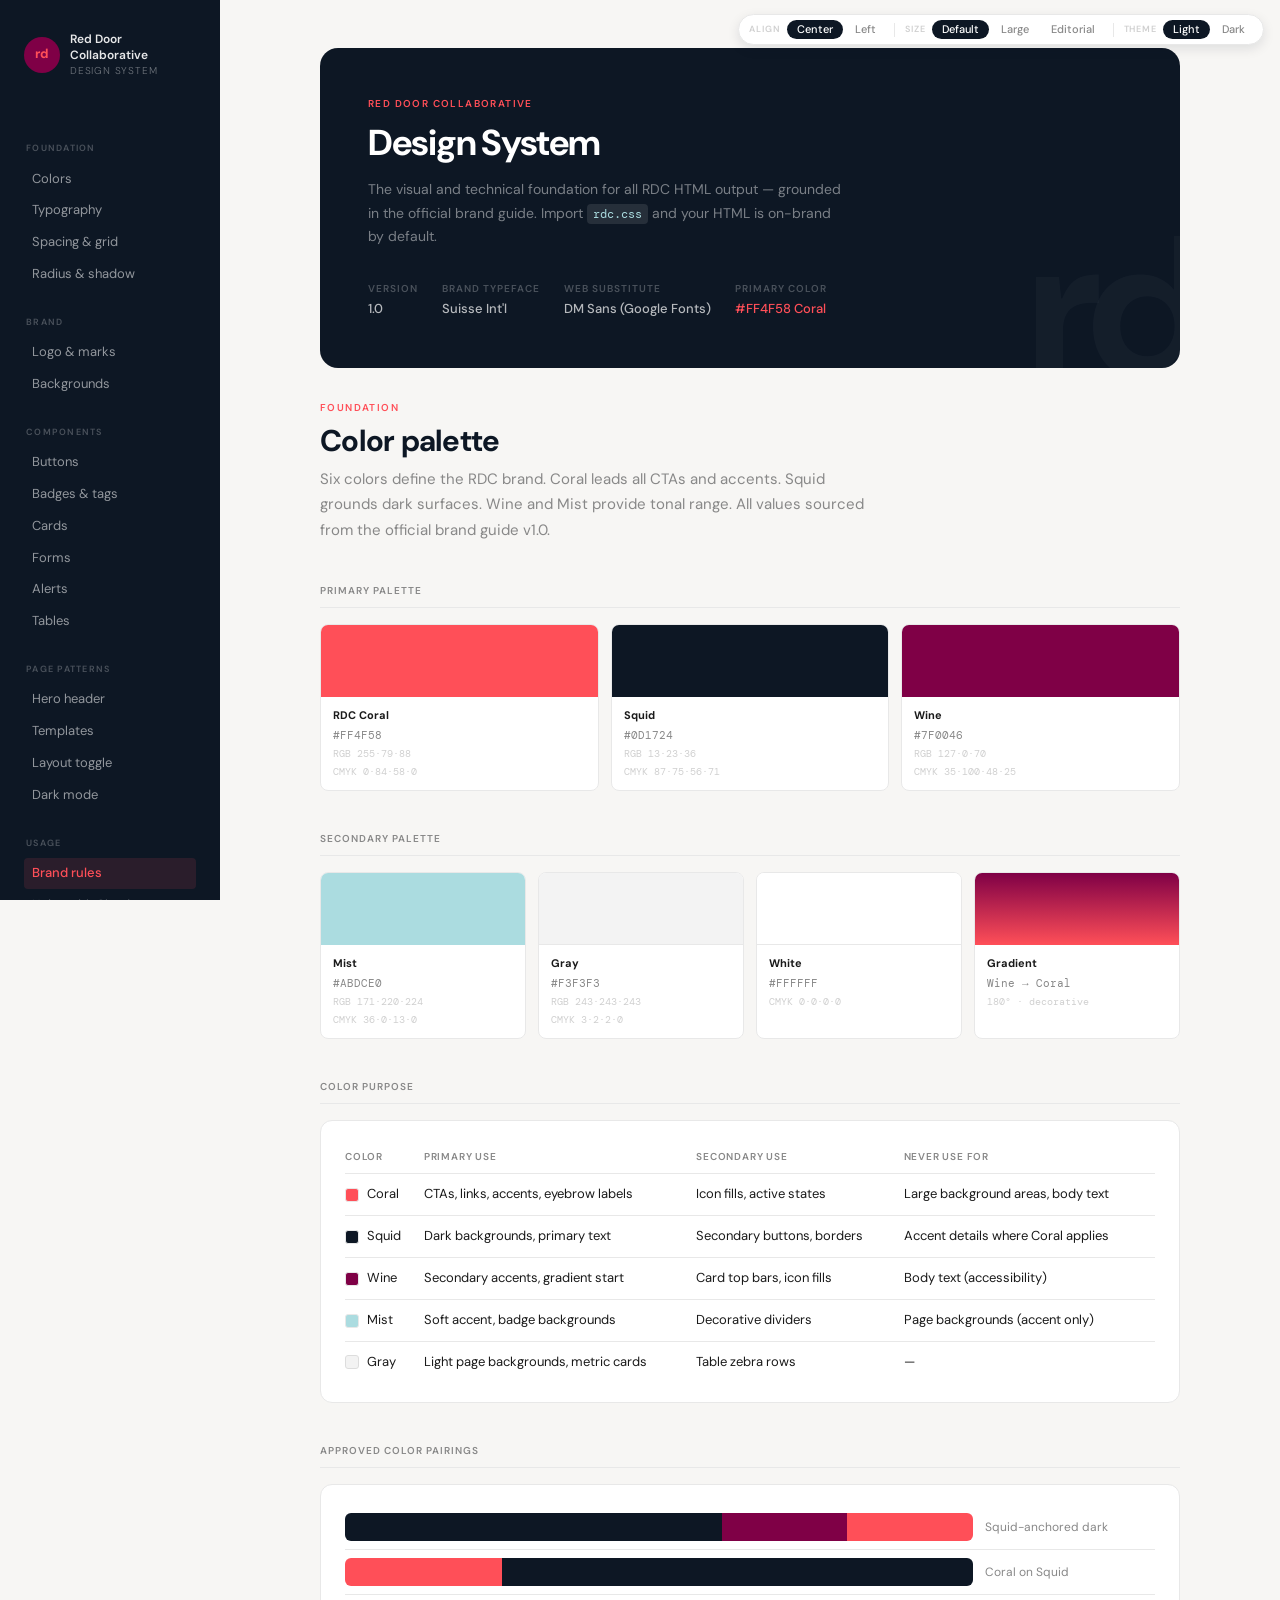
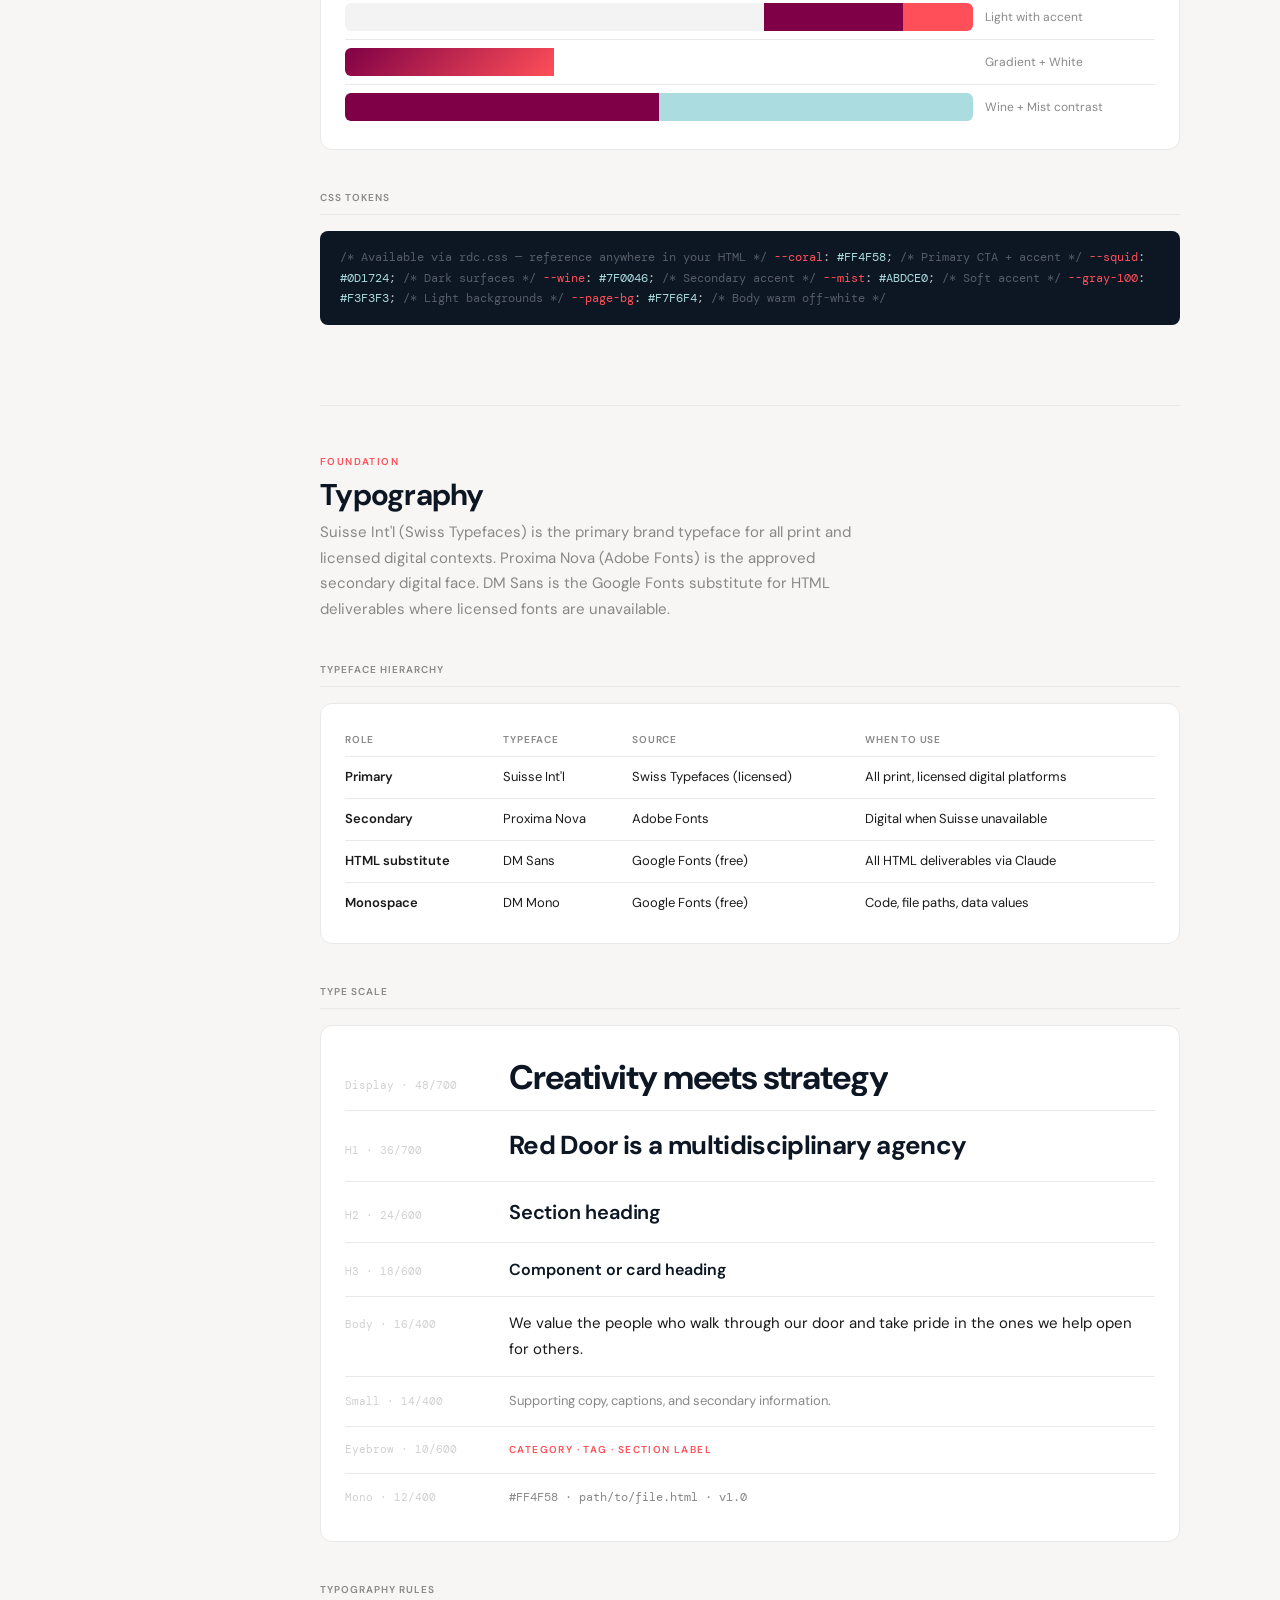
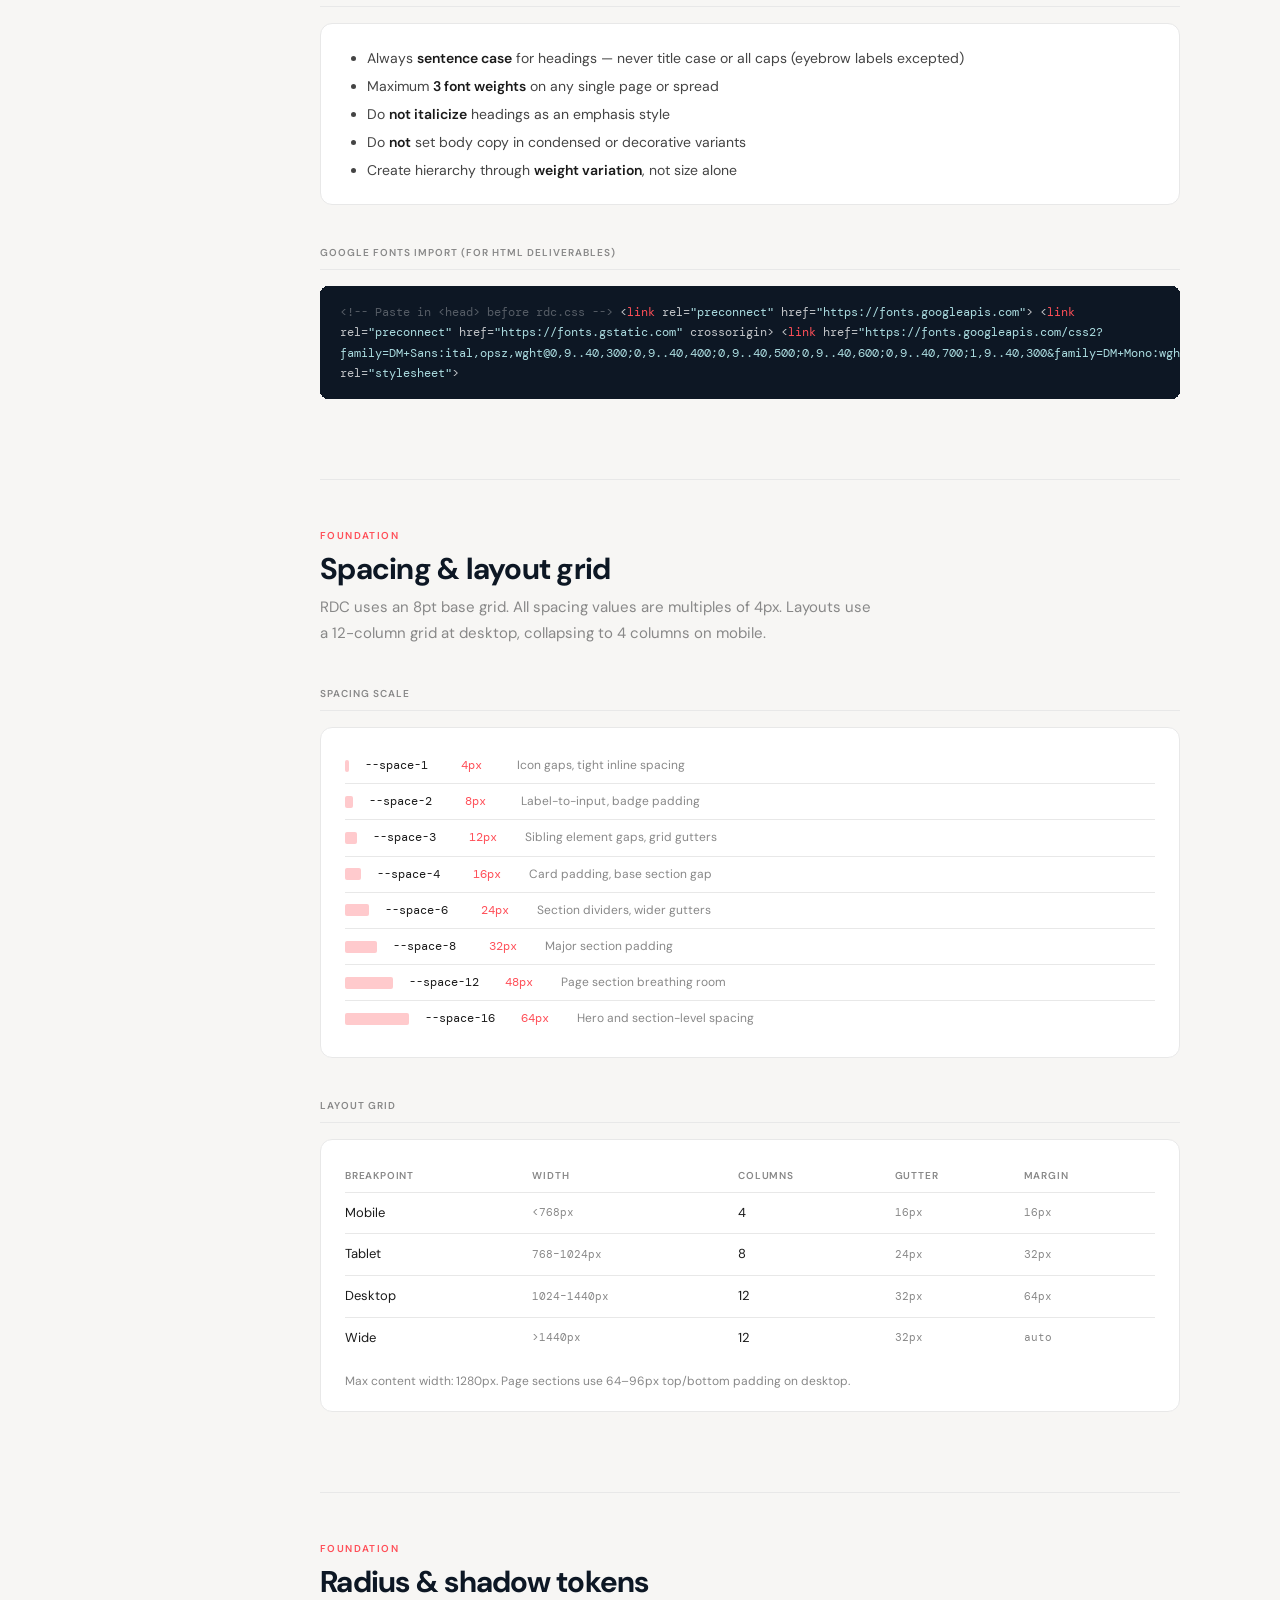
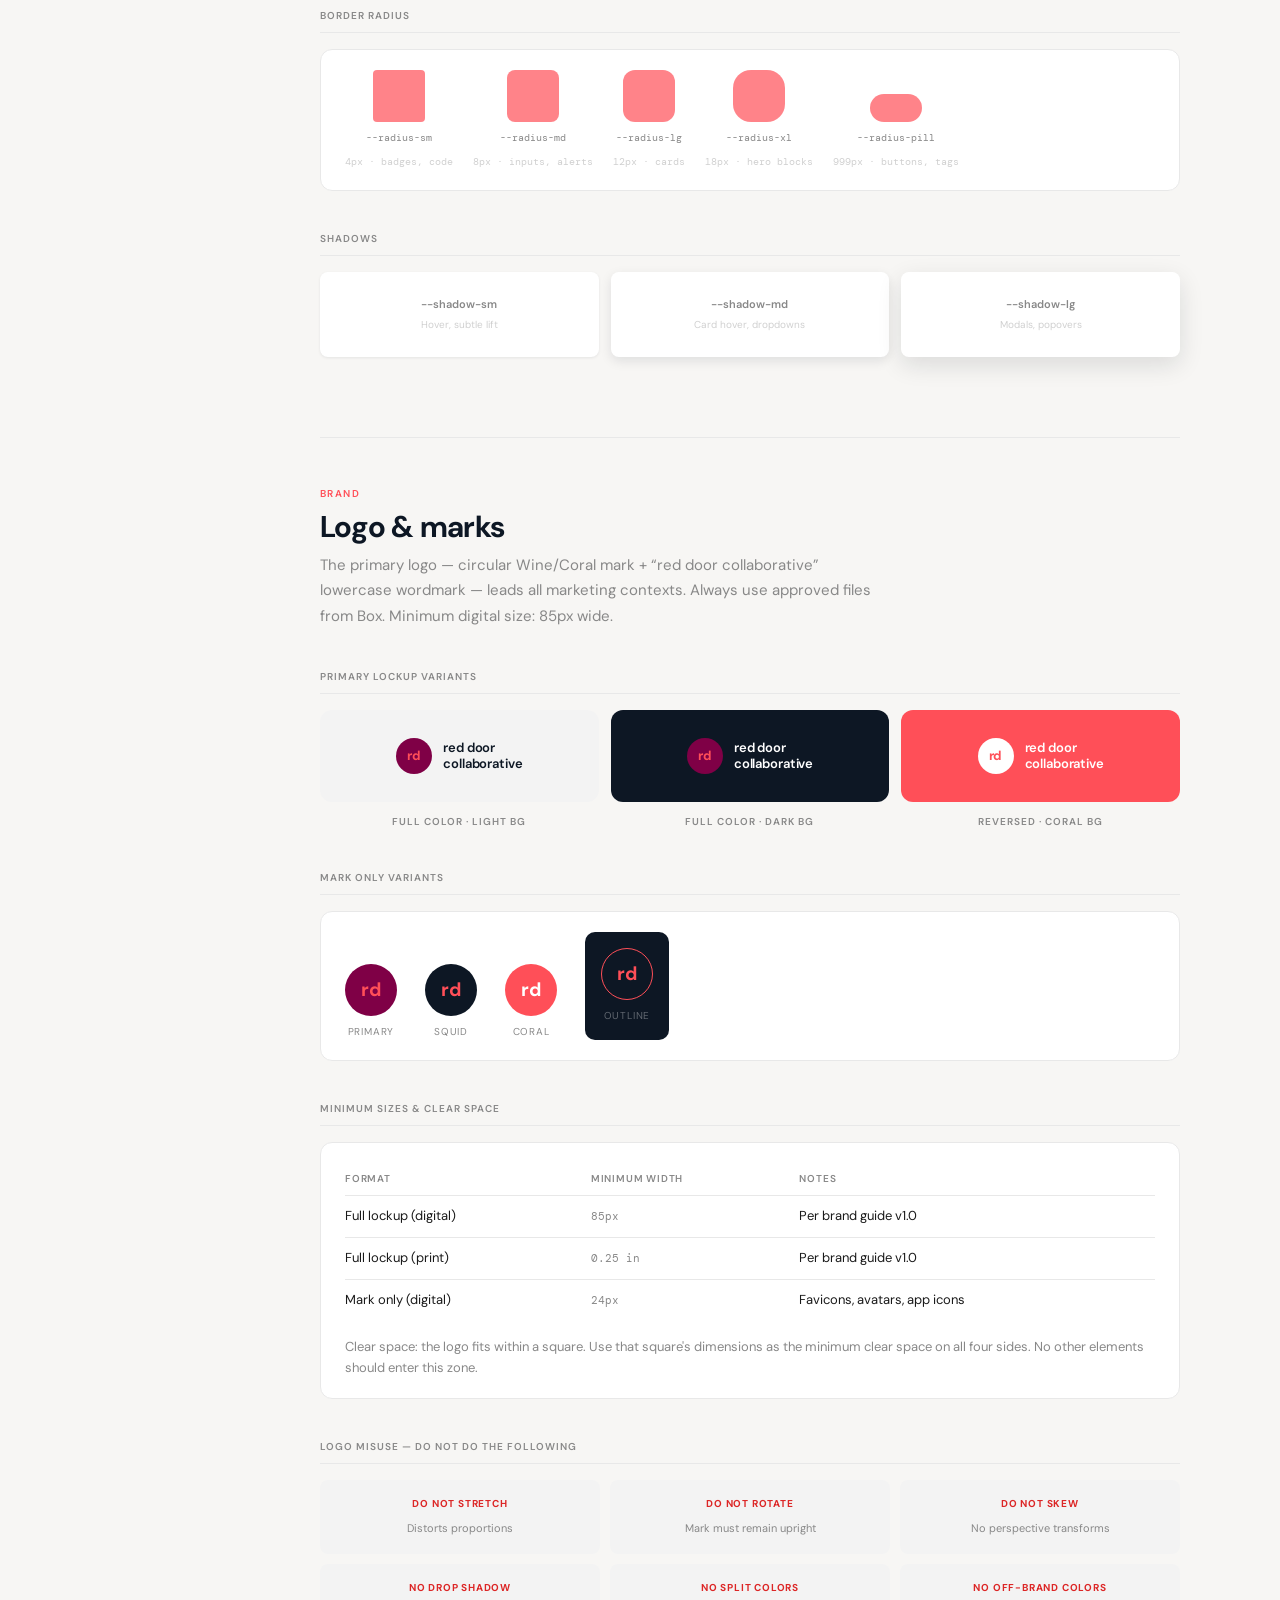
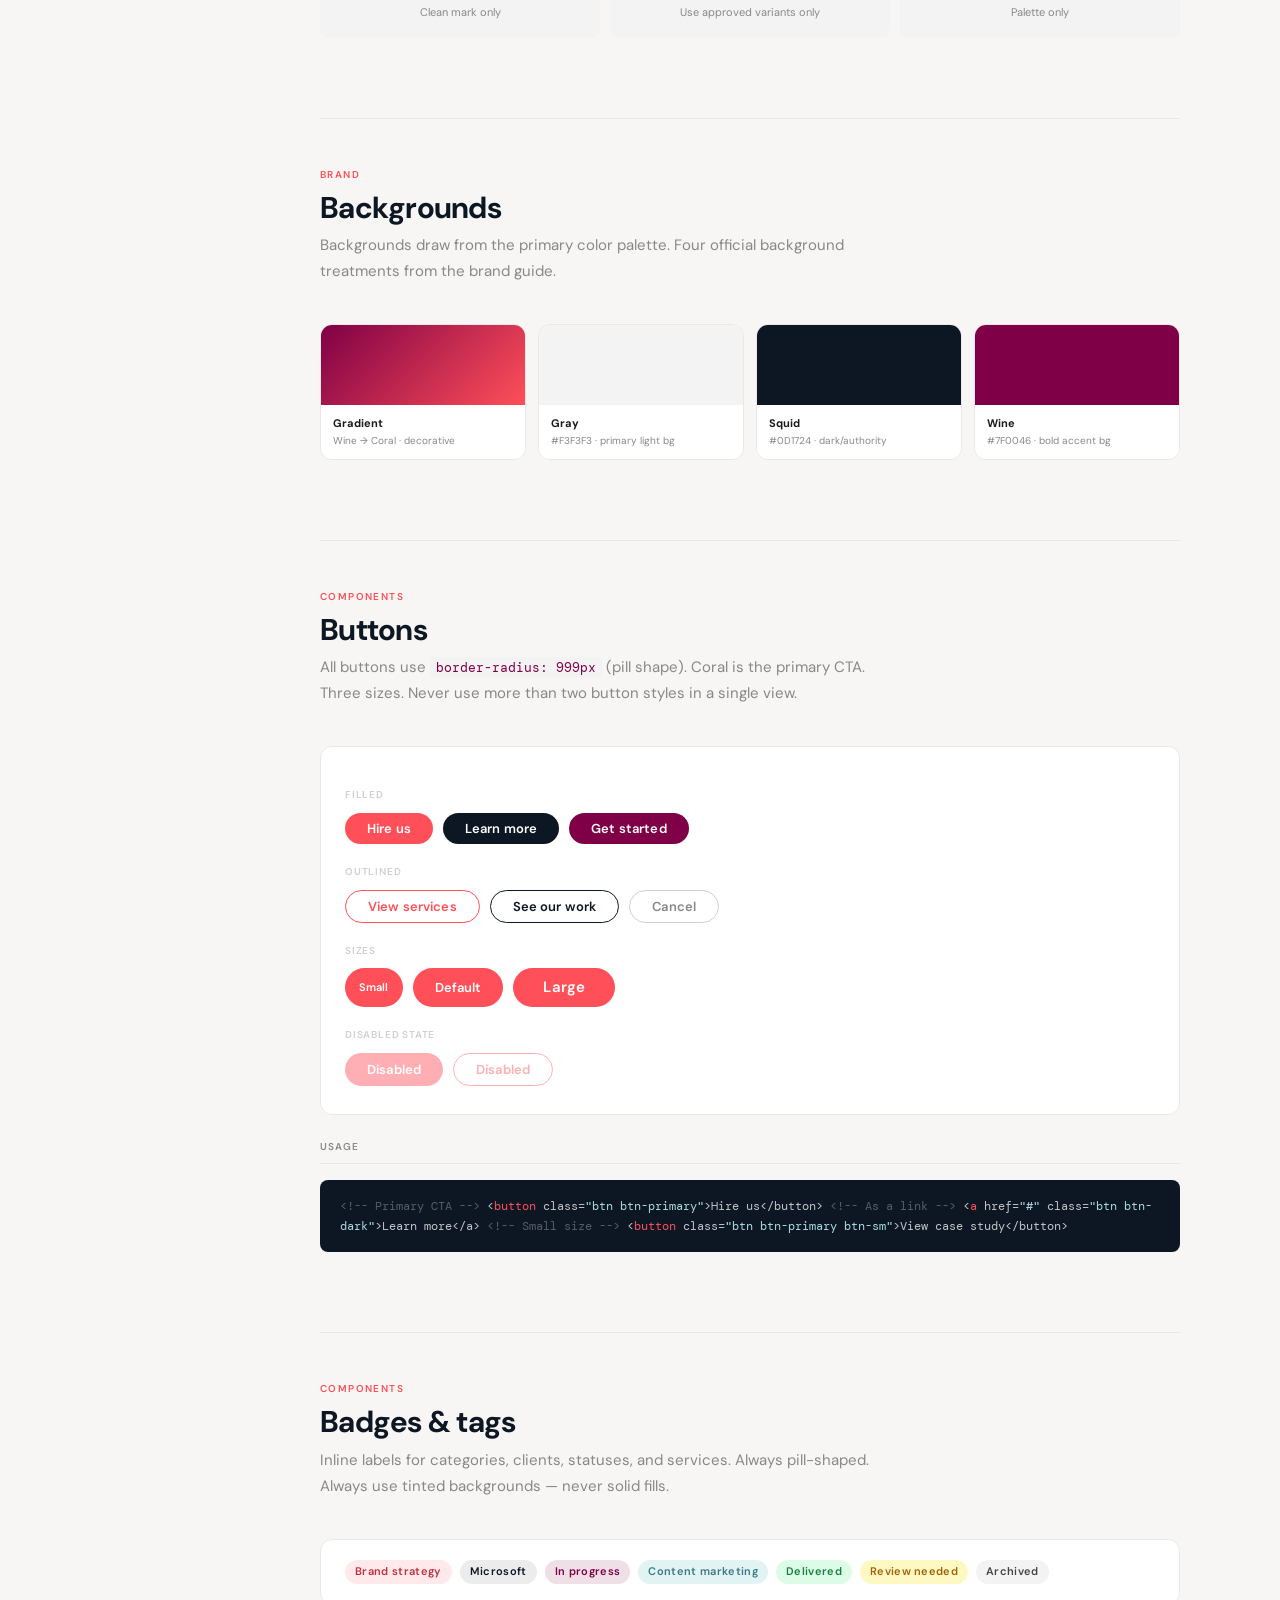
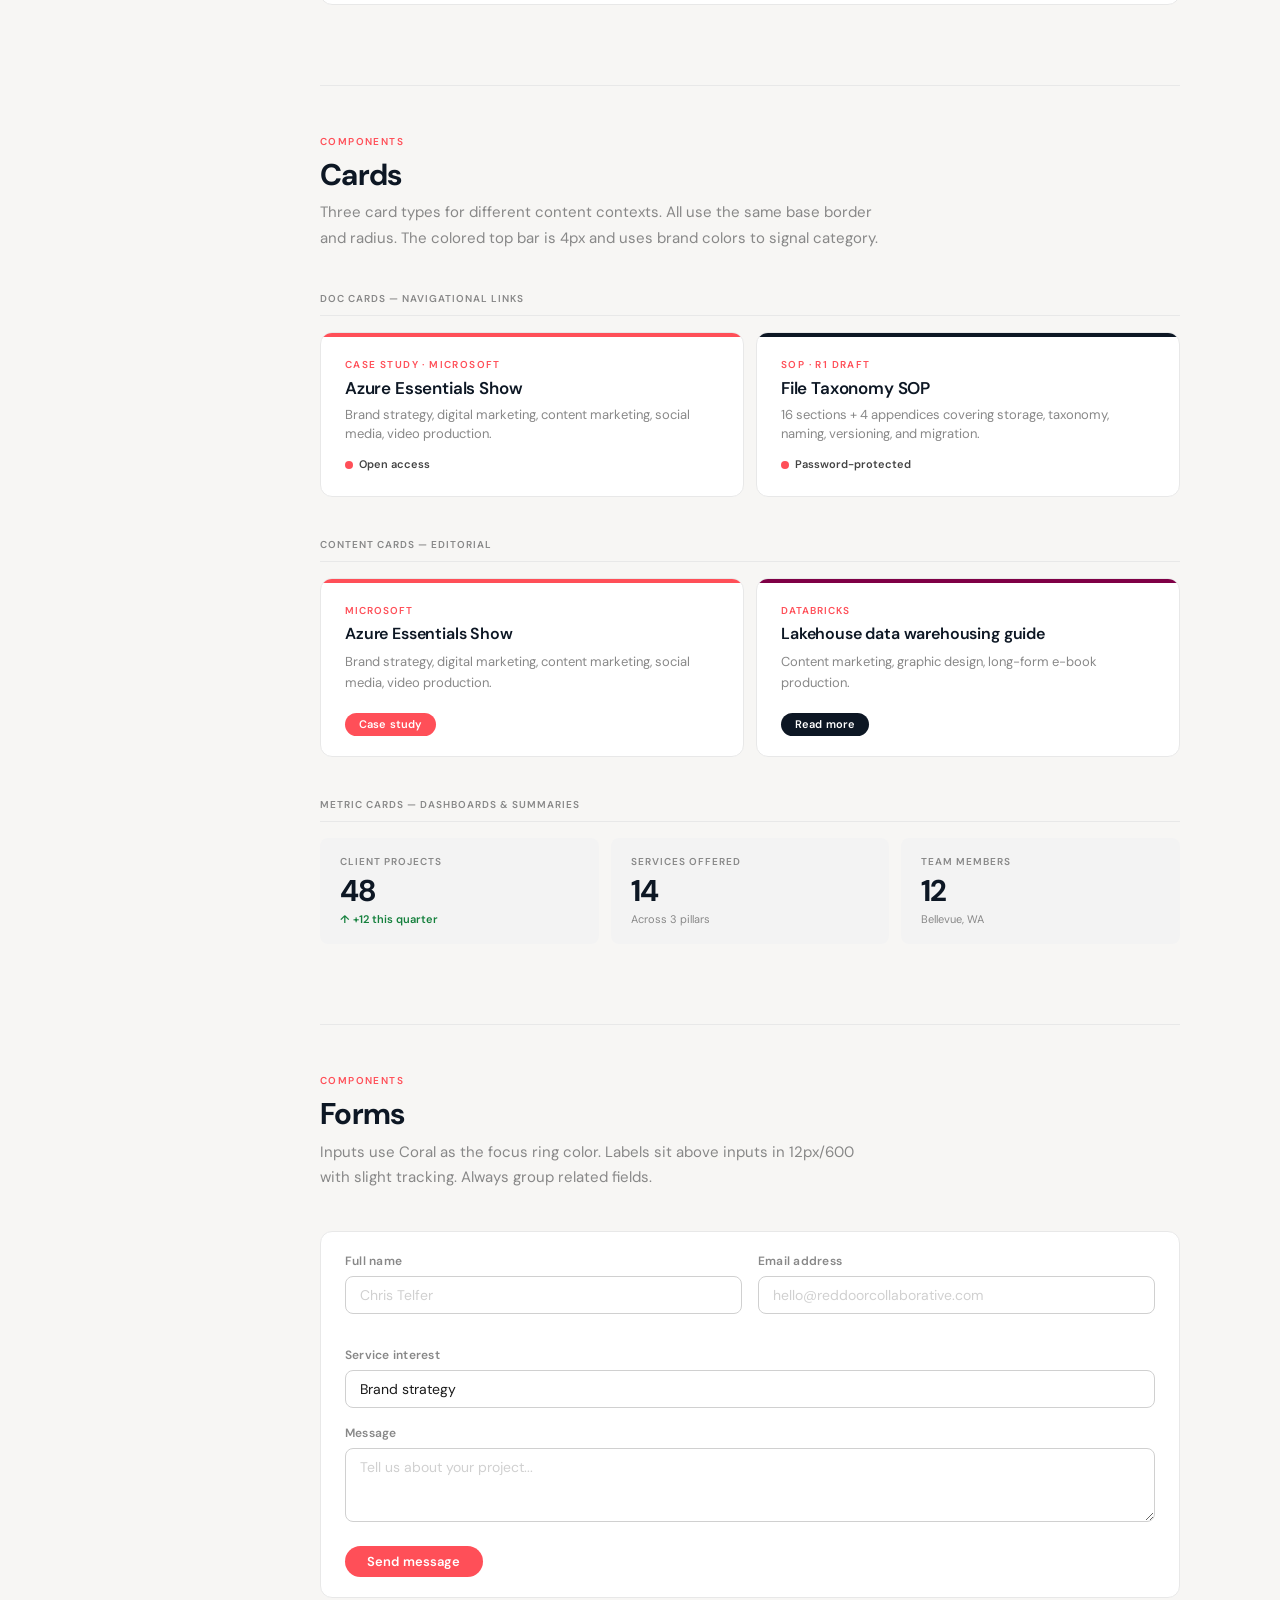
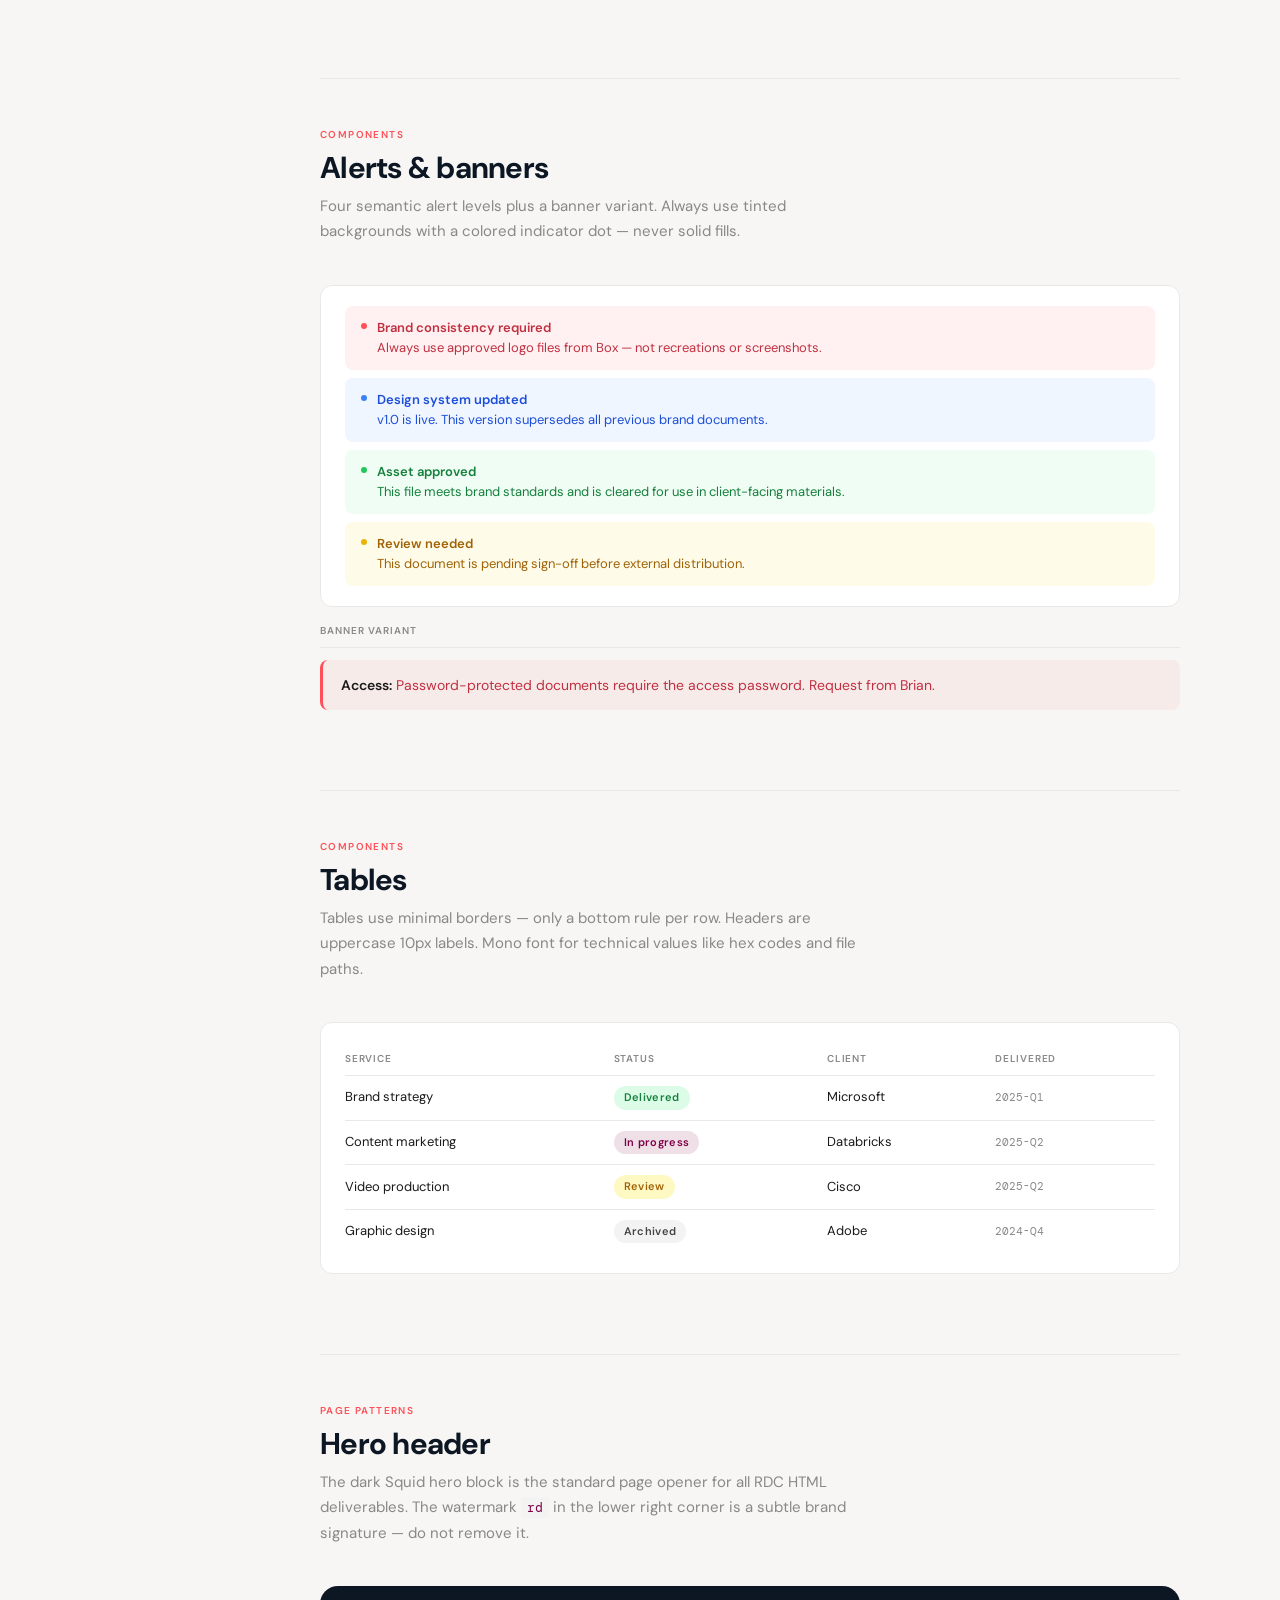
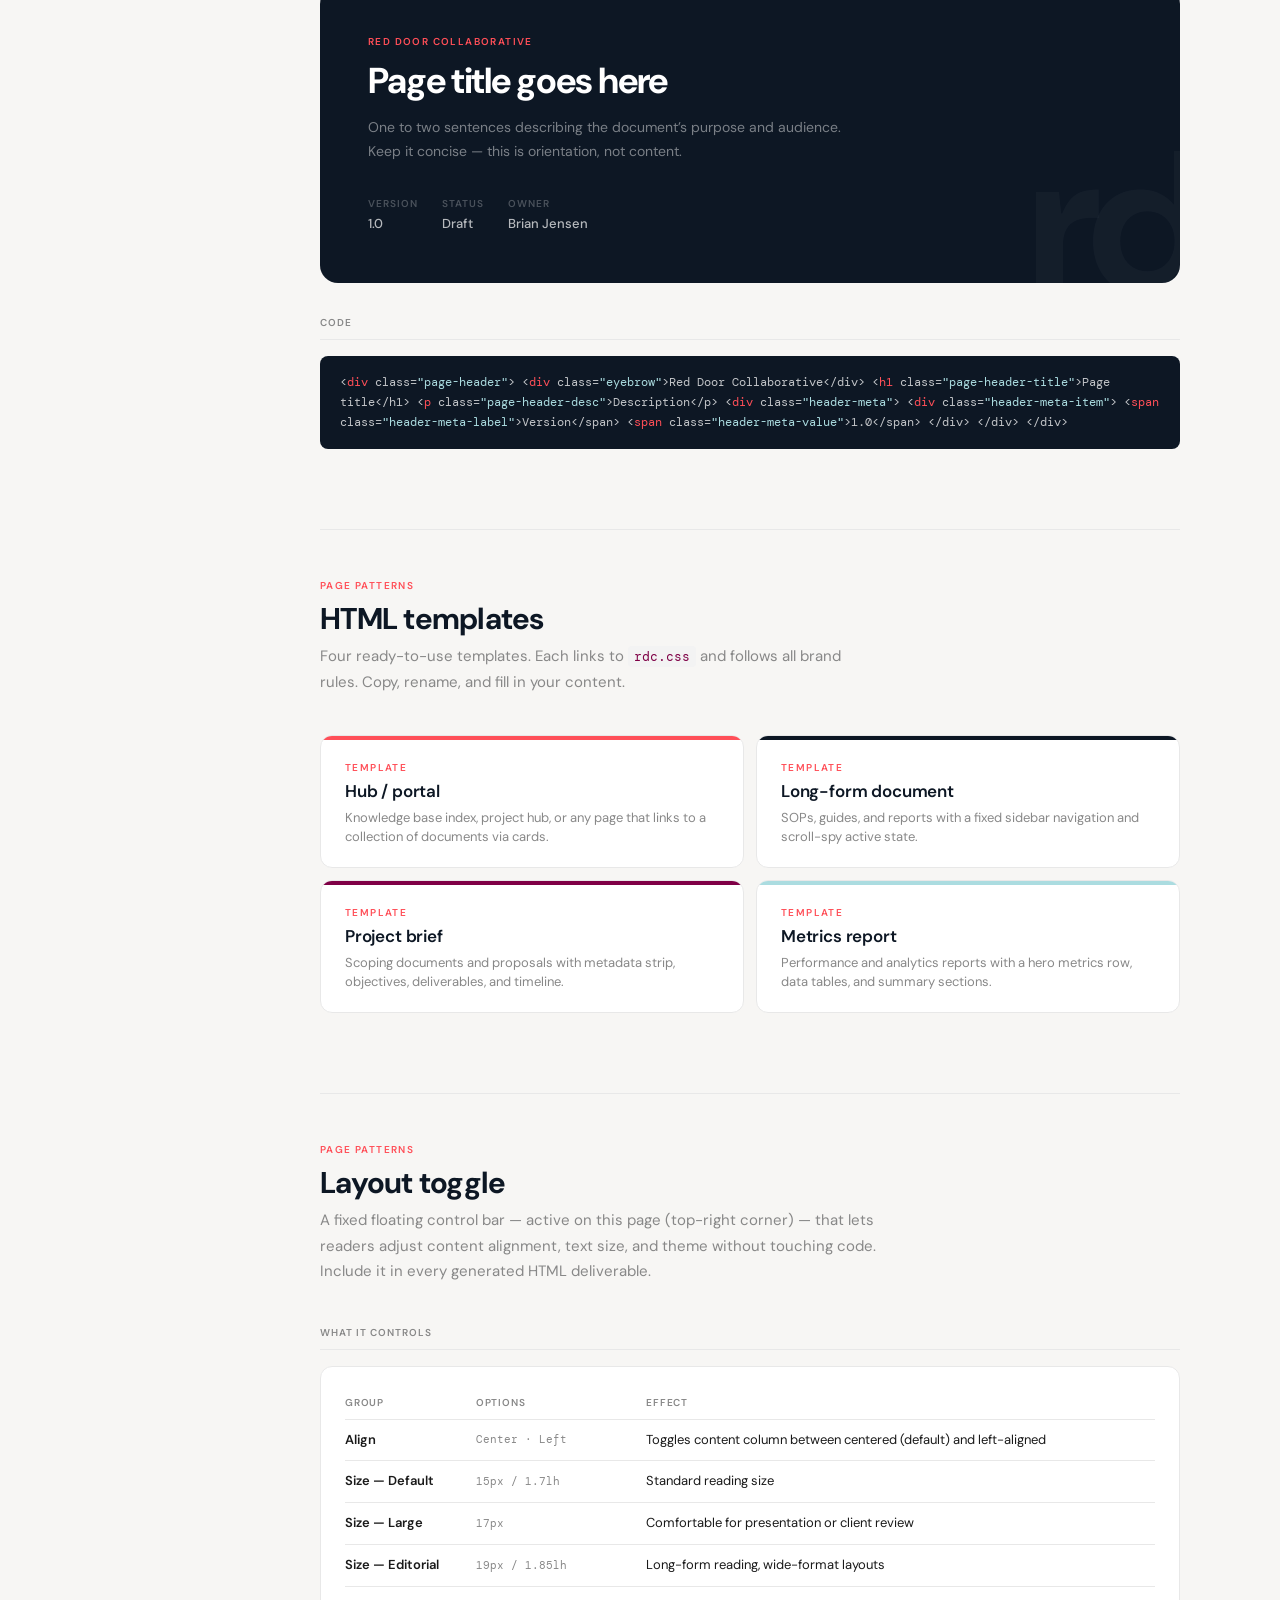
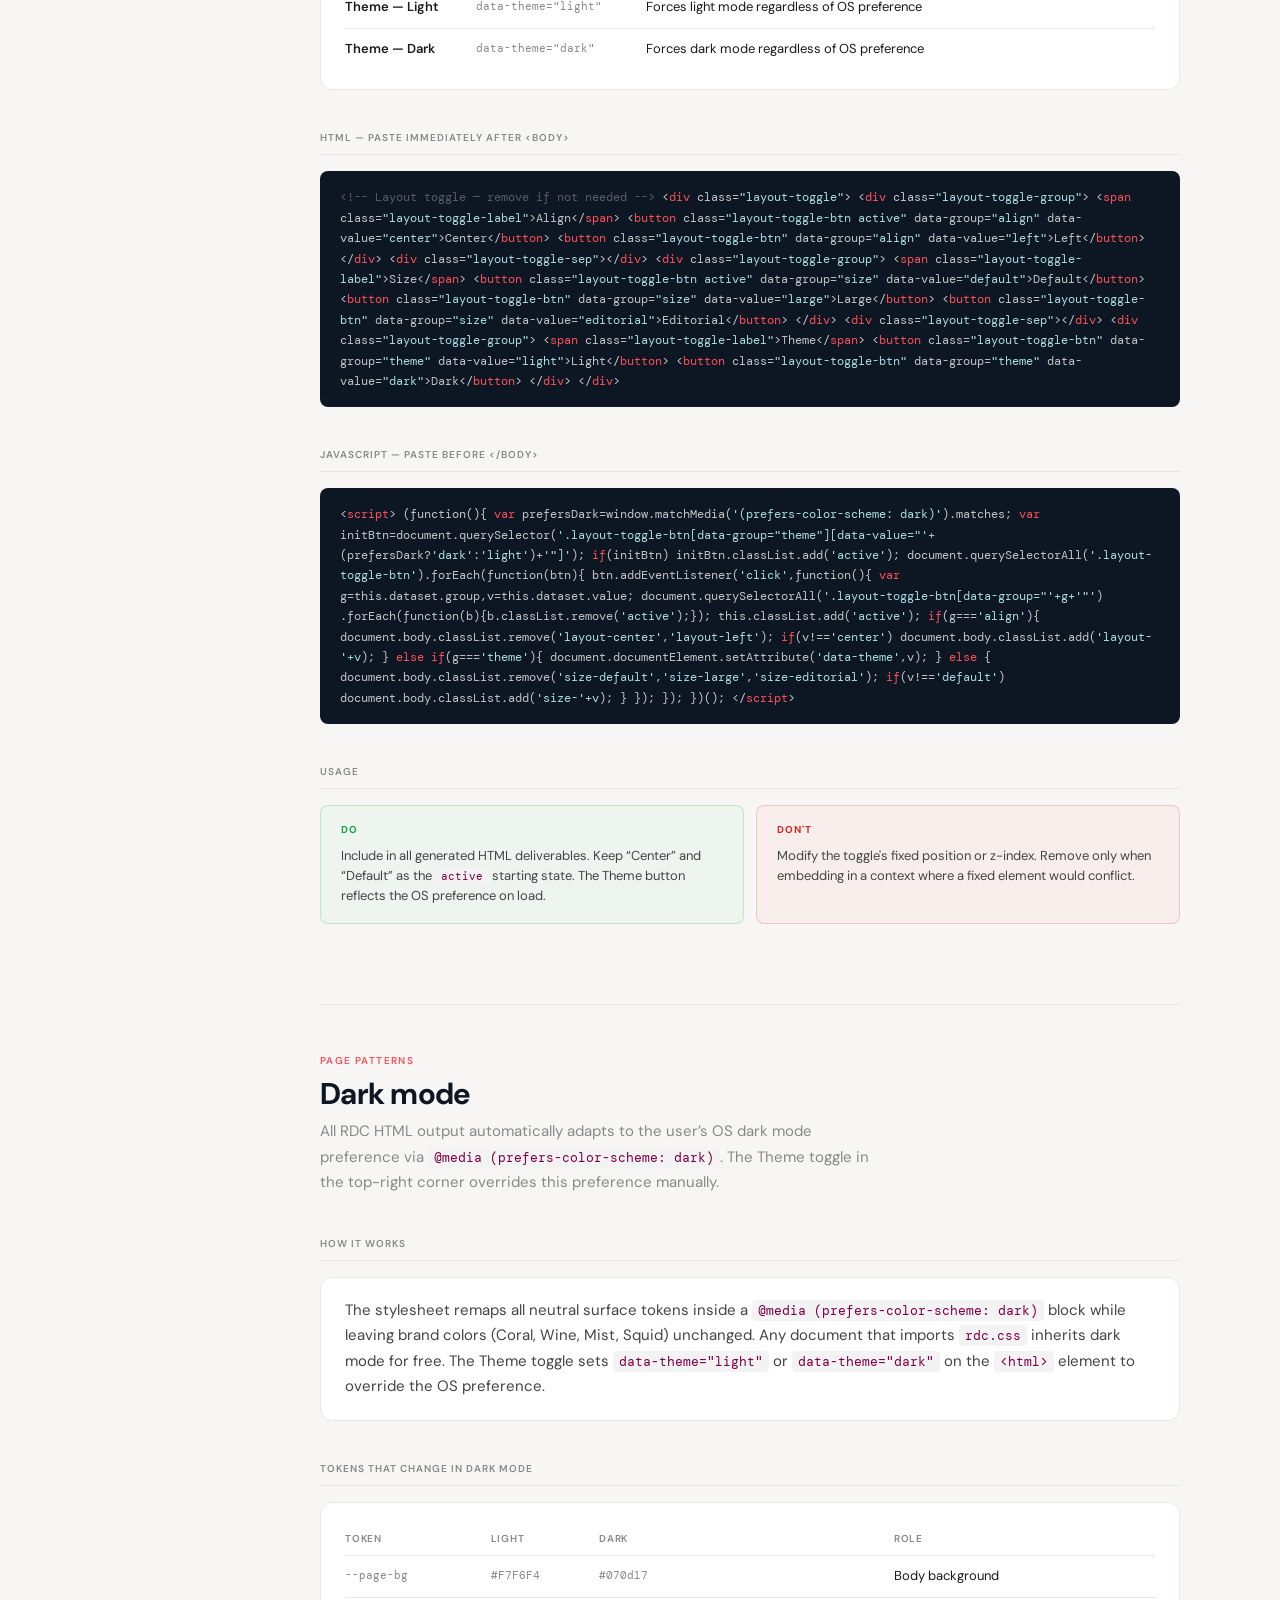
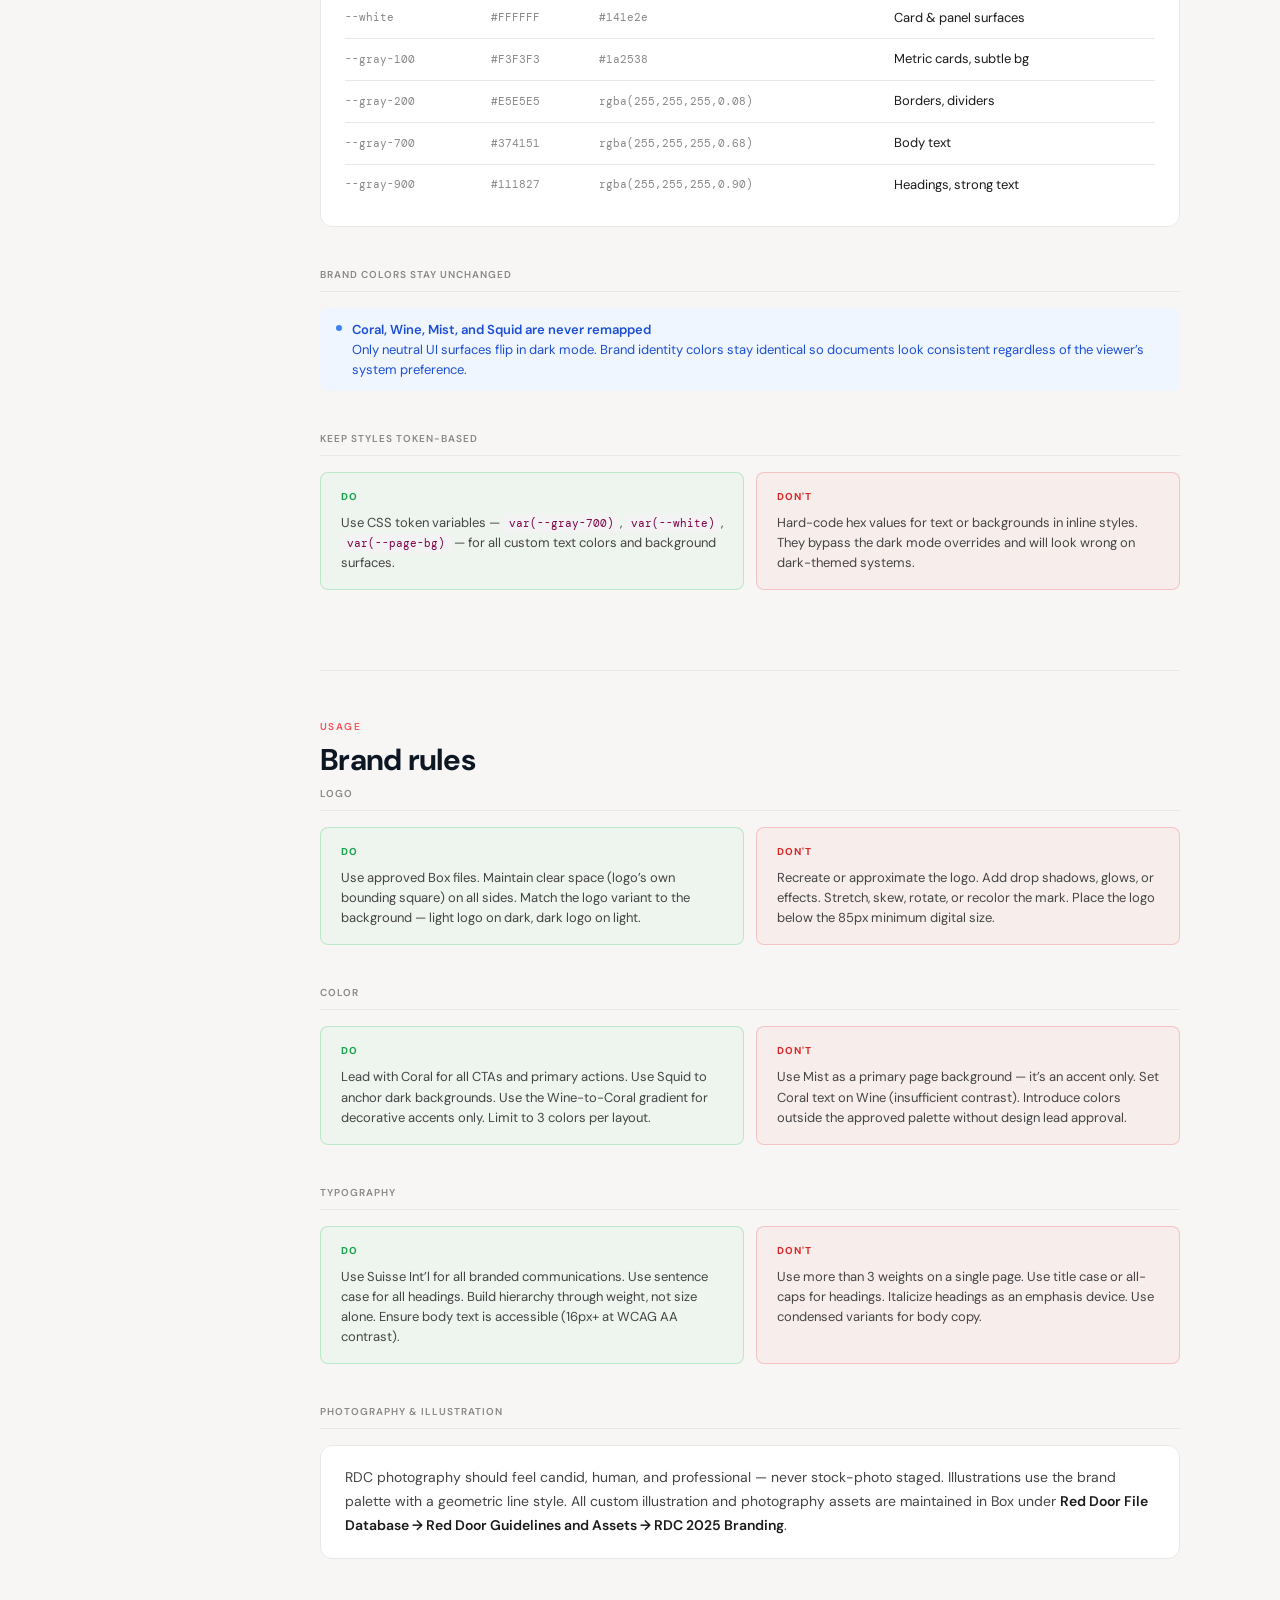
==== commit 0f477f95: "Update index.html: add Light/Dark theme toggle and fix align toggle docs" ====
--- a/index.html
+++ b/index.html
@@ -69,6 +69,12 @@
     <button class="layout-toggle-btn" data-group="size" data-value="large">Large</button>
     <button class="layout-toggle-btn" data-group="size" data-value="editorial">Editorial</button>
   </div>
+  <div class="layout-toggle-sep"></div>
+  <div class="layout-toggle-group">
+    <span class="layout-toggle-label">Theme</span>
+    <button class="layout-toggle-btn" data-group="theme" data-value="light">Light</button>
+    <button class="layout-toggle-btn" data-group="theme" data-value="dark">Dark</button>
+  </div>
 </div>
 
 <aside class="sidebar">
@@ -105,7 +111,7 @@
   <a class="nav-link" href="#guidelines">Brand rules</a>
   <a class="nav-link" href="#for-claude">Using with Claude</a>
 
-  <div class="sidebar-version">v1.0 &middot; 2025</div>
+  <div class="sidebar-version">v1.0 · 2025</div>
 </aside>
 
 <!-- ============================================================
@@ -126,27 +132,87 @@
     </div>
   </div>
 
+  <!-- ============================================================
+       COLORS
+  ============================================================ -->
   <section class="section" id="colors">
     <div class="section-eyebrow">Foundation</div>
     <h2 class="section-title">Color palette</h2>
     <p class="section-desc">Six colors define the RDC brand. Coral leads all CTAs and accents. Squid grounds dark surfaces. Wine and Mist provide tonal range. All values sourced from the official brand guide v1.0.</p>
+
     <div class="subsection">
       <div class="subsection-label">Primary palette</div>
       <div class="grid-3">
-        <div class="swatch"><div class="swatch-block" style="background:#FF4F58;"></div><div class="swatch-info"><div class="swatch-name">RDC Coral</div><div class="swatch-hex">#FF4F58</div><div class="swatch-sub">RGB 255·79·88</div><div class="swatch-sub">CMYK 0·84·58·0</div></div></div>
-        <div class="swatch"><div class="swatch-block" style="background:#0D1724;"></div><div class="swatch-info"><div class="swatch-name">Squid</div><div class="swatch-hex">#0D1724</div><div class="swatch-sub">RGB 13·23·36</div><div class="swatch-sub">CMYK 87·75·56·71</div></div></div>
-        <div class="swatch"><div class="swatch-block" style="background:#7F0046;"></div><div class="swatch-info"><div class="swatch-name">Wine</div><div class="swatch-hex">#7F0046</div><div class="swatch-sub">RGB 127·0·70</div><div class="swatch-sub">CMYK 35·100·48·25</div></div></div>
-      </div>
-    </div>
+        <div class="swatch">
+          <div class="swatch-block" style="background:#FF4F58;"></div>
+          <div class="swatch-info">
+            <div class="swatch-name">RDC Coral</div>
+            <div class="swatch-hex">#FF4F58</div>
+            <div class="swatch-sub">RGB 255·79·88</div>
+            <div class="swatch-sub">CMYK 0·84·58·0</div>
+          </div>
+        </div>
+        <div class="swatch">
+          <div class="swatch-block" style="background:#0D1724;"></div>
+          <div class="swatch-info">
+            <div class="swatch-name">Squid</div>
+            <div class="swatch-hex">#0D1724</div>
+            <div class="swatch-sub">RGB 13·23·36</div>
+            <div class="swatch-sub">CMYK 87·75·56·71</div>
+          </div>
+        </div>
+        <div class="swatch">
+          <div class="swatch-block" style="background:#7F0046;"></div>
+          <div class="swatch-info">
+            <div class="swatch-name">Wine</div>
+            <div class="swatch-hex">#7F0046</div>
+            <div class="swatch-sub">RGB 127·0·70</div>
+            <div class="swatch-sub">CMYK 35·100·48·25</div>
+          </div>
+        </div>
+      </div>
+    </div>
+
     <div class="subsection">
       <div class="subsection-label">Secondary palette</div>
       <div class="grid-4">
-        <div class="swatch"><div class="swatch-block" style="background:#ABDCE0;"></div><div class="swatch-info"><div class="swatch-name">Mist</div><div class="swatch-hex">#ABDCE0</div><div class="swatch-sub">RGB 171·220·224</div><div class="swatch-sub">CMYK 36·0·13·0</div></div></div>
-        <div class="swatch"><div class="swatch-block" style="background:#F3F3F3;border-bottom:1px solid var(--gray-200);"></div><div class="swatch-info"><div class="swatch-name">Gray</div><div class="swatch-hex">#F3F3F3</div><div class="swatch-sub">RGB 243·243·243</div><div class="swatch-sub">CMYK 3·2·2·0</div></div></div>
-        <div class="swatch"><div class="swatch-block" style="background:#FFFFFF;border-bottom:1px solid var(--gray-200);"></div><div class="swatch-info"><div class="swatch-name">White</div><div class="swatch-hex">#FFFFFF</div><div class="swatch-sub">CMYK 0·0·0·0</div></div></div>
-        <div class="swatch"><div class="swatch-block" style="background:linear-gradient(180deg,#7F0046 0%,#FF4F58 100%);"></div><div class="swatch-info"><div class="swatch-name">Gradient</div><div class="swatch-hex">Wine → Coral</div><div class="swatch-sub">180° · decorative</div></div></div>
-      </div>
-    </div>
+        <div class="swatch">
+          <div class="swatch-block" style="background:#ABDCE0;"></div>
+          <div class="swatch-info">
+            <div class="swatch-name">Mist</div>
+            <div class="swatch-hex">#ABDCE0</div>
+            <div class="swatch-sub">RGB 171·220·224</div>
+            <div class="swatch-sub">CMYK 36·0·13·0</div>
+          </div>
+        </div>
+        <div class="swatch">
+          <div class="swatch-block" style="background:#F3F3F3;border-bottom:1px solid var(--gray-200);"></div>
+          <div class="swatch-info">
+            <div class="swatch-name">Gray</div>
+            <div class="swatch-hex">#F3F3F3</div>
+            <div class="swatch-sub">RGB 243·243·243</div>
+            <div class="swatch-sub">CMYK 3·2·2·0</div>
+          </div>
+        </div>
+        <div class="swatch">
+          <div class="swatch-block" style="background:#FFFFFF;border-bottom:1px solid var(--gray-200);"></div>
+          <div class="swatch-info">
+            <div class="swatch-name">White</div>
+            <div class="swatch-hex">#FFFFFF</div>
+            <div class="swatch-sub">CMYK 0·0·0·0</div>
+          </div>
+        </div>
+        <div class="swatch">
+          <div class="swatch-block" style="background:linear-gradient(180deg,#7F0046 0%,#FF4F58 100%);"></div>
+          <div class="swatch-info">
+            <div class="swatch-name">Gradient</div>
+            <div class="swatch-hex">Wine → Coral</div>
+            <div class="swatch-sub">180° · decorative</div>
+          </div>
+        </div>
+      </div>
+    </div>
+
     <div class="subsection">
       <div class="subsection-label">Color purpose</div>
       <div class="card">
@@ -162,19 +228,37 @@
         </table>
       </div>
     </div>
+
     <div class="subsection">
       <div class="subsection-label">Approved color pairings</div>
       <div class="card">
-        <div class="pairing-row"><div class="pairing-strip"><div style="flex:3;background:#0D1724;"></div><div style="flex:1;background:#7F0046;"></div><div style="flex:1;background:#FF4F58;"></div></div><div class="pairing-label">Squid-anchored dark</div></div>
-        <div class="pairing-row"><div class="pairing-strip"><div style="flex:1;background:#FF4F58;"></div><div style="flex:3;background:#0D1724;"></div></div><div class="pairing-label">Coral on Squid</div></div>
-        <div class="pairing-row"><div class="pairing-strip"><div style="flex:3;background:#F3F3F3;"></div><div style="flex:1;background:#7F0046;"></div><div style="flex:0.5;background:#FF4F58;"></div></div><div class="pairing-label">Light with accent</div></div>
-        <div class="pairing-row"><div class="pairing-strip"><div style="flex:1;background:linear-gradient(135deg,#7F0046,#FF4F58);"></div><div style="flex:2;background:#FFFFFF;"></div></div><div class="pairing-label">Gradient + White</div></div>
-        <div class="pairing-row"><div class="pairing-strip"><div style="flex:1;background:#7F0046;"></div><div style="flex:1;background:#ABDCE0;"></div></div><div class="pairing-label">Wine + Mist contrast</div></div>
-      </div>
-    </div>
+        <div class="pairing-row">
+          <div class="pairing-strip"><div style="flex:3;background:#0D1724;"></div><div style="flex:1;background:#7F0046;"></div><div style="flex:1;background:#FF4F58;"></div></div>
+          <div class="pairing-label">Squid-anchored dark</div>
+        </div>
+        <div class="pairing-row">
+          <div class="pairing-strip"><div style="flex:1;background:#FF4F58;"></div><div style="flex:3;background:#0D1724;"></div></div>
+          <div class="pairing-label">Coral on Squid</div>
+        </div>
+        <div class="pairing-row">
+          <div class="pairing-strip"><div style="flex:3;background:#F3F3F3;"></div><div style="flex:1;background:#7F0046;"></div><div style="flex:0.5;background:#FF4F58;"></div></div>
+          <div class="pairing-label">Light with accent</div>
+        </div>
+        <div class="pairing-row">
+          <div class="pairing-strip"><div style="flex:1;background:linear-gradient(135deg,#7F0046,#FF4F58);"></div><div style="flex:2;background:#FFFFFF;"></div></div>
+          <div class="pairing-label">Gradient + White</div>
+        </div>
+        <div class="pairing-row">
+          <div class="pairing-strip"><div style="flex:1;background:#7F0046;"></div><div style="flex:1;background:#ABDCE0;"></div></div>
+          <div class="pairing-label">Wine + Mist contrast</div>
+        </div>
+      </div>
+    </div>
+
     <div class="subsection">
       <div class="subsection-label">CSS tokens</div>
-      <div class="code-block"><span class="cmt">/* Available via rdc.css */</span>
+      <div class="code-block">
+<span class="cmt">/* Available via rdc.css — reference anywhere in your HTML */</span>
 <span class="kw">--coral</span>:  <span class="str">#FF4F58</span>;  <span class="cmt">/* Primary CTA + accent */</span>
 <span class="kw">--squid</span>:  <span class="str">#0D1724</span>;  <span class="cmt">/* Dark surfaces */</span>
 <span class="kw">--wine</span>:   <span class="str">#7F0046</span>;  <span class="cmt">/* Secondary accent */</span>
@@ -185,10 +269,14 @@
   </section>
   <hr class="divider">
 
+  <!-- ============================================================
+       TYPOGRAPHY
+  ============================================================ -->
   <section class="section" id="typography">
     <div class="section-eyebrow">Foundation</div>
     <h2 class="section-title">Typography</h2>
-    <p class="section-desc">Suisse Int'l (Swiss Typefaces) is the primary brand typeface. Proxima Nova (Adobe Fonts) is the approved secondary digital face. DM Sans is the Google Fonts substitute for HTML deliverables.</p>
+    <p class="section-desc">Suisse Int'l (Swiss Typefaces) is the primary brand typeface for all print and licensed digital contexts. Proxima Nova (Adobe Fonts) is the approved secondary digital face. DM Sans is the Google Fonts substitute for HTML deliverables where licensed fonts are unavailable.</p>
+
     <div class="subsection">
       <div class="subsection-label">Typeface hierarchy</div>
       <div class="card">
@@ -203,19 +291,45 @@
         </table>
       </div>
     </div>
+
     <div class="subsection">
       <div class="subsection-label">Type scale</div>
       <div class="card">
-        <div class="type-row"><div class="type-meta">Display · 48/700</div><div class="type-specimen" style="font-size:34px;font-weight:700;letter-spacing:-0.03em;line-height:1.05;color:var(--squid);">Creativity meets strategy</div></div>
-        <div class="type-row"><div class="type-meta">H1 · 36/700</div><div class="type-specimen" style="font-size:26px;font-weight:700;letter-spacing:-0.025em;color:var(--squid);">Red Door is a multidisciplinary agency</div></div>
-        <div class="type-row"><div class="type-meta">H2 · 24/600</div><div class="type-specimen" style="font-size:20px;font-weight:600;letter-spacing:-0.01em;color:var(--squid);">Section heading</div></div>
-        <div class="type-row"><div class="type-meta">H3 · 18/600</div><div class="type-specimen" style="font-size:16px;font-weight:600;color:var(--squid);">Component or card heading</div></div>
-        <div class="type-row"><div class="type-meta">Body · 16/400</div><div class="type-specimen" style="font-size:15px;font-weight:400;line-height:1.7;color:#1A1A1A;">We value the people who walk through our door and take pride in the ones we help open for others.</div></div>
-        <div class="type-row"><div class="type-meta">Small · 14/400</div><div class="type-specimen" style="font-size:13px;font-weight:400;color:var(--gray-500);line-height:1.6;">Supporting copy, captions, and secondary information.</div></div>
-        <div class="type-row"><div class="type-meta">Eyebrow · 10/600</div><div class="type-specimen" style="font-size:10px;font-weight:600;letter-spacing:0.14em;text-transform:uppercase;color:var(--coral);">Category · Tag · Section label</div></div>
-        <div class="type-row"><div class="type-meta">Mono · 12/400</div><div class="type-specimen" style="font-family:var(--font-mono);font-size:12px;color:var(--gray-500);">#FF4F58 · path/to/file.html · v1.0</div></div>
-      </div>
-    </div>
+        <div class="type-row">
+          <div class="type-meta">Display · 48/700</div>
+          <div class="type-specimen" style="font-size:34px;font-weight:700;letter-spacing:-0.03em;line-height:1.05;color:var(--squid);">Creativity meets strategy</div>
+        </div>
+        <div class="type-row">
+          <div class="type-meta">H1 · 36/700</div>
+          <div class="type-specimen" style="font-size:26px;font-weight:700;letter-spacing:-0.025em;color:var(--squid);">Red Door is a multidisciplinary agency</div>
+        </div>
+        <div class="type-row">
+          <div class="type-meta">H2 · 24/600</div>
+          <div class="type-specimen" style="font-size:20px;font-weight:600;letter-spacing:-0.01em;color:var(--squid);">Section heading</div>
+        </div>
+        <div class="type-row">
+          <div class="type-meta">H3 · 18/600</div>
+          <div class="type-specimen" style="font-size:16px;font-weight:600;color:var(--squid);">Component or card heading</div>
+        </div>
+        <div class="type-row">
+          <div class="type-meta">Body · 16/400</div>
+          <div class="type-specimen" style="font-size:15px;font-weight:400;line-height:1.7;color:#1A1A1A;">We value the people who walk through our door and take pride in the ones we help open for others.</div>
+        </div>
+        <div class="type-row">
+          <div class="type-meta">Small · 14/400</div>
+          <div class="type-specimen" style="font-size:13px;font-weight:400;color:var(--gray-500);line-height:1.6;">Supporting copy, captions, and secondary information.</div>
+        </div>
+        <div class="type-row">
+          <div class="type-meta">Eyebrow · 10/600</div>
+          <div class="type-specimen" style="font-size:10px;font-weight:600;letter-spacing:0.14em;text-transform:uppercase;color:var(--coral);">Category · Tag · Section label</div>
+        </div>
+        <div class="type-row">
+          <div class="type-meta">Mono · 12/400</div>
+          <div class="type-specimen" style="font-family:var(--font-mono);font-size:12px;color:var(--gray-500);">#FF4F58 · path/to/file.html · v1.0</div>
+        </div>
+      </div>
+    </div>
+
     <div class="subsection">
       <div class="subsection-label">Typography rules</div>
       <div class="card">
@@ -223,12 +337,14 @@
           <li>Always <strong>sentence case</strong> for headings — never title case or all caps (eyebrow labels excepted)</li>
           <li>Maximum <strong>3 font weights</strong> on any single page or spread</li>
           <li>Do <strong>not italicize</strong> headings as an emphasis style</li>
+          <li>Do <strong>not</strong> set body copy in condensed or decorative variants</li>
           <li>Create hierarchy through <strong>weight variation</strong>, not size alone</li>
         </ul>
       </div>
     </div>
-    <div class="subsection">
-      <div class="subsection-label">Google Fonts import</div>
+
+    <div class="subsection">
+      <div class="subsection-label">Google Fonts import (for HTML deliverables)</div>
       <div class="code-block"><span class="cmt">&lt;!-- Paste in &lt;head&gt; before rdc.css --&gt;</span>
 &lt;<span class="kw">link</span> rel=<span class="str">"preconnect"</span> href=<span class="str">"https://fonts.googleapis.com"</span>&gt;
 &lt;<span class="kw">link</span> rel=<span class="str">"preconnect"</span> href=<span class="str">"https://fonts.gstatic.com"</span> crossorigin&gt;
@@ -237,10 +353,14 @@
   </section>
   <hr class="divider">
 
+  <!-- ============================================================
+       SPACING
+  ============================================================ -->
   <section class="section" id="spacing">
     <div class="section-eyebrow">Foundation</div>
     <h2 class="section-title">Spacing &amp; layout grid</h2>
-    <p class="section-desc">RDC uses an 8pt base grid. All spacing values are multiples of 4px.</p>
+    <p class="section-desc">RDC uses an 8pt base grid. All spacing values are multiples of 4px. Layouts use a 12-column grid at desktop, collapsing to 4 columns on mobile.</p>
+
     <div class="subsection">
       <div class="subsection-label">Spacing scale</div>
       <div class="card">
@@ -254,6 +374,7 @@
         <div class="space-demo"><div class="space-bar" style="width:64px;"></div><div class="space-token">--space-16</div><div class="space-val">64px</div><div class="space-use">Hero and section-level spacing</div></div>
       </div>
     </div>
+
     <div class="subsection">
       <div class="subsection-label">Layout grid</div>
       <div class="card">
@@ -266,26 +387,32 @@
             <tr><td>Wide</td><td class="mono">&gt;1440px</td><td>12</td><td class="mono">32px</td><td class="mono">auto</td></tr>
           </tbody>
         </table>
-      </div>
-    </div>
-  </section>
-  <hr class="divider">
-
+        <p style="font-size:12px;color:var(--gray-500);margin-top:12px;">Max content width: 1280px. Page sections use 64–96px top/bottom padding on desktop.</p>
+      </div>
+    </div>
+  </section>
+  <hr class="divider">
+
+  <!-- ============================================================
+       RADIUS & SHADOW
+  ============================================================ -->
   <section class="section" id="tokens">
     <div class="section-eyebrow">Foundation</div>
     <h2 class="section-title">Radius &amp; shadow tokens</h2>
+
     <div class="subsection">
       <div class="subsection-label">Border radius</div>
       <div class="card">
         <div class="radius-row">
-          <div class="radius-item"><div class="radius-block" style="border-radius:4px;"></div><div class="radius-lbl">--radius-sm</div><div class="radius-lbl" style="color:var(--gray-300);">4px · badges</div></div>
-          <div class="radius-item"><div class="radius-block" style="border-radius:8px;"></div><div class="radius-lbl">--radius-md</div><div class="radius-lbl" style="color:var(--gray-300);">8px · inputs</div></div>
+          <div class="radius-item"><div class="radius-block" style="border-radius:4px;"></div><div class="radius-lbl">--radius-sm</div><div class="radius-lbl" style="color:var(--gray-300);">4px · badges, code</div></div>
+          <div class="radius-item"><div class="radius-block" style="border-radius:8px;"></div><div class="radius-lbl">--radius-md</div><div class="radius-lbl" style="color:var(--gray-300);">8px · inputs, alerts</div></div>
           <div class="radius-item"><div class="radius-block" style="border-radius:12px;"></div><div class="radius-lbl">--radius-lg</div><div class="radius-lbl" style="color:var(--gray-300);">12px · cards</div></div>
-          <div class="radius-item"><div class="radius-block" style="border-radius:18px;"></div><div class="radius-lbl">--radius-xl</div><div class="radius-lbl" style="color:var(--gray-300);">18px · hero</div></div>
-          <div class="radius-item"><div class="radius-block" style="border-radius:999px;width:52px;height:28px;"></div><div class="radius-lbl">--radius-pill</div><div class="radius-lbl" style="color:var(--gray-300);">999px · buttons</div></div>
-        </div>
-      </div>
-    </div>
+          <div class="radius-item"><div class="radius-block" style="border-radius:18px;"></div><div class="radius-lbl">--radius-xl</div><div class="radius-lbl" style="color:var(--gray-300);">18px · hero blocks</div></div>
+          <div class="radius-item"><div class="radius-block" style="border-radius:999px;width:52px;height:28px;"></div><div class="radius-lbl">--radius-pill</div><div class="radius-lbl" style="color:var(--gray-300);">999px · buttons, tags</div></div>
+        </div>
+      </div>
+    </div>
+
     <div class="subsection">
       <div class="subsection-label">Shadows</div>
       <div class="grid-3">
@@ -297,18 +424,57 @@
   </section>
   <hr class="divider">
 
+  <!-- ============================================================
+       LOGOS
+  ============================================================ -->
   <section class="section" id="logos">
     <div class="section-eyebrow">Brand</div>
     <h2 class="section-title">Logo &amp; marks</h2>
-    <p class="section-desc">The primary logo — circular Wine/Coral mark + "red door collaborative" lowercase wordmark. Always use approved files from Box. Minimum digital size: 85px wide.</p>
+    <p class="section-desc">The primary logo — circular Wine/Coral mark + “red door collaborative” lowercase wordmark — leads all marketing contexts. Always use approved files from Box. Minimum digital size: 85px wide.</p>
+
     <div class="subsection">
       <div class="subsection-label">Primary lockup variants</div>
       <div class="grid-3">
-        <div><div class="logo-preview" style="background:#F3F3F3;"><div class="logo-lockup"><div class="logo-mark">rd</div><div class="logo-wordmark" style="color:var(--squid);">red door<br>collaborative</div></div></div><div class="logo-preview-lbl">Full color · light bg</div></div>
-        <div><div class="logo-preview" style="background:var(--squid);"><div class="logo-lockup"><div class="logo-mark">rd</div><div class="logo-wordmark" style="color:#fff;">red door<br>collaborative</div></div></div><div class="logo-preview-lbl">Full color · dark bg</div></div>
-        <div><div class="logo-preview" style="background:var(--coral);"><div class="logo-lockup"><div class="logo-mark" style="background:#fff;color:var(--coral);">rd</div><div class="logo-wordmark" style="color:#fff;">red door<br>collaborative</div></div></div><div class="logo-preview-lbl">Reversed · coral bg</div></div>
-      </div>
-    </div>
+        <div>
+          <div class="logo-preview" style="background:#F3F3F3;">
+            <div class="logo-lockup">
+              <div class="logo-mark">rd</div>
+              <div class="logo-wordmark" style="color:var(--squid);">red door<br>collaborative</div>
+            </div>
+          </div>
+          <div class="logo-preview-lbl">Full color · light bg</div>
+        </div>
+        <div>
+          <div class="logo-preview" style="background:var(--squid);">
+            <div class="logo-lockup">
+              <div class="logo-mark">rd</div>
+              <div class="logo-wordmark" style="color:#fff;">red door<br>collaborative</div>
+            </div>
+          </div>
+          <div class="logo-preview-lbl">Full color · dark bg</div>
+        </div>
+        <div>
+          <div class="logo-preview" style="background:var(--coral);">
+            <div class="logo-lockup">
+              <div class="logo-mark" style="background:#fff;color:var(--coral);">rd</div>
+              <div class="logo-wordmark" style="color:#fff;">red door<br>collaborative</div>
+            </div>
+          </div>
+          <div class="logo-preview-lbl">Reversed · coral bg</div>
+        </div>
+      </div>
+    </div>
+
+    <div class="subsection">
+      <div class="subsection-label">Mark only variants</div>
+      <div class="card" style="display:flex;gap:28px;align-items:flex-end;flex-wrap:wrap;">
+        <div style="display:flex;flex-direction:column;align-items:center;gap:8px;"><div class="logo-mark" style="width:52px;height:52px;font-size:19px;">rd</div><div style="font-size:10px;color:var(--gray-500);letter-spacing:0.08em;text-transform:uppercase;">Primary</div></div>
+        <div style="display:flex;flex-direction:column;align-items:center;gap:8px;"><div class="logo-mark" style="width:52px;height:52px;font-size:19px;background:var(--squid);color:var(--coral);">rd</div><div style="font-size:10px;color:var(--gray-500);letter-spacing:0.08em;text-transform:uppercase;">Squid</div></div>
+        <div style="display:flex;flex-direction:column;align-items:center;gap:8px;"><div class="logo-mark" style="width:52px;height:52px;font-size:19px;background:var(--coral);color:#fff;">rd</div><div style="font-size:10px;color:var(--gray-500);letter-spacing:0.08em;text-transform:uppercase;">Coral</div></div>
+        <div style="display:flex;flex-direction:column;align-items:center;gap:8px;background:var(--squid);padding:16px;border-radius:10px;"><div class="logo-mark" style="width:52px;height:52px;font-size:19px;background:transparent;border:1.5px solid var(--coral);color:var(--coral);">rd</div><div style="font-size:10px;color:rgba(255,255,255,0.35);letter-spacing:0.08em;text-transform:uppercase;">Outline</div></div>
+      </div>
+    </div>
+
     <div class="subsection">
       <div class="subsection-label">Minimum sizes &amp; clear space</div>
       <div class="card">
@@ -317,12 +483,13 @@
           <tbody>
             <tr><td>Full lockup (digital)</td><td class="mono">85px</td><td>Per brand guide v1.0</td></tr>
             <tr><td>Full lockup (print)</td><td class="mono">0.25 in</td><td>Per brand guide v1.0</td></tr>
-            <tr><td>Mark only (digital)</td><td class="mono">24px</td><td>Favicons, avatars</td></tr>
+            <tr><td>Mark only (digital)</td><td class="mono">24px</td><td>Favicons, avatars, app icons</td></tr>
           </tbody>
         </table>
-        <p style="font-size:13px;color:var(--gray-500);margin-top:1rem;line-height:1.6;">Clear space: the logo fits within a square. Use that square's dimensions as the minimum clear space on all four sides.</p>
-      </div>
-    </div>
+        <p style="font-size:13px;color:var(--gray-500);margin-top:1rem;line-height:1.6;">Clear space: the logo fits within a square. Use that square's dimensions as the minimum clear space on all four sides. No other elements should enter this zone.</p>
+      </div>
+    </div>
+
     <div class="subsection">
       <div class="subsection-label">Logo misuse — do not do the following</div>
       <div class="misuse-grid">
@@ -337,47 +504,91 @@
   </section>
   <hr class="divider">
 
+  <!-- ============================================================
+       BACKGROUNDS
+  ============================================================ -->
   <section class="section" id="backgrounds">
     <div class="section-eyebrow">Brand</div>
     <h2 class="section-title">Backgrounds</h2>
-    <p class="section-desc">Four official background treatments from the brand guide.</p>
+    <p class="section-desc">Backgrounds draw from the primary color palette. Four official background treatments from the brand guide.</p>
+
     <div class="grid-4">
-      <div style="border-radius:var(--radius-lg);overflow:hidden;border:1px solid var(--gray-200);"><div style="height:80px;background:linear-gradient(135deg,#7F0046,#FF4F58);"></div><div style="padding:10px 12px;background:var(--white);"><div style="font-size:11px;font-weight:700;color:var(--gray-900);">Gradient</div><div style="font-size:10px;color:var(--gray-500);">Wine → Coral · decorative</div></div></div>
-      <div style="border-radius:var(--radius-lg);overflow:hidden;border:1px solid var(--gray-200);"><div style="height:80px;background:#F3F3F3;"></div><div style="padding:10px 12px;background:var(--white);"><div style="font-size:11px;font-weight:700;color:var(--gray-900);">Gray</div><div style="font-size:10px;color:var(--gray-500);">#F3F3F3 · primary light bg</div></div></div>
-      <div style="border-radius:var(--radius-lg);overflow:hidden;border:1px solid var(--gray-200);"><div style="height:80px;background:#0D1724;"></div><div style="padding:10px 12px;background:var(--white);"><div style="font-size:11px;font-weight:700;color:var(--gray-900);">Squid</div><div style="font-size:10px;color:var(--gray-500);">#0D1724 · dark/authority</div></div></div>
-      <div style="border-radius:var(--radius-lg);overflow:hidden;border:1px solid var(--gray-200);"><div style="height:80px;background:#7F0046;"></div><div style="padding:10px 12px;background:var(--white);"><div style="font-size:11px;font-weight:700;color:var(--gray-900);">Wine</div><div style="font-size:10px;color:var(--gray-500);">#7F0046 · bold accent bg</div></div></div>
-    </div>
-  </section>
-  <hr class="divider">
-
+      <div style="border-radius:var(--radius-lg);overflow:hidden;border:1px solid var(--gray-200);">
+        <div style="height:80px;background:linear-gradient(135deg,#7F0046,#FF4F58);"></div>
+        <div style="padding:10px 12px;background:var(--white);"><div style="font-size:11px;font-weight:700;color:var(--gray-900);">Gradient</div><div style="font-size:10px;color:var(--gray-500);">Wine → Coral · decorative</div></div>
+      </div>
+      <div style="border-radius:var(--radius-lg);overflow:hidden;border:1px solid var(--gray-200);">
+        <div style="height:80px;background:#F3F3F3;"></div>
+        <div style="padding:10px 12px;background:var(--white);"><div style="font-size:11px;font-weight:700;color:var(--gray-900);">Gray</div><div style="font-size:10px;color:var(--gray-500);">#F3F3F3 · primary light bg</div></div>
+      </div>
+      <div style="border-radius:var(--radius-lg);overflow:hidden;border:1px solid var(--gray-200);">
+        <div style="height:80px;background:#0D1724;"></div>
+        <div style="padding:10px 12px;background:var(--white);"><div style="font-size:11px;font-weight:700;color:var(--gray-900);">Squid</div><div style="font-size:10px;color:var(--gray-500);">#0D1724 · dark/authority</div></div>
+      </div>
+      <div style="border-radius:var(--radius-lg);overflow:hidden;border:1px solid var(--gray-200);">
+        <div style="height:80px;background:#7F0046;"></div>
+        <div style="padding:10px 12px;background:var(--white);"><div style="font-size:11px;font-weight:700;color:var(--gray-900);">Wine</div><div style="font-size:10px;color:var(--gray-500);">#7F0046 · bold accent bg</div></div>
+      </div>
+    </div>
+  </section>
+  <hr class="divider">
+
+  <!-- ============================================================
+       BUTTONS
+  ============================================================ -->
   <section class="section" id="buttons">
     <div class="section-eyebrow">Components</div>
     <h2 class="section-title">Buttons</h2>
     <p class="section-desc">All buttons use <code>border-radius: 999px</code> (pill shape). Coral is the primary CTA. Three sizes. Never use more than two button styles in a single view.</p>
+
     <div class="card">
       <div class="btn-group-label">Filled</div>
-      <div class="btn-row"><button class="btn btn-primary">Hire us</button><button class="btn btn-dark">Learn more</button><button class="btn btn-wine">Get started</button></div>
+      <div class="btn-row">
+        <button class="btn btn-primary">Hire us</button>
+        <button class="btn btn-dark">Learn more</button>
+        <button class="btn btn-wine">Get started</button>
+      </div>
       <div class="btn-group-label">Outlined</div>
-      <div class="btn-row"><button class="btn btn-outline-coral">View services</button><button class="btn btn-outline-dark">See our work</button><button class="btn btn-ghost">Cancel</button></div>
+      <div class="btn-row">
+        <button class="btn btn-outline-coral">View services</button>
+        <button class="btn btn-outline-dark">See our work</button>
+        <button class="btn btn-ghost">Cancel</button>
+      </div>
       <div class="btn-group-label">Sizes</div>
-      <div class="btn-row"><button class="btn btn-primary btn-sm">Small</button><button class="btn btn-primary">Default</button><button class="btn btn-primary btn-lg">Large</button></div>
-      <div class="btn-group-label">Disabled</div>
-      <div class="btn-row"><button class="btn btn-primary" disabled>Disabled</button><button class="btn btn-outline-coral" disabled>Disabled</button></div>
-    </div>
+      <div class="btn-row">
+        <button class="btn btn-primary btn-sm">Small</button>
+        <button class="btn btn-primary">Default</button>
+        <button class="btn btn-primary btn-lg">Large</button>
+      </div>
+      <div class="btn-group-label">Disabled state</div>
+      <div class="btn-row">
+        <button class="btn btn-primary" disabled>Disabled</button>
+        <button class="btn btn-outline-coral" disabled>Disabled</button>
+      </div>
+    </div>
+
     <div class="subsection" style="margin-top:1.5rem;">
       <div class="subsection-label">Usage</div>
       <div class="code-block"><span class="cmt">&lt;!-- Primary CTA --&gt;</span>
 &lt;<span class="kw">button</span> class=<span class="str">"btn btn-primary"</span>&gt;Hire us&lt;/button&gt;
+
+<span class="cmt">&lt;!-- As a link --&gt;</span>
 &lt;<span class="kw">a</span> href=<span class="str">"#"</span> class=<span class="str">"btn btn-dark"</span>&gt;Learn more&lt;/a&gt;
+
+<span class="cmt">&lt;!-- Small size --&gt;</span>
 &lt;<span class="kw">button</span> class=<span class="str">"btn btn-primary btn-sm"</span>&gt;View case study&lt;/button&gt;</div>
     </div>
   </section>
   <hr class="divider">
 
+  <!-- ============================================================
+       BADGES
+  ============================================================ -->
   <section class="section" id="badges">
     <div class="section-eyebrow">Components</div>
     <h2 class="section-title">Badges &amp; tags</h2>
     <p class="section-desc">Inline labels for categories, clients, statuses, and services. Always pill-shaped. Always use tinted backgrounds — never solid fills.</p>
+
     <div class="card">
       <div class="tag-row">
         <span class="badge badge-coral">Brand strategy</span>
@@ -392,26 +603,64 @@
   </section>
   <hr class="divider">
 
+  <!-- ============================================================
+       CARDS
+  ============================================================ -->
   <section class="section" id="cards">
     <div class="section-eyebrow">Components</div>
     <h2 class="section-title">Cards</h2>
-    <p class="section-desc">Three card types for different content contexts. The colored top bar is 4px and uses brand colors to signal category.</p>
+    <p class="section-desc">Three card types for different content contexts. All use the same base border and radius. The colored top bar is 4px and uses brand colors to signal category.</p>
+
     <div class="subsection">
       <div class="subsection-label">Doc cards — navigational links</div>
       <div class="grid-2">
-        <a href="#" class="doc-card"><div class="doc-card-bar"></div><div class="doc-card-body"><div class="eyebrow">Case study · Microsoft</div><h3>Azure Essentials Show</h3><p>Brand strategy, digital marketing, content marketing, social media, video production.</p><div class="doc-card-lock">Open access</div></div></a>
-        <a href="#" class="doc-card"><div class="doc-card-bar" style="background:var(--squid);"></div><div class="doc-card-body"><div class="eyebrow">SOP · R1 Draft</div><h3>File Taxonomy SOP</h3><p>16 sections + 4 appendices covering storage, taxonomy, naming, versioning, and migration.</p><div class="doc-card-lock">Password-protected</div></div></a>
-      </div>
-    </div>
+        <a href="#" class="doc-card">
+          <div class="doc-card-bar"></div>
+          <div class="doc-card-body">
+            <div class="eyebrow">Case study · Microsoft</div>
+            <h3>Azure Essentials Show</h3>
+            <p>Brand strategy, digital marketing, content marketing, social media, video production.</p>
+            <div class="doc-card-lock">Open access</div>
+          </div>
+        </a>
+        <a href="#" class="doc-card">
+          <div class="doc-card-bar" style="background:var(--squid);"></div>
+          <div class="doc-card-body">
+            <div class="eyebrow">SOP · R1 Draft</div>
+            <h3>File Taxonomy SOP</h3>
+            <p>16 sections + 4 appendices covering storage, taxonomy, naming, versioning, and migration.</p>
+            <div class="doc-card-lock">Password-protected</div>
+          </div>
+        </a>
+      </div>
+    </div>
+
     <div class="subsection">
       <div class="subsection-label">Content cards — editorial</div>
       <div class="grid-2">
-        <div class="content-card"><div class="content-card-bar" style="background:var(--coral);"></div><div class="content-card-body"><div class="content-card-eyebrow">Microsoft</div><div class="content-card-title">Azure Essentials Show</div><div class="content-card-copy">Brand strategy, digital marketing, content marketing, social media, video production.</div><button class="btn btn-primary btn-sm">Case study</button></div></div>
-        <div class="content-card"><div class="content-card-bar" style="background:var(--wine);"></div><div class="content-card-body"><div class="content-card-eyebrow">Databricks</div><div class="content-card-title">Lakehouse data warehousing guide</div><div class="content-card-copy">Content marketing, graphic design, long-form e-book production.</div><button class="btn btn-dark btn-sm">Read more</button></div></div>
-      </div>
-    </div>
-    <div class="subsection">
-      <div class="subsection-label">Metric cards</div>
+        <div class="content-card">
+          <div class="content-card-bar" style="background:var(--coral);"></div>
+          <div class="content-card-body">
+            <div class="content-card-eyebrow">Microsoft</div>
+            <div class="content-card-title">Azure Essentials Show</div>
+            <div class="content-card-copy">Brand strategy, digital marketing, content marketing, social media, video production.</div>
+            <button class="btn btn-primary btn-sm">Case study</button>
+          </div>
+        </div>
+        <div class="content-card">
+          <div class="content-card-bar" style="background:var(--wine);"></div>
+          <div class="content-card-body">
+            <div class="content-card-eyebrow">Databricks</div>
+            <div class="content-card-title">Lakehouse data warehousing guide</div>
+            <div class="content-card-copy">Content marketing, graphic design, long-form e-book production.</div>
+            <button class="btn btn-dark btn-sm">Read more</button>
+          </div>
+        </div>
+      </div>
+    </div>
+
+    <div class="subsection">
+      <div class="subsection-label">Metric cards — dashboards &amp; summaries</div>
       <div class="grid-3">
         <div class="metric-card"><div class="metric-label">Client projects</div><div class="metric-value">48</div><div class="metric-delta">↑ +12 this quarter</div></div>
         <div class="metric-card"><div class="metric-label">Services offered</div><div class="metric-value">14</div><div class="metric-sub">Across 3 pillars</div></div>
@@ -421,32 +670,71 @@
   </section>
   <hr class="divider">
 
+  <!-- ============================================================
+       FORMS
+  ============================================================ -->
   <section class="section" id="forms">
     <div class="section-eyebrow">Components</div>
     <h2 class="section-title">Forms</h2>
-    <p class="section-desc">Inputs use Coral as the focus ring color. Labels sit above inputs in 12px/600.</p>
+    <p class="section-desc">Inputs use Coral as the focus ring color. Labels sit above inputs in 12px/600 with slight tracking. Always group related fields.</p>
+
     <div class="card">
       <div class="grid-2" style="gap:var(--space-4);margin-bottom:var(--space-4);">
-        <div class="form-group"><label class="form-label">Full name</label><input class="input-rdc" type="text" placeholder="Chris Telfer"></div>
-        <div class="form-group"><label class="form-label">Email address</label><input class="input-rdc" type="email" placeholder="hello@reddoorcollaborative.com"></div>
-      </div>
-      <div class="form-group"><label class="form-label">Service interest</label><select class="select-rdc"><option>Brand strategy</option><option>Content marketing</option><option>Digital marketing</option><option>Graphic design services</option><option>Video marketing and production</option></select></div>
-      <div class="form-group"><label class="form-label">Message</label><textarea class="input-rdc" rows="3" placeholder="Tell us about your project..." style="resize:vertical;"></textarea></div>
+        <div class="form-group">
+          <label class="form-label">Full name</label>
+          <input class="input-rdc" type="text" placeholder="Chris Telfer">
+        </div>
+        <div class="form-group">
+          <label class="form-label">Email address</label>
+          <input class="input-rdc" type="email" placeholder="hello@reddoorcollaborative.com">
+        </div>
+      </div>
+      <div class="form-group">
+        <label class="form-label">Service interest</label>
+        <select class="select-rdc">
+          <option>Brand strategy</option>
+          <option>Content marketing</option>
+          <option>Digital marketing</option>
+          <option>Graphic design services</option>
+          <option>Video marketing and production</option>
+        </select>
+      </div>
+      <div class="form-group">
+        <label class="form-label">Message</label>
+        <textarea class="input-rdc" rows="3" placeholder="Tell us about your project..." style="resize:vertical;"></textarea>
+      </div>
       <button class="btn btn-primary">Send message</button>
     </div>
   </section>
   <hr class="divider">
 
+  <!-- ============================================================
+       ALERTS
+  ============================================================ -->
   <section class="section" id="alerts">
     <div class="section-eyebrow">Components</div>
     <h2 class="section-title">Alerts &amp; banners</h2>
-    <p class="section-desc">Four semantic alert levels plus a banner variant. Always use tinted backgrounds with a colored indicator dot.</p>
+    <p class="section-desc">Four semantic alert levels plus a banner variant. Always use tinted backgrounds with a colored indicator dot — never solid fills.</p>
+
     <div class="card" style="display:flex;flex-direction:column;gap:0;">
-      <div class="alert alert-coral"><div class="alert-dot"></div><div class="alert-body"><div class="alert-title">Brand consistency required</div>Always use approved logo files from Box — not recreations or screenshots.</div></div>
-      <div class="alert alert-info"><div class="alert-dot"></div><div class="alert-body"><div class="alert-title">Design system updated</div>v1.0 is live. This version supersedes all previous brand documents.</div></div>
-      <div class="alert alert-success"><div class="alert-dot"></div><div class="alert-body"><div class="alert-title">Asset approved</div>This file meets brand standards and is cleared for use in client-facing materials.</div></div>
-      <div class="alert alert-warning"><div class="alert-dot"></div><div class="alert-body"><div class="alert-title">Review needed</div>This document is pending sign-off before external distribution.</div></div>
-    </div>
+      <div class="alert alert-coral">
+        <div class="alert-dot"></div>
+        <div class="alert-body"><div class="alert-title">Brand consistency required</div>Always use approved logo files from Box — not recreations or screenshots.</div>
+      </div>
+      <div class="alert alert-info">
+        <div class="alert-dot"></div>
+        <div class="alert-body"><div class="alert-title">Design system updated</div>v1.0 is live. This version supersedes all previous brand documents.</div>
+      </div>
+      <div class="alert alert-success">
+        <div class="alert-dot"></div>
+        <div class="alert-body"><div class="alert-title">Asset approved</div>This file meets brand standards and is cleared for use in client-facing materials.</div>
+      </div>
+      <div class="alert alert-warning">
+        <div class="alert-dot"></div>
+        <div class="alert-body"><div class="alert-title">Review needed</div>This document is pending sign-off before external distribution.</div>
+      </div>
+    </div>
+
     <div style="margin-top:var(--space-4);">
       <div class="subsection-label" style="margin-bottom:var(--space-3);">Banner variant</div>
       <div class="alert-banner"><strong>Access:</strong> Password-protected documents require the access password. Request from Brian.</div>
@@ -454,13 +742,19 @@
   </section>
   <hr class="divider">
 
+  <!-- ============================================================
+       TABLES
+  ============================================================ -->
   <section class="section" id="tables">
     <div class="section-eyebrow">Components</div>
     <h2 class="section-title">Tables</h2>
-    <p class="section-desc">Tables use minimal borders — only a bottom rule per row. Headers are uppercase 10px labels. Mono font for technical values.</p>
+    <p class="section-desc">Tables use minimal borders — only a bottom rule per row. Headers are uppercase 10px labels. Mono font for technical values like hex codes and file paths.</p>
+
     <div class="card">
       <table class="table-rdc">
-        <thead><tr><th>Service</th><th>Status</th><th>Client</th><th>Delivered</th></tr></thead>
+        <thead>
+          <tr><th>Service</th><th>Status</th><th>Client</th><th>Delivered</th></tr>
+        </thead>
         <tbody>
           <tr><td>Brand strategy</td><td><span class="badge badge-success">Delivered</span></td><td>Microsoft</td><td class="mono">2025-Q1</td></tr>
           <tr><td>Content marketing</td><td><span class="badge badge-wine">In progress</span></td><td>Databricks</td><td class="mono">2025-Q2</td></tr>
@@ -472,44 +766,95 @@
   </section>
   <hr class="divider">
 
+  <!-- ============================================================
+       PAGE PATTERNS
+  ============================================================ -->
   <section class="section" id="patterns">
     <div class="section-eyebrow">Page patterns</div>
     <h2 class="section-title">Hero header</h2>
-    <p class="section-desc">The dark Squid hero block is the standard page opener for all RDC HTML deliverables. The <code>rd</code> watermark in the lower right is a subtle brand signature — do not remove it.</p>
+    <p class="section-desc">The dark Squid hero block is the standard page opener for all RDC HTML deliverables. The watermark <code>rd</code> in the lower right corner is a subtle brand signature — do not remove it.</p>
+
     <div class="page-header" style="margin-bottom:0;">
       <div class="eyebrow">Red Door Collaborative</div>
       <h1 class="page-header-title">Page title goes here</h1>
-      <p class="page-header-desc">One to two sentences describing the document's purpose and audience.</p>
-      <div class="header-meta"><div class="header-meta-item"><span class="header-meta-label">Version</span><span class="header-meta-value">1.0</span></div><div class="header-meta-item"><span class="header-meta-label">Status</span><span class="header-meta-value">Draft</span></div><div class="header-meta-item"><span class="header-meta-label">Owner</span><span class="header-meta-value">Brian Jensen</span></div></div>
-    </div>
+      <p class="page-header-desc">One to two sentences describing the document’s purpose and audience. Keep it concise — this is orientation, not content.</p>
+      <div class="header-meta">
+        <div class="header-meta-item"><span class="header-meta-label">Version</span><span class="header-meta-value">1.0</span></div>
+        <div class="header-meta-item"><span class="header-meta-label">Status</span><span class="header-meta-value">Draft</span></div>
+        <div class="header-meta-item"><span class="header-meta-label">Owner</span><span class="header-meta-value">Brian Jensen</span></div>
+      </div>
+    </div>
+
     <div class="subsection" style="margin-top:2rem;">
       <div class="subsection-label">Code</div>
       <div class="code-block">&lt;<span class="kw">div</span> class=<span class="str">"page-header"</span>&gt;
   &lt;<span class="kw">div</span> class=<span class="str">"eyebrow"</span>&gt;Red Door Collaborative&lt;/div&gt;
   &lt;<span class="kw">h1</span> class=<span class="str">"page-header-title"</span>&gt;Page title&lt;/h1&gt;
   &lt;<span class="kw">p</span> class=<span class="str">"page-header-desc"</span>&gt;Description&lt;/p&gt;
+  &lt;<span class="kw">div</span> class=<span class="str">"header-meta"</span>&gt;
+    &lt;<span class="kw">div</span> class=<span class="str">"header-meta-item"</span>&gt;
+      &lt;<span class="kw">span</span> class=<span class="str">"header-meta-label"</span>&gt;Version&lt;/span&gt;
+      &lt;<span class="kw">span</span> class=<span class="str">"header-meta-value"</span>&gt;1.0&lt;/span&gt;
+    &lt;/div&gt;
+  &lt;/div&gt;
 &lt;/div&gt;</div>
     </div>
   </section>
   <hr class="divider">
 
+  <!-- ============================================================
+       TEMPLATES
+  ============================================================ -->
   <section class="section" id="templates">
     <div class="section-eyebrow">Page patterns</div>
     <h2 class="section-title">HTML templates</h2>
     <p class="section-desc">Four ready-to-use templates. Each links to <code>rdc.css</code> and follows all brand rules. Copy, rename, and fill in your content.</p>
+
     <div class="grid-2">
-      <a href="templates/hub.html" class="doc-card"><div class="doc-card-bar"></div><div class="doc-card-body"><div class="eyebrow">Template</div><h3>Hub / portal</h3><p>Knowledge base index, project hub, or any page that links to a collection of documents via cards.</p></div></a>
-      <a href="templates/document.html" class="doc-card"><div class="doc-card-bar" style="background:var(--squid);"></div><div class="doc-card-body"><div class="eyebrow">Template</div><h3>Long-form document</h3><p>SOPs, guides, and reports with a fixed sidebar navigation and scroll-spy active state.</p></div></a>
-      <a href="templates/brief.html" class="doc-card"><div class="doc-card-bar" style="background:var(--wine);"></div><div class="doc-card-body"><div class="eyebrow">Template</div><h3>Project brief</h3><p>Scoping documents and proposals with metadata strip, objectives, deliverables, and timeline.</p></div></a>
-      <a href="templates/report.html" class="doc-card"><div class="doc-card-bar" style="background:var(--mist);"></div><div class="doc-card-body"><div class="eyebrow">Template</div><h3>Metrics report</h3><p>Performance and analytics reports with a hero metrics row, data tables, and summary sections.</p></div></a>
-    </div>
-  </section>
-  <hr class="divider">
-
+      <a href="templates/hub.html" class="doc-card">
+        <div class="doc-card-bar"></div>
+        <div class="doc-card-body">
+          <div class="eyebrow">Template</div>
+          <h3>Hub / portal</h3>
+          <p>Knowledge base index, project hub, or any page that links to a collection of documents via cards.</p>
+        </div>
+      </a>
+      <a href="templates/document.html" class="doc-card">
+        <div class="doc-card-bar" style="background:var(--squid);"></div>
+        <div class="doc-card-body">
+          <div class="eyebrow">Template</div>
+          <h3>Long-form document</h3>
+          <p>SOPs, guides, and reports with a fixed sidebar navigation and scroll-spy active state.</p>
+        </div>
+      </a>
+      <a href="templates/brief.html" class="doc-card">
+        <div class="doc-card-bar" style="background:var(--wine);"></div>
+        <div class="doc-card-body">
+          <div class="eyebrow">Template</div>
+          <h3>Project brief</h3>
+          <p>Scoping documents and proposals with metadata strip, objectives, deliverables, and timeline.</p>
+        </div>
+      </a>
+      <a href="templates/report.html" class="doc-card">
+        <div class="doc-card-bar" style="background:var(--mist);"></div>
+        <div class="doc-card-body">
+          <div class="eyebrow">Template</div>
+          <h3>Metrics report</h3>
+          <p>Performance and analytics reports with a hero metrics row, data tables, and summary sections.</p>
+        </div>
+      </a>
+    </div>
+  </section>
+  <hr class="divider">
+
+  <!-- ============================================================
+       LAYOUT TOGGLE
+  ============================================================ -->
   <section class="section" id="layout-toggle">
     <div class="section-eyebrow">Page patterns</div>
     <h2 class="section-title">Layout toggle</h2>
-    <p class="section-desc">A fixed floating control bar — active on this page (top-right corner) — that lets readers adjust content alignment and text size without touching code. Include it in every generated HTML deliverable.</p>
+    <p class="section-desc">A fixed floating control bar — active on this page (top-right corner) — that lets readers adjust content alignment, text size, and theme without touching code. Include it in every generated HTML deliverable.</p>
+
     <div class="subsection">
       <div class="subsection-label">What it controls</div>
       <div class="card">
@@ -520,10 +865,13 @@
             <tr><td><strong>Size — Default</strong></td><td class="mono">15px / 1.7lh</td><td>Standard reading size</td></tr>
             <tr><td><strong>Size — Large</strong></td><td class="mono">17px</td><td>Comfortable for presentation or client review</td></tr>
             <tr><td><strong>Size — Editorial</strong></td><td class="mono">19px / 1.85lh</td><td>Long-form reading, wide-format layouts</td></tr>
+            <tr><td><strong>Theme — Light</strong></td><td class="mono">data-theme="light"</td><td>Forces light mode regardless of OS preference</td></tr>
+            <tr><td><strong>Theme — Dark</strong></td><td class="mono">data-theme="dark"</td><td>Forces dark mode regardless of OS preference</td></tr>
           </tbody>
         </table>
       </div>
     </div>
+
     <div class="subsection">
       <div class="subsection-label">HTML — paste immediately after &lt;body&gt;</div>
       <div class="code-block"><span class="cmt">&lt;!-- Layout toggle — remove if not needed --&gt;</span>
@@ -540,21 +888,33 @@
     &lt;<span class="kw">button</span> class=<span class="str">"layout-toggle-btn"</span> data-group=<span class="str">"size"</span> data-value=<span class="str">"large"</span>&gt;Large&lt;/<span class="kw">button</span>&gt;
     &lt;<span class="kw">button</span> class=<span class="str">"layout-toggle-btn"</span> data-group=<span class="str">"size"</span> data-value=<span class="str">"editorial"</span>&gt;Editorial&lt;/<span class="kw">button</span>&gt;
   &lt;/<span class="kw">div</span>&gt;
+  &lt;<span class="kw">div</span> class=<span class="str">"layout-toggle-sep"</span>&gt;&lt;/<span class="kw">div</span>&gt;
+  &lt;<span class="kw">div</span> class=<span class="str">"layout-toggle-group"</span>&gt;
+    &lt;<span class="kw">span</span> class=<span class="str">"layout-toggle-label"</span>&gt;Theme&lt;/<span class="kw">span</span>&gt;
+    &lt;<span class="kw">button</span> class=<span class="str">"layout-toggle-btn"</span> data-group=<span class="str">"theme"</span> data-value=<span class="str">"light"</span>&gt;Light&lt;/<span class="kw">button</span>&gt;
+    &lt;<span class="kw">button</span> class=<span class="str">"layout-toggle-btn"</span> data-group=<span class="str">"theme"</span> data-value=<span class="str">"dark"</span>&gt;Dark&lt;/<span class="kw">button</span>&gt;
+  &lt;/<span class="kw">div</span>&gt;
 &lt;/<span class="kw">div</span>&gt;</div>
     </div>
+
     <div class="subsection">
       <div class="subsection-label">JavaScript — paste before &lt;/body&gt;</div>
       <div class="code-block">&lt;<span class="kw">script</span>&gt;
 (function(){
+  <span class="kw">var</span> prefersDark=window.matchMedia(<span class="str">'(prefers-color-scheme: dark)'</span>).matches;
+  <span class="kw">var</span> initBtn=document.querySelector(<span class="str">'.layout-toggle-btn[data-group="theme"][data-value="'</span>+(prefersDark?<span class="str">'dark'</span>:<span class="str">'light'</span>)+<span class="str">'"]'</span>);
+  <span class="kw">if</span>(initBtn) initBtn.classList.add(<span class="str">'active'</span>);
   document.querySelectorAll(<span class="str">'.layout-toggle-btn'</span>).forEach(function(btn){
     btn.addEventListener(<span class="str">'click'</span>,function(){
       <span class="kw">var</span> g=this.dataset.group,v=this.dataset.value;
-      document.querySelectorAll(<span class="str">'.layout-toggle-btn[data-group="'+g+'"'</span>]')
+      document.querySelectorAll(<span class="str">'.layout-toggle-btn[data-group="'+g+'"'</span>)
         .forEach(function(b){b.classList.remove(<span class="str">'active'</span>);});
       this.classList.add(<span class="str">'active'</span>);
       <span class="kw">if</span>(g===<span class="str">'align'</span>){
         document.body.classList.remove(<span class="str">'layout-center'</span>,<span class="str">'layout-left'</span>);
         <span class="kw">if</span>(v!==<span class="str">'center'</span>) document.body.classList.add(<span class="str">'layout-'+v</span>);
+      } <span class="kw">else if</span>(g===<span class="str">'theme'</span>){
+        document.documentElement.setAttribute(<span class="str">'data-theme'</span>,v);
       } <span class="kw">else</span> {
         document.body.classList.remove(<span class="str">'size-default'</span>,<span class="str">'size-large'</span>,<span class="str">'size-editorial'</span>);
         <span class="kw">if</span>(v!==<span class="str">'default'</span>) document.body.classList.add(<span class="str">'size-'+v</span>);
@@ -564,11 +924,18 @@
 })();
 &lt;/<span class="kw">script</span>&gt;</div>
     </div>
+
     <div class="subsection">
       <div class="subsection-label">Usage</div>
       <div class="do-dont">
-        <div class="do-box"><div class="do-label">Do</div><p>Include in all generated HTML deliverables. Keep "Center" and "Default" as the <code>active</code> starting state.</p></div>
-        <div class="dont-box"><div class="dont-label">Don't</div><p>Modify the toggle's fixed position or z-index. Remove only when embedding in a context where a fixed element would conflict.</p></div>
+        <div class="do-box">
+          <div class="do-label">Do</div>
+          <p>Include in all generated HTML deliverables. Keep “Center” and “Default” as the <code>active</code> starting state. The Theme button reflects the OS preference on load.</p>
+        </div>
+        <div class="dont-box">
+          <div class="dont-label">Don't</div>
+          <p>Modify the toggle's fixed position or z-index. Remove only when embedding in a context where a fixed element would conflict.</p>
+        </div>
       </div>
     </div>
   </section>
@@ -577,13 +944,15 @@
   <section class="section" id="dark-mode">
     <div class="section-eyebrow">Page patterns</div>
     <h2 class="section-title">Dark mode</h2>
-    <p class="section-desc">All RDC HTML output automatically adapts to the user's OS dark mode preference via <code>@media (prefers-color-scheme: dark)</code>. Set your system to dark mode to preview — no extra code required.</p>
+    <p class="section-desc">All RDC HTML output automatically adapts to the user’s OS dark mode preference via <code>@media (prefers-color-scheme: dark)</code>. The Theme toggle in the top-right corner overrides this preference manually.</p>
+
     <div class="subsection">
       <div class="subsection-label">How it works</div>
       <div class="card">
-        <p>The stylesheet remaps all neutral surface tokens inside a <code>@media (prefers-color-scheme: dark)</code> block while leaving brand colors (Coral, Wine, Mist, Squid) unchanged. Any document that imports <code>rdc.css</code> inherits dark mode for free.</p>
-      </div>
-    </div>
+        <p>The stylesheet remaps all neutral surface tokens inside a <code>@media (prefers-color-scheme: dark)</code> block while leaving brand colors (Coral, Wine, Mist, Squid) unchanged. Any document that imports <code>rdc.css</code> inherits dark mode for free. The Theme toggle sets <code>data-theme="light"</code> or <code>data-theme="dark"</code> on the <code>&lt;html&gt;</code> element to override the OS preference.</p>
+      </div>
+    </div>
+
     <div class="subsection">
       <div class="subsection-label">Tokens that change in dark mode</div>
       <div class="card">
@@ -600,21 +969,29 @@
         </table>
       </div>
     </div>
+
     <div class="subsection">
       <div class="subsection-label">Brand colors stay unchanged</div>
       <div class="alert alert-info">
         <div class="alert-dot"></div>
         <div class="alert-body">
           <div class="alert-title">Coral, Wine, Mist, and Squid are never remapped</div>
-          Only neutral UI surfaces flip in dark mode. Brand identity colors stay identical so documents look consistent regardless of the viewer's system preference.
-        </div>
-      </div>
-    </div>
+          Only neutral UI surfaces flip in dark mode. Brand identity colors stay identical so documents look consistent regardless of the viewer’s system preference.
+        </div>
+      </div>
+    </div>
+
     <div class="subsection">
       <div class="subsection-label">Keep styles token-based</div>
       <div class="do-dont">
-        <div class="do-box"><div class="do-label">Do</div><p>Use CSS token variables — <code>var(--gray-700)</code>, <code>var(--white)</code>, <code>var(--page-bg)</code> — for all custom text colors and background surfaces.</p></div>
-        <div class="dont-box"><div class="dont-label">Don't</div><p>Hard-code hex values for text or backgrounds in inline styles. They bypass the dark mode overrides and will look wrong on dark-themed systems.</p></div>
+        <div class="do-box">
+          <div class="do-label">Do</div>
+          <p>Use CSS token variables — <code>var(--gray-700)</code>, <code>var(--white)</code>, <code>var(--page-bg)</code> — for all custom text colors and background surfaces.</p>
+        </div>
+        <div class="dont-box">
+          <div class="dont-label">Don't</div>
+          <p>Hard-code hex values for text or backgrounds in inline styles. They bypass the dark mode overrides and will look wrong on dark-themed systems.</p>
+        </div>
       </div>
     </div>
   </section>
@@ -623,17 +1000,48 @@
   <section class="section" id="guidelines">
     <div class="section-eyebrow">Usage</div>
     <h2 class="section-title">Brand rules</h2>
-    <div class="subsection"><div class="subsection-label">Logo</div><div class="do-dont"><div class="do-box"><div class="do-label">Do</div><p>Use approved Box files. Maintain clear space on all sides. Match the logo variant to the background.</p></div><div class="dont-box"><div class="dont-label">Don't</div><p>Recreate or approximate the logo. Add drop shadows, glows, or effects. Stretch, skew, rotate, or recolor. Place below the 85px minimum.</p></div></div></div>
-    <div class="subsection"><div class="subsection-label">Color</div><div class="do-dont"><div class="do-box"><div class="do-label">Do</div><p>Lead with Coral for all CTAs. Use Squid for dark backgrounds. Use the Wine-to-Coral gradient for decorative accents. Limit to 3 colors per layout.</p></div><div class="dont-box"><div class="dont-label">Don't</div><p>Use Mist as a primary page background. Set Coral text on Wine. Introduce colors outside the approved palette.</p></div></div></div>
-    <div class="subsection"><div class="subsection-label">Typography</div><div class="do-dont"><div class="do-box"><div class="do-label">Do</div><p>Use Suisse Int'l for all branded communications. Use sentence case for all headings. Build hierarchy through weight.</p></div><div class="dont-box"><div class="dont-label">Don't</div><p>Use more than 3 weights on a single page. Use title case or all-caps for headings. Italicize headings.</p></div></div></div>
-    <div class="subsection"><div class="subsection-label">Photography &amp; illustration</div><div class="card"><p style="font-size:14px;line-height:1.7;">RDC photography should feel candid, human, and professional — never stock-photo staged. All assets are maintained in Box under <strong>Red Door File Database → Red Door Guidelines and Assets → RDC 2025 Branding</strong>.</p></div></div>
-  </section>
-  <hr class="divider">
-
+
+    <div class="subsection">
+      <div class="subsection-label">Logo</div>
+      <div class="do-dont">
+        <div class="do-box"><div class="do-label">Do</div><p>Use approved Box files. Maintain clear space (logo’s own bounding square) on all sides. Match the logo variant to the background — light logo on dark, dark logo on light.</p></div>
+        <div class="dont-box"><div class="dont-label">Don't</div><p>Recreate or approximate the logo. Add drop shadows, glows, or effects. Stretch, skew, rotate, or recolor the mark. Place the logo below the 85px minimum digital size.</p></div>
+      </div>
+    </div>
+
+    <div class="subsection">
+      <div class="subsection-label">Color</div>
+      <div class="do-dont">
+        <div class="do-box"><div class="do-label">Do</div><p>Lead with Coral for all CTAs and primary actions. Use Squid to anchor dark backgrounds. Use the Wine-to-Coral gradient for decorative accents only. Limit to 3 colors per layout.</p></div>
+        <div class="dont-box"><div class="dont-label">Don't</div><p>Use Mist as a primary page background — it’s an accent only. Set Coral text on Wine (insufficient contrast). Introduce colors outside the approved palette without design lead approval.</p></div>
+      </div>
+    </div>
+
+    <div class="subsection">
+      <div class="subsection-label">Typography</div>
+      <div class="do-dont">
+        <div class="do-box"><div class="do-label">Do</div><p>Use Suisse Int’l for all branded communications. Use sentence case for all headings. Build hierarchy through weight, not size alone. Ensure body text is accessible (16px+ at WCAG AA contrast).</p></div>
+        <div class="dont-box"><div class="dont-label">Don't</div><p>Use more than 3 weights on a single page. Use title case or all-caps for headings. Italicize headings as an emphasis device. Use condensed variants for body copy.</p></div>
+      </div>
+    </div>
+
+    <div class="subsection">
+      <div class="subsection-label">Photography &amp; illustration</div>
+      <div class="card">
+        <p style="font-size:14px;line-height:1.7;">RDC photography should feel candid, human, and professional — never stock-photo staged. Illustrations use the brand palette with a geometric line style. All custom illustration and photography assets are maintained in Box under <strong>Red Door File Database → Red Door Guidelines and Assets → RDC 2025 Branding</strong>.</p>
+      </div>
+    </div>
+  </section>
+  <hr class="divider">
+
+  <!-- ============================================================
+       FOR CLAUDE
+  ============================================================ -->
   <section class="section" id="for-claude">
     <div class="section-eyebrow">Usage</div>
     <h2 class="section-title">Using with Claude</h2>
-    <p class="section-desc">Paste this system prompt at the start of any Claude conversation where you need on-brand HTML output.</p>
+    <p class="section-desc">Paste this system prompt at the start of any Claude conversation where you need on-brand HTML output. It gives Claude everything it needs to apply the design system without deviation.</p>
+
     <div class="subsection">
       <div class="subsection-label">System prompt — copy and paste to Claude</div>
       <div class="prompt-box">
@@ -656,7 +1064,7 @@
   --page-bg: #F7F6F4  Warm off-white body background
 
 TYPOGRAPHY:
-  Font: DM Sans (loaded above) — web substitute for Suisse Int'l
+  Font: DM Sans (loaded above) — web substitute for Suisse Int’l
   Rules: sentence case headings only, max 3 weights per page, no italics on headings
 
 COMPONENT CLASSES (use these — do not write custom CSS for covered patterns):
@@ -700,12 +1108,21 @@
       &lt;button class="layout-toggle-btn" data-group="size" data-value="large"&gt;Large&lt;/button&gt;
       &lt;button class="layout-toggle-btn" data-group="size" data-value="editorial"&gt;Editorial&lt;/button&gt;
     &lt;/div&gt;
+    &lt;div class="layout-toggle-sep"&gt;&lt;/div&gt;
+    &lt;div class="layout-toggle-group"&gt;
+      &lt;span class="layout-toggle-label"&gt;Theme&lt;/span&gt;
+      &lt;button class="layout-toggle-btn" data-group="theme" data-value="light"&gt;Light&lt;/button&gt;
+      &lt;button class="layout-toggle-btn" data-group="theme" data-value="dark"&gt;Dark&lt;/button&gt;
+    &lt;/div&gt;
   &lt;/div&gt;
 
   Paste immediately before the closing &lt;/body&gt; tag:
 
   &lt;script&gt;
   (function(){
+    var prefersDark=window.matchMedia('(prefers-color-scheme: dark)').matches;
+    var initBtn=document.querySelector('.layout-toggle-btn[data-group="theme"][data-value="'+(prefersDark?'dark':'light')+'"');
+    if(initBtn) initBtn.classList.add('active');
     document.querySelectorAll('.layout-toggle-btn').forEach(function(btn){
       btn.addEventListener('click',function(){
         var g=this.dataset.group,v=this.dataset.value;
@@ -715,6 +1132,8 @@
         if(g==='align'){
           document.body.classList.remove('layout-center','layout-left');
           if(v!=='center') document.body.classList.add('layout-'+v);
+        } else if(g==='theme'){
+          document.documentElement.setAttribute('data-theme',v);
         } else {
           document.body.classList.remove('size-default','size-large','size-editorial');
           if(v!=='default') document.body.classList.add('size-'+v);
@@ -731,6 +1150,7 @@
 DESIGN SYSTEM REFERENCE: https://reddoorcollaborative.github.io/rdc-design-system/</div>
       </div>
     </div>
+
     <div class="subsection">
       <div class="subsection-label">How to use</div>
       <div class="card">
@@ -738,9 +1158,11 @@
           <li>Open a new Claude conversation</li>
           <li>Paste the system prompt above as your first message (or add to your Claude project instructions)</li>
           <li>Describe the HTML page you need — Claude will apply all brand rules automatically</li>
-          <li>The generated HTML links to <code>rdc.css</code> from the live GitHub Pages URL, so it renders correctly in any browser</li>
+          <li>The generated HTML will link to <code>rdc.css</code> from the live GitHub Pages URL, so it renders correctly in any browser</li>
         </ol>
-        <div class="alert-banner" style="margin-top:var(--space-4);"><strong>Tip:</strong> Save the system prompt as a Claude Project instruction so it applies automatically to every conversation in that project.</div>
+        <div class="alert-banner" style="margin-top:var(--space-4);">
+          <strong>Tip:</strong> Save the system prompt as a Claude Project instruction so it applies automatically to every conversation in that project — no need to paste it each time.
+        </div>
       </div>
     </div>
   </section>
@@ -755,6 +1177,7 @@
 </main>
 
 <script>
+// Scroll spy
 (function() {
   const sections = document.querySelectorAll('.section');
   const navLinks = document.querySelectorAll('.nav-link');
@@ -773,6 +1196,7 @@
   }));
 })();
 
+// Copy prompt
 function copyPrompt() {
   const text = document.getElementById('claude-prompt').innerText;
   navigator.clipboard.writeText(text).then(() => {
@@ -785,8 +1209,12 @@
 }
 </script>
 
+
 <script>
 (function(){
+  var prefersDark=window.matchMedia('(prefers-color-scheme: dark)').matches;
+  var initBtn=document.querySelector('.layout-toggle-btn[data-group="theme"][data-value="'+(prefersDark?'dark':'light')+'"]');
+  if(initBtn) initBtn.classList.add('active');
   document.querySelectorAll('.layout-toggle-btn').forEach(function(btn){
     btn.addEventListener('click',function(){
       var g=this.dataset.group,v=this.dataset.value;
@@ -796,6 +1224,8 @@
       if(g==='align'){
         document.body.classList.remove('layout-center','layout-left');
         if(v!=='center') document.body.classList.add('layout-'+v);
+      } else if(g==='theme'){
+        document.documentElement.setAttribute('data-theme',v);
       } else {
         document.body.classList.remove('size-default','size-large','size-editorial');
         if(v!=='default') document.body.classList.add('size-'+v);
--- a/css/rdc.css
+++ b/css/rdc.css
@@ -249,6 +249,7 @@
 
 .sidebar-inner {
   max-width: var(--content-max);
+  margin: 0 auto;
 }
 
 /* Grids */
@@ -807,7 +808,8 @@
 
 /* ——— Alignment body classes ——— */
 body.layout-left .wrap,
-body.layout-left .wrap-narrow { margin-left: 0; margin-right: 0; }
+body.layout-left .wrap-narrow,
+body.layout-left .sidebar-inner { margin-left: 0; margin-right: 0; }
 
 /* ——— Size body classes ——— */
 body.size-large p,
@@ -830,17 +832,16 @@
 
 /* ——————————————————————————————————————————
    16. DARK MODE
-   Applied automatically when the OS/browser is set to dark.
+   Applied automatically via OS/browser dark preference.
+   Force override: set data-theme="light" or data-theme="dark" on <html>.
    Brand colors (coral, wine, mist, squid) are unchanged.
 —————————————————————————————————————————— */
+
+/* ——— Auto dark: OS preference, unless forced light ——— */
 @media (prefers-color-scheme: dark) {
-
-  :root {
-    /* Page hierarchy — darker = deeper layer */
-    --page-bg:  #070d17;   /* Body canvas */
-    --white:    #141e2e;   /* Card surfaces */
-
-    /* Neutral scale */
+  html:not([data-theme="light"]) {
+    --page-bg:  #070d17;
+    --white:    #141e2e;
     --gray-50:  #111828;
     --gray-100: #1a2538;
     --gray-200: rgba(255,255,255,0.08);
@@ -848,85 +849,104 @@
     --gray-500: rgba(255,255,255,0.42);
     --gray-700: rgba(255,255,255,0.68);
     --gray-900: rgba(255,255,255,0.90);
-
-    /* Shadows */
     --shadow-sm: 0 1px 3px  rgba(0,0,0,0.45);
     --shadow-md: 0 4px 12px rgba(0,0,0,0.55);
     --shadow-lg: 0 8px 24px rgba(0,0,0,0.65);
   }
-
-  /* Headings default to squid — remap for dark bg */
-  h1, h2, h3, h4 { color: rgba(255,255,255,0.90); }
-  h5             { color: rgba(255,255,255,0.90); }
-  h6             { color: rgba(255,255,255,0.40); }
-
-  strong { color: rgba(255,255,255,0.90); }
-
-  /* Dividers & rules */
-  hr, .divider    { border-top-color: rgba(255,255,255,0.07); }
-
-  /* Inline code */
-  code { background: rgba(255,255,255,0.07); color: var(--mist); }
-  pre  { background: rgba(255,255,255,0.05); }
-
-  blockquote { background: rgba(255,79,88,0.06); }
-
-  /* Page header — add border to distinguish from dark page bg */
-  .page-header { border: 1px solid rgba(255,255,255,0.05); }
-
-  /* Section title (explicitly sets --squid, needs override) */
-  .section-title    { color: rgba(255,255,255,0.90); }
-  .section-desc     { color: rgba(255,255,255,0.42); }
-  .subsection-label { border-bottom-color: rgba(255,255,255,0.07); }
-
-  /* Sidebar — subtle right border to separate from dark content area */
-  .sidebar { border-right: 1px solid rgba(255,255,255,0.05); }
-
-  /* Page footer */
-  .page-footer { border-top-color: rgba(255,255,255,0.07); }
-  .page-footer a { color: rgba(255,255,255,0.50); }
-
-  /* Tables */
-  .table-rdc th,
-  .table-rdc td { border-bottom-color: rgba(255,255,255,0.07); }
-
-  /* Buttons — adjust dark variants for dark bg */
-  .btn-dark { border: 1px solid rgba(255,255,255,0.08); }
-  .btn-outline-dark {
-    color: rgba(255,255,255,0.80);
-    border-color: rgba(255,255,255,0.22);
-  }
-
-  /* Alerts — override hardcoded light backgrounds */
-  .alert-info    { background: rgba(59,130,246,0.12);  color: #93c5fd; }
-  .alert-info .alert-dot { background: #60a5fa; }
-
-  .alert-success { background: rgba(34,197,94,0.10);   color: #86efac; }
-  .alert-success .alert-dot { background: #4ade80; }
-
-  .alert-warning { background: rgba(234,179,8,0.10);   color: #fde68a; }
-  .alert-warning .alert-dot { background: #facc15; }
-
-  .alert-banner  { background: rgba(255,79,88,0.08); }
-
-  /* Badges — override hardcoded light backgrounds */
-  .badge-success { background: rgba(34,197,94,0.15);   color: #4ade80; }
-  .badge-warning { background: rgba(234,179,8,0.13);   color: #fde068; }
-  .badge-neutral { background: rgba(255,255,255,0.08); color: rgba(255,255,255,0.55); }
-  .badge-squid   { background: rgba(255,255,255,0.08); color: rgba(255,255,255,0.70); }
-
-  /* Do / Don't boxes */
-  .do-box   { background: rgba(34,197,94,0.06);  border-color: rgba(34,197,94,0.18); }
-  .dont-box { background: rgba(239,68,68,0.06);  border-color: rgba(239,68,68,0.18); }
-  .do-box p, .dont-box p { color: rgba(255,255,255,0.68); }
-
-  /* Layout toggle — active btn on dark surface */
-  .layout-toggle-btn.active {
-    background: rgba(255,255,255,0.14);
-    color: #fff;
-  }
-  .layout-toggle-btn:hover {
-    background: rgba(255,255,255,0.07);
-    color: rgba(255,255,255,0.90);
-  }
-}+  html:not([data-theme="light"]) h1,
+  html:not([data-theme="light"]) h2,
+  html:not([data-theme="light"]) h3,
+  html:not([data-theme="light"]) h4 { color: rgba(255,255,255,0.90); }
+  html:not([data-theme="light"]) h5 { color: rgba(255,255,255,0.90); }
+  html:not([data-theme="light"]) h6 { color: rgba(255,255,255,0.40); }
+  html:not([data-theme="light"]) strong { color: rgba(255,255,255,0.90); }
+  html:not([data-theme="light"]) hr,
+  html:not([data-theme="light"]) .divider { border-top-color: rgba(255,255,255,0.07); }
+  html:not([data-theme="light"]) code { background: rgba(255,255,255,0.07); color: var(--mist); }
+  html:not([data-theme="light"]) pre  { background: rgba(255,255,255,0.05); }
+  html:not([data-theme="light"]) blockquote { background: rgba(255,79,88,0.06); }
+  html:not([data-theme="light"]) .page-header { border: 1px solid rgba(255,255,255,0.05); }
+  html:not([data-theme="light"]) .section-title    { color: rgba(255,255,255,0.90); }
+  html:not([data-theme="light"]) .section-desc     { color: rgba(255,255,255,0.42); }
+  html:not([data-theme="light"]) .subsection-label { border-bottom-color: rgba(255,255,255,0.07); }
+  html:not([data-theme="light"]) .sidebar { border-right: 1px solid rgba(255,255,255,0.05); }
+  html:not([data-theme="light"]) .page-footer { border-top-color: rgba(255,255,255,0.07); }
+  html:not([data-theme="light"]) .page-footer a { color: rgba(255,255,255,0.50); }
+  html:not([data-theme="light"]) .table-rdc th,
+  html:not([data-theme="light"]) .table-rdc td { border-bottom-color: rgba(255,255,255,0.07); }
+  html:not([data-theme="light"]) .btn-dark { border: 1px solid rgba(255,255,255,0.08); }
+  html:not([data-theme="light"]) .btn-outline-dark { color: rgba(255,255,255,0.80); border-color: rgba(255,255,255,0.22); }
+  html:not([data-theme="light"]) .alert-info    { background: rgba(59,130,246,0.12);  color: #93c5fd; }
+  html:not([data-theme="light"]) .alert-info .alert-dot { background: #60a5fa; }
+  html:not([data-theme="light"]) .alert-success { background: rgba(34,197,94,0.10);   color: #86efac; }
+  html:not([data-theme="light"]) .alert-success .alert-dot { background: #4ade80; }
+  html:not([data-theme="light"]) .alert-warning { background: rgba(234,179,8,0.10);   color: #fde68a; }
+  html:not([data-theme="light"]) .alert-warning .alert-dot { background: #facc15; }
+  html:not([data-theme="light"]) .alert-banner  { background: rgba(255,79,88,0.08); }
+  html:not([data-theme="light"]) .badge-success { background: rgba(34,197,94,0.15);   color: #4ade80; }
+  html:not([data-theme="light"]) .badge-warning { background: rgba(234,179,8,0.13);   color: #fde068; }
+  html:not([data-theme="light"]) .badge-neutral { background: rgba(255,255,255,0.08); color: rgba(255,255,255,0.55); }
+  html:not([data-theme="light"]) .badge-squid   { background: rgba(255,255,255,0.08); color: rgba(255,255,255,0.70); }
+  html:not([data-theme="light"]) .do-box   { background: rgba(34,197,94,0.06);  border-color: rgba(34,197,94,0.18); }
+  html:not([data-theme="light"]) .dont-box { background: rgba(239,68,68,0.06);  border-color: rgba(239,68,68,0.18); }
+  html:not([data-theme="light"]) .do-box p,
+  html:not([data-theme="light"]) .dont-box p { color: rgba(255,255,255,0.68); }
+  html:not([data-theme="light"]) .layout-toggle-btn.active { background: rgba(255,255,255,0.14); color: #fff; }
+  html:not([data-theme="light"]) .layout-toggle-btn:hover  { background: rgba(255,255,255,0.07); color: rgba(255,255,255,0.90); }
+}
+
+/* ——— Forced dark (explicit, overrides OS light preference) ——— */
+html[data-theme="dark"] {
+  --page-bg:  #070d17;
+  --white:    #141e2e;
+  --gray-50:  #111828;
+  --gray-100: #1a2538;
+  --gray-200: rgba(255,255,255,0.08);
+  --gray-300: rgba(255,255,255,0.16);
+  --gray-500: rgba(255,255,255,0.42);
+  --gray-700: rgba(255,255,255,0.68);
+  --gray-900: rgba(255,255,255,0.90);
+  --shadow-sm: 0 1px 3px  rgba(0,0,0,0.45);
+  --shadow-md: 0 4px 12px rgba(0,0,0,0.55);
+  --shadow-lg: 0 8px 24px rgba(0,0,0,0.65);
+}
+html[data-theme="dark"] h1,
+html[data-theme="dark"] h2,
+html[data-theme="dark"] h3,
+html[data-theme="dark"] h4 { color: rgba(255,255,255,0.90); }
+html[data-theme="dark"] h5 { color: rgba(255,255,255,0.90); }
+html[data-theme="dark"] h6 { color: rgba(255,255,255,0.40); }
+html[data-theme="dark"] strong { color: rgba(255,255,255,0.90); }
+html[data-theme="dark"] hr,
+html[data-theme="dark"] .divider { border-top-color: rgba(255,255,255,0.07); }
+html[data-theme="dark"] code { background: rgba(255,255,255,0.07); color: var(--mist); }
+html[data-theme="dark"] pre  { background: rgba(255,255,255,0.05); }
+html[data-theme="dark"] blockquote { background: rgba(255,79,88,0.06); }
+html[data-theme="dark"] .page-header { border: 1px solid rgba(255,255,255,0.05); }
+html[data-theme="dark"] .section-title    { color: rgba(255,255,255,0.90); }
+html[data-theme="dark"] .section-desc     { color: rgba(255,255,255,0.42); }
+html[data-theme="dark"] .subsection-label { border-bottom-color: rgba(255,255,255,0.07); }
+html[data-theme="dark"] .sidebar { border-right: 1px solid rgba(255,255,255,0.05); }
+html[data-theme="dark"] .page-footer { border-top-color: rgba(255,255,255,0.07); }
+html[data-theme="dark"] .page-footer a { color: rgba(255,255,255,0.50); }
+html[data-theme="dark"] .table-rdc th,
+html[data-theme="dark"] .table-rdc td { border-bottom-color: rgba(255,255,255,0.07); }
+html[data-theme="dark"] .btn-dark { border: 1px solid rgba(255,255,255,0.08); }
+html[data-theme="dark"] .btn-outline-dark { color: rgba(255,255,255,0.80); border-color: rgba(255,255,255,0.22); }
+html[data-theme="dark"] .alert-info    { background: rgba(59,130,246,0.12);  color: #93c5fd; }
+html[data-theme="dark"] .alert-info .alert-dot { background: #60a5fa; }
+html[data-theme="dark"] .alert-success { background: rgba(34,197,94,0.10);   color: #86efac; }
+html[data-theme="dark"] .alert-success .alert-dot { background: #4ade80; }
+html[data-theme="dark"] .alert-warning { background: rgba(234,179,8,0.10);   color: #fde68a; }
+html[data-theme="dark"] .alert-warning .alert-dot { background: #facc15; }
+html[data-theme="dark"] .alert-banner  { background: rgba(255,79,88,0.08); }
+html[data-theme="dark"] .badge-success { background: rgba(34,197,94,0.15);   color: #4ade80; }
+html[data-theme="dark"] .badge-warning { background: rgba(234,179,8,0.13);   color: #fde068; }
+html[data-theme="dark"] .badge-neutral { background: rgba(255,255,255,0.08); color: rgba(255,255,255,0.55); }
+html[data-theme="dark"] .badge-squid   { background: rgba(255,255,255,0.08); color: rgba(255,255,255,0.70); }
+html[data-theme="dark"] .do-box   { background: rgba(34,197,94,0.06);  border-color: rgba(34,197,94,0.18); }
+html[data-theme="dark"] .dont-box { background: rgba(239,68,68,0.06);  border-color: rgba(239,68,68,0.18); }
+html[data-theme="dark"] .do-box p,
+html[data-theme="dark"] .dont-box p { color: rgba(255,255,255,0.68); }
+html[data-theme="dark"] .layout-toggle-btn.active { background: rgba(255,255,255,0.14); color: #fff; }
+html[data-theme="dark"] .layout-toggle-btn:hover  { background: rgba(255,255,255,0.07); color: rgba(255,255,255,0.90); }
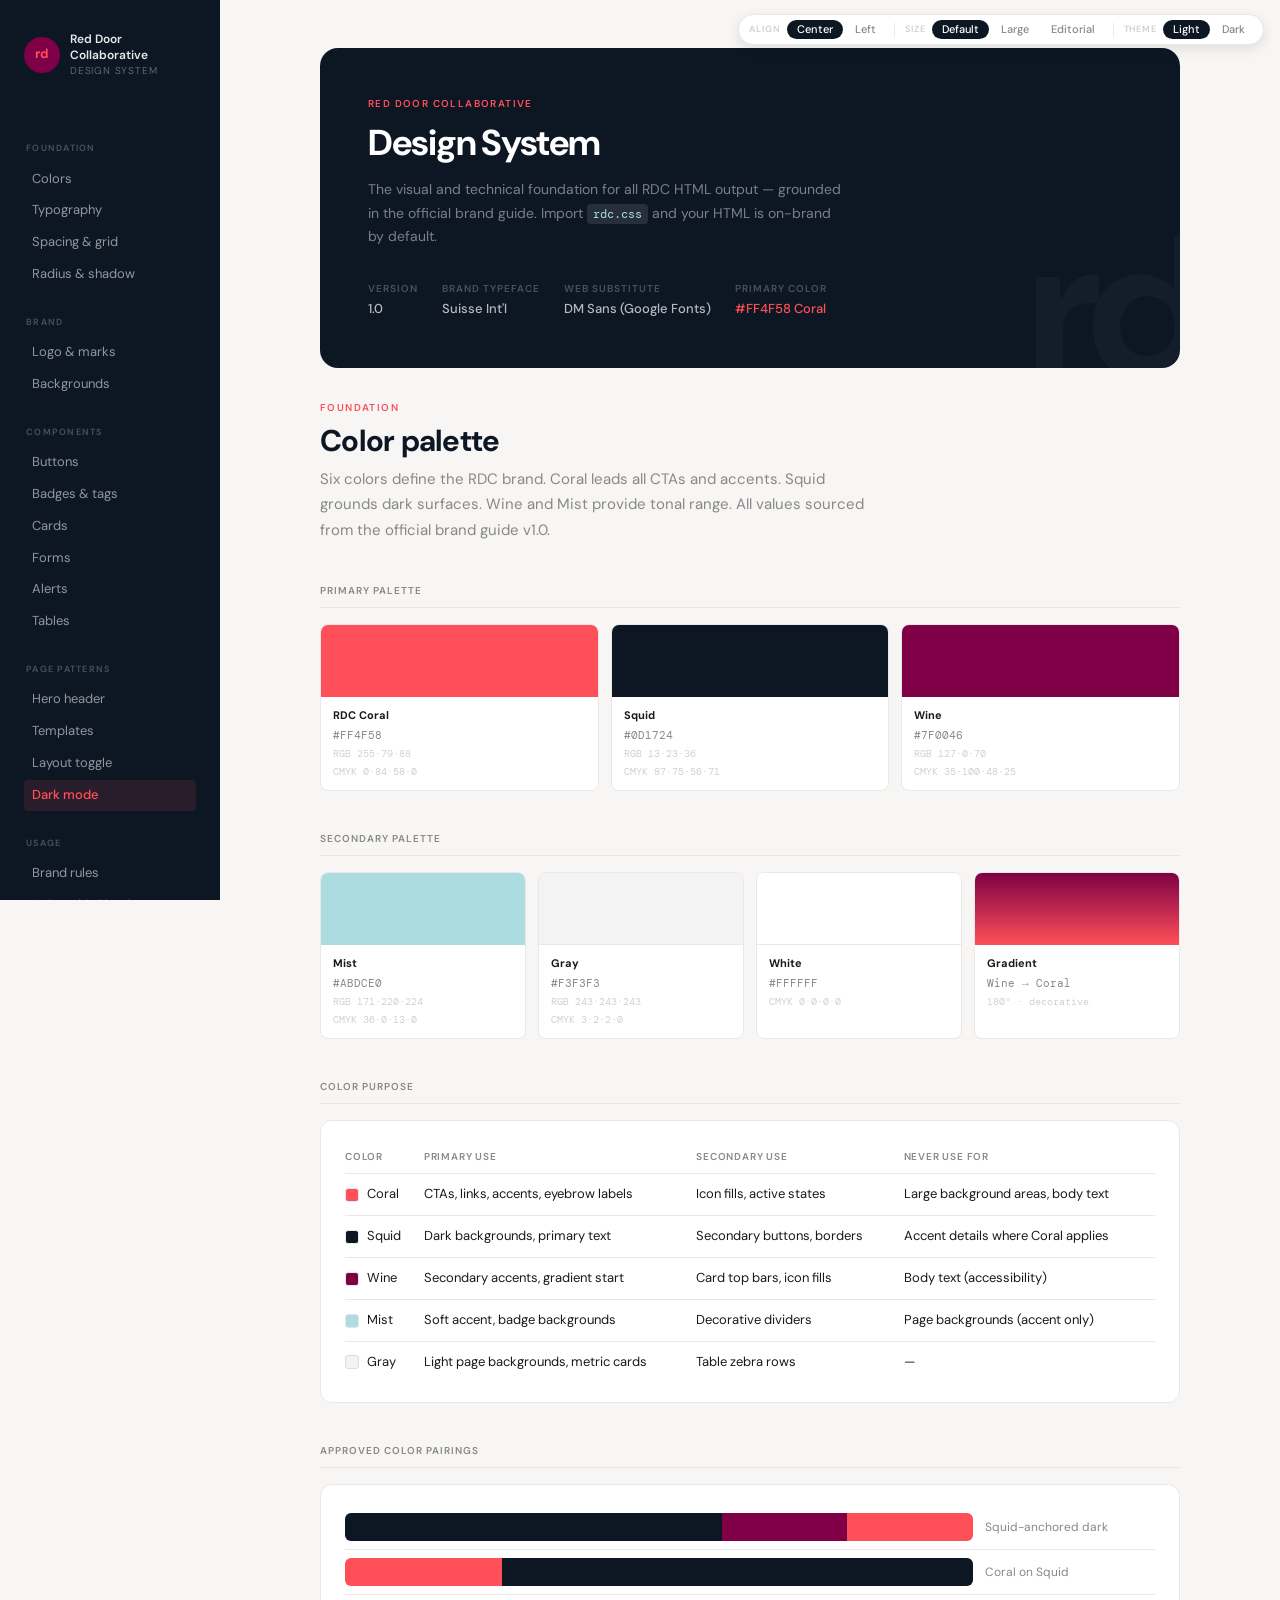
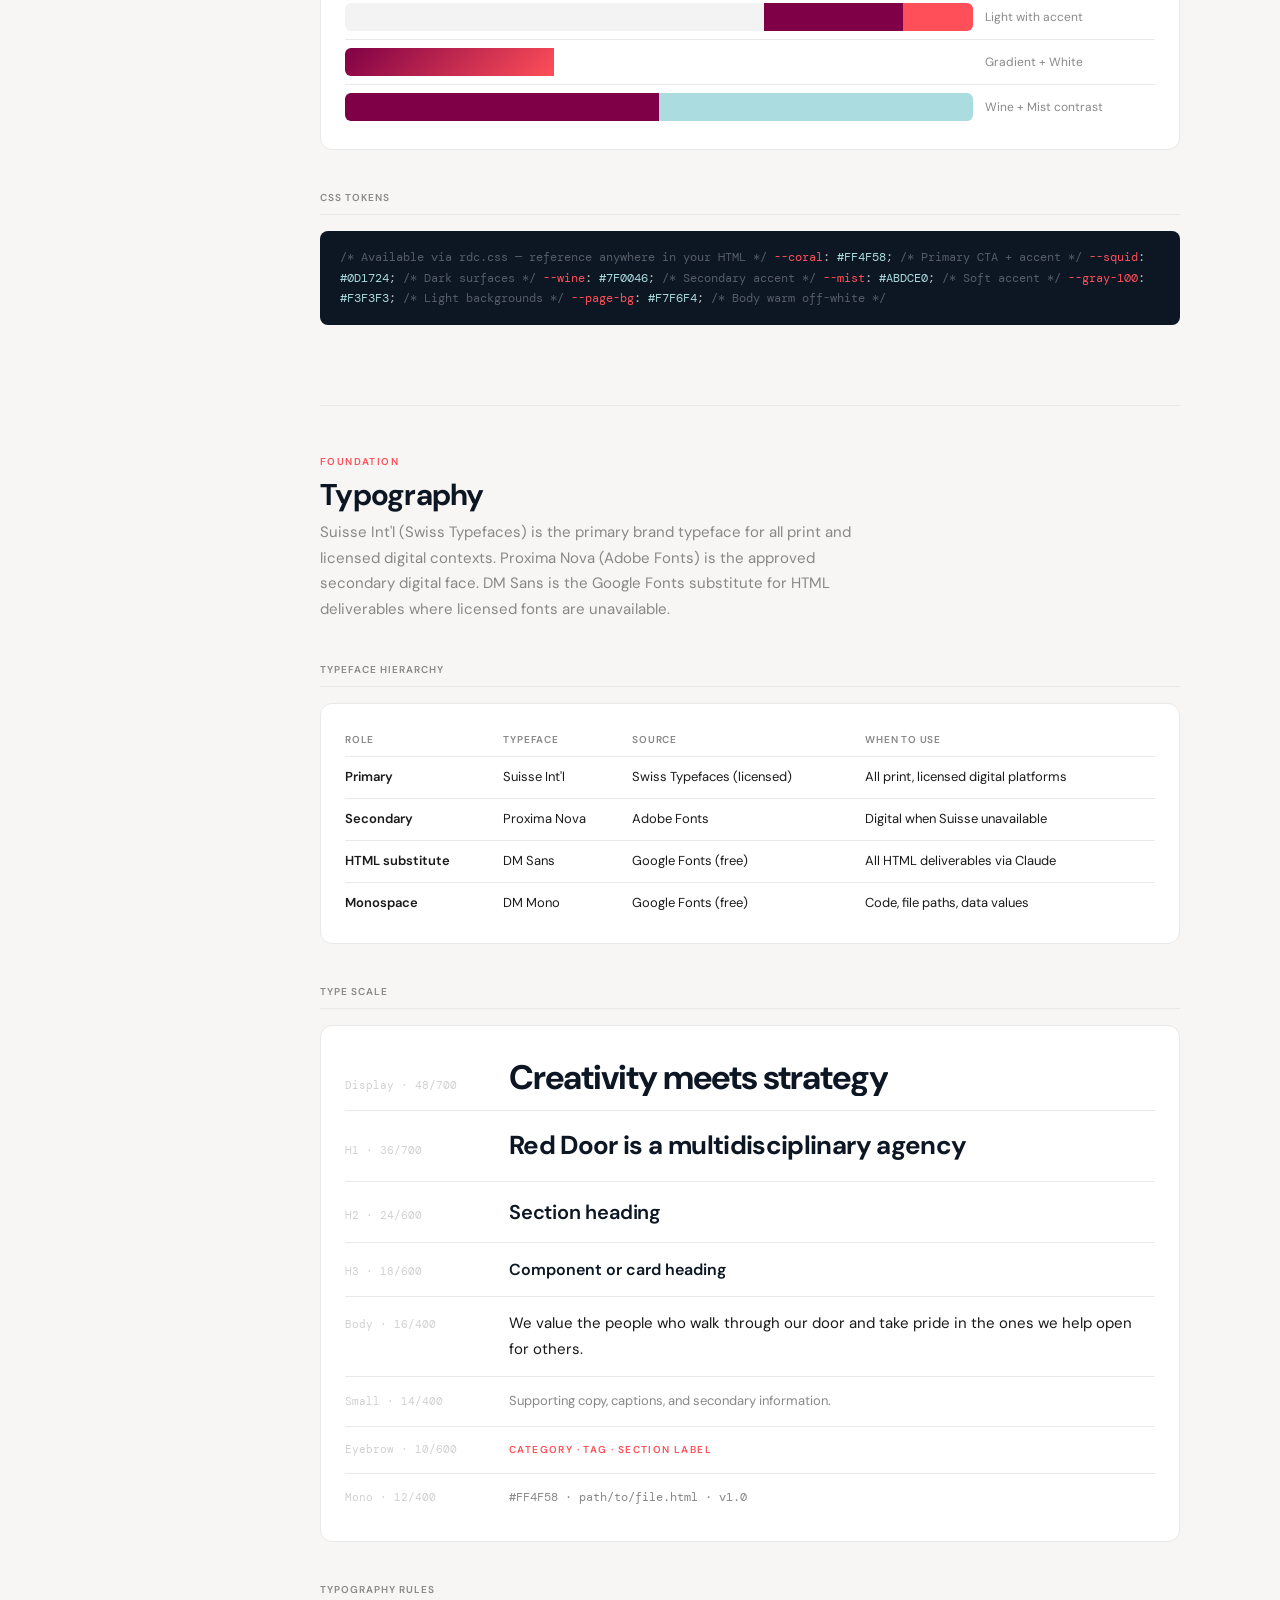
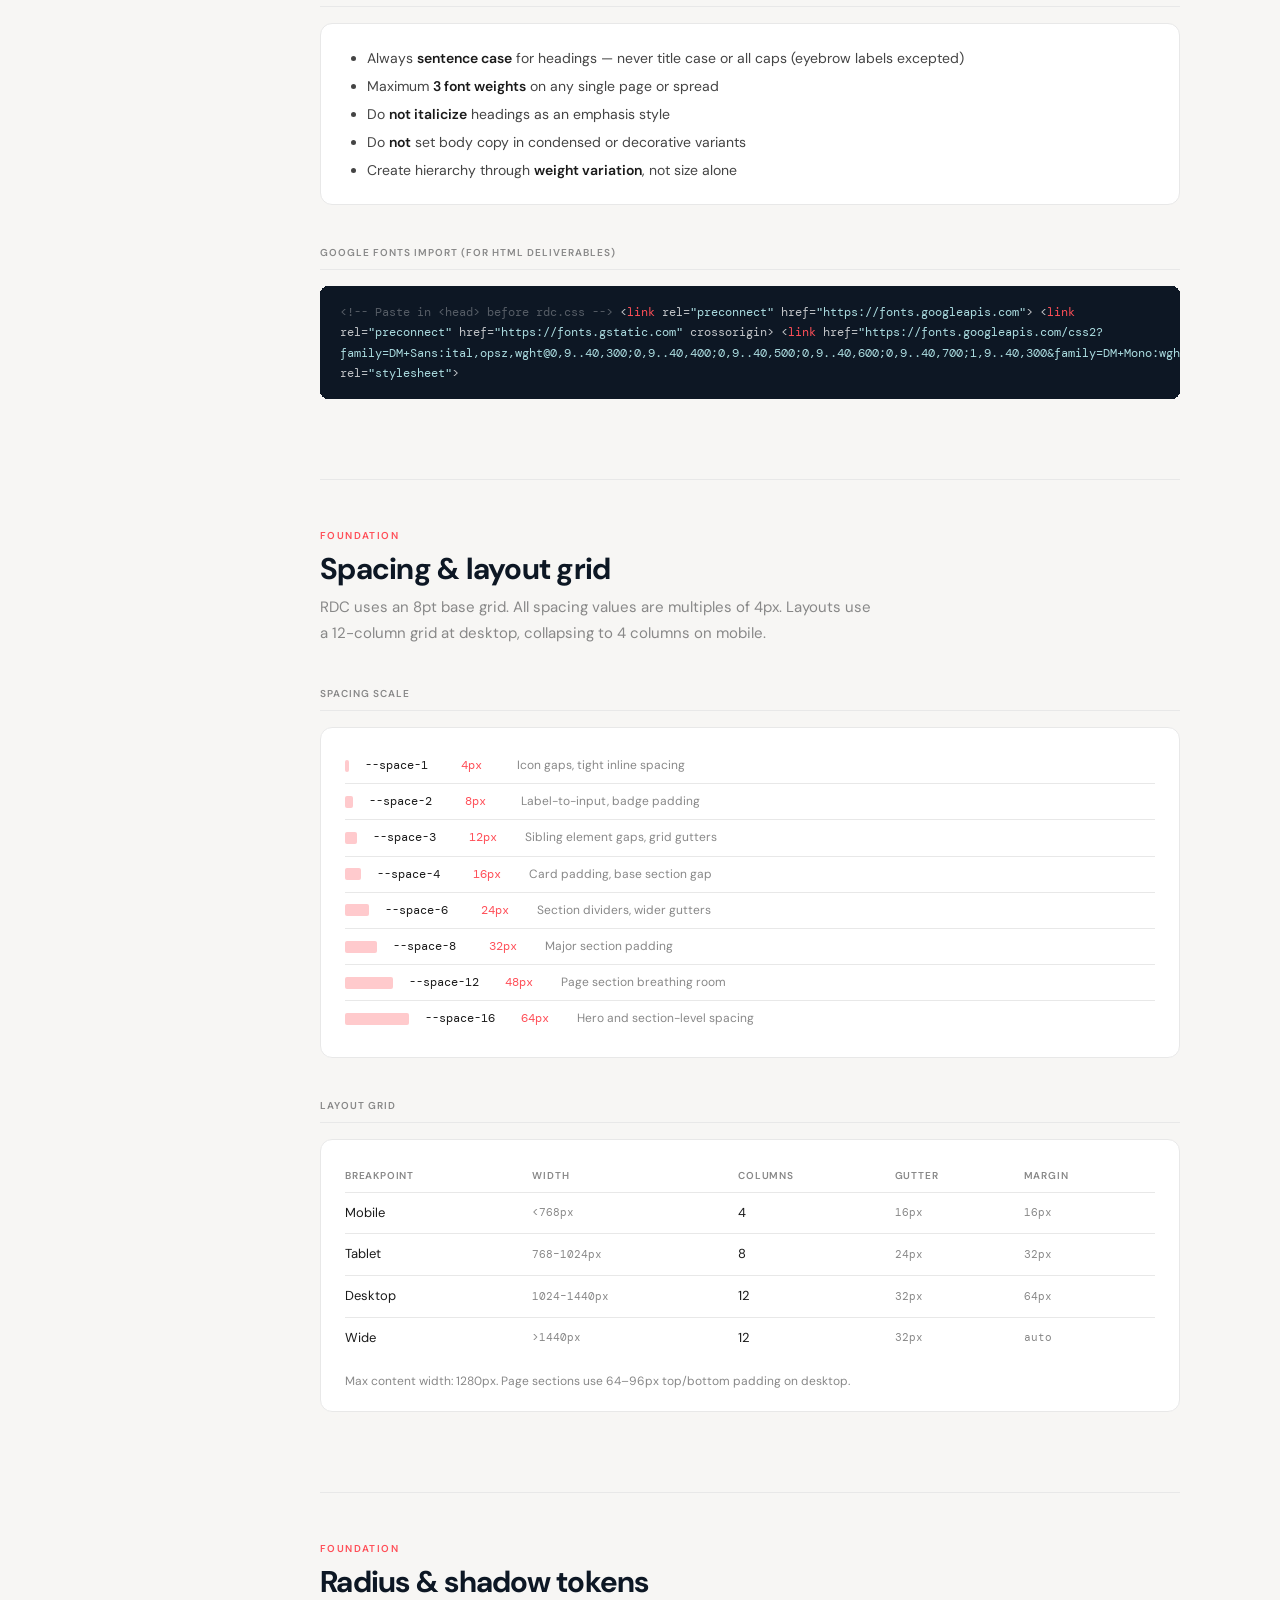
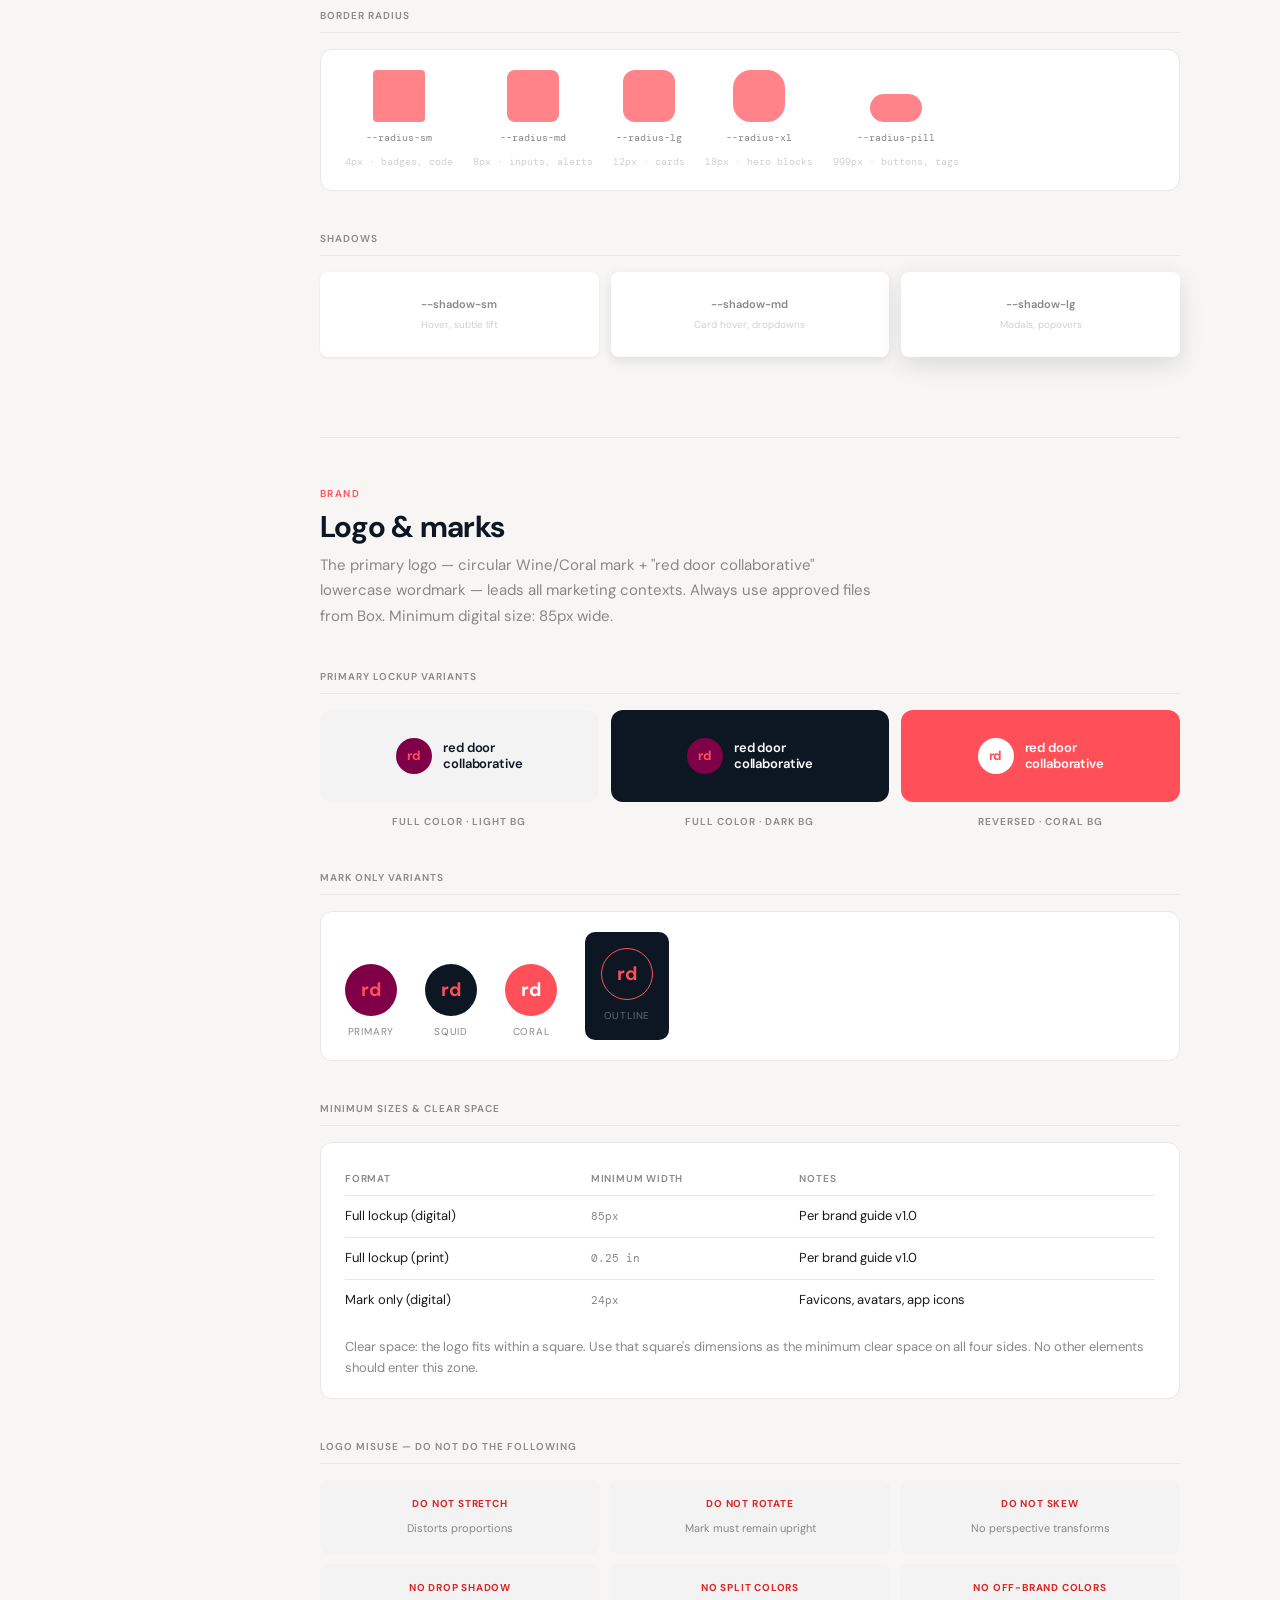
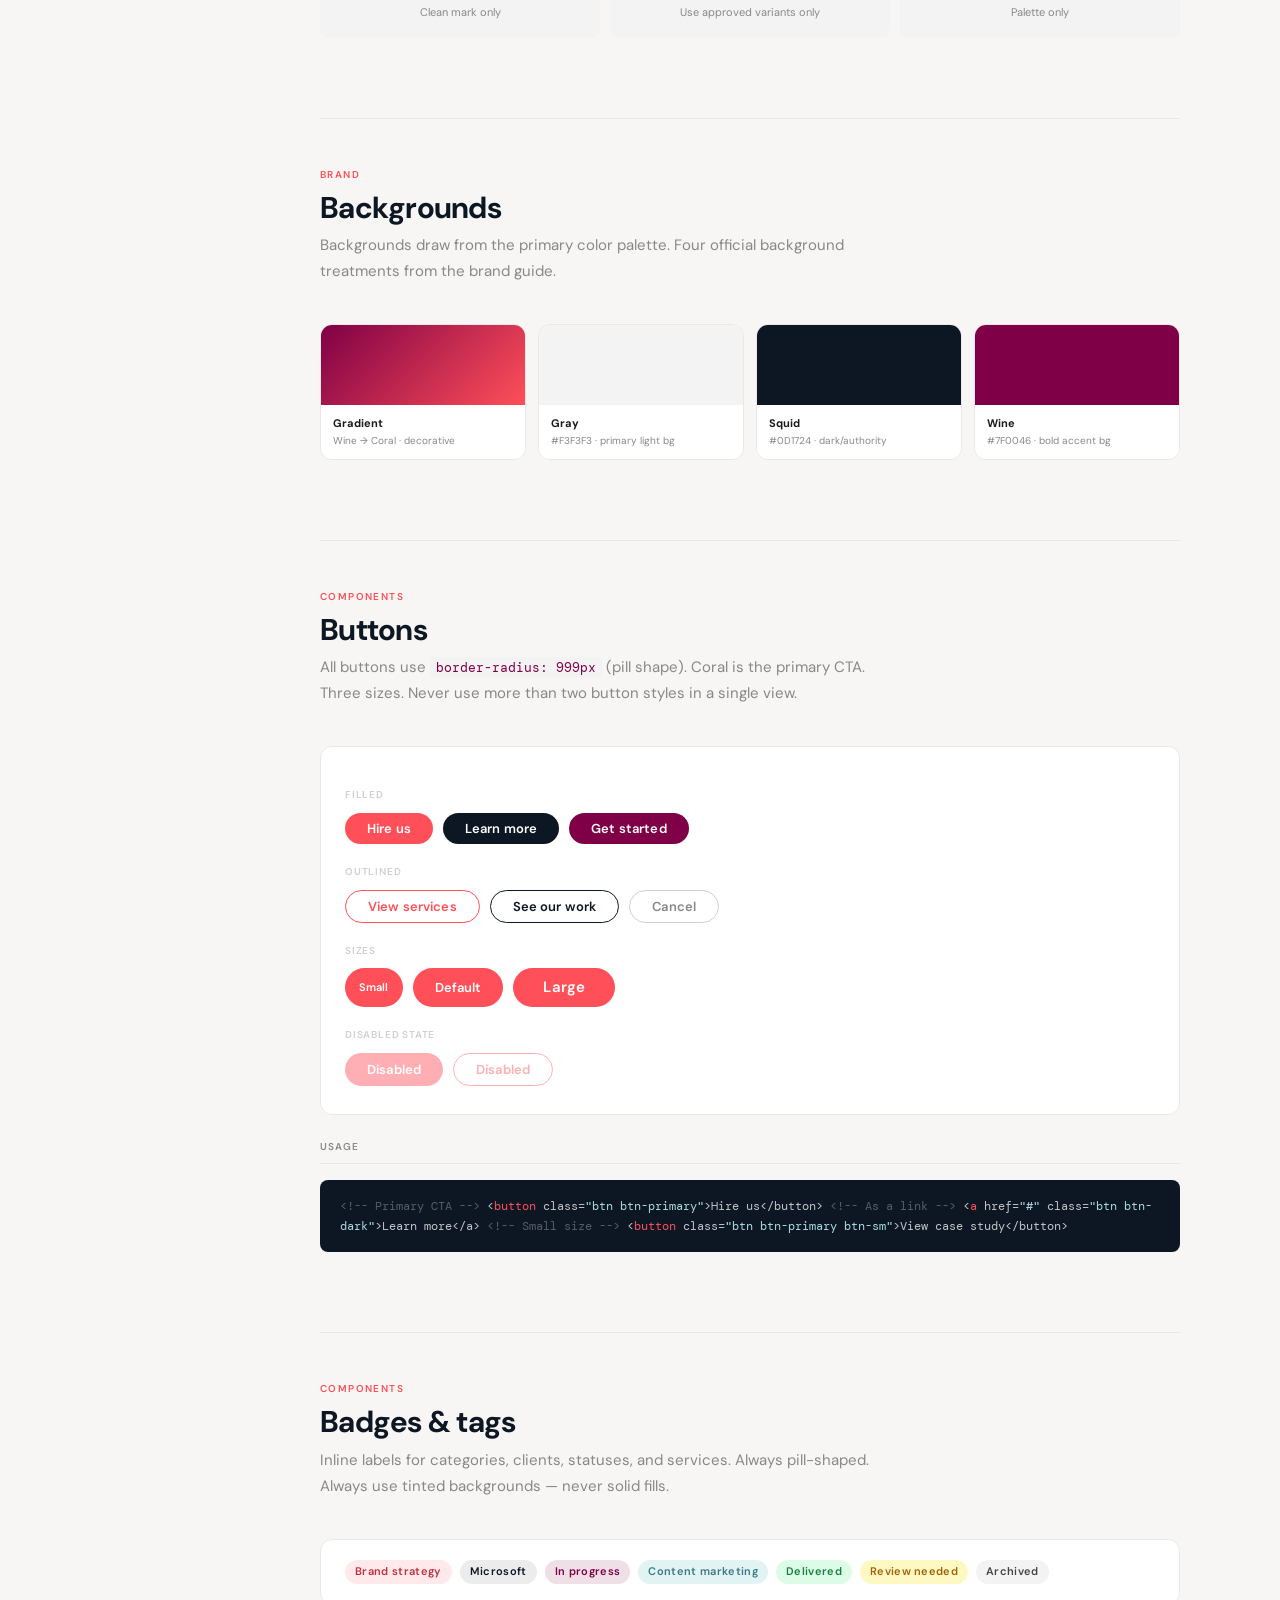
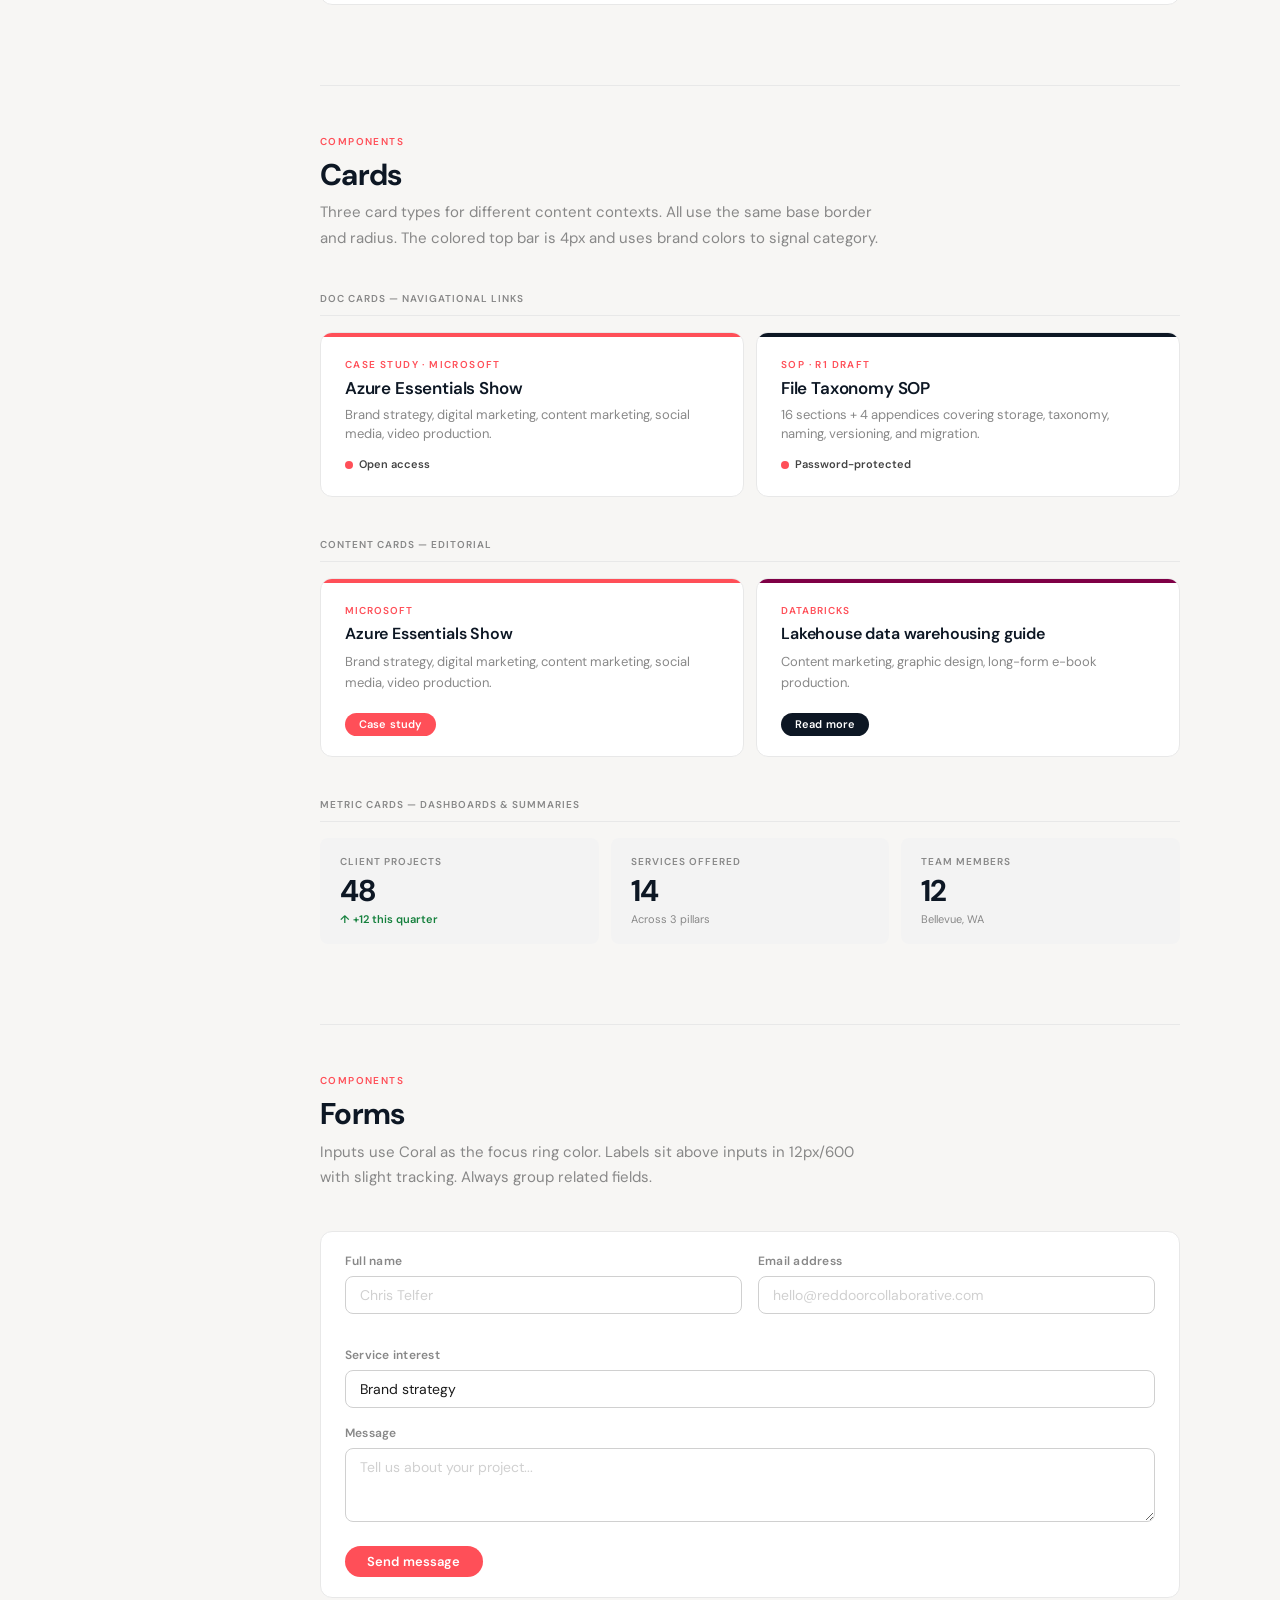
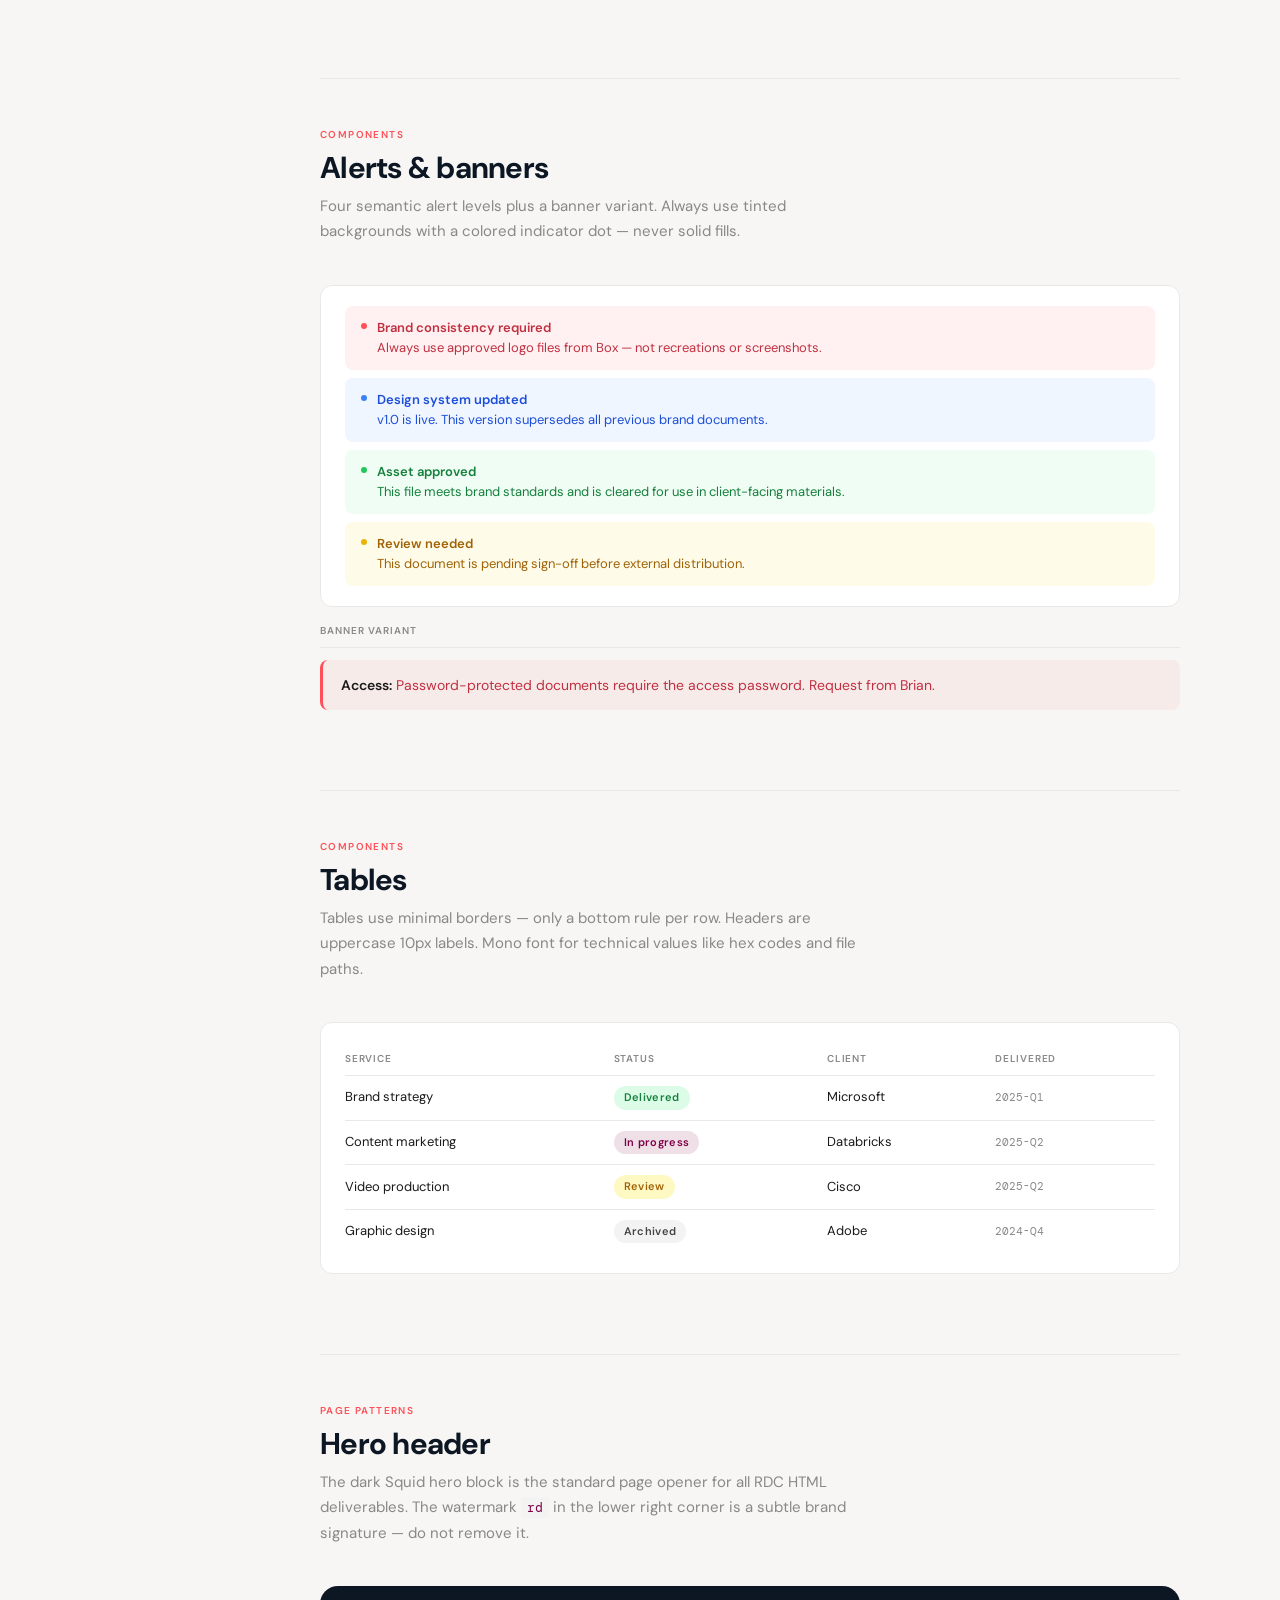
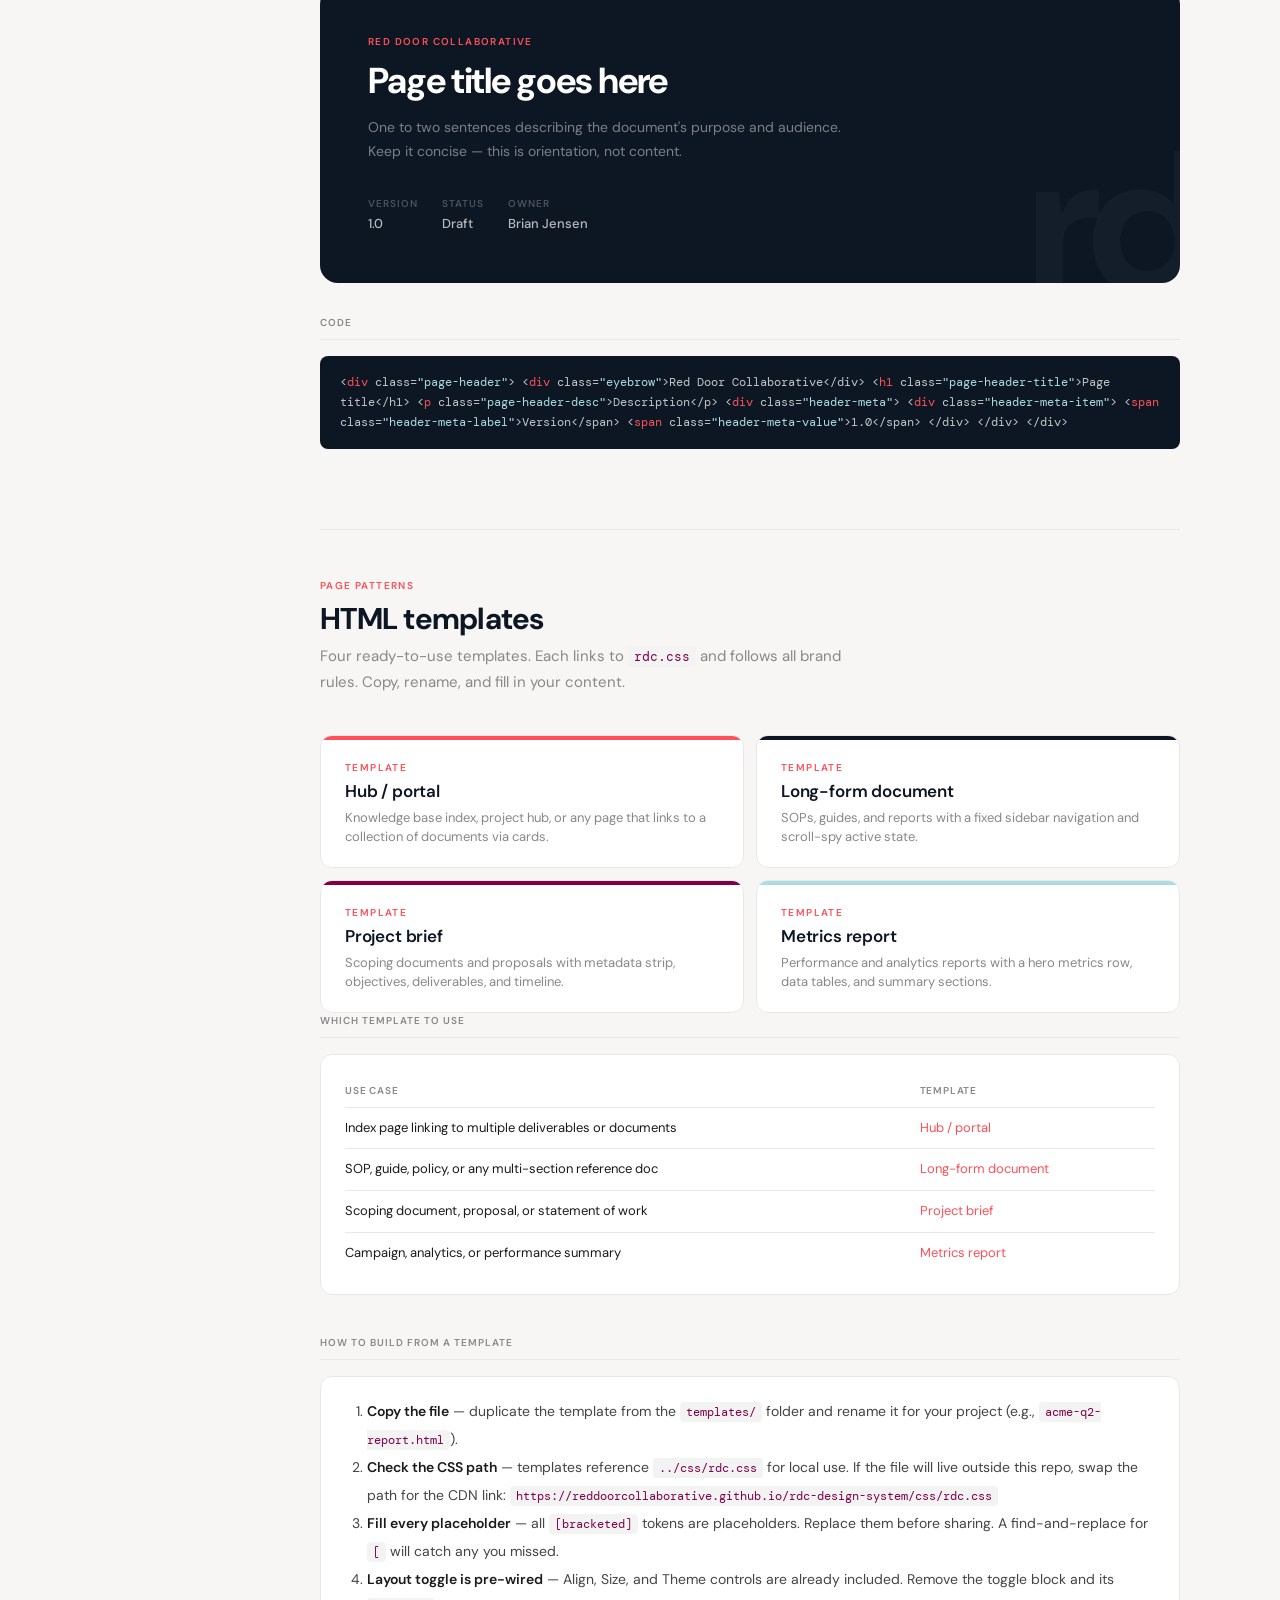
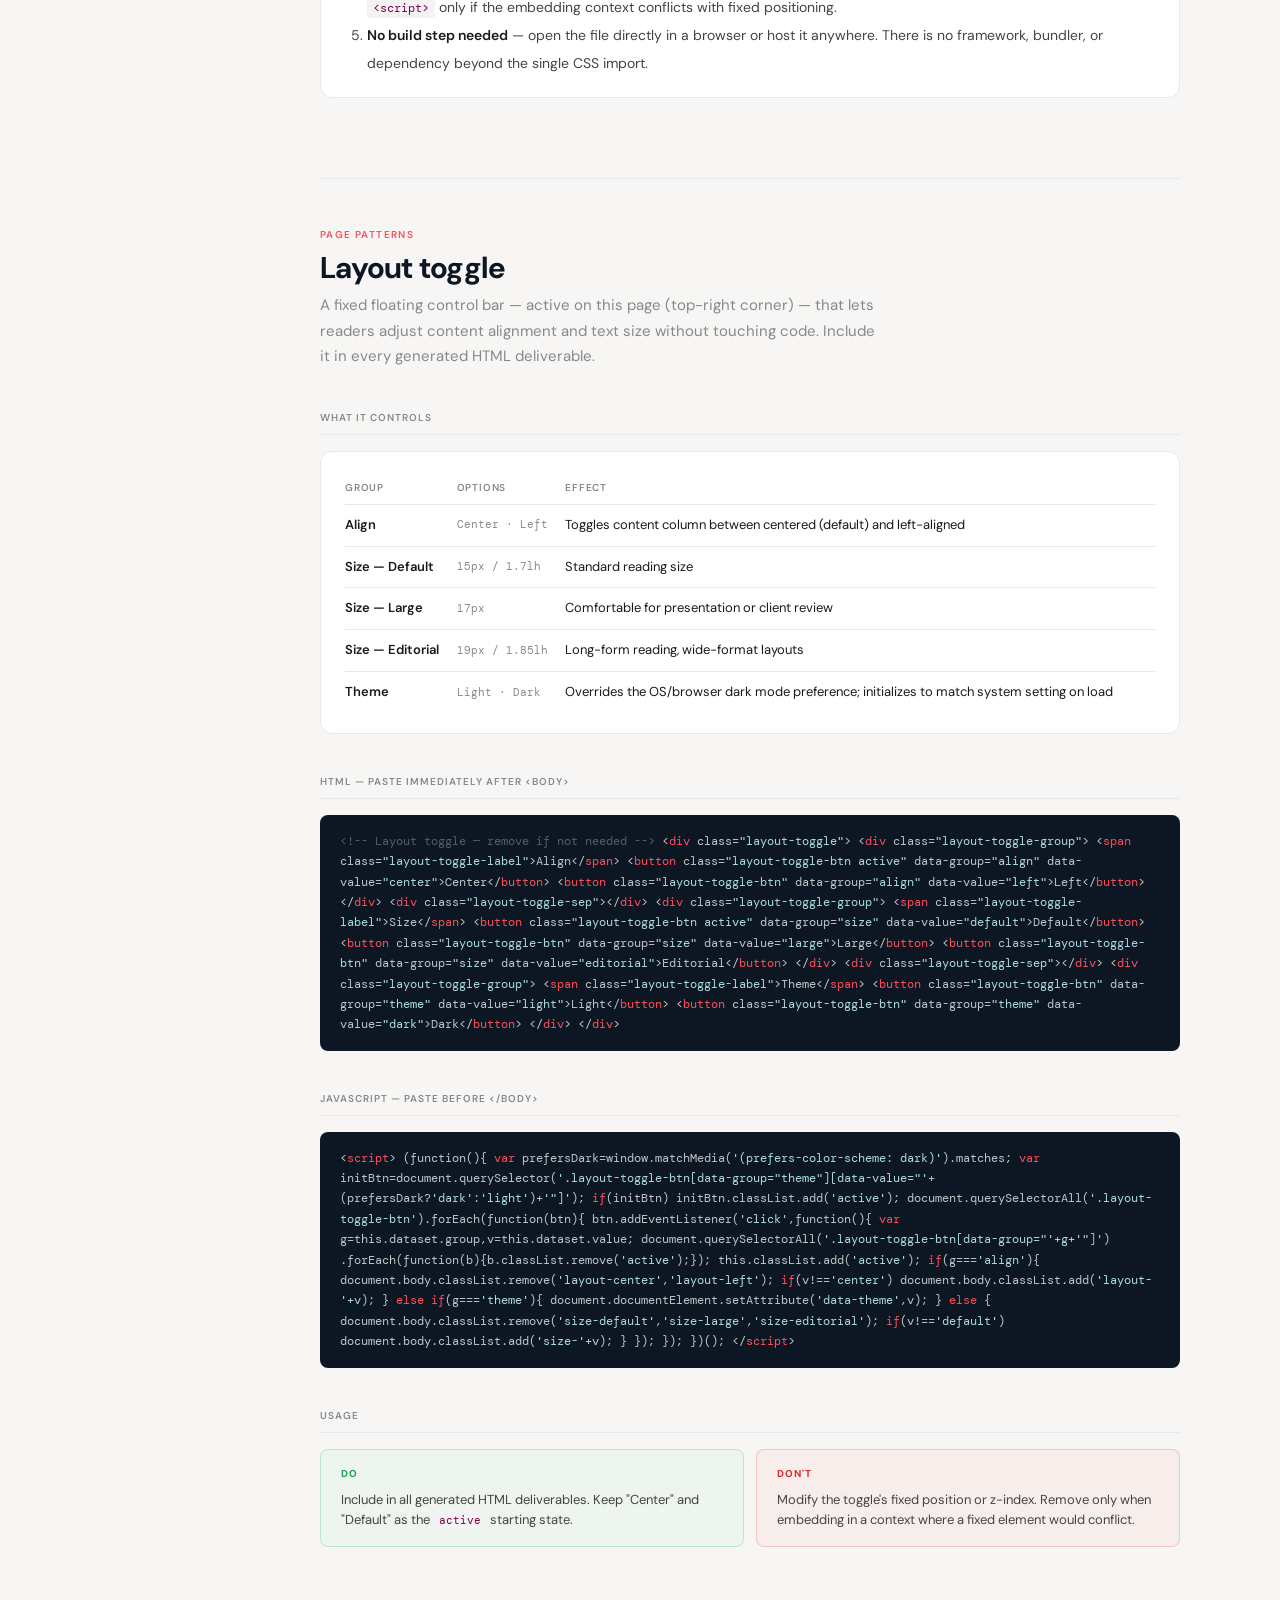
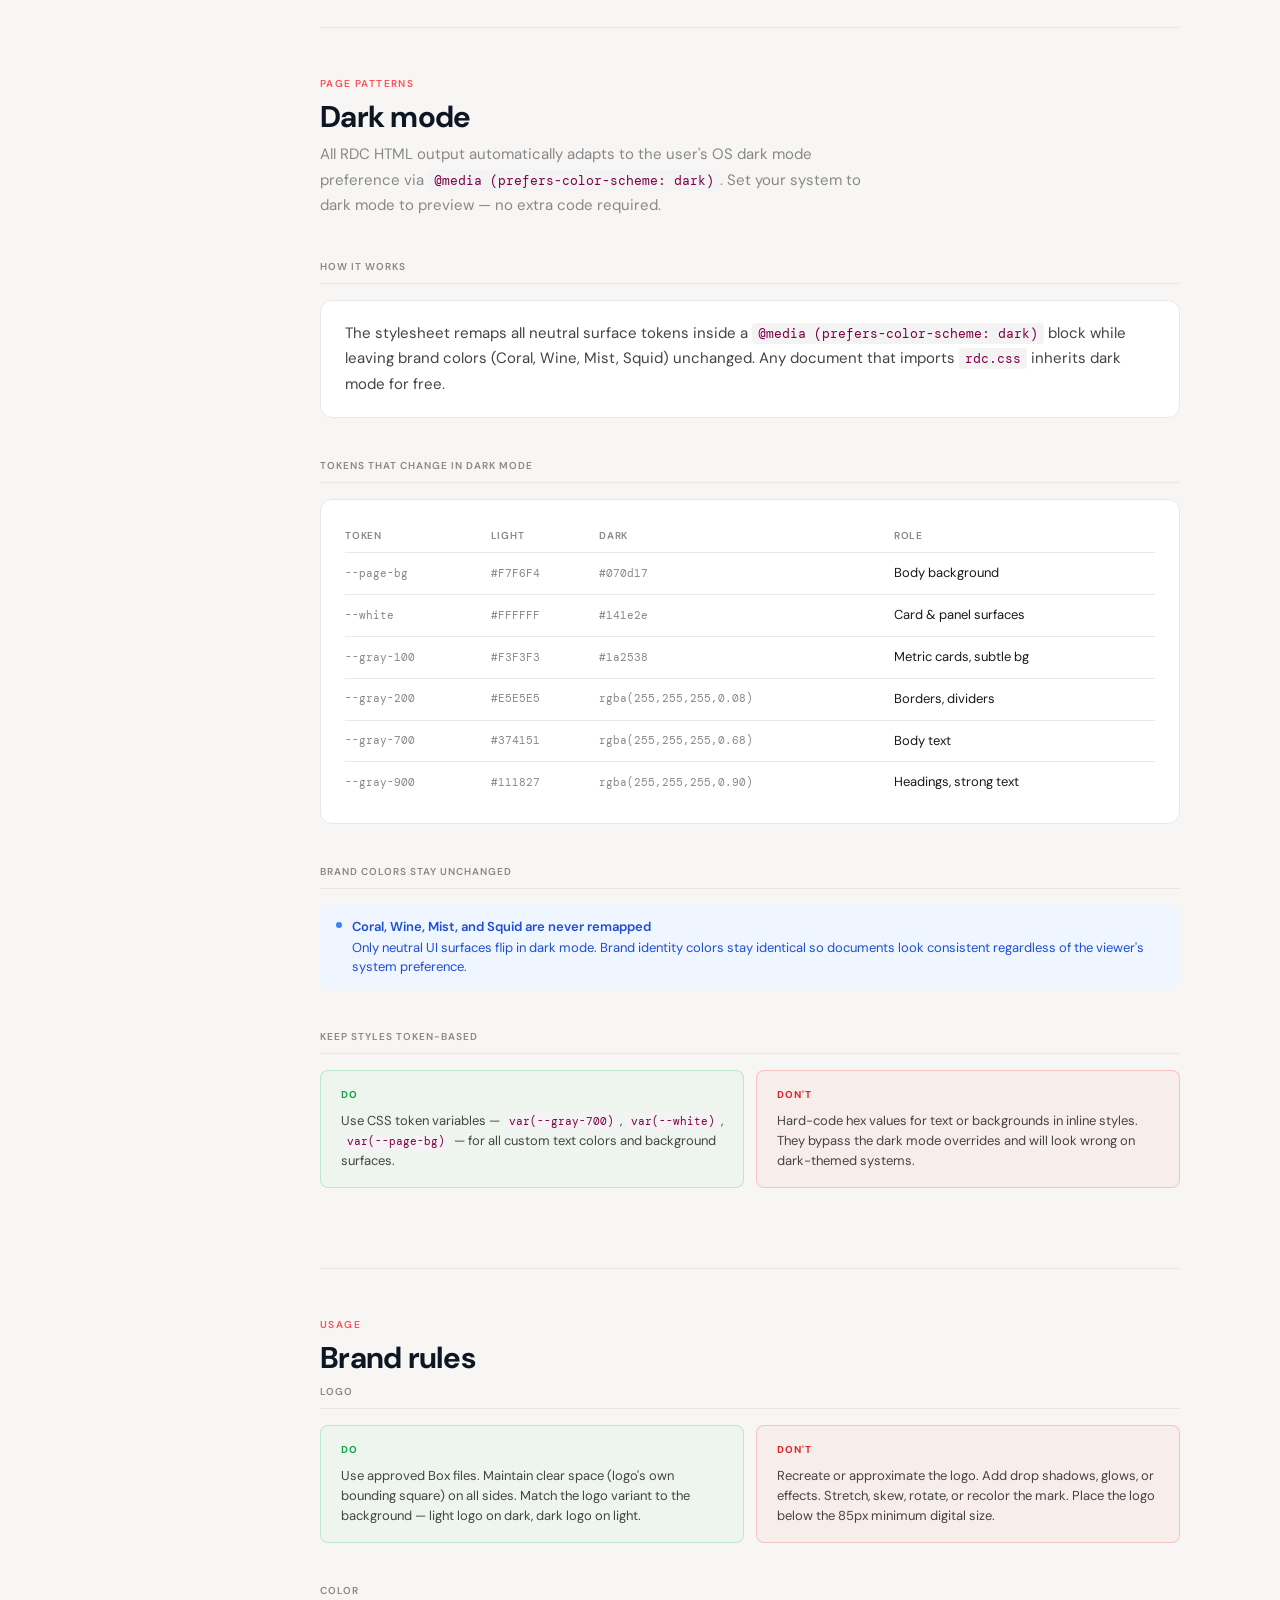
==== commit ebcd1e50: "Add template usage guide and fix Layout Toggle table (add Theme row)" ====
--- a/index.html
+++ b/index.html
@@ -430,7 +430,7 @@
   <section class="section" id="logos">
     <div class="section-eyebrow">Brand</div>
     <h2 class="section-title">Logo &amp; marks</h2>
-    <p class="section-desc">The primary logo — circular Wine/Coral mark + “red door collaborative” lowercase wordmark — leads all marketing contexts. Always use approved files from Box. Minimum digital size: 85px wide.</p>
+    <p class="section-desc">The primary logo — circular Wine/Coral mark + "red door collaborative" lowercase wordmark — leads all marketing contexts. Always use approved files from Box. Minimum digital size: 85px wide.</p>
 
     <div class="subsection">
       <div class="subsection-label">Primary lockup variants</div>
@@ -777,7 +777,7 @@
     <div class="page-header" style="margin-bottom:0;">
       <div class="eyebrow">Red Door Collaborative</div>
       <h1 class="page-header-title">Page title goes here</h1>
-      <p class="page-header-desc">One to two sentences describing the document’s purpose and audience. Keep it concise — this is orientation, not content.</p>
+      <p class="page-header-desc">One to two sentences describing the document's purpose and audience. Keep it concise — this is orientation, not content.</p>
       <div class="header-meta">
         <div class="header-meta-item"><span class="header-meta-label">Version</span><span class="header-meta-value">1.0</span></div>
         <div class="header-meta-item"><span class="header-meta-label">Status</span><span class="header-meta-value">Draft</span></div>
@@ -844,16 +844,44 @@
         </div>
       </a>
     </div>
-  </section>
-  <hr class="divider">
-
-  <!-- ============================================================
-       LAYOUT TOGGLE
+
+    <div class="subsection">
+      <div class="subsection-label">Which template to use</div>
+      <div class="card">
+        <table class="table-rdc">
+          <thead><tr><th>Use case</th><th>Template</th></tr></thead>
+          <tbody>
+            <tr><td>Index page linking to multiple deliverables or documents</td><td><a href="templates/hub.html">Hub / portal</a></td></tr>
+            <tr><td>SOP, guide, policy, or any multi-section reference doc</td><td><a href="templates/document.html">Long-form document</a></td></tr>
+            <tr><td>Scoping document, proposal, or statement of work</td><td><a href="templates/brief.html">Project brief</a></td></tr>
+            <tr><td>Campaign, analytics, or performance summary</td><td><a href="templates/report.html">Metrics report</a></td></tr>
+          </tbody>
+        </table>
+      </div>
+    </div>
+
+    <div class="subsection">
+      <div class="subsection-label">How to build from a template</div>
+      <div class="card">
+        <ol style="line-height:2.4;">
+          <li><strong>Copy the file</strong> — duplicate the template from the <code>templates/</code> folder and rename it for your project (e.g., <code>acme-q2-report.html</code>).</li>
+          <li><strong>Check the CSS path</strong> — templates reference <code>../css/rdc.css</code> for local use. If the file will live outside this repo, swap the path for the CDN link: <code>https://reddoorcollaborative.github.io/rdc-design-system/css/rdc.css</code></li>
+          <li><strong>Fill every placeholder</strong> — all <code>[bracketed]</code> tokens are placeholders. Replace them before sharing. A find-and-replace for <code>[</code> will catch any you missed.</li>
+          <li><strong>Layout toggle is pre-wired</strong> — Align, Size, and Theme controls are already included. Remove the toggle block and its <code>&lt;script&gt;</code> only if the embedding context conflicts with fixed positioning.</li>
+          <li><strong>No build step needed</strong> — open the file directly in a browser or host it anywhere. There is no framework, bundler, or dependency beyond the single CSS import.</li>
+        </ol>
+      </div>
+    </div>
+  </section>
+  <hr class="divider">
+
+  <!-- ============================================================
+       GUIDELINES
   ============================================================ -->
   <section class="section" id="layout-toggle">
     <div class="section-eyebrow">Page patterns</div>
     <h2 class="section-title">Layout toggle</h2>
-    <p class="section-desc">A fixed floating control bar — active on this page (top-right corner) — that lets readers adjust content alignment, text size, and theme without touching code. Include it in every generated HTML deliverable.</p>
+    <p class="section-desc">A fixed floating control bar — active on this page (top-right corner) — that lets readers adjust content alignment and text size without touching code. Include it in every generated HTML deliverable.</p>
 
     <div class="subsection">
       <div class="subsection-label">What it controls</div>
@@ -865,8 +893,7 @@
             <tr><td><strong>Size — Default</strong></td><td class="mono">15px / 1.7lh</td><td>Standard reading size</td></tr>
             <tr><td><strong>Size — Large</strong></td><td class="mono">17px</td><td>Comfortable for presentation or client review</td></tr>
             <tr><td><strong>Size — Editorial</strong></td><td class="mono">19px / 1.85lh</td><td>Long-form reading, wide-format layouts</td></tr>
-            <tr><td><strong>Theme — Light</strong></td><td class="mono">data-theme="light"</td><td>Forces light mode regardless of OS preference</td></tr>
-            <tr><td><strong>Theme — Dark</strong></td><td class="mono">data-theme="dark"</td><td>Forces dark mode regardless of OS preference</td></tr>
+            <tr><td><strong>Theme</strong></td><td class="mono">Light · Dark</td><td>Overrides the OS/browser dark mode preference; initializes to match system setting on load</td></tr>
           </tbody>
         </table>
       </div>
@@ -907,7 +934,7 @@
   document.querySelectorAll(<span class="str">'.layout-toggle-btn'</span>).forEach(function(btn){
     btn.addEventListener(<span class="str">'click'</span>,function(){
       <span class="kw">var</span> g=this.dataset.group,v=this.dataset.value;
-      document.querySelectorAll(<span class="str">'.layout-toggle-btn[data-group="'+g+'"'</span>)
+      document.querySelectorAll(<span class="str">'.layout-toggle-btn[data-group="'+g+'"</span>]')
         .forEach(function(b){b.classList.remove(<span class="str">'active'</span>);});
       this.classList.add(<span class="str">'active'</span>);
       <span class="kw">if</span>(g===<span class="str">'align'</span>){
@@ -930,7 +957,7 @@
       <div class="do-dont">
         <div class="do-box">
           <div class="do-label">Do</div>
-          <p>Include in all generated HTML deliverables. Keep “Center” and “Default” as the <code>active</code> starting state. The Theme button reflects the OS preference on load.</p>
+          <p>Include in all generated HTML deliverables. Keep "Center" and "Default" as the <code>active</code> starting state.</p>
         </div>
         <div class="dont-box">
           <div class="dont-label">Don't</div>
@@ -944,12 +971,12 @@
   <section class="section" id="dark-mode">
     <div class="section-eyebrow">Page patterns</div>
     <h2 class="section-title">Dark mode</h2>
-    <p class="section-desc">All RDC HTML output automatically adapts to the user’s OS dark mode preference via <code>@media (prefers-color-scheme: dark)</code>. The Theme toggle in the top-right corner overrides this preference manually.</p>
+    <p class="section-desc">All RDC HTML output automatically adapts to the user's OS dark mode preference via <code>@media (prefers-color-scheme: dark)</code>. Set your system to dark mode to preview — no extra code required.</p>
 
     <div class="subsection">
       <div class="subsection-label">How it works</div>
       <div class="card">
-        <p>The stylesheet remaps all neutral surface tokens inside a <code>@media (prefers-color-scheme: dark)</code> block while leaving brand colors (Coral, Wine, Mist, Squid) unchanged. Any document that imports <code>rdc.css</code> inherits dark mode for free. The Theme toggle sets <code>data-theme="light"</code> or <code>data-theme="dark"</code> on the <code>&lt;html&gt;</code> element to override the OS preference.</p>
+        <p>The stylesheet remaps all neutral surface tokens inside a <code>@media (prefers-color-scheme: dark)</code> block while leaving brand colors (Coral, Wine, Mist, Squid) unchanged. Any document that imports <code>rdc.css</code> inherits dark mode for free.</p>
       </div>
     </div>
 
@@ -976,7 +1003,7 @@
         <div class="alert-dot"></div>
         <div class="alert-body">
           <div class="alert-title">Coral, Wine, Mist, and Squid are never remapped</div>
-          Only neutral UI surfaces flip in dark mode. Brand identity colors stay identical so documents look consistent regardless of the viewer’s system preference.
+          Only neutral UI surfaces flip in dark mode. Brand identity colors stay identical so documents look consistent regardless of the viewer's system preference.
         </div>
       </div>
     </div>
@@ -1004,7 +1031,7 @@
     <div class="subsection">
       <div class="subsection-label">Logo</div>
       <div class="do-dont">
-        <div class="do-box"><div class="do-label">Do</div><p>Use approved Box files. Maintain clear space (logo’s own bounding square) on all sides. Match the logo variant to the background — light logo on dark, dark logo on light.</p></div>
+        <div class="do-box"><div class="do-label">Do</div><p>Use approved Box files. Maintain clear space (logo's own bounding square) on all sides. Match the logo variant to the background — light logo on dark, dark logo on light.</p></div>
         <div class="dont-box"><div class="dont-label">Don't</div><p>Recreate or approximate the logo. Add drop shadows, glows, or effects. Stretch, skew, rotate, or recolor the mark. Place the logo below the 85px minimum digital size.</p></div>
       </div>
     </div>
@@ -1013,14 +1040,14 @@
       <div class="subsection-label">Color</div>
       <div class="do-dont">
         <div class="do-box"><div class="do-label">Do</div><p>Lead with Coral for all CTAs and primary actions. Use Squid to anchor dark backgrounds. Use the Wine-to-Coral gradient for decorative accents only. Limit to 3 colors per layout.</p></div>
-        <div class="dont-box"><div class="dont-label">Don't</div><p>Use Mist as a primary page background — it’s an accent only. Set Coral text on Wine (insufficient contrast). Introduce colors outside the approved palette without design lead approval.</p></div>
+        <div class="dont-box"><div class="dont-label">Don't</div><p>Use Mist as a primary page background — it's an accent only. Set Coral text on Wine (insufficient contrast). Introduce colors outside the approved palette without design lead approval.</p></div>
       </div>
     </div>
 
     <div class="subsection">
       <div class="subsection-label">Typography</div>
       <div class="do-dont">
-        <div class="do-box"><div class="do-label">Do</div><p>Use Suisse Int’l for all branded communications. Use sentence case for all headings. Build hierarchy through weight, not size alone. Ensure body text is accessible (16px+ at WCAG AA contrast).</p></div>
+        <div class="do-box"><div class="do-label">Do</div><p>Use Suisse Int'l for all branded communications. Use sentence case for all headings. Build hierarchy through weight, not size alone. Ensure body text is accessible (16px+ at WCAG AA contrast).</p></div>
         <div class="dont-box"><div class="dont-label">Don't</div><p>Use more than 3 weights on a single page. Use title case or all-caps for headings. Italicize headings as an emphasis device. Use condensed variants for body copy.</p></div>
       </div>
     </div>
@@ -1064,7 +1091,7 @@
   --page-bg: #F7F6F4  Warm off-white body background
 
 TYPOGRAPHY:
-  Font: DM Sans (loaded above) — web substitute for Suisse Int’l
+  Font: DM Sans (loaded above) — web substitute for Suisse Int'l
   Rules: sentence case headings only, max 3 weights per page, no italics on headings
 
 COMPONENT CLASSES (use these — do not write custom CSS for covered patterns):
@@ -1213,7 +1240,7 @@
 <script>
 (function(){
   var prefersDark=window.matchMedia('(prefers-color-scheme: dark)').matches;
-  var initBtn=document.querySelector('.layout-toggle-btn[data-group="theme"][data-value="'+(prefersDark?'dark':'light')+'"]');
+  var initBtn=document.querySelector('.layout-toggle-btn[data-group="theme"][data-value="'+(prefersDark?'dark':'light')+'"');
   if(initBtn) initBtn.classList.add('active');
   document.querySelectorAll('.layout-toggle-btn').forEach(function(btn){
     btn.addEventListener('click',function(){
@@ -1236,4 +1263,4 @@
 </script>
 
 </body>
-</html>
+</html>
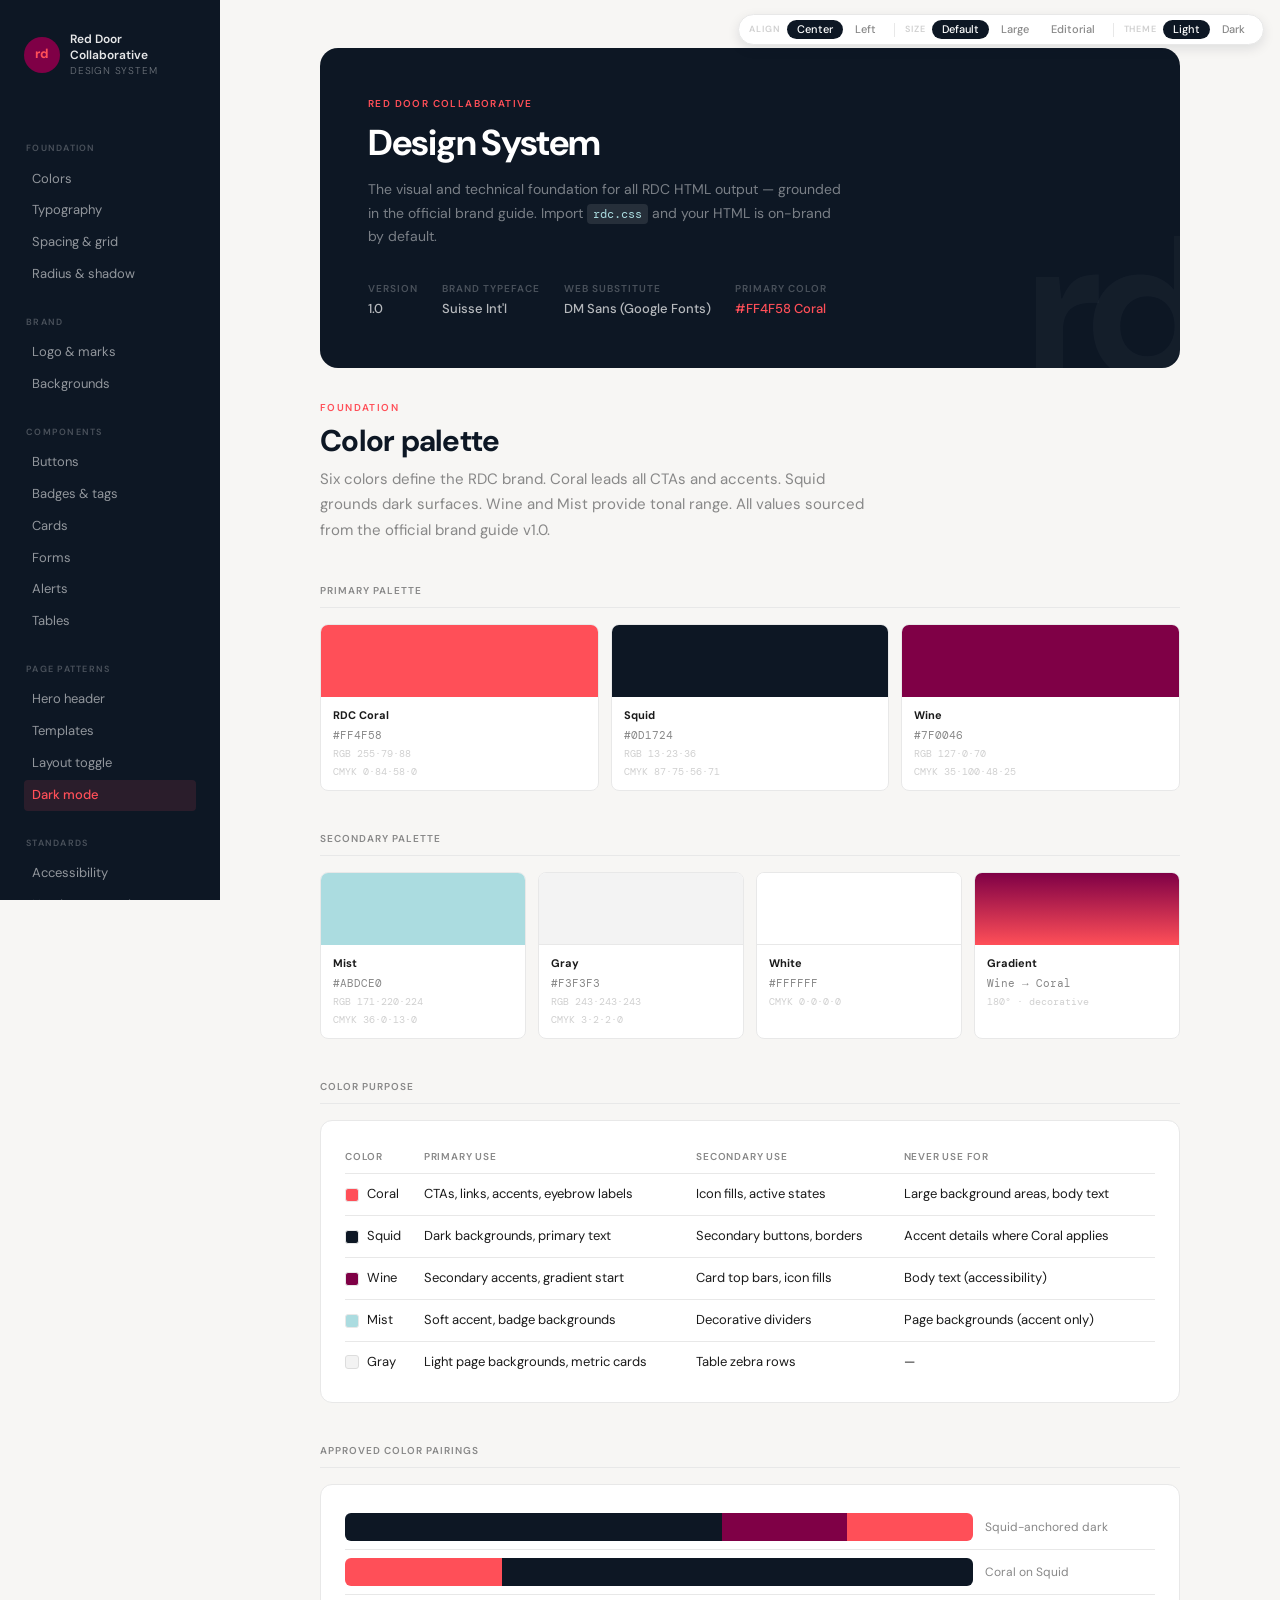
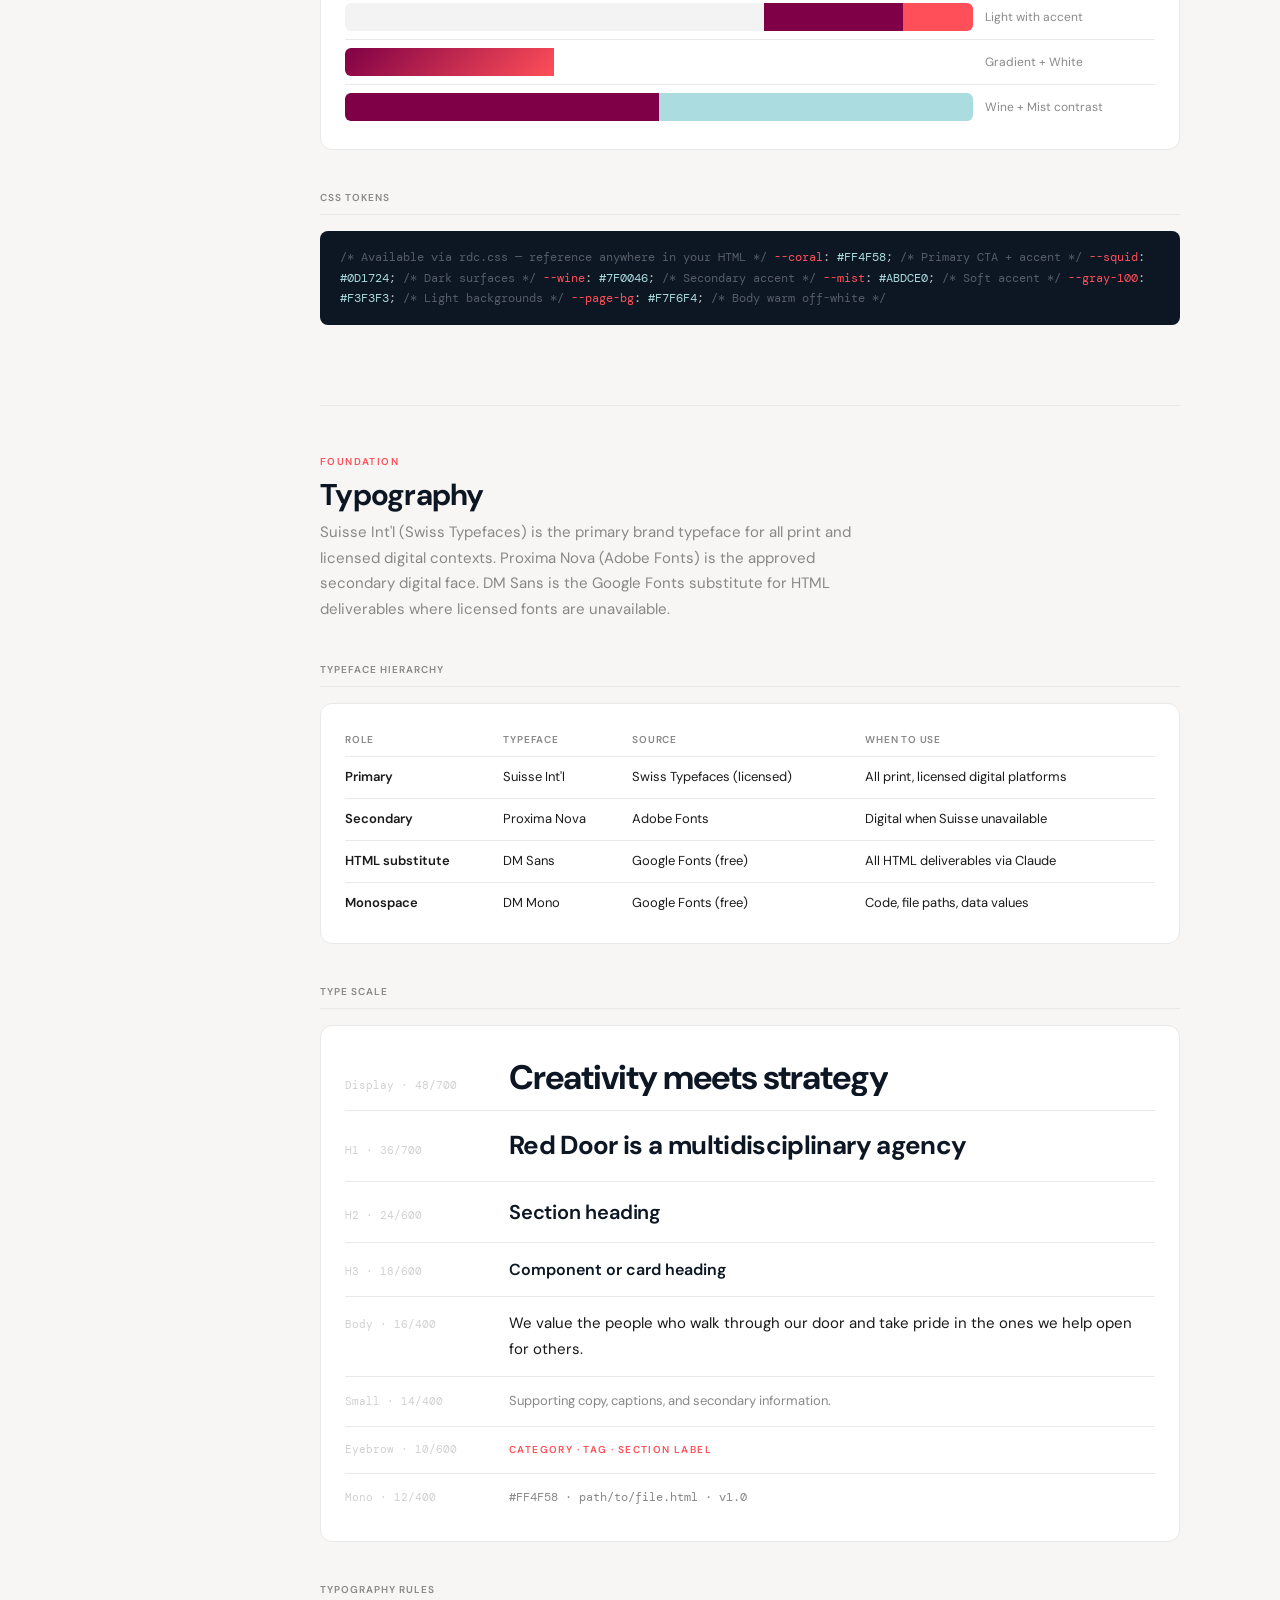
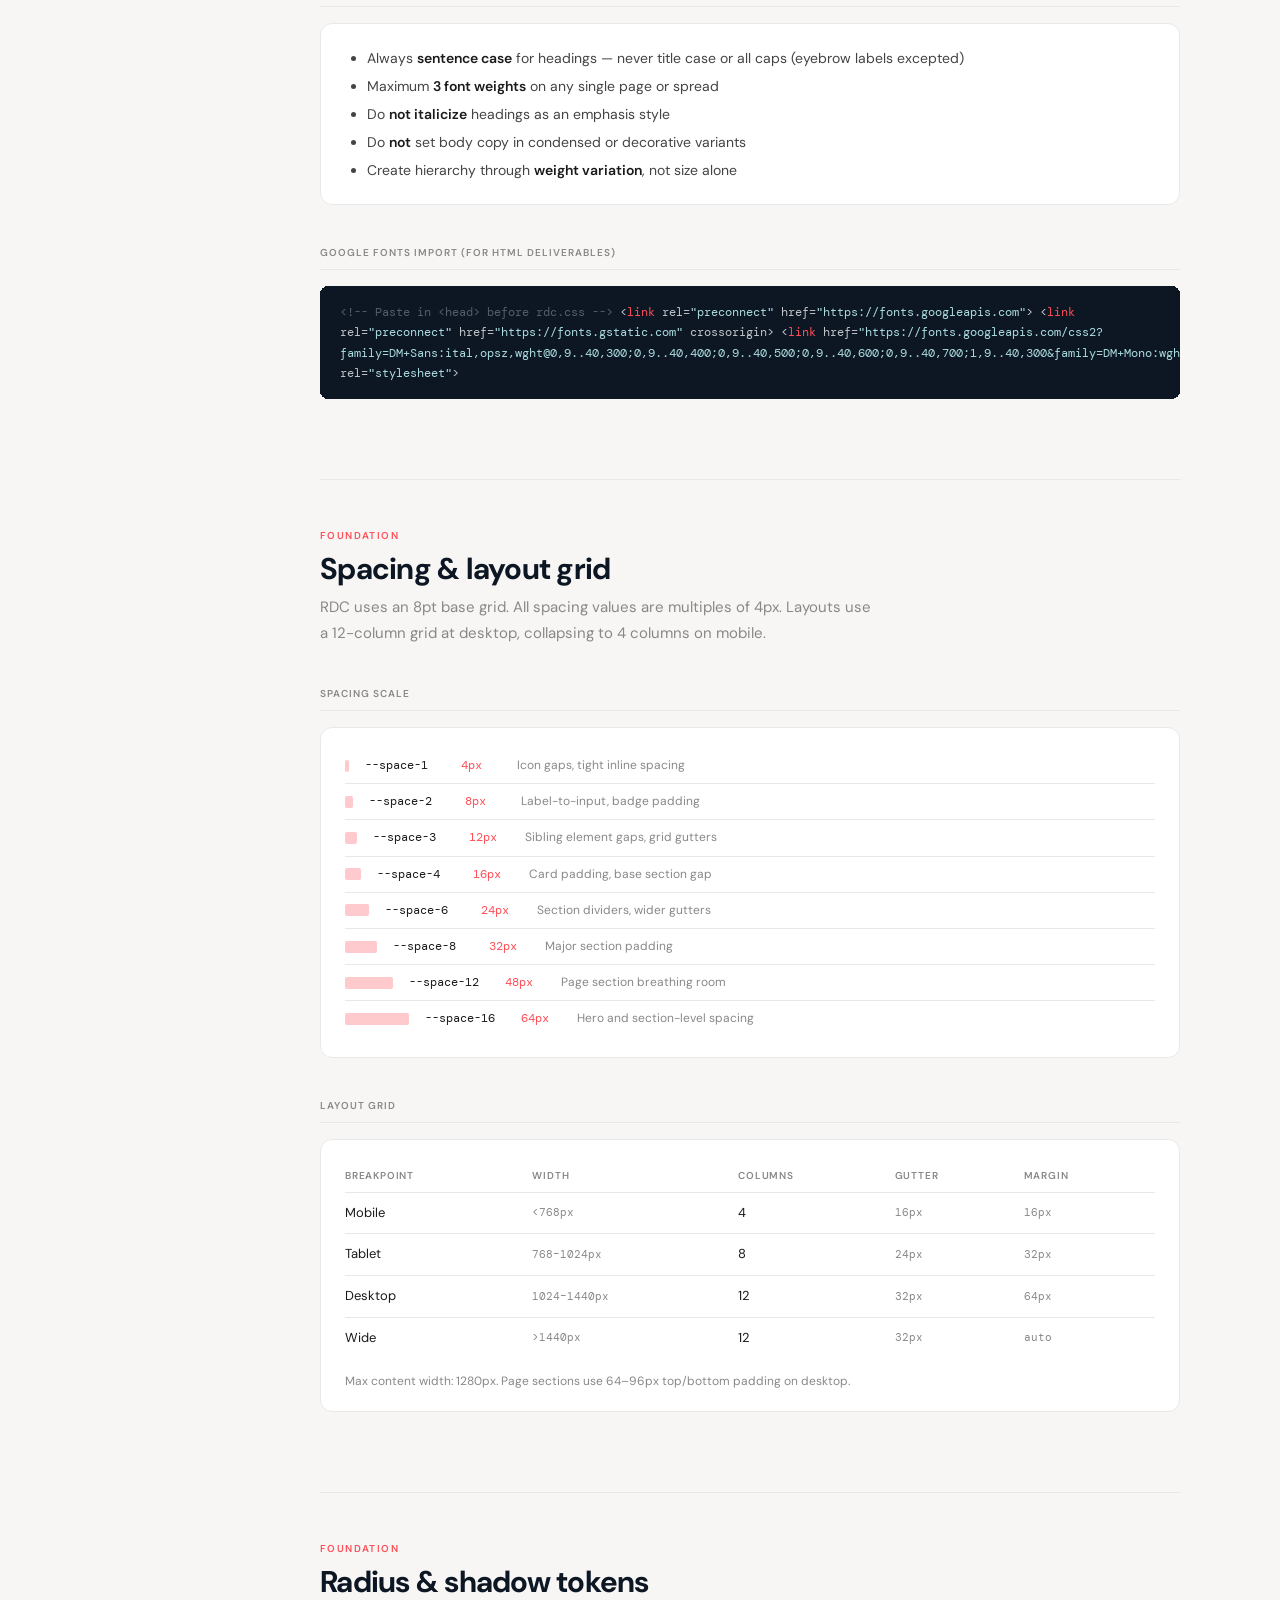
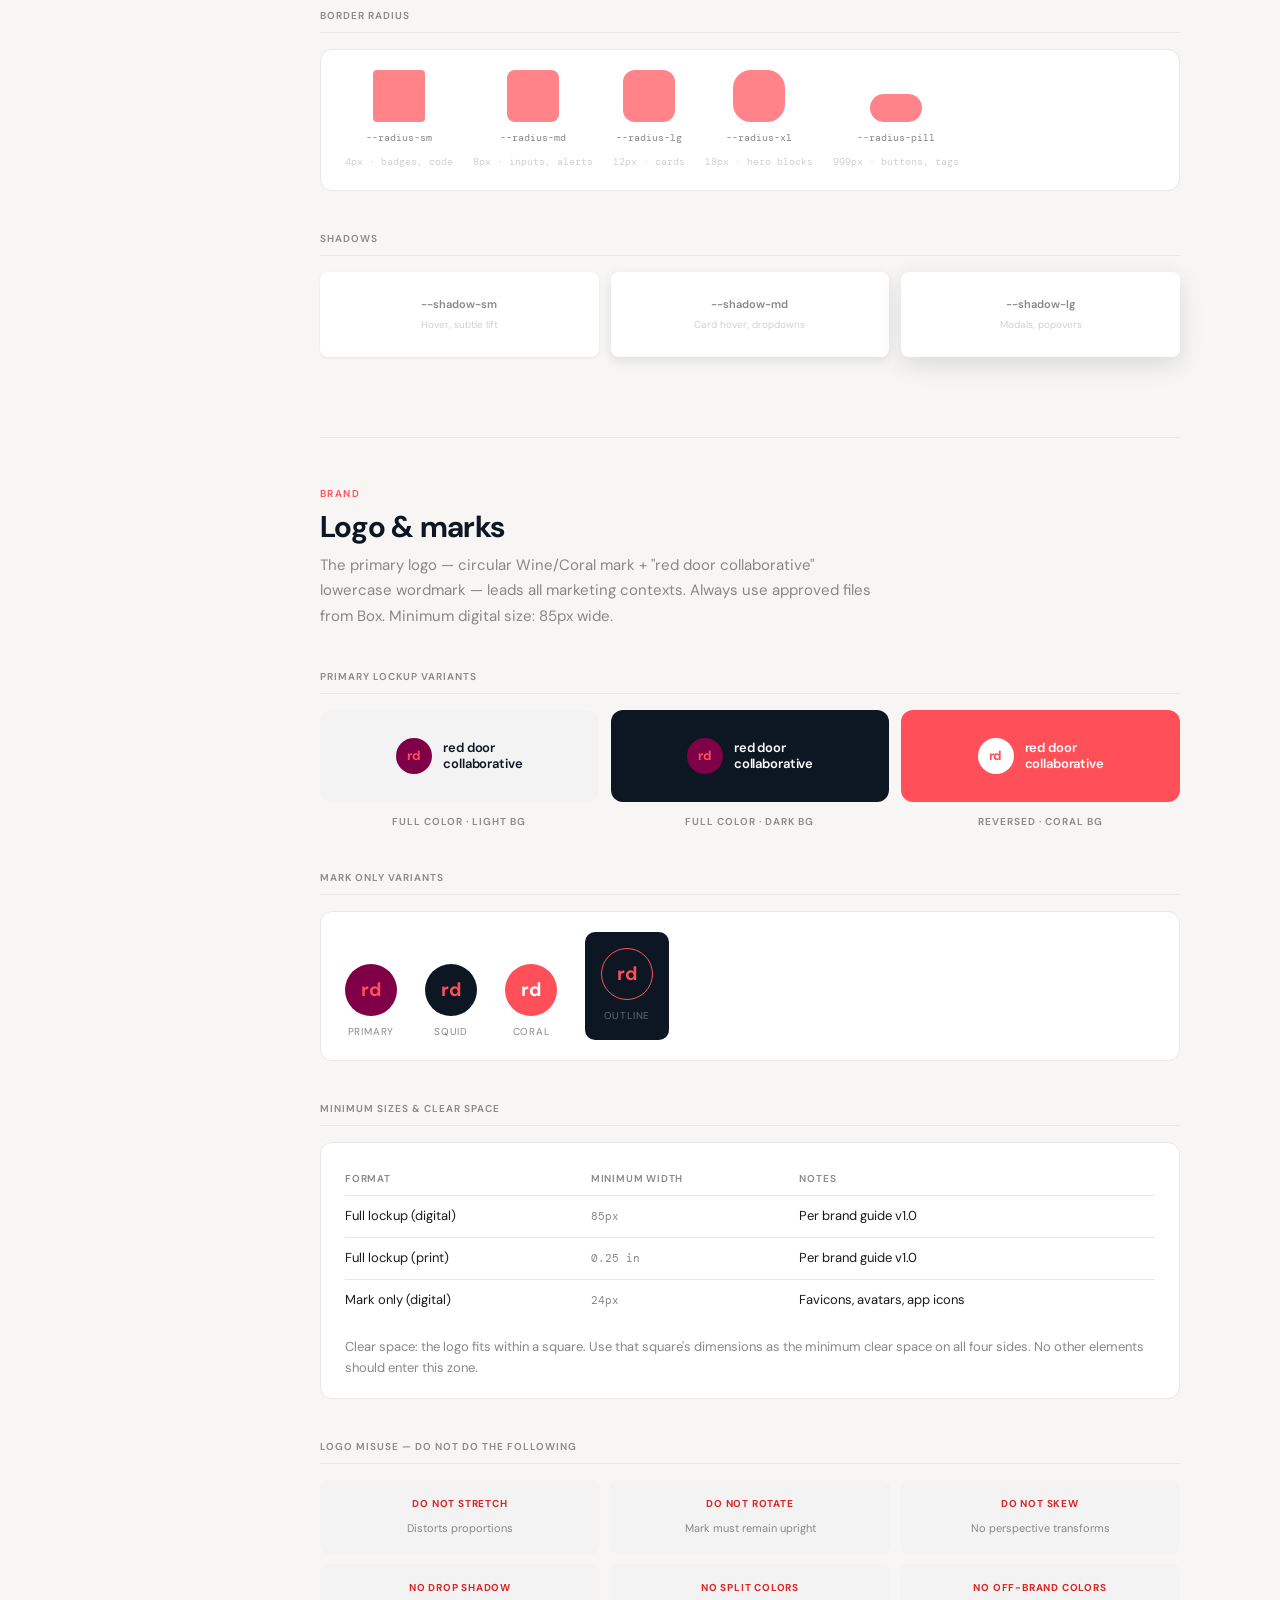
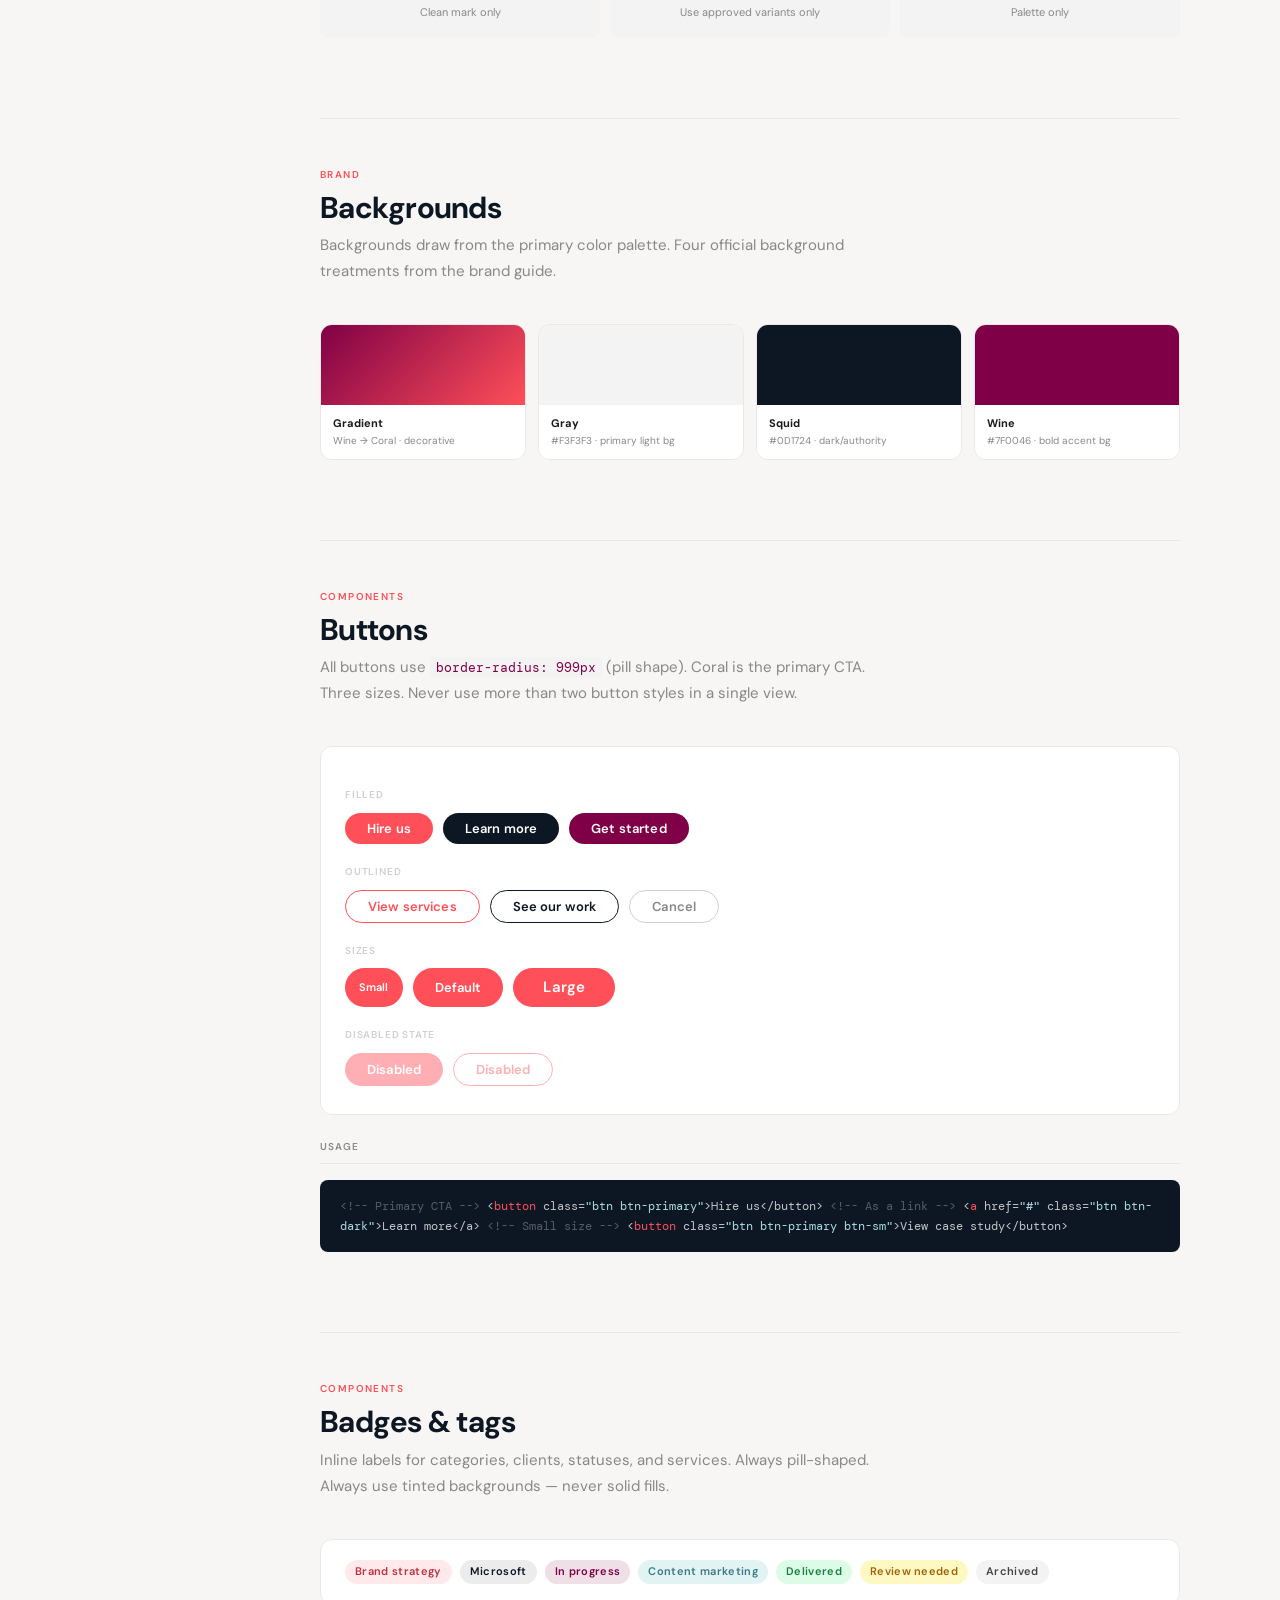
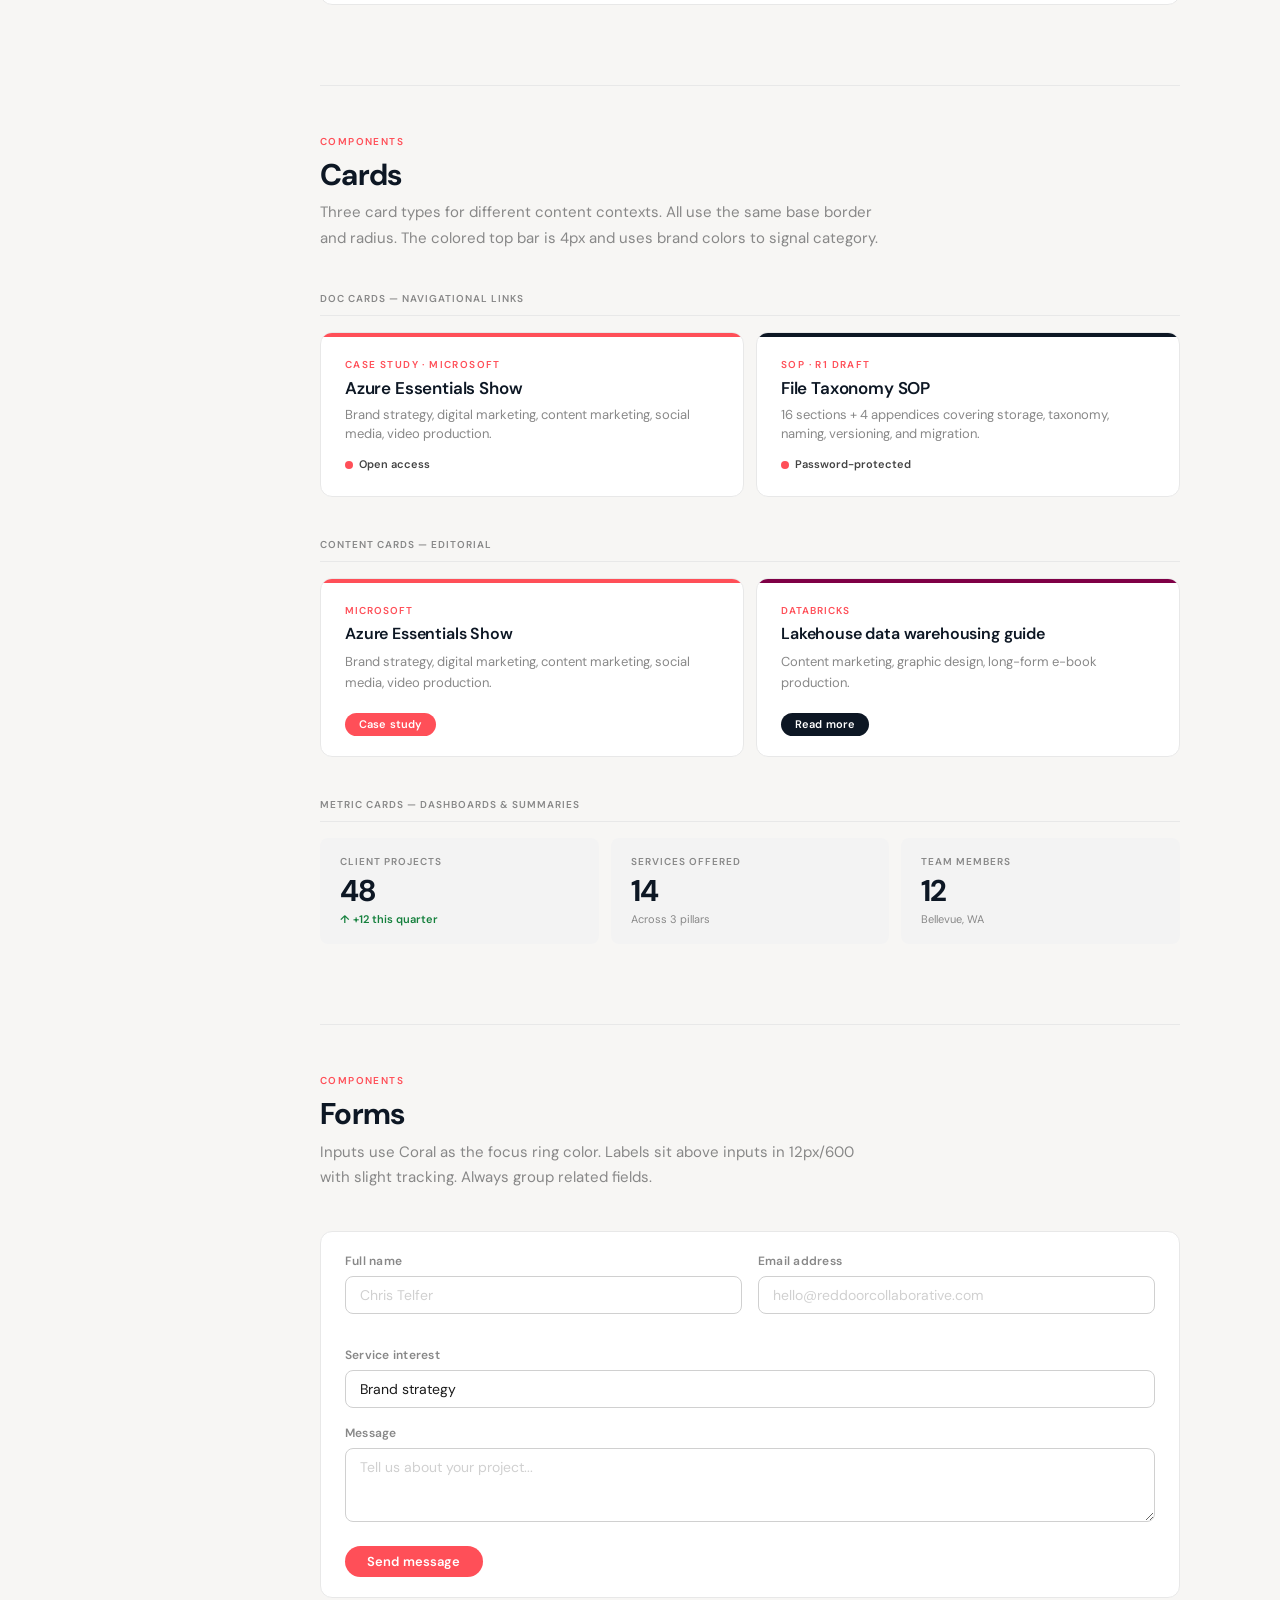
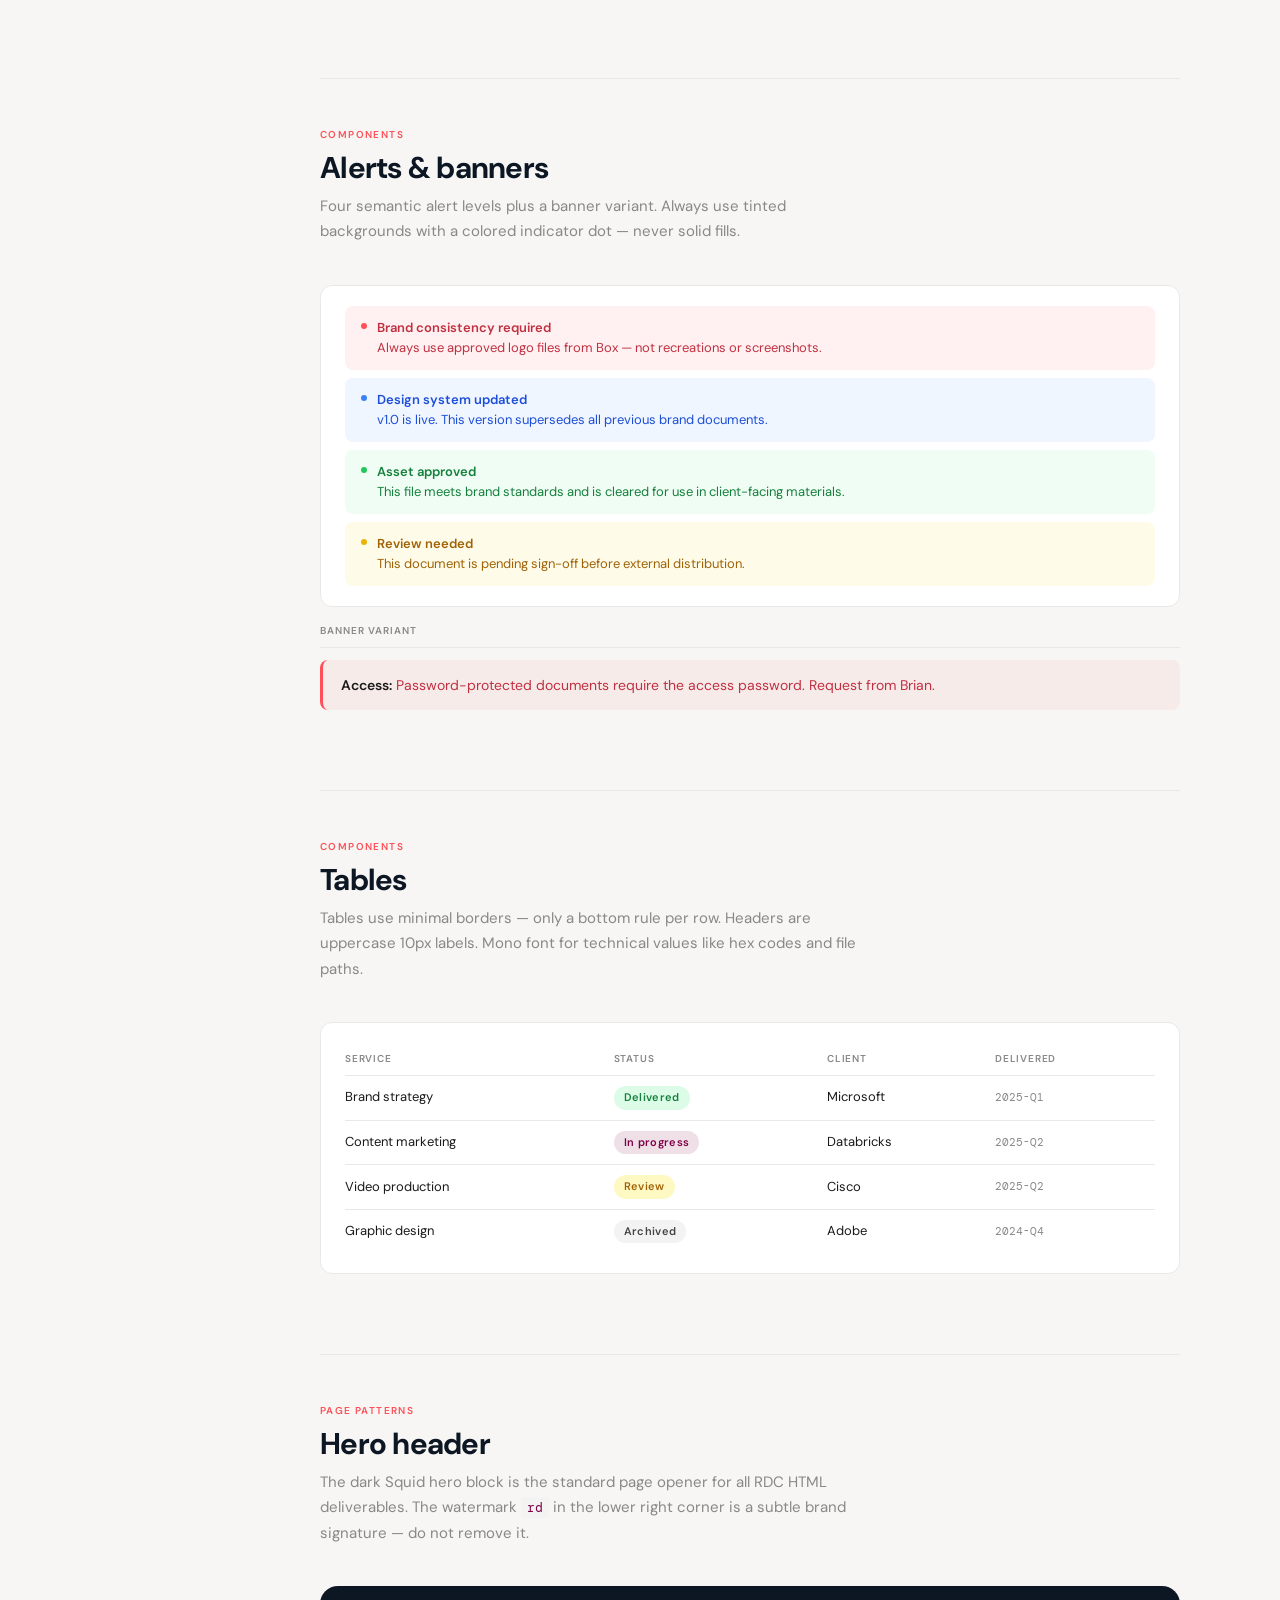
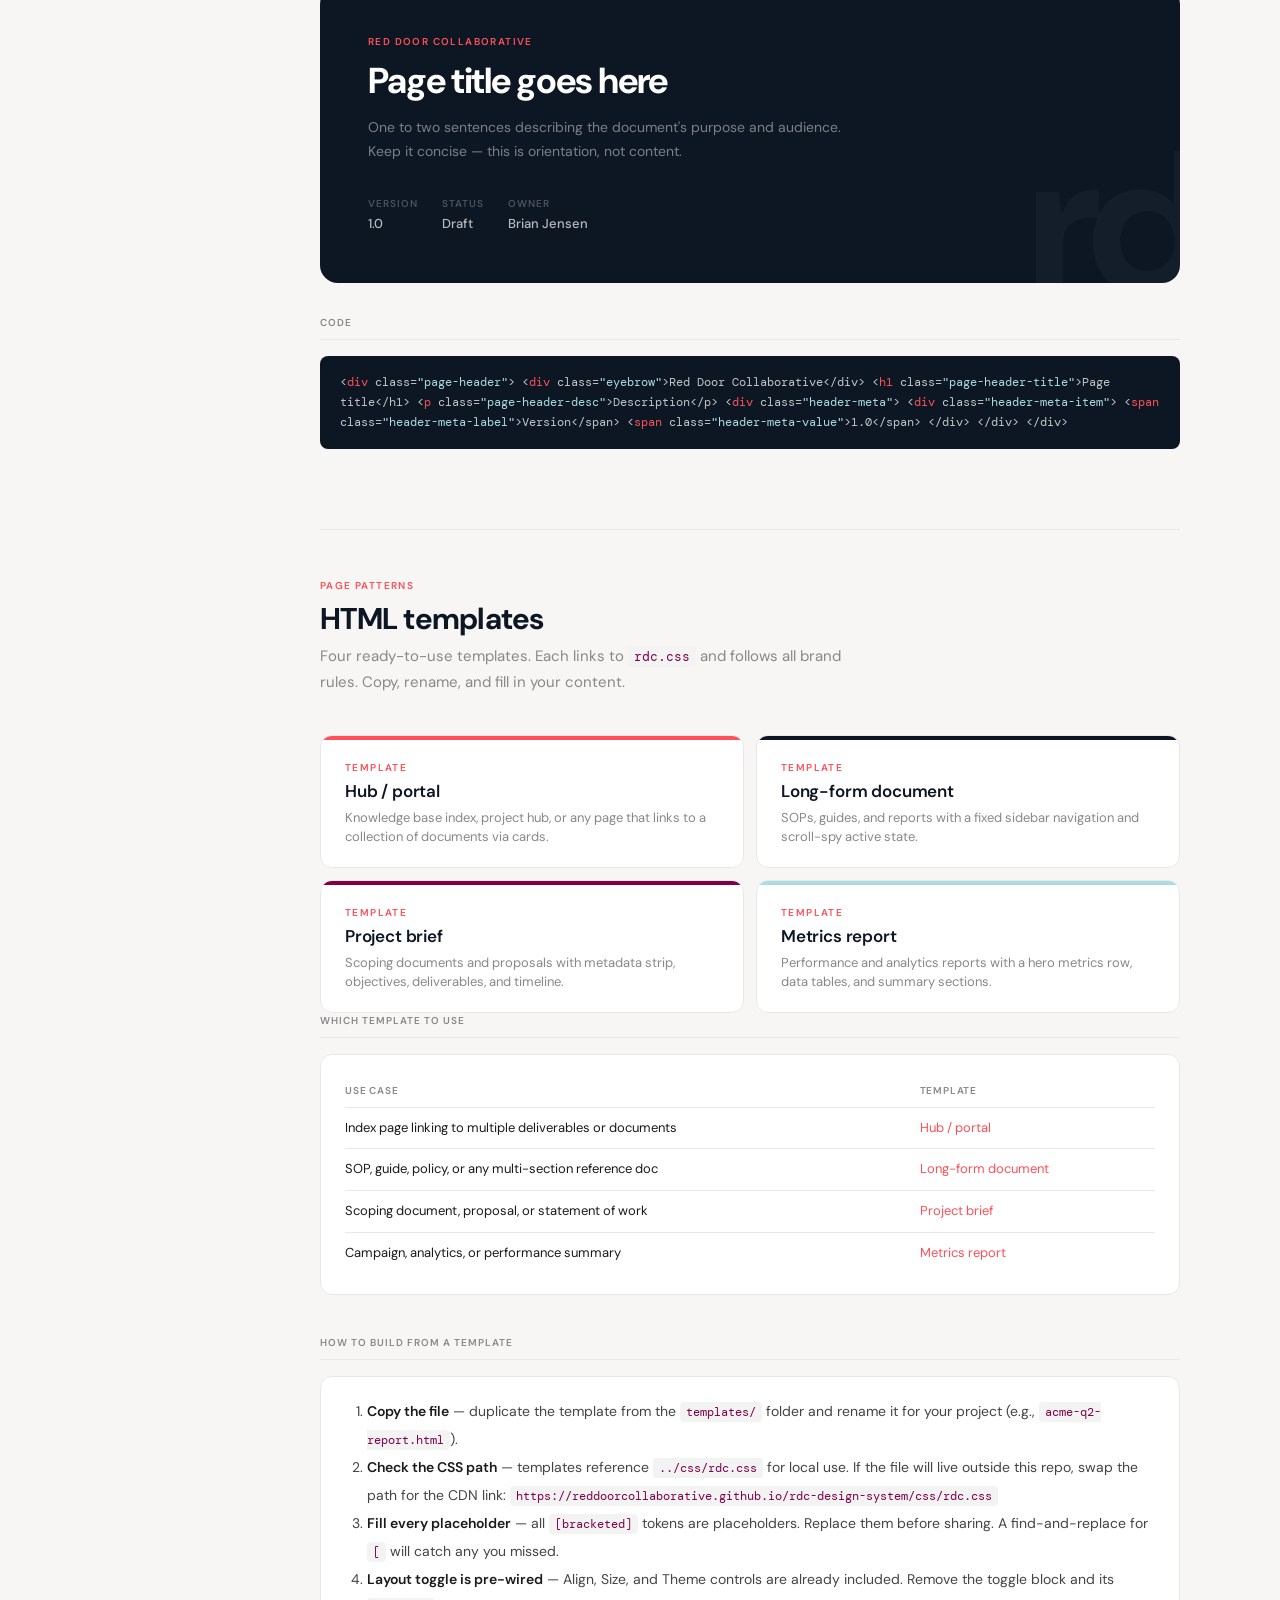
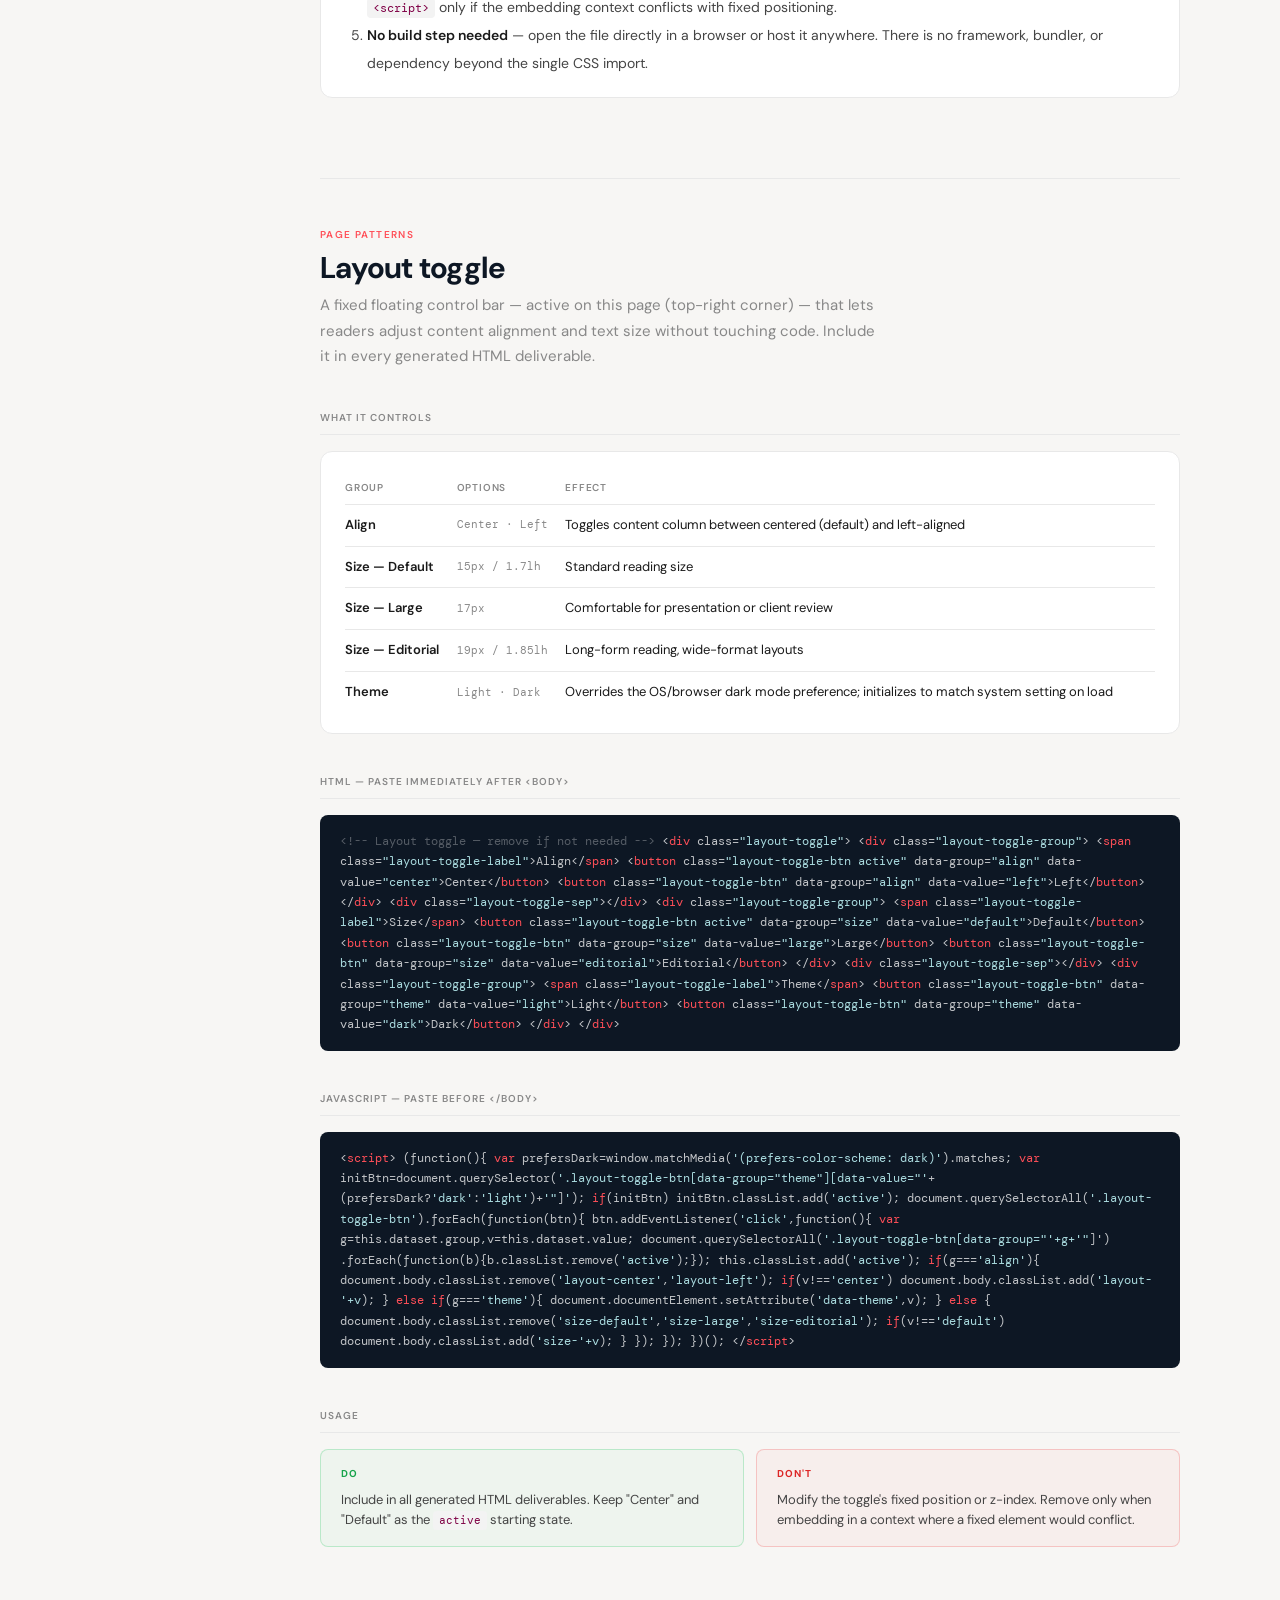
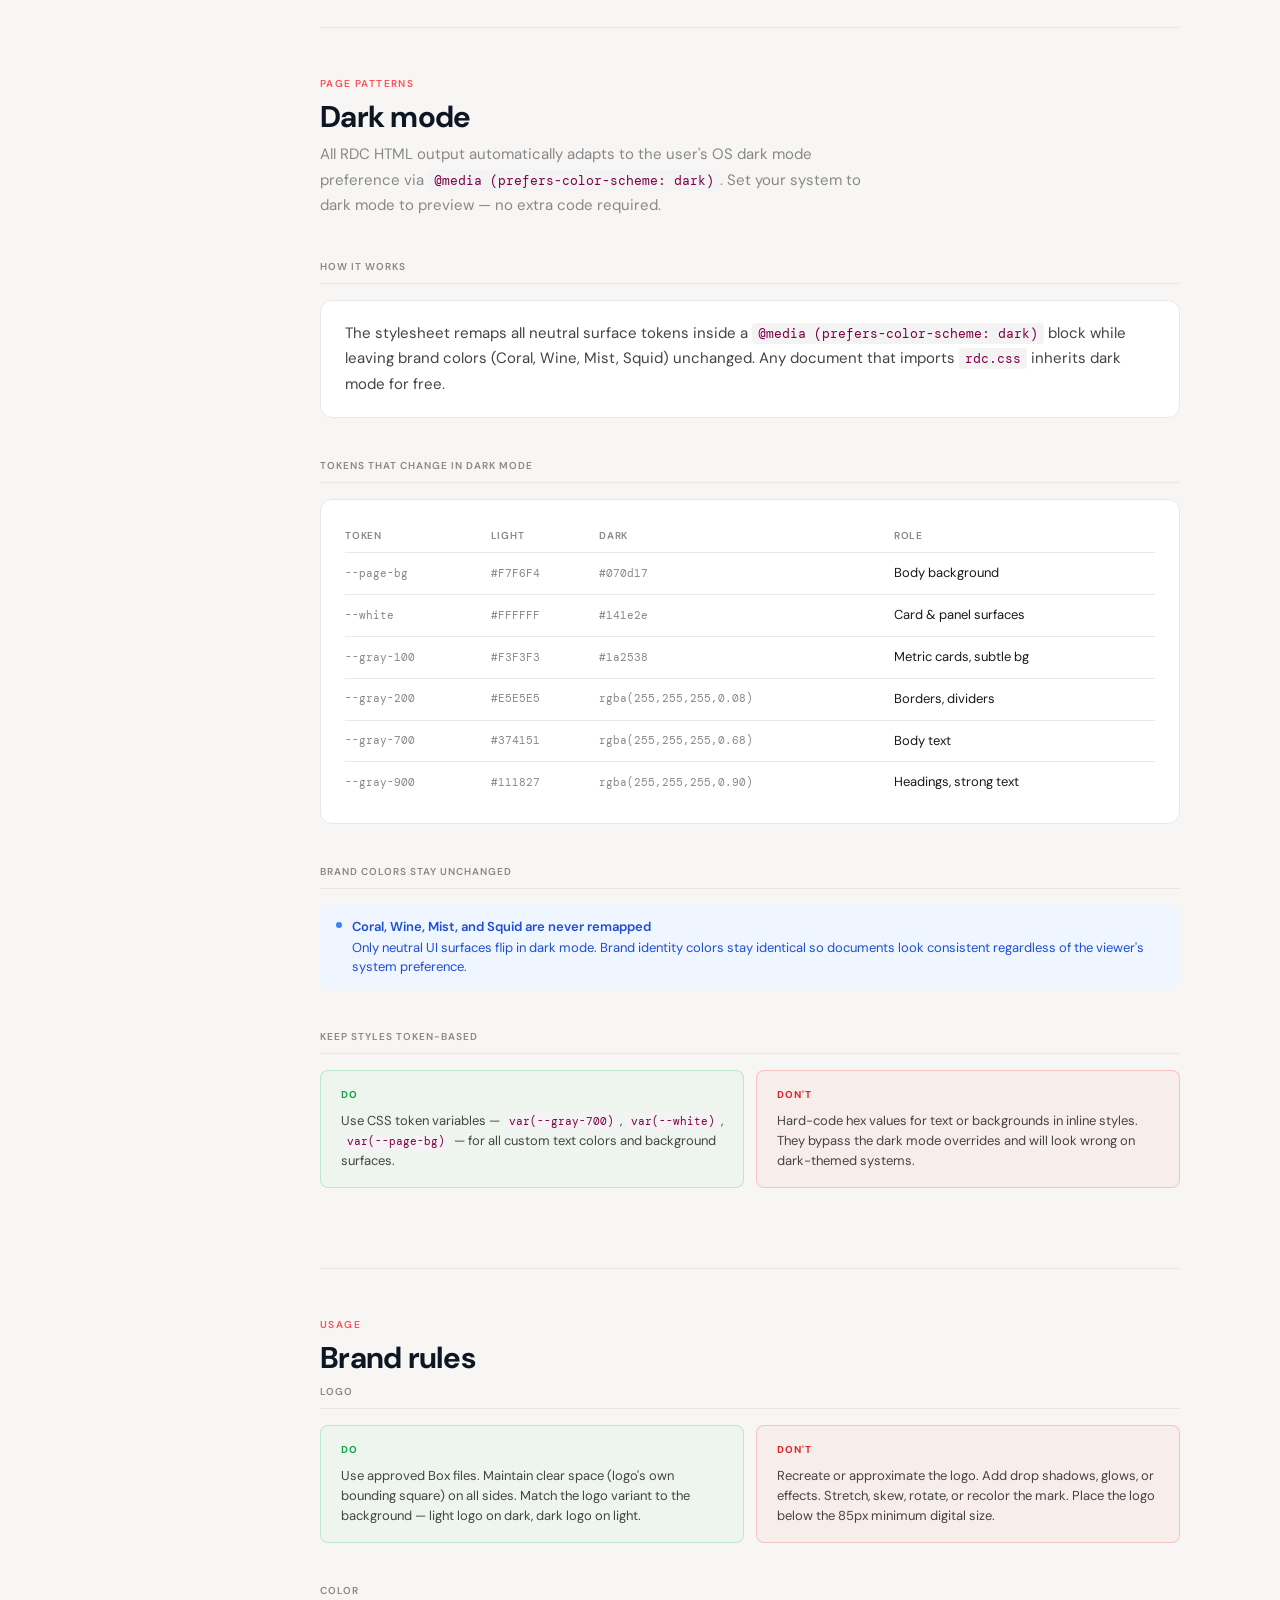
==== commit 27f86bce: "Add Accessibility (WCAG/ADA) and Naming Conventions sections; add Standards nav group" ====
--- a/index.html
+++ b/index.html
@@ -107,6 +107,10 @@
   <a class="nav-link" href="#layout-toggle">Layout toggle</a>
   <a class="nav-link" href="#dark-mode">Dark mode</a>
 
+  <div class="nav-section-label">Standards</div>
+  <a class="nav-link" href="#accessibility">Accessibility</a>
+  <a class="nav-link" href="#naming">Naming conventions</a>
+
   <div class="nav-section-label">Usage</div>
   <a class="nav-link" href="#guidelines">Brand rules</a>
   <a class="nav-link" href="#for-claude">Using with Claude</a>
@@ -929,7 +933,7 @@
       <div class="code-block">&lt;<span class="kw">script</span>&gt;
 (function(){
   <span class="kw">var</span> prefersDark=window.matchMedia(<span class="str">'(prefers-color-scheme: dark)'</span>).matches;
-  <span class="kw">var</span> initBtn=document.querySelector(<span class="str">'.layout-toggle-btn[data-group="theme"][data-value="'</span>+(prefersDark?<span class="str">'dark'</span>:<span class="str">'light'</span>)+<span class="str">'"]'</span>);
+  <span class="kw">var</span> initBtn=document.querySelector(<span class="str">'.layout-toggle-btn[data-group="theme"][data-value="'</span>+(prefersDark?<span class="str">'dark'</span>:<span class="str">'light'</span>)+<span class="str">'"</span>]<span class="str">'</span>);
   <span class="kw">if</span>(initBtn) initBtn.classList.add(<span class="str">'active'</span>);
   document.querySelectorAll(<span class="str">'.layout-toggle-btn'</span>).forEach(function(btn){
     btn.addEventListener(<span class="str">'click'</span>,function(){
@@ -1056,6 +1060,134 @@
       <div class="subsection-label">Photography &amp; illustration</div>
       <div class="card">
         <p style="font-size:14px;line-height:1.7;">RDC photography should feel candid, human, and professional — never stock-photo staged. Illustrations use the brand palette with a geometric line style. All custom illustration and photography assets are maintained in Box under <strong>Red Door File Database → Red Door Guidelines and Assets → RDC 2025 Branding</strong>.</p>
+      </div>
+    </div>
+  </section>
+  <hr class="divider">
+
+  <!-- ============================================================
+       ACCESSIBILITY
+  ============================================================ -->
+  <section class="section" id="accessibility">
+    <div class="section-eyebrow">Standards</div>
+    <h2 class="section-title">Accessibility</h2>
+    <p class="section-desc">All RDC HTML output targets WCAG 2.1 Level AA — the standard also referenced by the Americans with Disabilities Act (ADA) for web content. The requirements below cover color contrast, interactive elements, semantic structure, and written language.</p>
+
+    <div class="subsection">
+      <div class="subsection-label">Color contrast — key pairings</div>
+      <div class="card">
+        <table class="table-rdc">
+          <thead><tr><th>Pairing</th><th>Ratio</th><th>Normal text (4.5:1)</th><th>Large text (3:1)</th><th>Notes</th></tr></thead>
+          <tbody>
+            <tr><td>White on Squid</td><td class="mono">16.1:1</td><td><span class="badge badge-success">Pass</span></td><td><span class="badge badge-success">Pass</span></td><td>Primary dark surface — excellent</td></tr>
+            <tr><td>Squid on White</td><td class="mono">16.1:1</td><td><span class="badge badge-success">Pass</span></td><td><span class="badge badge-success">Pass</span></td><td>Primary body text</td></tr>
+            <tr><td>White on Wine</td><td class="mono">10.4:1</td><td><span class="badge badge-success">Pass</span></td><td><span class="badge badge-success">Pass</span></td><td>Reversed labels on Wine surfaces</td></tr>
+            <tr><td>Coral on Squid</td><td class="mono">5.1:1</td><td><span class="badge badge-success">Pass</span></td><td><span class="badge badge-success">Pass</span></td><td>Coral accents on dark backgrounds</td></tr>
+            <tr><td>Coral on White</td><td class="mono">3.2:1</td><td><span class="badge badge-coral">Fail</span></td><td><span class="badge badge-success">Pass</span></td><td>Large text and UI elements only — never body copy</td></tr>
+            <tr><td>White on Coral</td><td class="mono">3.2:1</td><td><span class="badge badge-coral">Fail</span></td><td><span class="badge badge-success">Pass</span></td><td>Button labels pass (large/bold); avoid for small text</td></tr>
+          </tbody>
+        </table>
+        <p style="font-size:12px;color:var(--gray-500);margin-top:12px;">Large text = 18pt (24px) or larger regular weight, or 14pt (approximately 19px) bold. UI components and graphical objects require 3:1.</p>
+      </div>
+    </div>
+
+    <div class="subsection">
+      <div class="subsection-label">Coral contrast constraint</div>
+      <div class="alert alert-warning">
+        <div class="alert-dot"></div>
+        <div class="alert-body">
+          <div class="alert-title">Coral on white fails AA for body text</div>
+          Coral (#FF4F58) achieves only 3.2:1 against white — sufficient for large headings, button labels, and eyebrow tags, but not for paragraph copy or small UI labels. Never use Coral as a body text color on light backgrounds.
+        </div>
+      </div>
+    </div>
+
+    <div class="subsection">
+      <div class="subsection-label">Interactive elements</div>
+      <div class="card">
+        <ul style="line-height:2.2;">
+          <li><strong>Focus indicators</strong> — all focusable elements must have a visible focus ring. RDC CSS provides a Coral focus outline on inputs and buttons. Never suppress <code>outline</code> without a custom visible replacement.</li>
+          <li><strong>Buttons</strong> — always include descriptive label text. Icon-only buttons require an <code>aria-label</code>.</li>
+          <li><strong>Links</strong> — color alone is insufficient to distinguish links from surrounding text (WCAG 1.4.1). Always pair color with underline or another non-color cue.</li>
+          <li><strong>Form labels</strong> — associate every label with its input via matching <code>for</code>/<code>id</code> attributes or <code>aria-label</code>. The <code>.form-label</code> + <code>.input-rdc</code> pattern handles this — maintain it.</li>
+          <li><strong>Images</strong> — include descriptive <code>alt</code> text on all informational images. Use <code>alt=""</code> on purely decorative images to hide them from screen readers.</li>
+        </ul>
+      </div>
+    </div>
+
+    <div class="subsection">
+      <div class="subsection-label">Semantic structure</div>
+      <div class="do-dont">
+        <div class="do-box">
+          <div class="do-label">Do</div>
+          <p>Use semantic HTML: <code>&lt;main&gt;</code>, <code>&lt;aside&gt;</code>, <code>&lt;nav&gt;</code>, <code>&lt;section&gt;</code>, <code>&lt;header&gt;</code>, <code>&lt;footer&gt;</code>. Maintain a logical heading order (H1 → H2 → H3 — never skip levels). All four templates follow this structure by default.</p>
+        </div>
+        <div class="dont-box">
+          <div class="dont-label">Don't</div>
+          <p>Use <code>&lt;div&gt;</code> for structural landmarks or tables for page layout. Don't skip heading levels for visual sizing — adjust size with CSS, not heading rank.</p>
+        </div>
+      </div>
+    </div>
+
+    <div class="subsection">
+      <div class="subsection-label">Written language</div>
+      <div class="card">
+        <ul style="line-height:2.2;">
+          <li><strong>Reading level</strong> — target 6th–8th grade for client-facing documents. Short sentences, active voice, plain words. Avoid jargon unless the audience expects it.</li>
+          <li><strong>Language attribute</strong> — always include <code>lang="en"</code> on the <code>&lt;html&gt;</code> element so screen readers use the correct pronunciation rules. All templates set this by default.</li>
+          <li><strong>Page titles</strong> — every page must have a unique, descriptive <code>&lt;title&gt;</code> that identifies both the document and the organization. Format: <code>[Document Name] — Red Door Collaborative</code>.</li>
+          <li><strong>Error messages</strong> — when forms are used, errors must identify the specific field and describe how to correct it — not just flag that an error occurred.</li>
+        </ul>
+      </div>
+    </div>
+  </section>
+  <hr class="divider">
+
+  <!-- ============================================================
+       NAMING CONVENTIONS
+  ============================================================ -->
+  <section class="section" id="naming">
+    <div class="section-eyebrow">Standards</div>
+    <h2 class="section-title">Naming conventions</h2>
+    <p class="section-desc">RDC uses kebab-case for CSS, HTML, and the file system, and camelCase for JavaScript. Consistency within each context is required — mixing conventions in the same layer signals careless authorship and breaks tooling assumptions.</p>
+
+    <div class="subsection">
+      <div class="subsection-label">Convention by context</div>
+      <div class="card">
+        <table class="table-rdc">
+          <thead><tr><th>Context</th><th>Convention</th><th>Examples</th></tr></thead>
+          <tbody>
+            <tr><td>CSS class names</td><td class="mono">kebab-case</td><td class="mono">.doc-card, .page-header, .layout-toggle-btn</td></tr>
+            <tr><td>CSS custom properties</td><td class="mono">kebab-case</td><td class="mono">--coral, --page-bg, --space-4</td></tr>
+            <tr><td>HTML element IDs</td><td class="mono">kebab-case</td><td class="mono">id="layout-toggle", id="dark-mode"</td></tr>
+            <tr><td>File names</td><td class="mono">kebab-case</td><td class="mono">rdc.css, hub.html, acme-q2-report.html</td></tr>
+            <tr><td>Folder names</td><td class="mono">kebab-case</td><td class="mono">css/, templates/, client-assets/</td></tr>
+            <tr><td>JavaScript variables</td><td class="mono">camelCase</td><td class="mono">prefersDark, initBtn, pageHeader</td></tr>
+            <tr><td>JavaScript functions</td><td class="mono">camelCase</td><td class="mono">copyPrompt(), setActive(), initToggle()</td></tr>
+            <tr><td>Git branch names</td><td class="mono">kebab-case</td><td class="mono">feature/dark-mode, fix/align-toggle</td></tr>
+          </tbody>
+        </table>
+      </div>
+    </div>
+
+    <div class="subsection">
+      <div class="subsection-label">Examples</div>
+      <div class="do-dont">
+        <div class="do-box">
+          <div class="do-label">Do</div>
+          <p style="font-family:var(--font-mono);font-size:12px;line-height:2.0;">.doc-card { ... }<br>--page-bg: #F7F6F4;<br>id="dark-mode"<br>var prefersDark = true;<br>acme-q2-report.html</p>
+        </div>
+        <div class="dont-box">
+          <div class="dont-label">Don't</div>
+          <p style="font-family:var(--font-mono);font-size:12px;line-height:2.0;">.docCard { ... }<br>--pageBg: #F7F6F4;<br>id="darkMode"<br>var prefer_dark = true;<br>AcmeQ2Report.html</p>
+        </div>
+      </div>
+    </div>
+
+    <div class="subsection">
+      <div class="subsection-label">Deliverable file naming</div>
+      <div class="card">
+        <p style="font-size:14px;line-height:1.7;">Name client HTML deliverables with the pattern <code>client-name-document-type.html</code> or include a version suffix when iterating: <code>acme-brand-brief-v2.html</code>, <code>databricks-q2-report.html</code>. Never use spaces, underscores, or mixed case in file names shared externally — they break in URLs and look inconsistent in file listings.</p>
       </div>
     </div>
   </section>
@@ -1263,4 +1395,4 @@
 </script>
 
 </body>
-</html>+</html>
